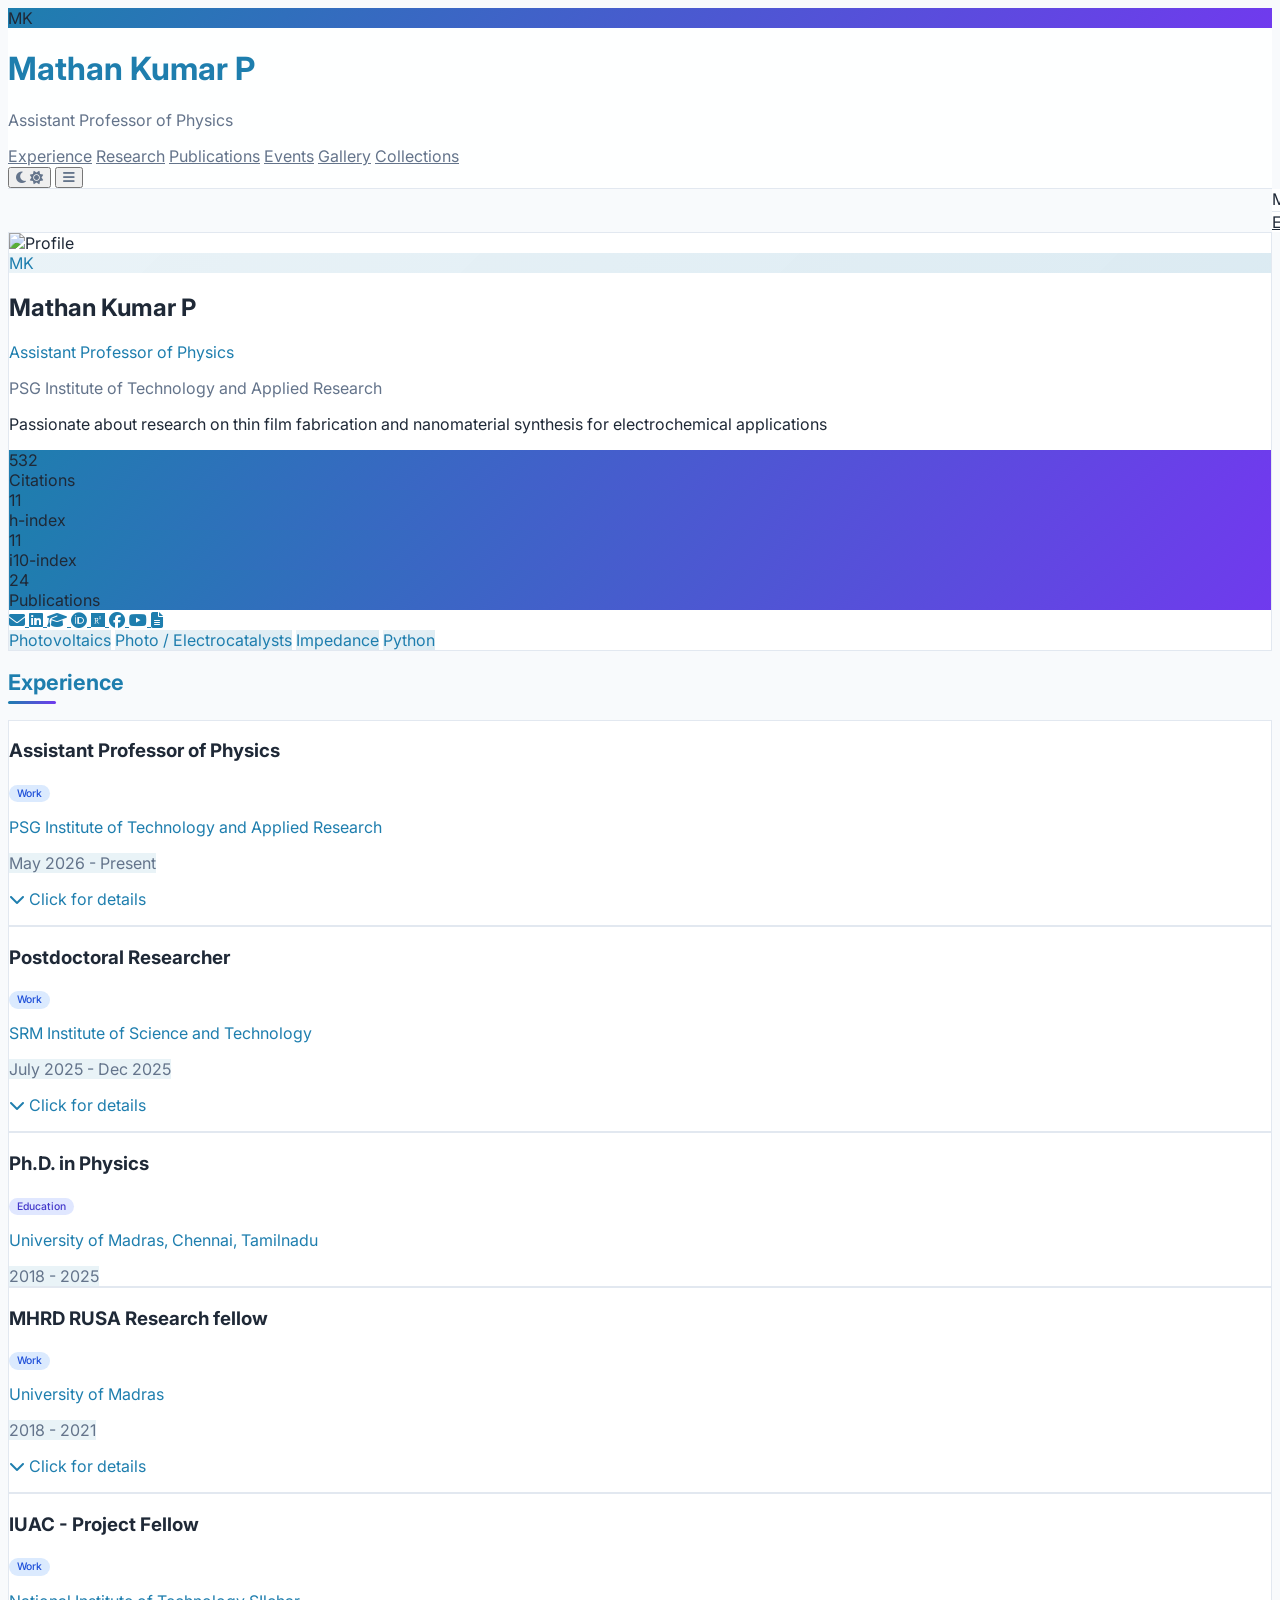
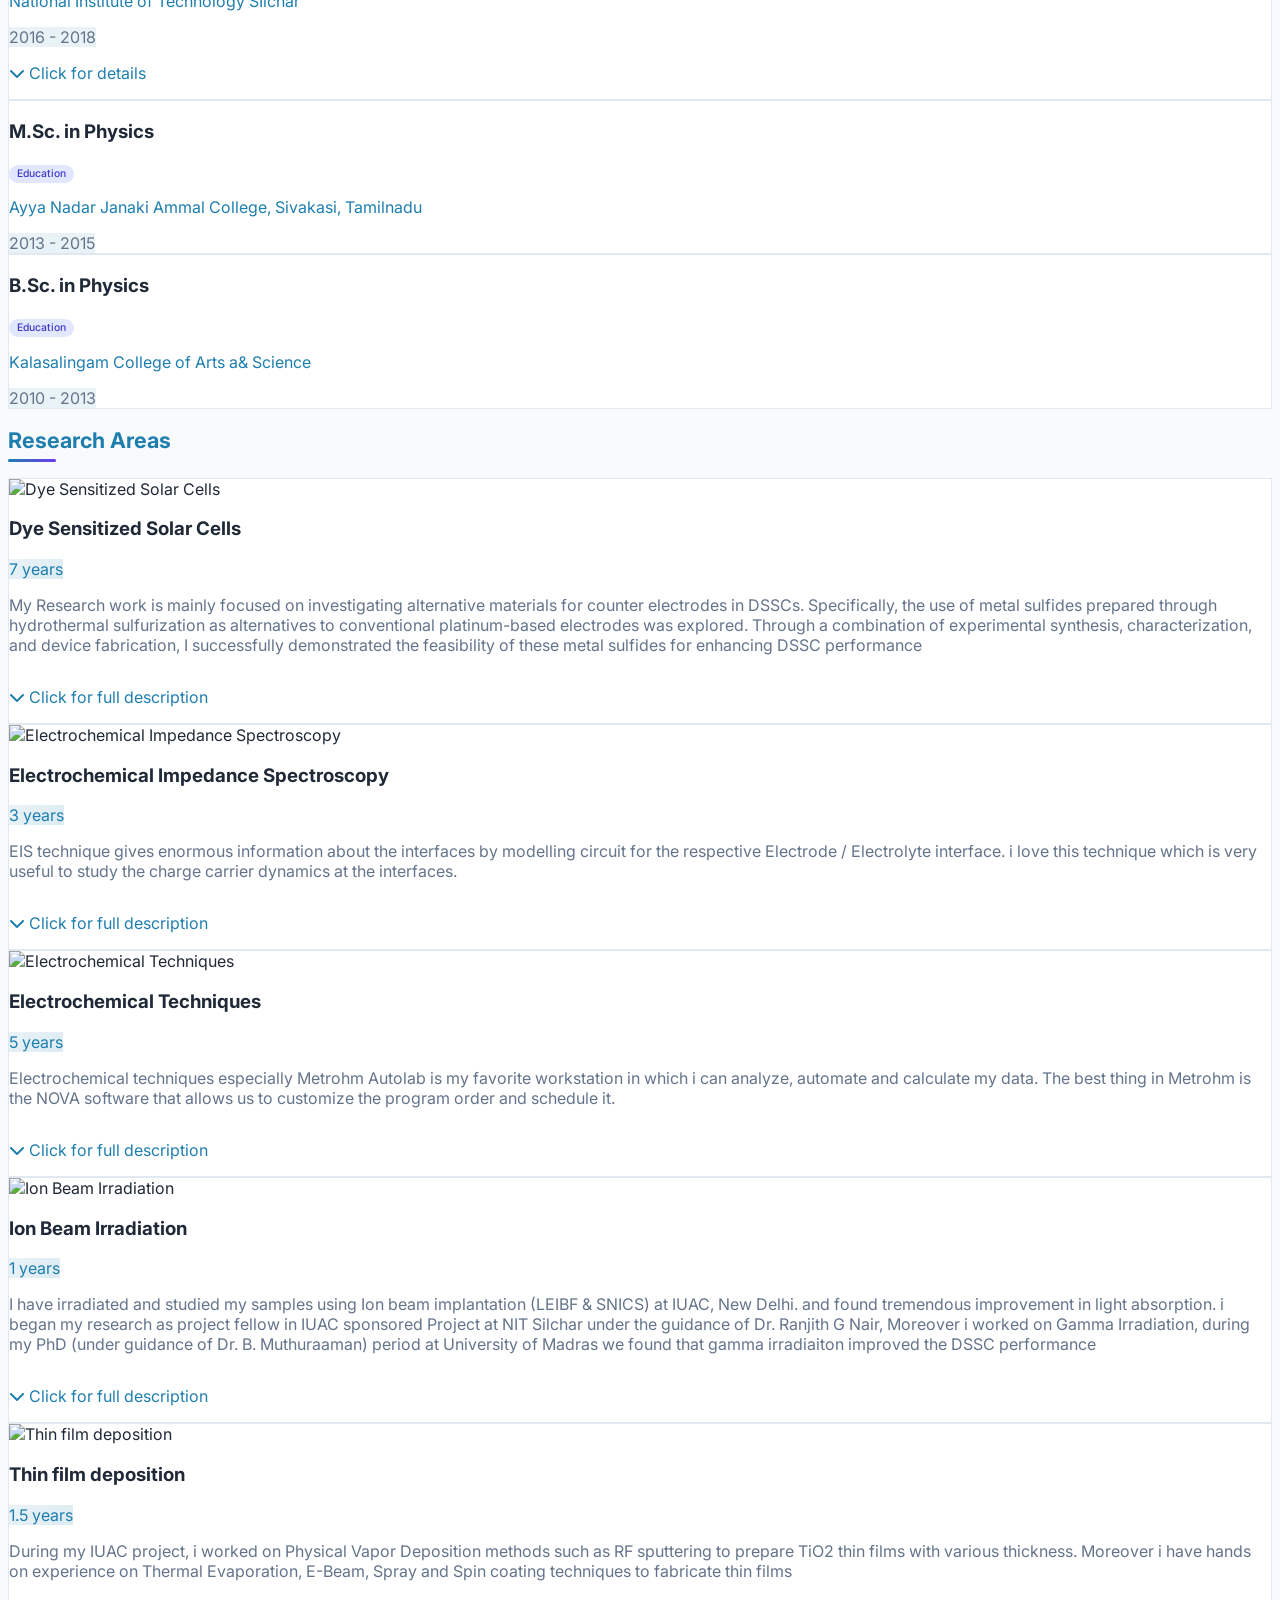
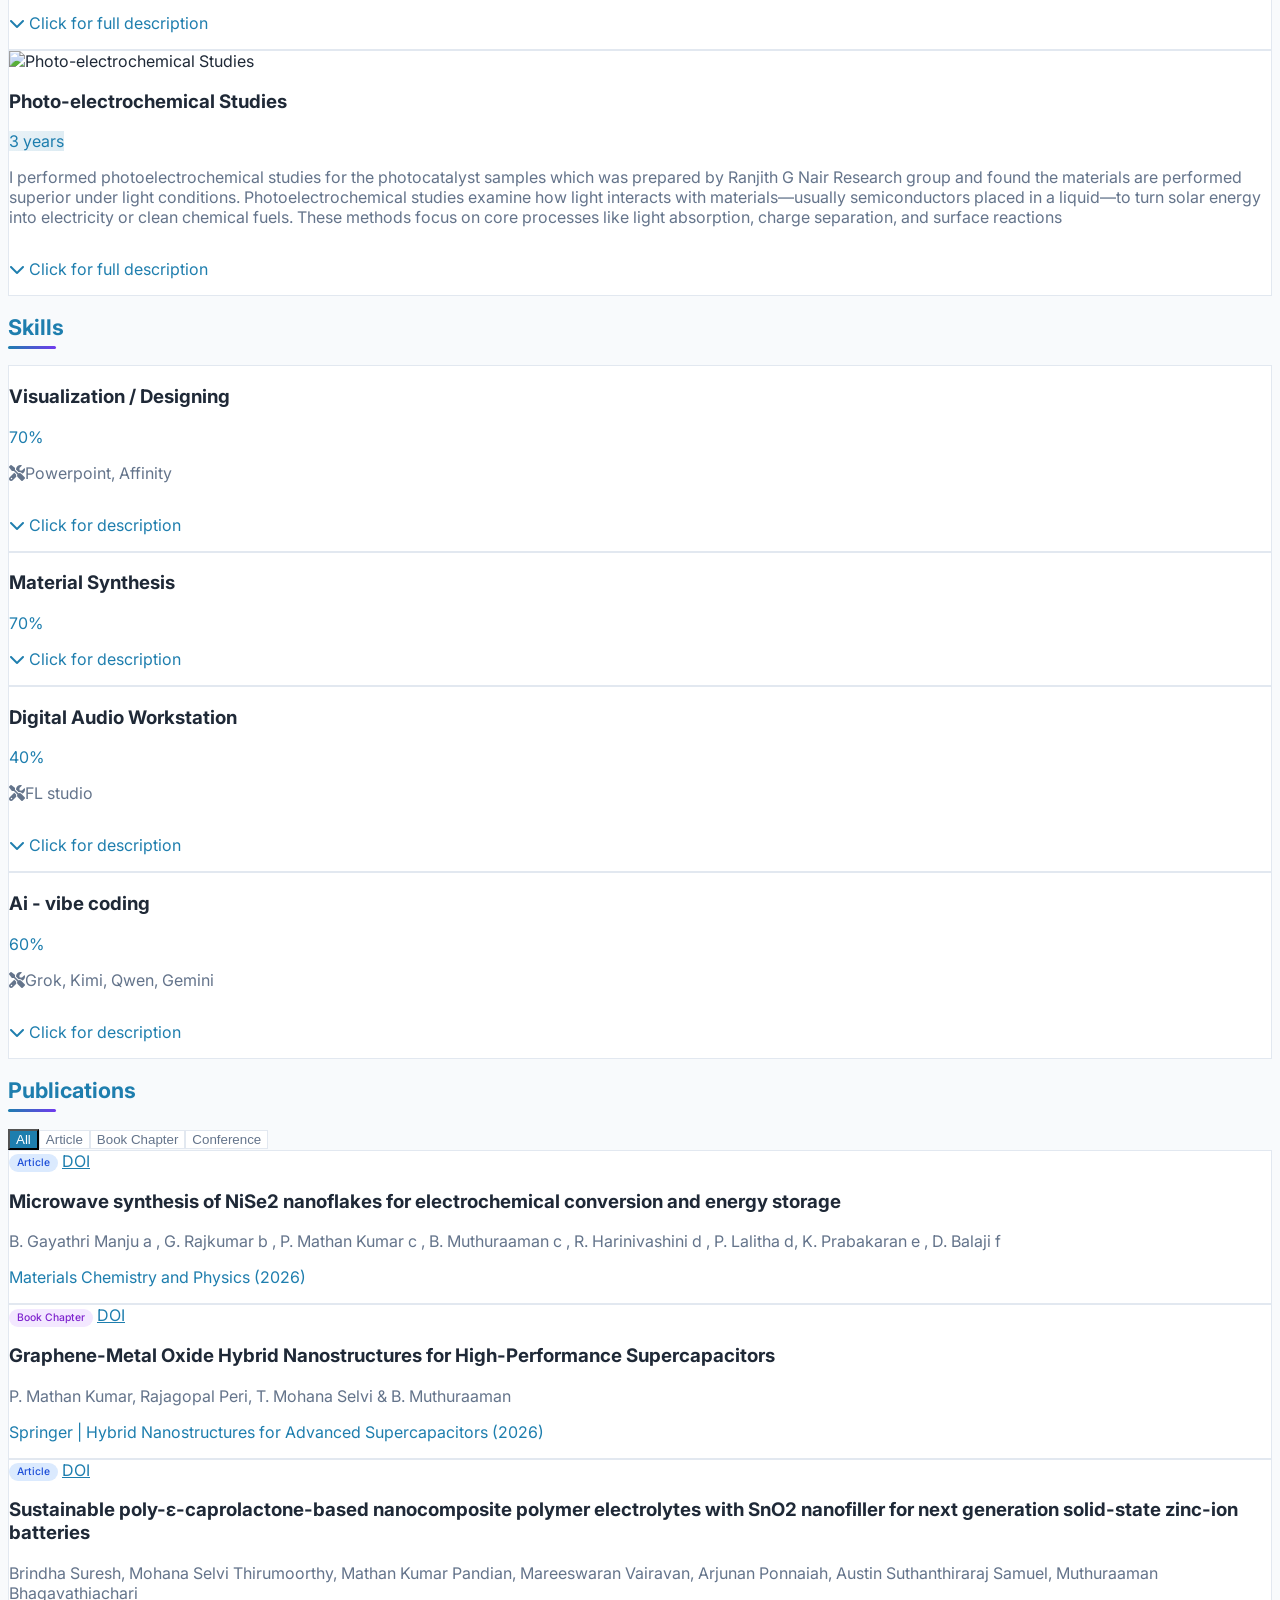
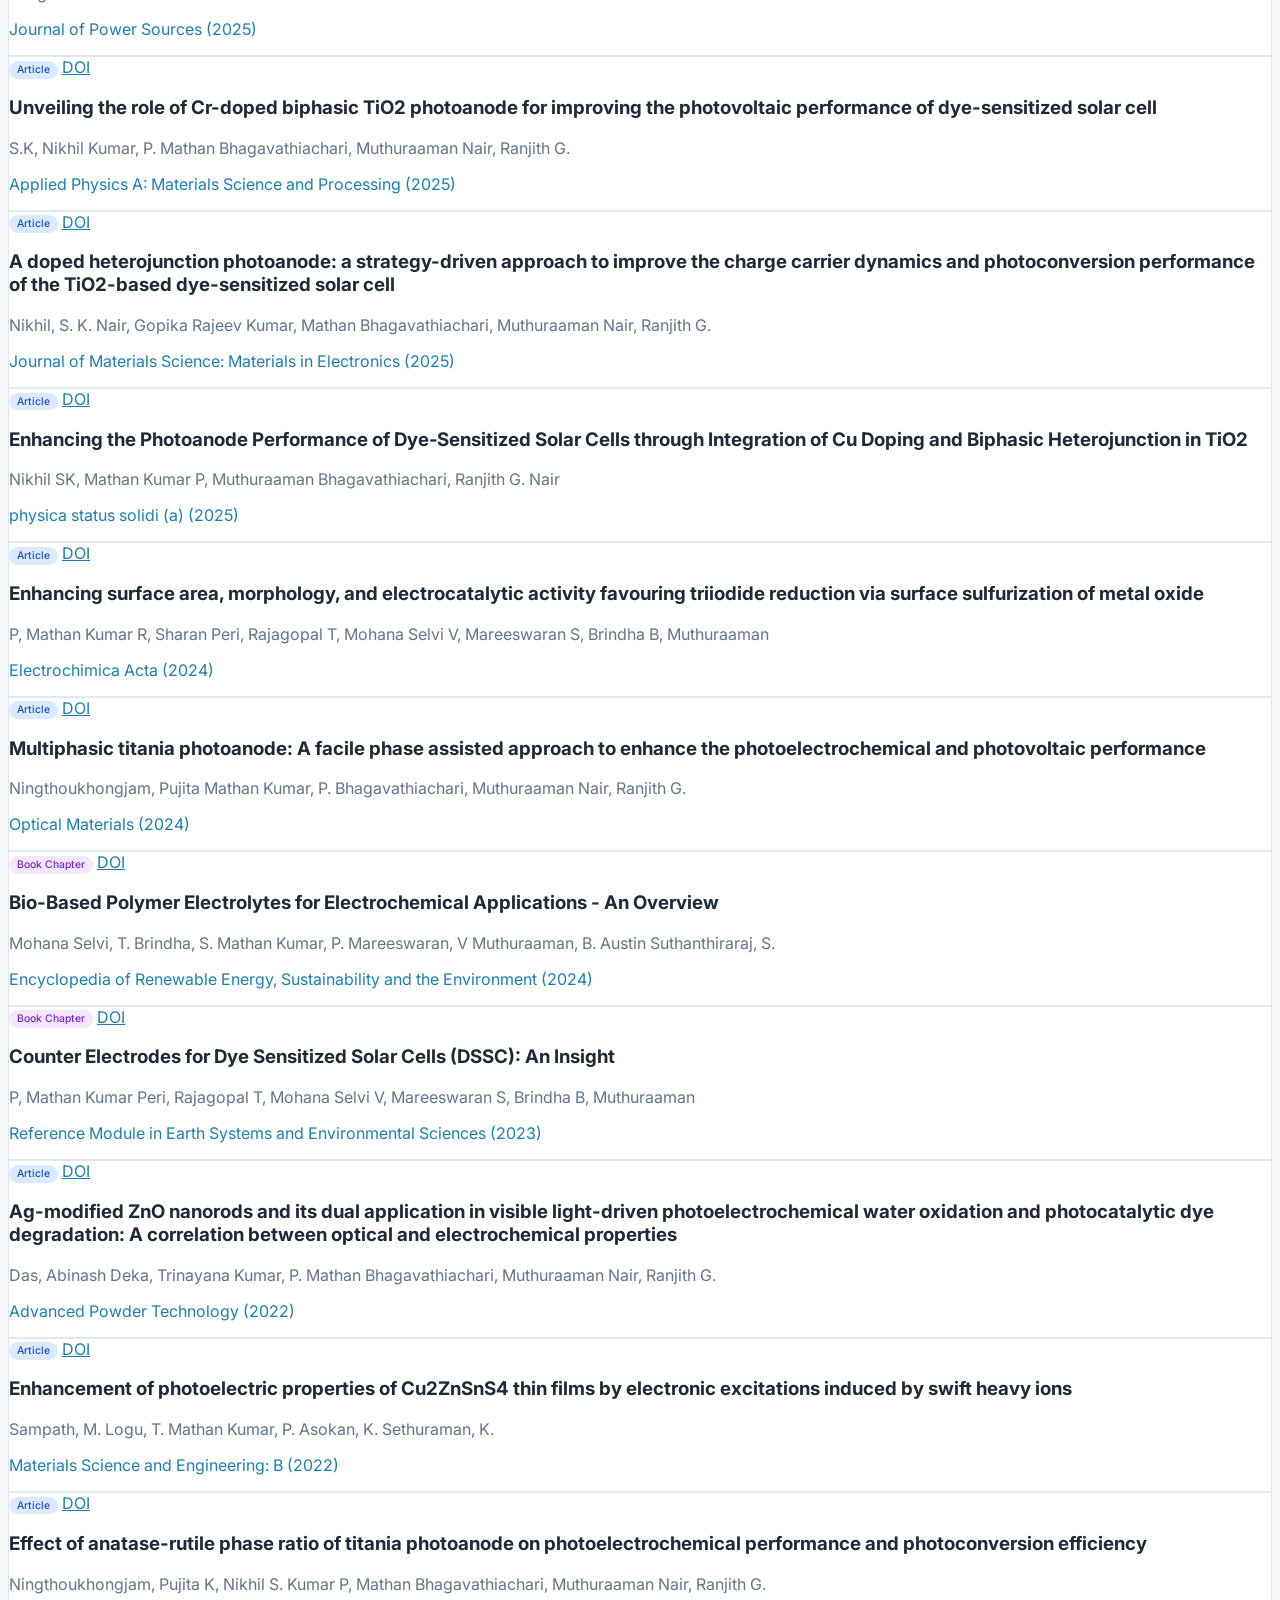
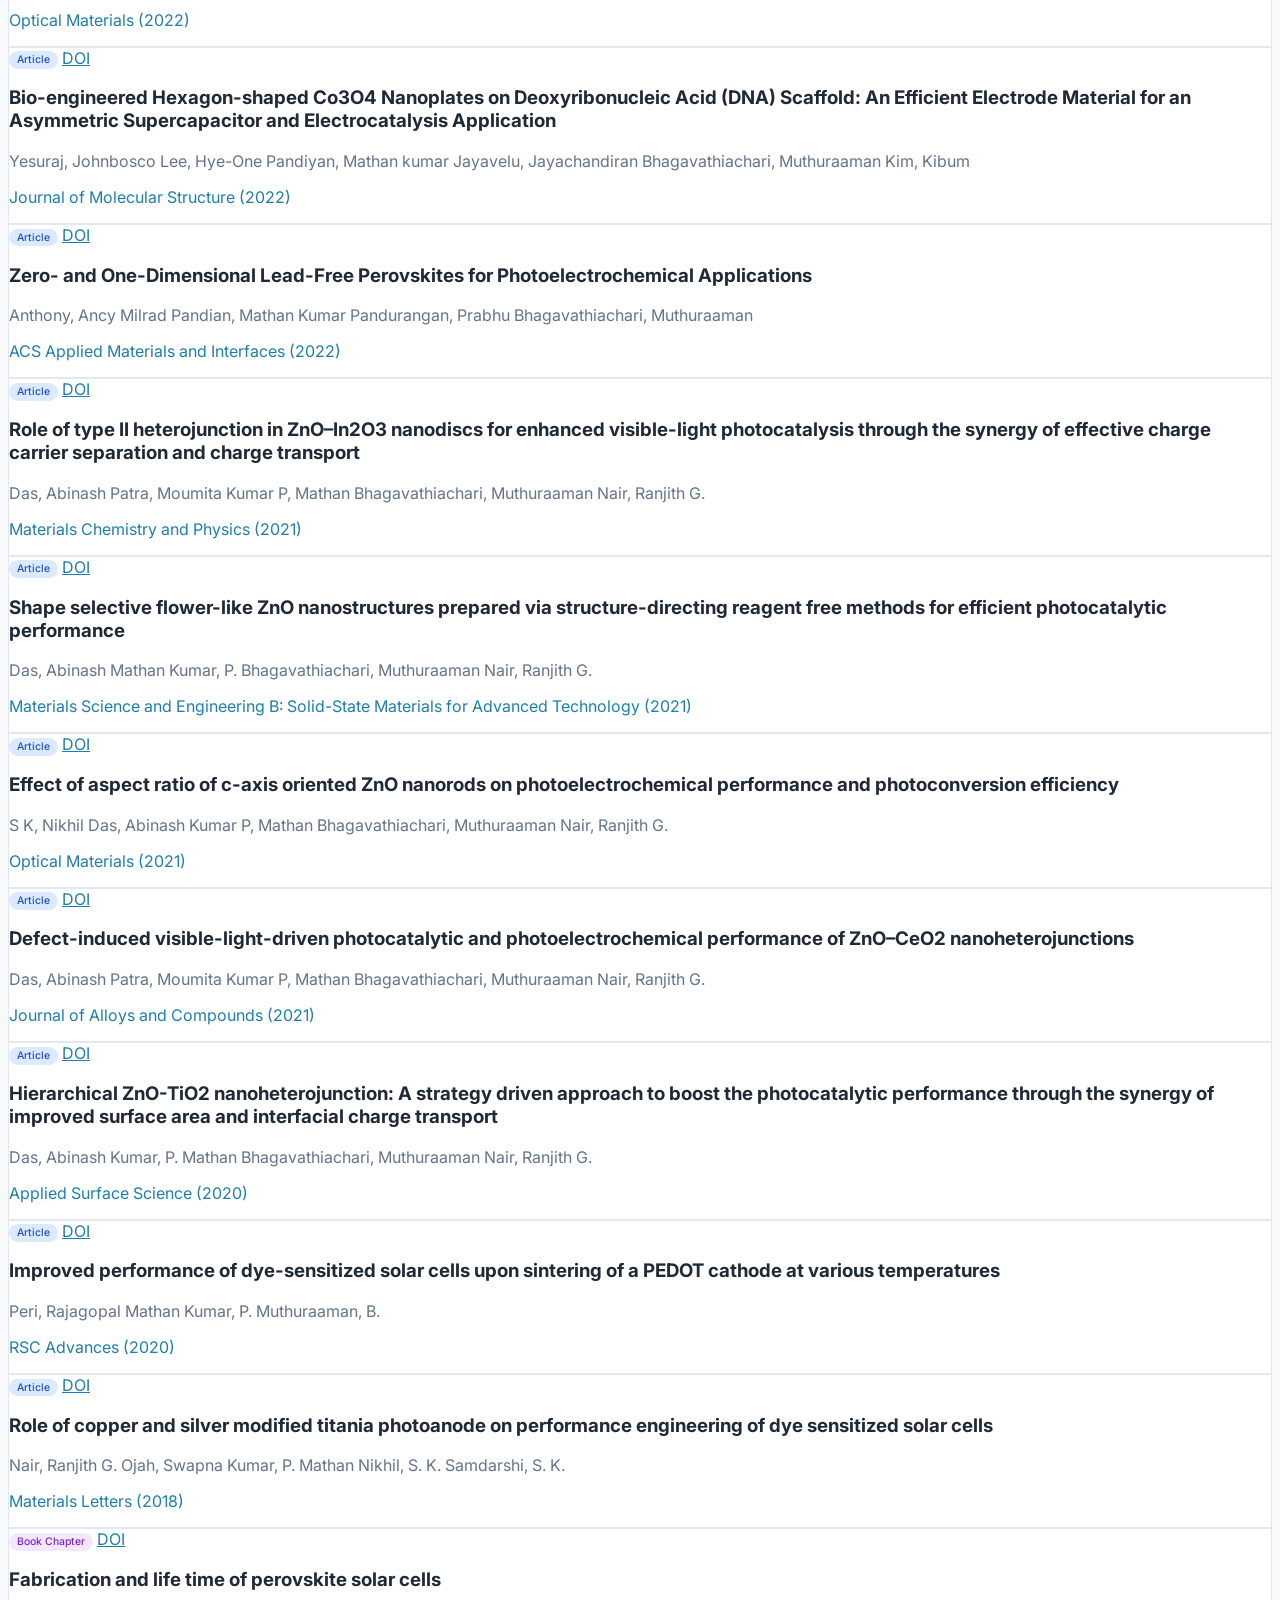
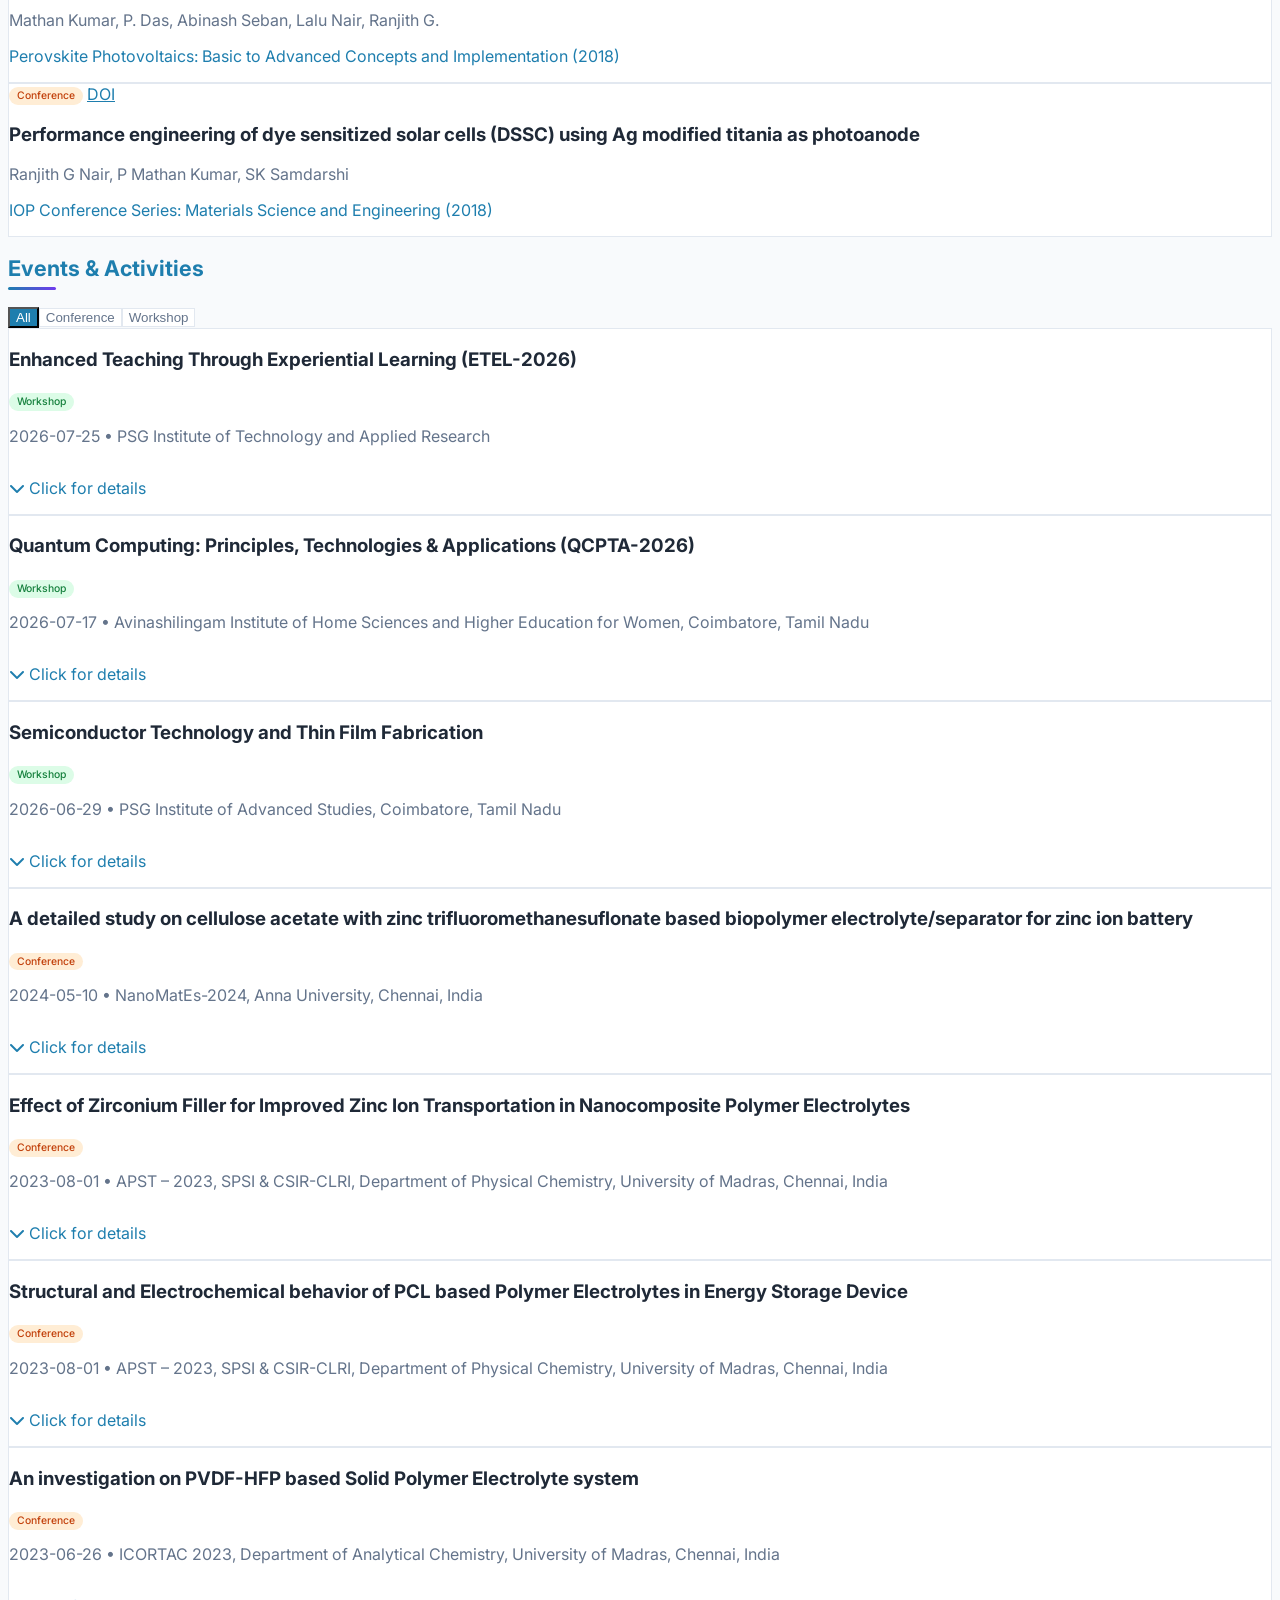
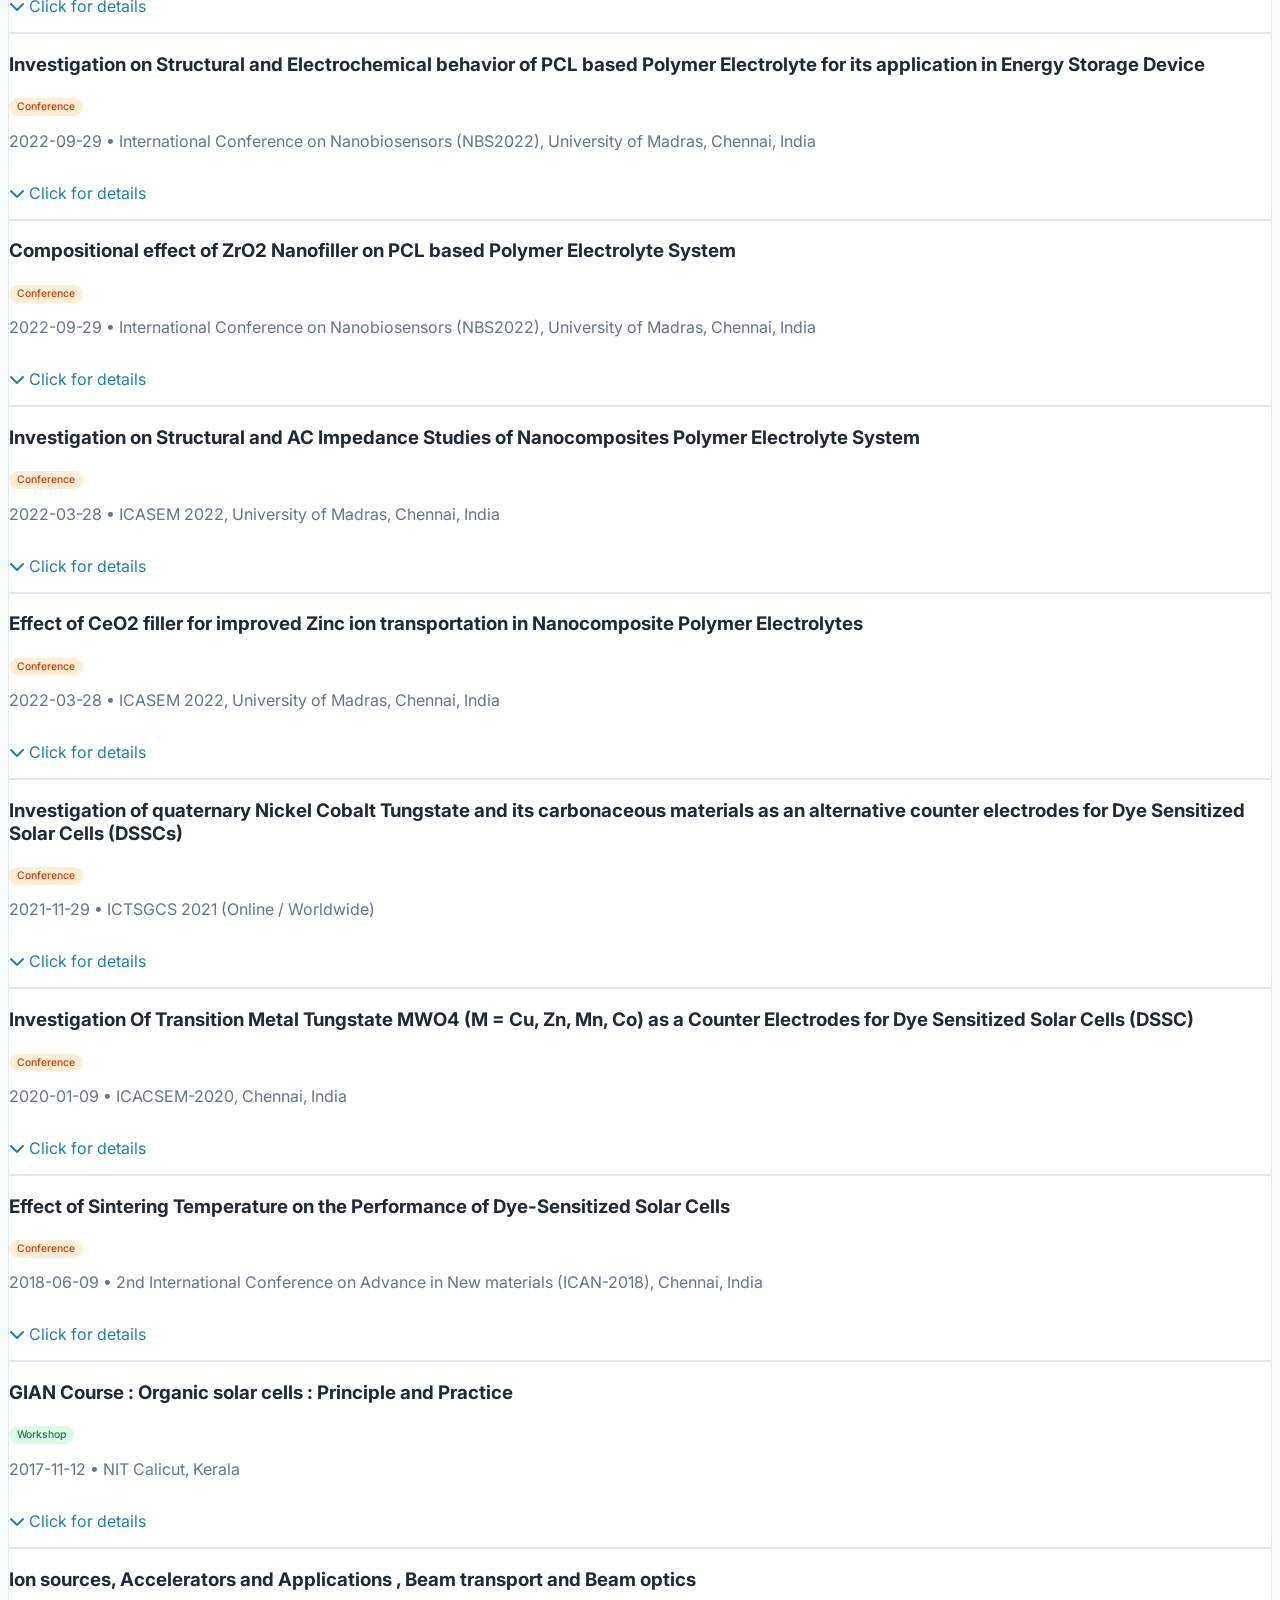
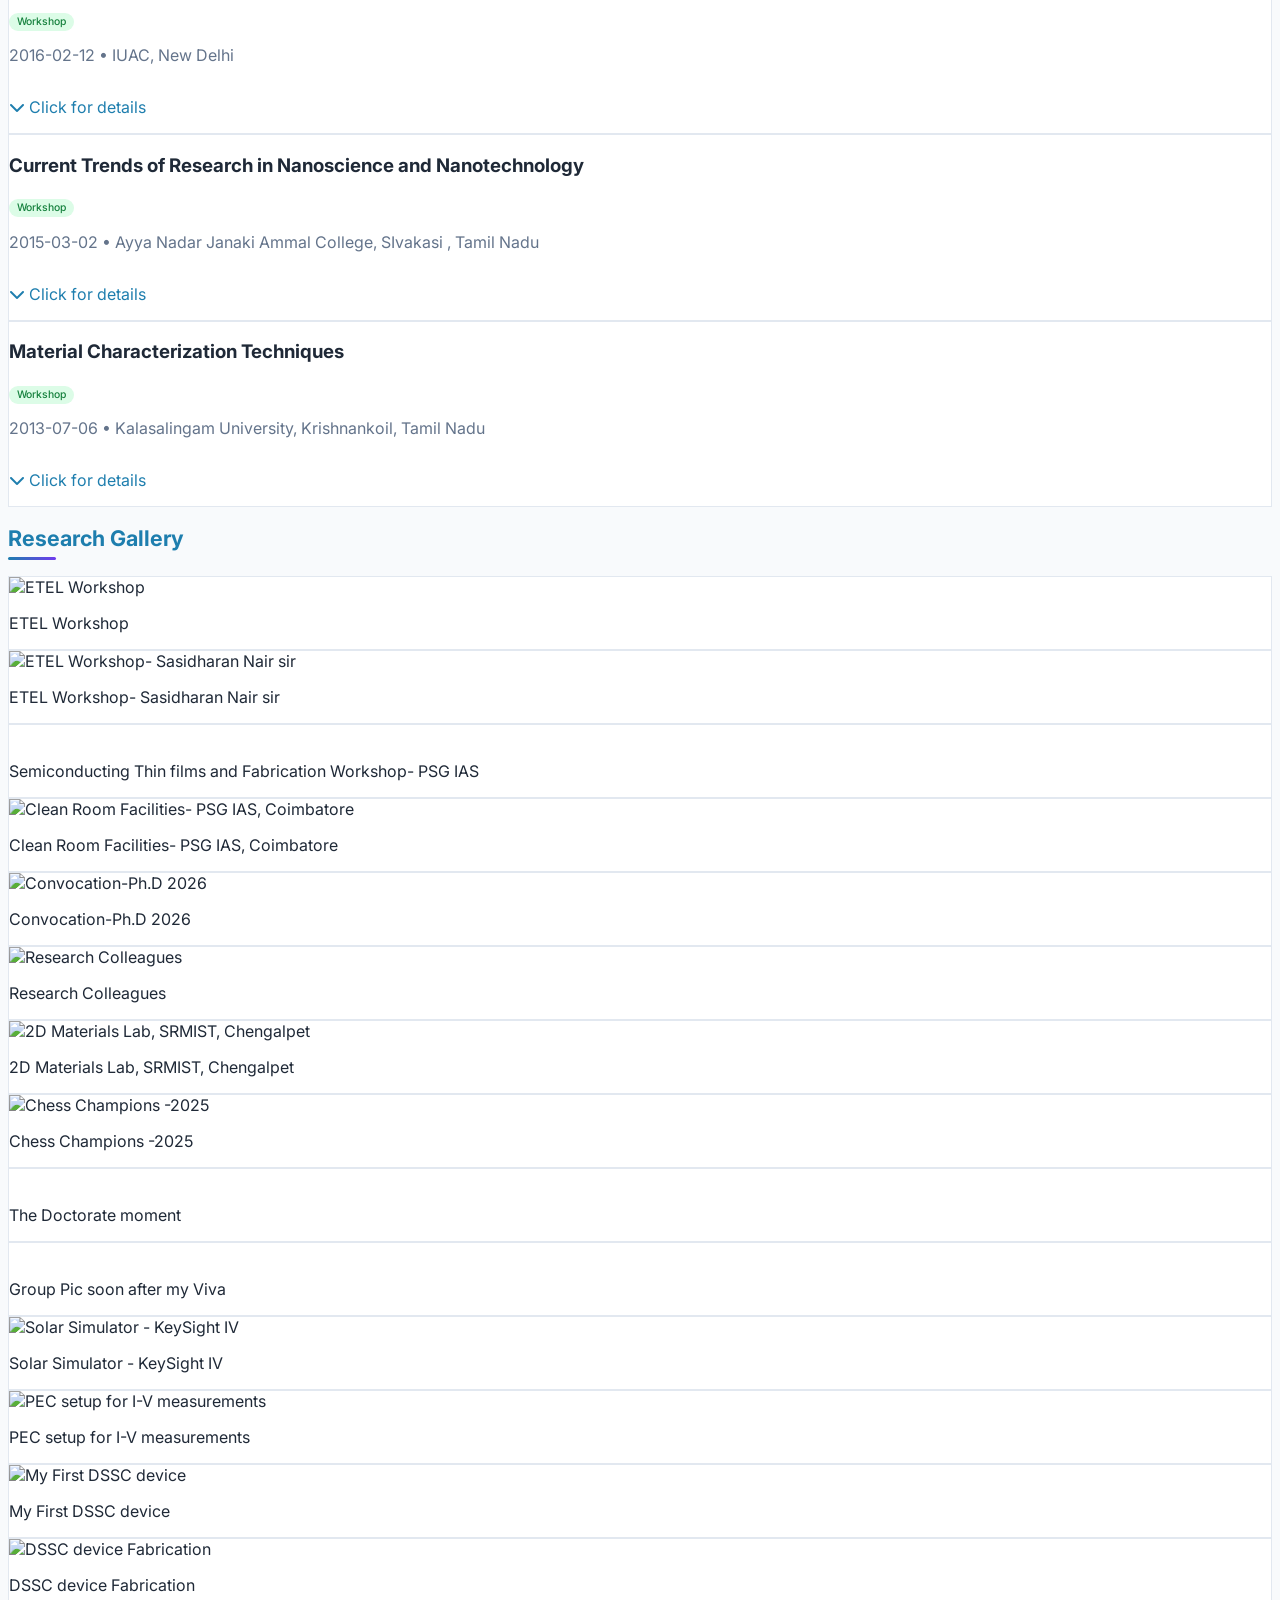
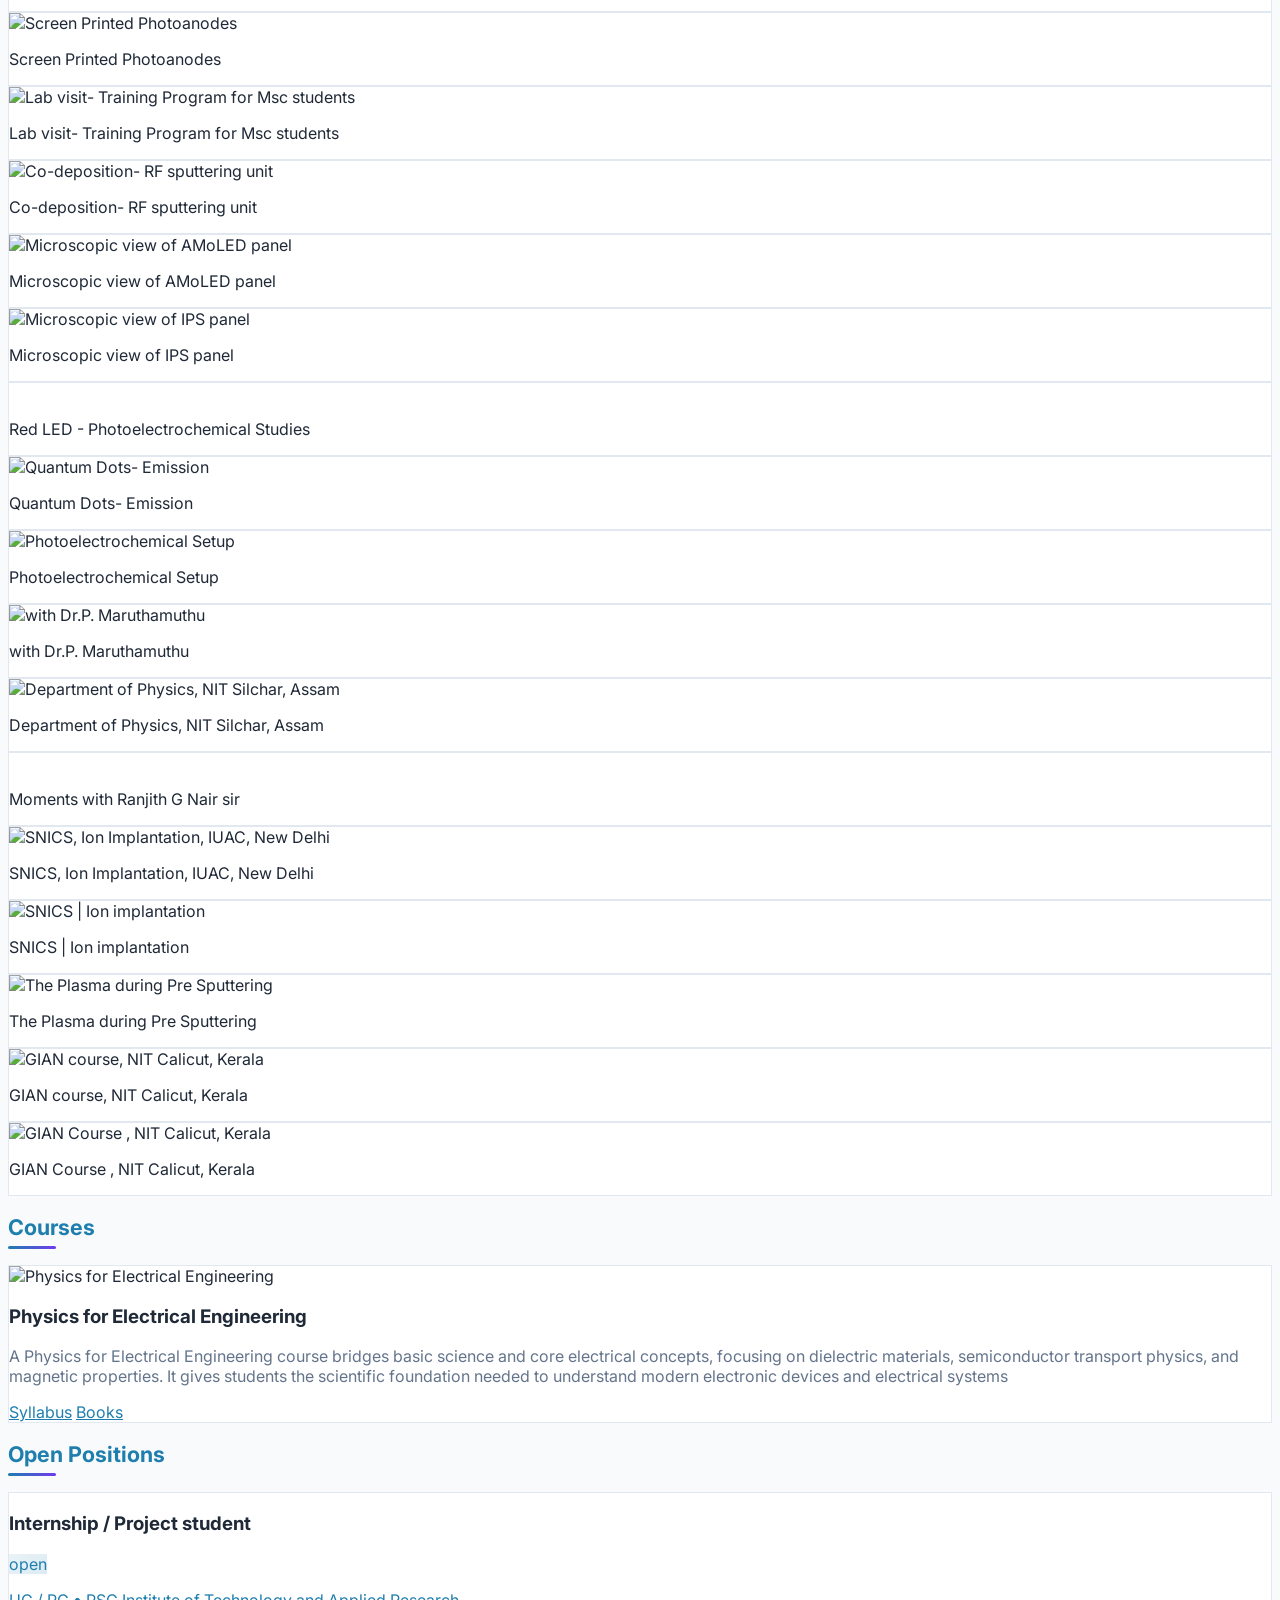
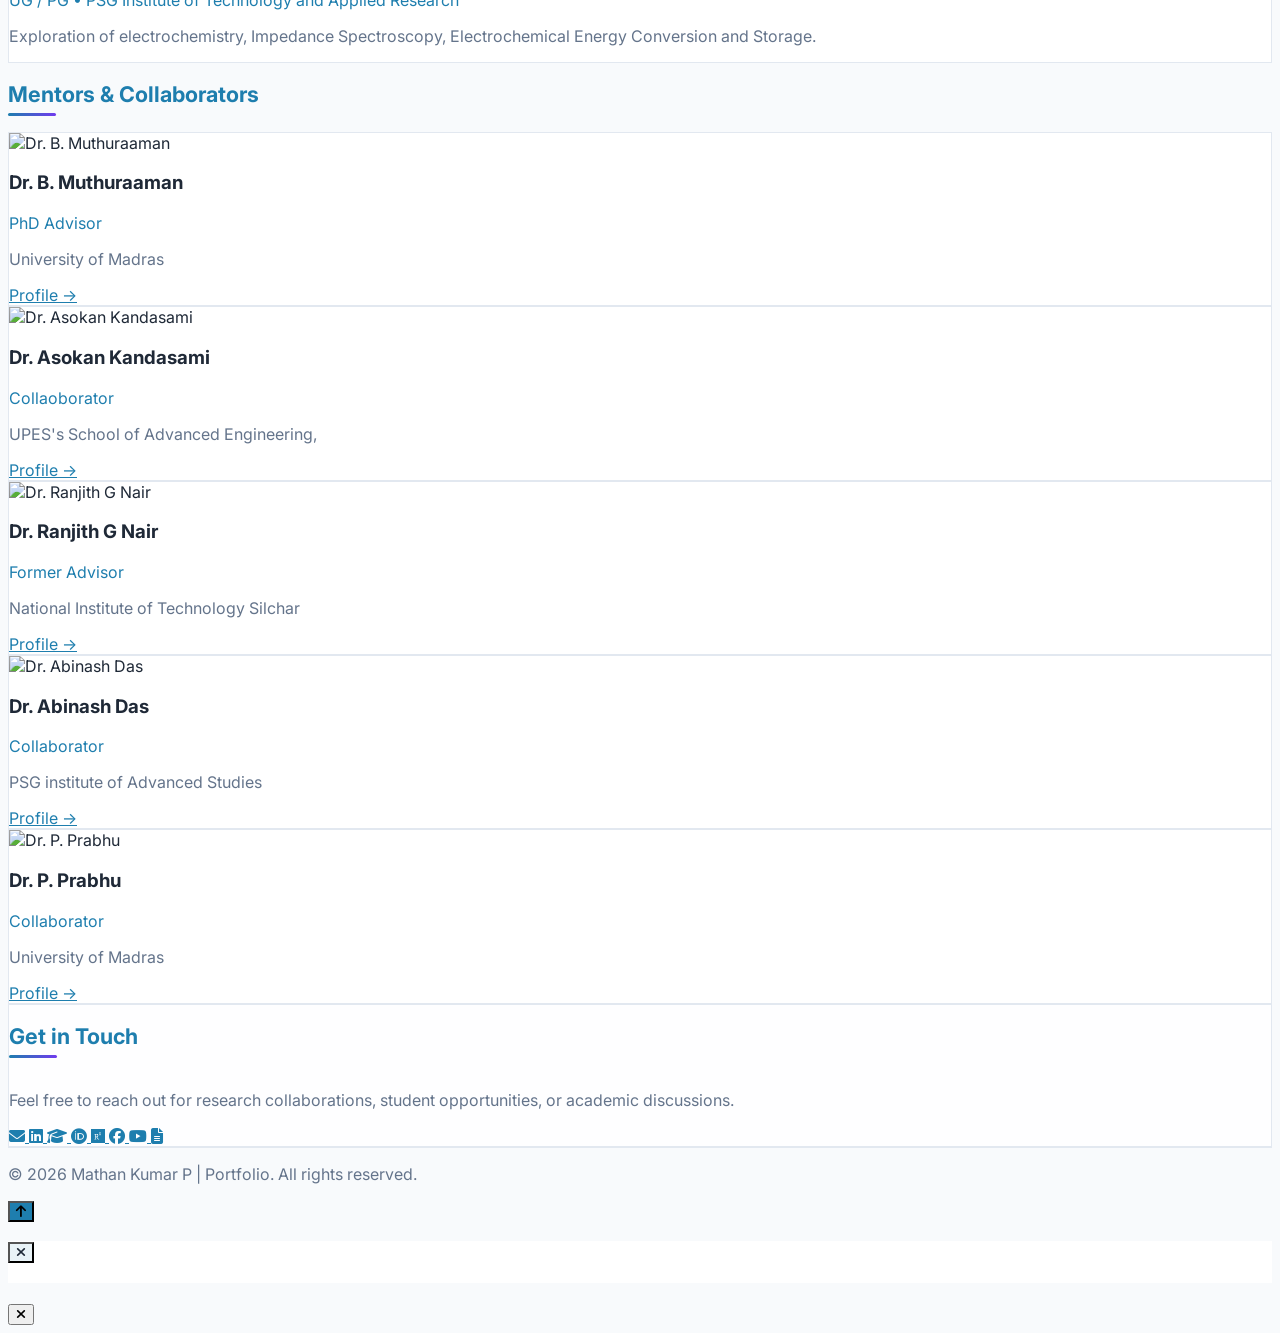
==== index.html @ 06f8e9d3 "Update index.html" ====
<!DOCTYPE html>
<html lang="en" class="scroll-smooth">
<head>
  <meta charset="UTF-8" />
  <meta name="viewport" content="width=device-width, initial-scale=1.0"/>
  <title>Mathan Kumar P | Portfolio</title>
  <script src="https://cdn.tailwindcss.com"></script>
  <script>
    tailwind.config = {
      darkMode: 'class',
      theme: {
        extend: {
          fontFamily: { sans: ['Inter', 'system-ui', 'sans-serif'] }
        }
      }
    }
  </script>
  <link href="https://cdnjs.cloudflare.com/ajax/libs/font-awesome/6.5.0/css/all.min.css" rel="stylesheet">
  <link rel="preconnect" href="https://fonts.googleapis.com">
  <link href="https://fonts.googleapis.com/css2?family=Inter:wght@300;400;500;600;700;800&display=swap" rel="stylesheet">
  <style>
    :root {
      --color-primary-50: #eef2ff;
      --color-primary-100: #e0e7ff;
      --color-primary-500: #6366f1;
      --color-primary-600: #4f46e5;
      --color-primary-700: #4338ca;
      --color-primary-800: #3730a3;
      --color-primary-900: #312e81;
      --gradient-from: #4f46e5;
      --gradient-to: #7c3aed;
      --bg-page: #f1f5f9;
      --bg-card: #ffffff;
      --text-main: #0f172a;
      --text-muted: #64748b;
      --border-color: #e2e8f0;
    }
    .dark {
      --color-primary-50: #1e1b4b;
      --color-primary-100: #312e81;
      --color-primary-500: #818cf8;
      --color-primary-600: #a5b4fc;
      --color-primary-700: #c7d2fe;
      --color-primary-800: #e0e7ff;
      --color-primary-900: #eef2ff;
      --gradient-from: #6366f1;
      --gradient-to: #a78bfa;
      --bg-page: #0f172a;
      --bg-card: #1e293b;
      --text-main: #f1f5f9;
      --text-muted: #94a3b8;
      --border-color: #334155;
    }
    body {
      font-family: 'Inter', system-ui, sans-serif;
      background: var(--bg-page);
      color: var(--text-main);
      transition: background 0.3s, color 0.3s;
    }
    .section-header {
      font-size: 1.35rem;
      font-weight: 700;
      color: var(--color-primary-800);
      margin-bottom: 1rem;
      position: relative;
      display: inline-block;
    }
    .section-header::after {
      content: '';
      display: block;
      width: 48px;
      height: 3px;
      background: linear-gradient(90deg, var(--gradient-from), var(--gradient-to));
      margin-top: 6px;
      border-radius: 2px;
    }
    .card {
      background: var(--bg-card);
      border: 1px solid var(--border-color);
      transition: transform 0.2s ease, box-shadow 0.2s ease;
    }
    .card:hover {
      transform: translateY(-2px);
      box-shadow: 0 10px 20px -6px rgba(79, 70, 229, 0.12);
    }
    .skill-tag {
      background: linear-gradient(135deg, var(--color-primary-50), var(--color-primary-100));
      color: var(--color-primary-800);
    }
    .metric-card {
      background: linear-gradient(135deg, var(--gradient-from) 0%, var(--gradient-to) 100%);
    }
    .gallery-img { aspect-ratio: 1; object-fit: cover; }
    .nav-link { transition: color 0.2s; color: var(--text-muted); }
    .nav-link:hover { color: var(--color-primary-600); }
    #loader {
      position: fixed; inset: 0;
      background: linear-gradient(135deg, var(--bg-page), var(--color-primary-50));
      display: flex; align-items: center; justify-content: center;
      z-index: 9999; transition: opacity 0.4s;
    }
    .fade-in { animation: fadeIn 0.5s ease forwards; }
    @keyframes fadeIn {
      from { opacity: 0; transform: translateY(8px); }
      to { opacity: 1; transform: translateY(0); }
    }
    #mobileDrawer { transform: translateX(100%); transition: transform 0.3s ease; }
    #mobileDrawer.open { transform: translateX(0); }
    #drawerOverlay { opacity: 0; pointer-events: none; transition: opacity 0.3s; }
    #drawerOverlay.open { opacity: 1; pointer-events: auto; }
    #backToTop {
      opacity: 0; pointer-events: none;
      transition: opacity 0.3s, transform 0.3s;
      transform: translateY(10px);
    }
    #backToTop.show { opacity: 1; pointer-events: auto; transform: translateY(0); }
    .header-bg { background: color-mix(in srgb, var(--bg-card) 92%, transparent); }
    .hero-bg { background: color-mix(in srgb, var(--bg-card) 90%, transparent); }
    .event-desc { max-height: 0; overflow: hidden; transition: max-height 0.3s ease; }
    .event-desc.open { max-height: 200px; }
    .filter-btn.active {
      background: var(--color-primary-600);
      color: #fff;
    }
    .cat-badge { font-size: 0.65rem; padding: 0.15rem 0.5rem; border-radius: 9999px; font-weight: 500; white-space: nowrap; }
    .cat-article { background: #dbeafe; color: #1d4ed8; }
    .cat-book_chapter, .cat-book-chapter, .cat-books { background: #f3e8ff; color: #7e22ce; }
    .cat-conference { background: #ffedd5; color: #c2410c; }
    .cat-workshop { background: #dcfce7; color: #15803d; }
    .cat-videos, .cat-video { background: #fee2e2; color: #b91c1c; }
    .cat-document, .cat-documents { background: #e0e7ff; color: #4338ca; }
    .cat-website, .cat-websites { background: #ccfbf1; color: #0f766e; }
    .cat-default { background: var(--color-primary-50); color: var(--color-primary-800); }
    .dark .cat-article { background: #1e3a5f; color: #93c5fd; }
    .dark .cat-book_chapter, .dark .cat-book-chapter, .dark .cat-books { background: #3b0764; color: #d8b4fe; }
    .dark .cat-conference { background: #431407; color: #fdba74; }
    .dark .cat-workshop { background: #14532d; color: #86efac; }
    .dark .cat-videos, .dark .cat-video { background: #450a0a; color: #fca5a5; }
    .dark .cat-document, .dark .cat-documents { background: #1e1b4b; color: #a5b4fc; }
    .dark .cat-website, .dark .cat-websites { background: #134e4a; color: #5eead4; }
    .filter-btn:not(.active) {
      background: var(--bg-card);
      color: var(--text-muted);
      border: 1px solid var(--border-color);
    }
  </style>
</head>
<body class="min-h-screen">

  <div id="loader">
    <div class="text-center">
      <div class="w-12 h-12 border-4 border-indigo-200 border-t-indigo-600 rounded-full animate-spin mx-auto mb-4"></div>
      <p class="font-medium" style="color: var(--color-primary-600)">Loading portfolio...</p>
    </div>
  </div>

  <!-- Header -->
  <header class="header-bg backdrop-blur-md shadow-md sticky top-0 z-40" style="border-bottom: 1px solid var(--border-color)">
    <div class="max-w-6xl mx-auto px-4 sm:px-6 py-3 flex justify-between items-center">
      <div class="flex items-center gap-3">
        <div class="w-9 h-9 rounded-full flex items-center justify-center text-white font-bold text-sm" style="background: linear-gradient(135deg, var(--gradient-from), var(--gradient-to))" id="headerInitials">MK</div>
        <div>
          <h1 class="text-base sm:text-lg font-bold" style="color: var(--color-primary-800)" id="headerName">Mathan Kumar P</h1>
          <p class="text-xs hidden sm:block" style="color: var(--text-muted)" id="headerTitle">Assistant Professor of Physics</p>
        </div>
      </div>

      <nav class="hidden lg:flex items-center gap-4 text-sm font-medium">
        <a href="#experience" class="nav-link">Experience</a>
        <a href="#research" class="nav-link">Research</a>
        <a href="#publications" class="nav-link">Publications</a>
        <a href="#events" class="nav-link">Events</a>
        <a href="#gallery" class="nav-link">Gallery</a>
        <a href="collections.html" class="nav-link">Collections</a>
      </nav>

      <div class="flex items-center gap-2">
        <button id="themeToggle" onclick="toggleTheme()" class="w-9 h-9 rounded-full flex items-center justify-center transition hover:opacity-80" style="color: var(--text-muted)" title="Toggle theme">
          <i class="fas fa-moon dark:hidden"></i>
          <i class="fas fa-sun hidden dark:inline"></i>
        </button>
        <button id="menuBtn" onclick="openDrawer()" class="lg:hidden w-9 h-9 rounded-full flex items-center justify-center transition" style="color: var(--text-muted)">
          <i class="fas fa-bars text-lg"></i>
        </button>
      </div>
    </div>
  </header>

  <!-- Mobile Drawer -->
  <div id="drawerOverlay" class="fixed inset-0 bg-black/40 z-50 lg:hidden" onclick="closeDrawer()"></div>
  <div id="mobileDrawer" class="fixed top-0 right-0 h-full w-72 max-w-[85vw] shadow-2xl z-50 lg:hidden flex flex-col" style="background: var(--bg-card)">
    <div class="flex items-center justify-between p-4" style="border-bottom: 1px solid var(--border-color)">
      <span class="font-semibold" style="color: var(--text-main)">Menu</span>
      <button onclick="closeDrawer()" class="w-8 h-8 rounded-full flex items-center justify-center" style="color: var(--text-muted)"><i class="fas fa-times"></i></button>
    </div>
    <nav class="flex flex-col p-3 gap-1 text-sm font-medium">
      <a href="#experience" onclick="closeDrawer()" class="px-4 py-3 rounded-lg" style="color: var(--text-main)">Experience</a>
      <a href="#research" onclick="closeDrawer()" class="px-4 py-3 rounded-lg" style="color: var(--text-main)">Research</a>
      <a href="#publications" onclick="closeDrawer()" class="px-4 py-3 rounded-lg" style="color: var(--text-main)">Publications</a>
      <a href="#events" onclick="closeDrawer()" class="px-4 py-3 rounded-lg" style="color: var(--text-main)">Events</a>
      <a href="#gallery" onclick="closeDrawer()" class="px-4 py-3 rounded-lg" style="color: var(--text-main)">Gallery</a>
      <a href="collections.html" onclick="closeDrawer()" class="px-4 py-3 rounded-lg" style="color: var(--text-main)">Collections</a>
    </nav>
  </div>

  <main class="max-w-6xl mx-auto px-4 sm:px-6 py-8">

    <!-- 1. About -->
    <section id="about" class="relative overflow-hidden rounded-2xl shadow-lg mb-8 fade-in" style="border: 1px solid var(--border-color); background: var(--bg-card)">
      <div id="heroBackdrop" class="absolute inset-0 bg-cover bg-center pointer-events-none" style="display:none; opacity:0.35; z-index:0"></div>
      <div class="relative p-4 sm:p-5" style="z-index:1; background: color-mix(in srgb, var(--bg-card) 75%, transparent); backdrop-filter: blur(6px)">
        <div class="flex flex-col lg:flex-row items-center gap-5">
          <div class="relative flex-shrink-0">
            <img id="heroPhoto" src="" alt="Profile" class="w-32 h-32 lg:w-40 lg:h-40 rounded-2xl object-cover shadow-md border-4 hidden" style="border-color: var(--bg-card)">
            <div id="heroInitialsBox" class="w-32 h-32 lg:w-40 lg:h-40 rounded-2xl flex items-center justify-center text-3xl lg:text-4xl font-bold shadow-md" style="background: linear-gradient(135deg, var(--color-primary-50), var(--color-primary-100)); color: var(--color-primary-700)">
              <span id="heroInitials">MK</span>
            </div>
          </div>
          <div class="text-center lg:text-left flex-1 min-w-0">
            <h1 class="text-2xl sm:text-3xl lg:text-3xl font-bold mb-0.5" style="color: var(--text-main)" id="heroName">Mathan Kumar P</h1>
            <p class="text-base sm:text-lg font-medium mb-0.5" style="color: var(--color-primary-600)" id="heroTitle">Assistant Professor of Physics</p>
            <p class="mb-2 text-sm" style="color: var(--text-muted)" id="heroInstitution"></p>
            <p class="leading-snug text-sm max-w-3xl mx-auto lg:mx-0 mb-3" style="color: var(--text-main)" id="heroBio"></p>
            <div id="metricsContainer" class="flex flex-wrap justify-center lg:justify-start gap-2 mb-3"></div>
            <div class="flex flex-wrap justify-center lg:justify-start gap-3 items-center" id="socialLinksContainer"></div>
            <div id="keywordsList" class="flex flex-wrap justify-center lg:justify-start gap-1.5 mt-3"></div>
          </div>
        </div>
      </div>
    </section>


    <!-- Education & Experience combined timeline -->
    <section id="experience" class="mb-10">
      <h2 class="section-header">Experience</h2>
      <div id="experiencesList" class="grid grid-cols-1 sm:grid-cols-2 gap-3"></div>
    </section>

    <!-- 4. Research -->
    <section id="research" class="mb-10">
      <h2 class="section-header">Research Areas</h2>
      <div id="researchAreasList" class="grid grid-cols-1 md:grid-cols-2 gap-4"></div>
    </section>


    <!-- Skills (no menu) -->
    <section id="skills" class="mb-10">
      <h2 class="section-header">Skills</h2>
      <div id="skillsList" class="grid grid-cols-1 sm:grid-cols-2 lg:grid-cols-4 gap-3"></div>
    </section>

    <!-- 5. Publications -->
    <section id="publications" class="mb-10">
      <h2 class="section-header">Publications</h2>
      <div class="flex flex-wrap gap-2 mb-4" id="pubFilters">
      </div>
      <div id="publicationsList" class="grid grid-cols-1 md:grid-cols-2 gap-3"></div>
    </section>

    <!-- 6. Events (compact + filter + expand) -->
    <section id="events" class="mb-10">
      <h2 class="section-header">Events & Activities</h2>
      <div class="flex flex-wrap gap-2 mb-4" id="eventFilters">
      </div>
      <div id="eventsList" class="grid grid-cols-1 md:grid-cols-2 gap-3"></div>
    </section>
<!-- 7. Gallery -->
    <section id="gallery" class="mb-10">
      <h2 class="section-header">Research Gallery</h2>
      <div id="galleryImages" class="grid grid-cols-2 sm:grid-cols-3 md:grid-cols-4 lg:grid-cols-5 gap-3"></div>
    </section>

    <!-- Courses + Open Positions side by side -->
    <div class="grid grid-cols-1 lg:grid-cols-2 gap-8 mb-10">
      <section id="courses">
        <h2 class="section-header">Courses</h2>
        <div id="coursesList" class="space-y-3"></div>
      </section>
      <section id="jobsSection">
        <h2 class="section-header">Open Positions</h2>
        <div id="jobsList" class="space-y-3"></div>
      </section>
    </div>

    <!-- 9. Resources -->


    <!-- Mentors (before contact) -->
    <section id="mentors" class="mb-10">
      <h2 class="section-header">Mentors & Collaborators</h2>
      <div id="mentorsList" class="grid grid-cols-1 sm:grid-cols-2 lg:grid-cols-3 gap-3"></div>
    </section>

    <!-- 10. Contact -->
    <section id="contact" class="hero-bg backdrop-blur-sm rounded-3xl shadow-xl p-6 sm:p-8" style="border: 1px solid var(--border-color)">
      <h2 class="section-header">Get in Touch</h2>
      <p class="mb-4" style="color: var(--text-muted)">Feel free to reach out for research collaborations, student opportunities, or academic discussions.</p>
      <div class="flex flex-wrap gap-3 items-center" id="contactSocial"></div>
    </section>
  </main>

  <footer class="mt-12 py-6 text-center text-sm" style="color: var(--text-muted); border-top: 1px solid var(--border-color)">
    <p>© <span id="currentYear">2026</span> <span id="footerText">Mathan Kumar P</span>. All rights reserved.</p>
  </footer>

  <button id="backToTop" onclick="window.scrollTo({top:0,behavior:'smooth'})" class="fixed bottom-6 right-6 w-11 h-11 rounded-full text-white shadow-lg flex items-center justify-center z-30" style="background: var(--color-primary-600)" title="Back to top">
    <i class="fas fa-arrow-up"></i>
  </button>

  <!-- News Modal -->
  <div id="newsModal" class="fixed inset-0 bg-black/80 z-50 hidden items-center justify-center p-4" onclick="closeNewsModal()">
    <div class="max-w-lg w-full max-h-[85vh] overflow-y-auto rounded-2xl p-5 shadow-2xl" style="background: var(--bg-card)" onclick="event.stopPropagation()">
      <div class="flex justify-between items-start gap-3 mb-3">
        <h3 id="newsModalTitle" class="font-bold text-lg" style="color: var(--text-main)"></h3>
        <button onclick="closeNewsModal()" class="w-8 h-8 rounded-full flex items-center justify-center flex-shrink-0" style="background: var(--color-primary-50); color: var(--text-main)"><i class="fas fa-times"></i></button>
      </div>
      <img id="newsModalImage" src="" alt="" class="w-full max-h-56 object-cover rounded-xl mb-3 hidden">
      <div id="newsModalBody" class="text-sm whitespace-pre-wrap leading-relaxed" style="color: var(--text-muted)"></div>
      <a id="newsModalLink" href="#" target="_blank" class="inline-block mt-4 text-sm font-medium hover:underline" style="color: var(--color-primary-600); display:none">Source / Read more →</a>
    </div>
  </div>

  <div id="imageModal" class="fixed inset-0 bg-black/80 z-50 hidden items-center justify-center p-4" onclick="closeModal()">
    <div class="max-w-4xl max-h-[90vh] relative" onclick="event.stopPropagation()">
      <img id="modalImage" src="" alt="" class="max-w-full max-h-[80vh] rounded-lg shadow-2xl">
      <div id="modalCaption" class="text-white text-left mt-3 text-sm max-w-full"></div>
      <button onclick="closeModal()" class="absolute -top-3 -right-3 bg-white rounded-full w-8 h-8 flex items-center justify-center text-gray-800 hover:bg-gray-200">
        <i class="fas fa-times"></i>
      </button>
    </div>
  </div>

  <script src="./script.js"></script>
  <script>
    // Safety net: if script.js 404s or load hangs, stop infinite spinner
    setTimeout(function () {
      var L = document.getElementById('loader');
      if (L && L.style.display !== 'none' && L.style.opacity !== '0') {
        var still = L.querySelector && L.querySelector('.animate-spin');
        if (still) {
          L.innerHTML = '<div class="text-center max-w-md px-4"><p class="font-semibold text-red-600">Still loading…</p><p class="text-sm mt-2 text-gray-600">If this persists, open DevTools (F12) → Network tab and check that <code>script.js</code> and <code>data.json</code> return 200.</p><button onclick="location.reload()" class="mt-4 px-4 py-2 bg-indigo-600 text-white rounded-lg text-sm">Retry</button></div>';
        }
      }
    }, 15000);
  </script>
  <script>
    function applyTheme(theme) {
      if (theme === 'dark') document.documentElement.classList.add('dark');
      else document.documentElement.classList.remove('dark');
      localStorage.setItem('theme', theme);
    }
    function toggleTheme() {
      applyTheme(document.documentElement.classList.contains('dark') ? 'light' : 'dark');
      if (typeof applyHeroBackdrop === 'function') applyHeroBackdrop();
    }
    (function() {
      const saved = localStorage.getItem('theme');
      if (saved) applyTheme(saved);
      else if (window.matchMedia('(prefers-color-scheme: dark)').matches) applyTheme('dark');
    })();

    function openDrawer() {
      document.getElementById('mobileDrawer').classList.add('open');
      document.getElementById('drawerOverlay').classList.add('open');
      document.body.style.overflow = 'hidden';
    }
    function closeDrawer() {
      document.getElementById('mobileDrawer').classList.remove('open');
      document.getElementById('drawerOverlay').classList.remove('open');
      document.body.style.overflow = '';
    }
    window.addEventListener('scroll', () => {
      const btn = document.getElementById('backToTop');
      if (window.scrollY > 400) btn.classList.add('show');
      else btn.classList.remove('show');
    });
  </script>
</body>
</html>
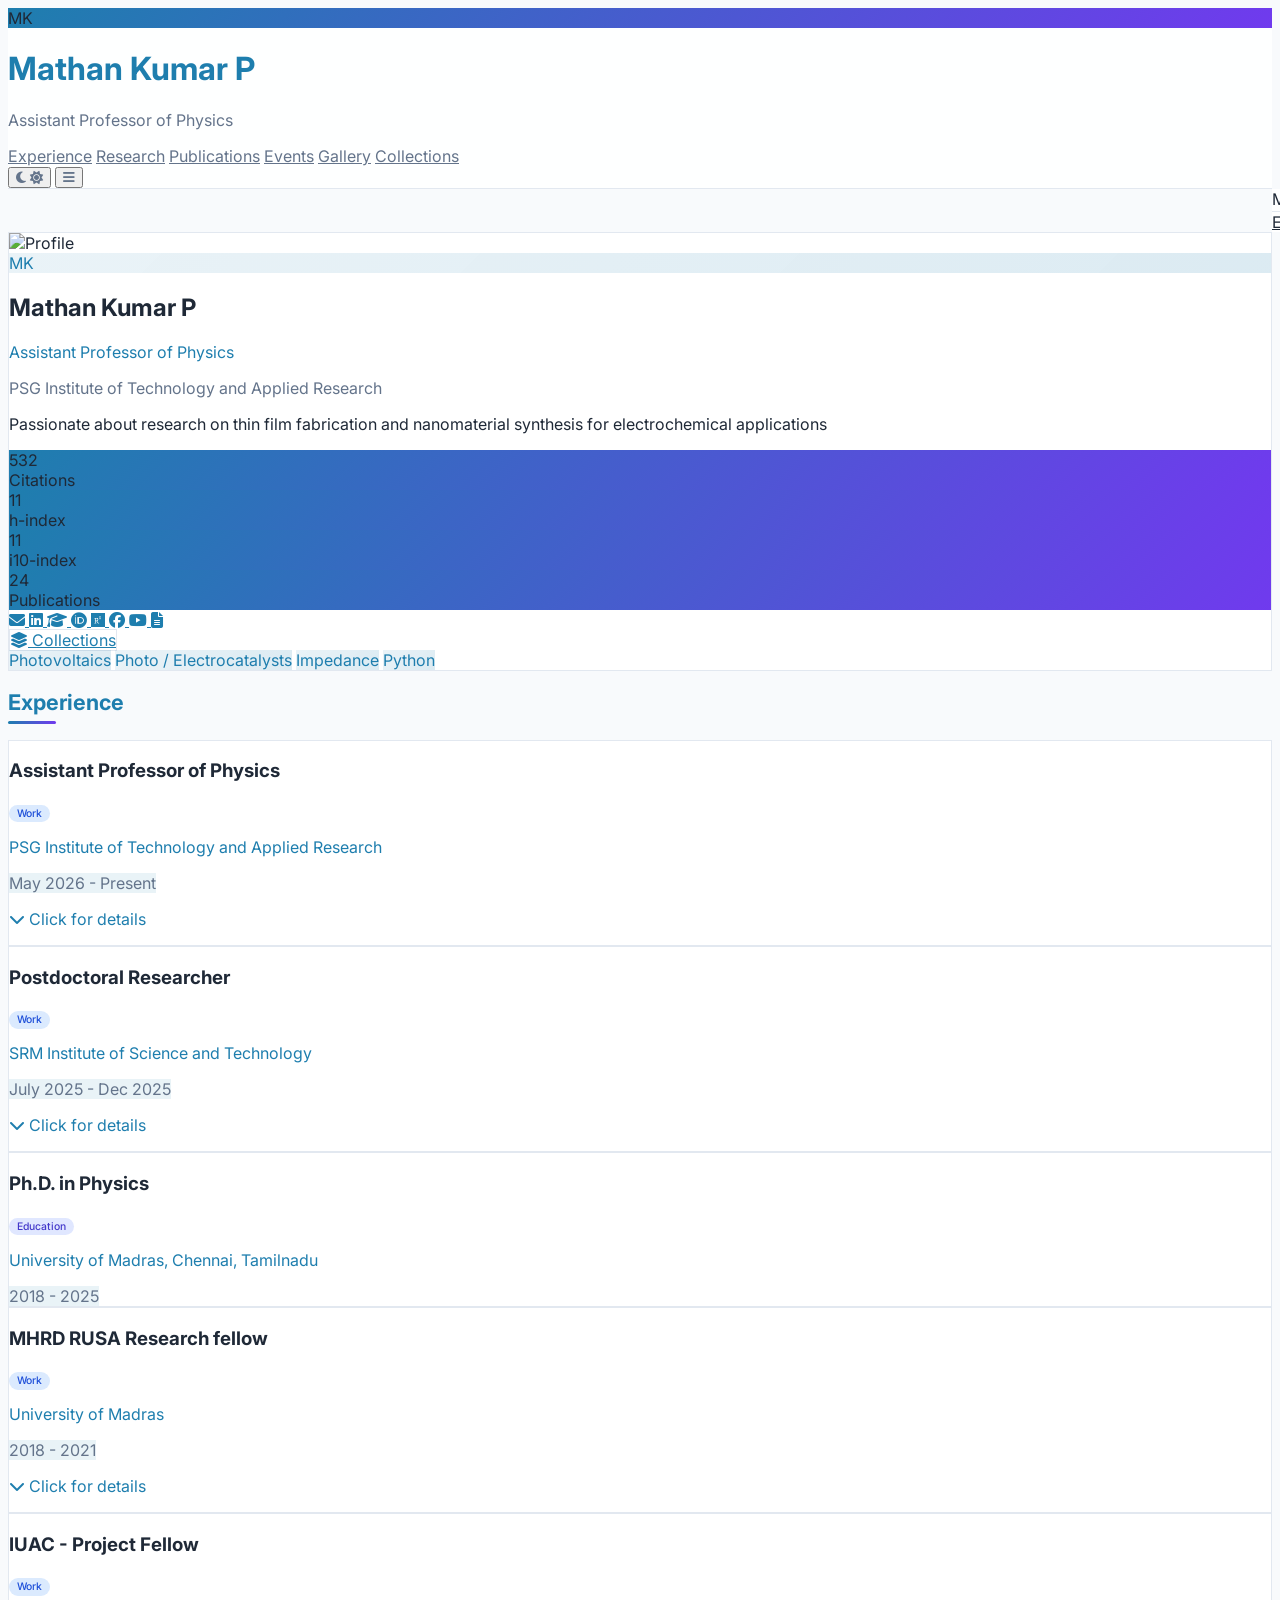
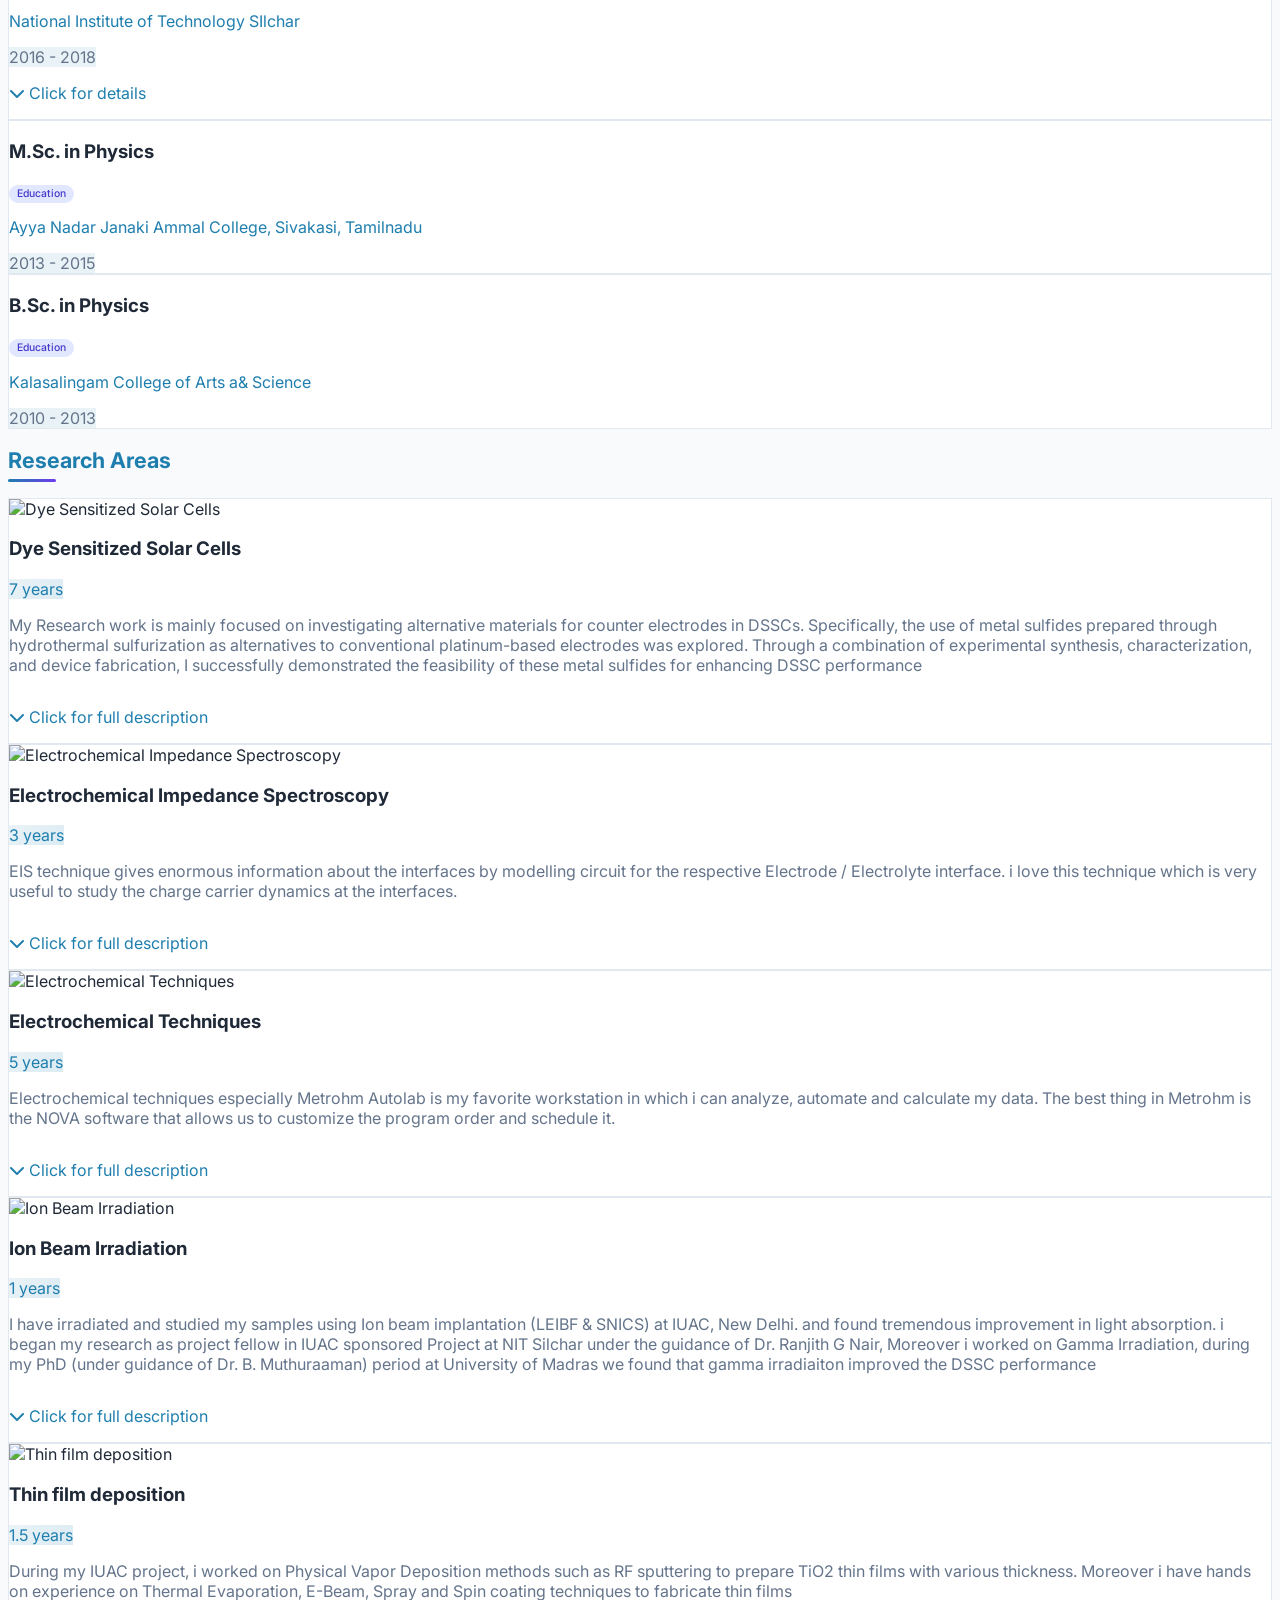
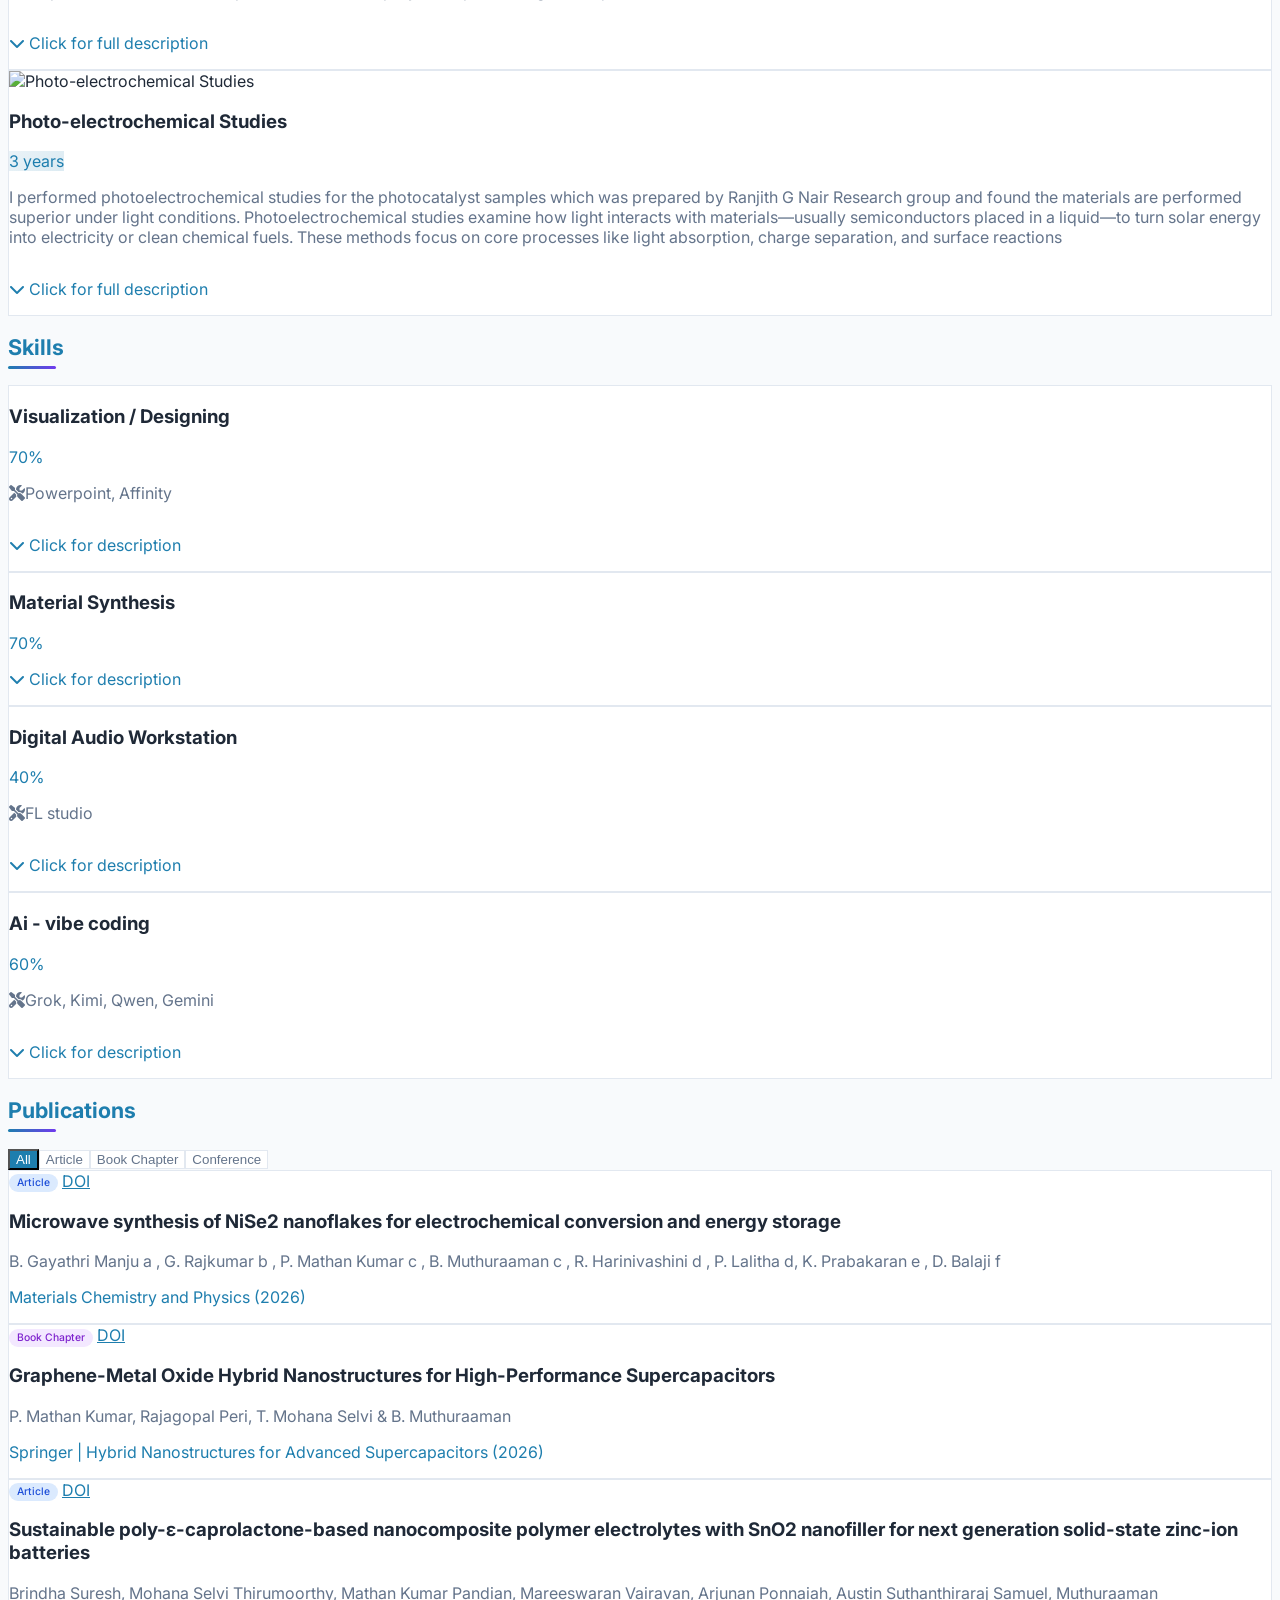
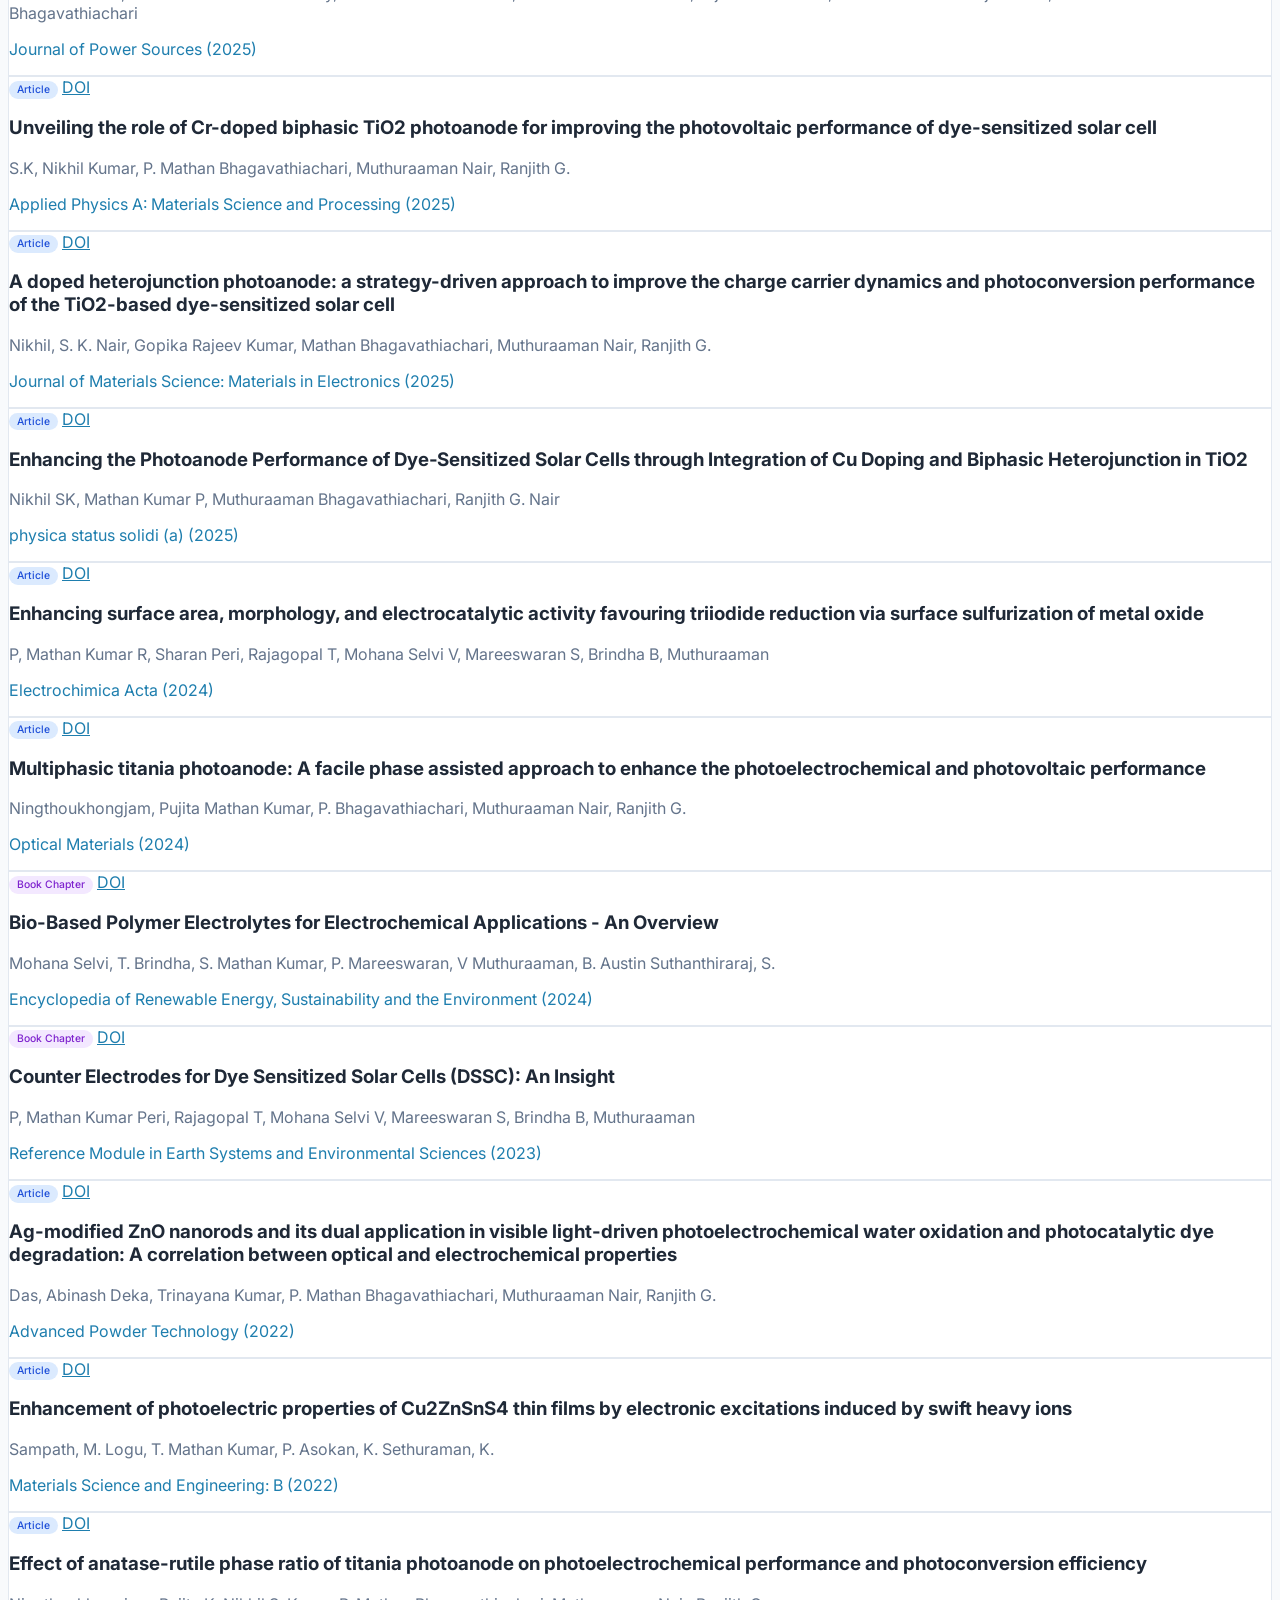
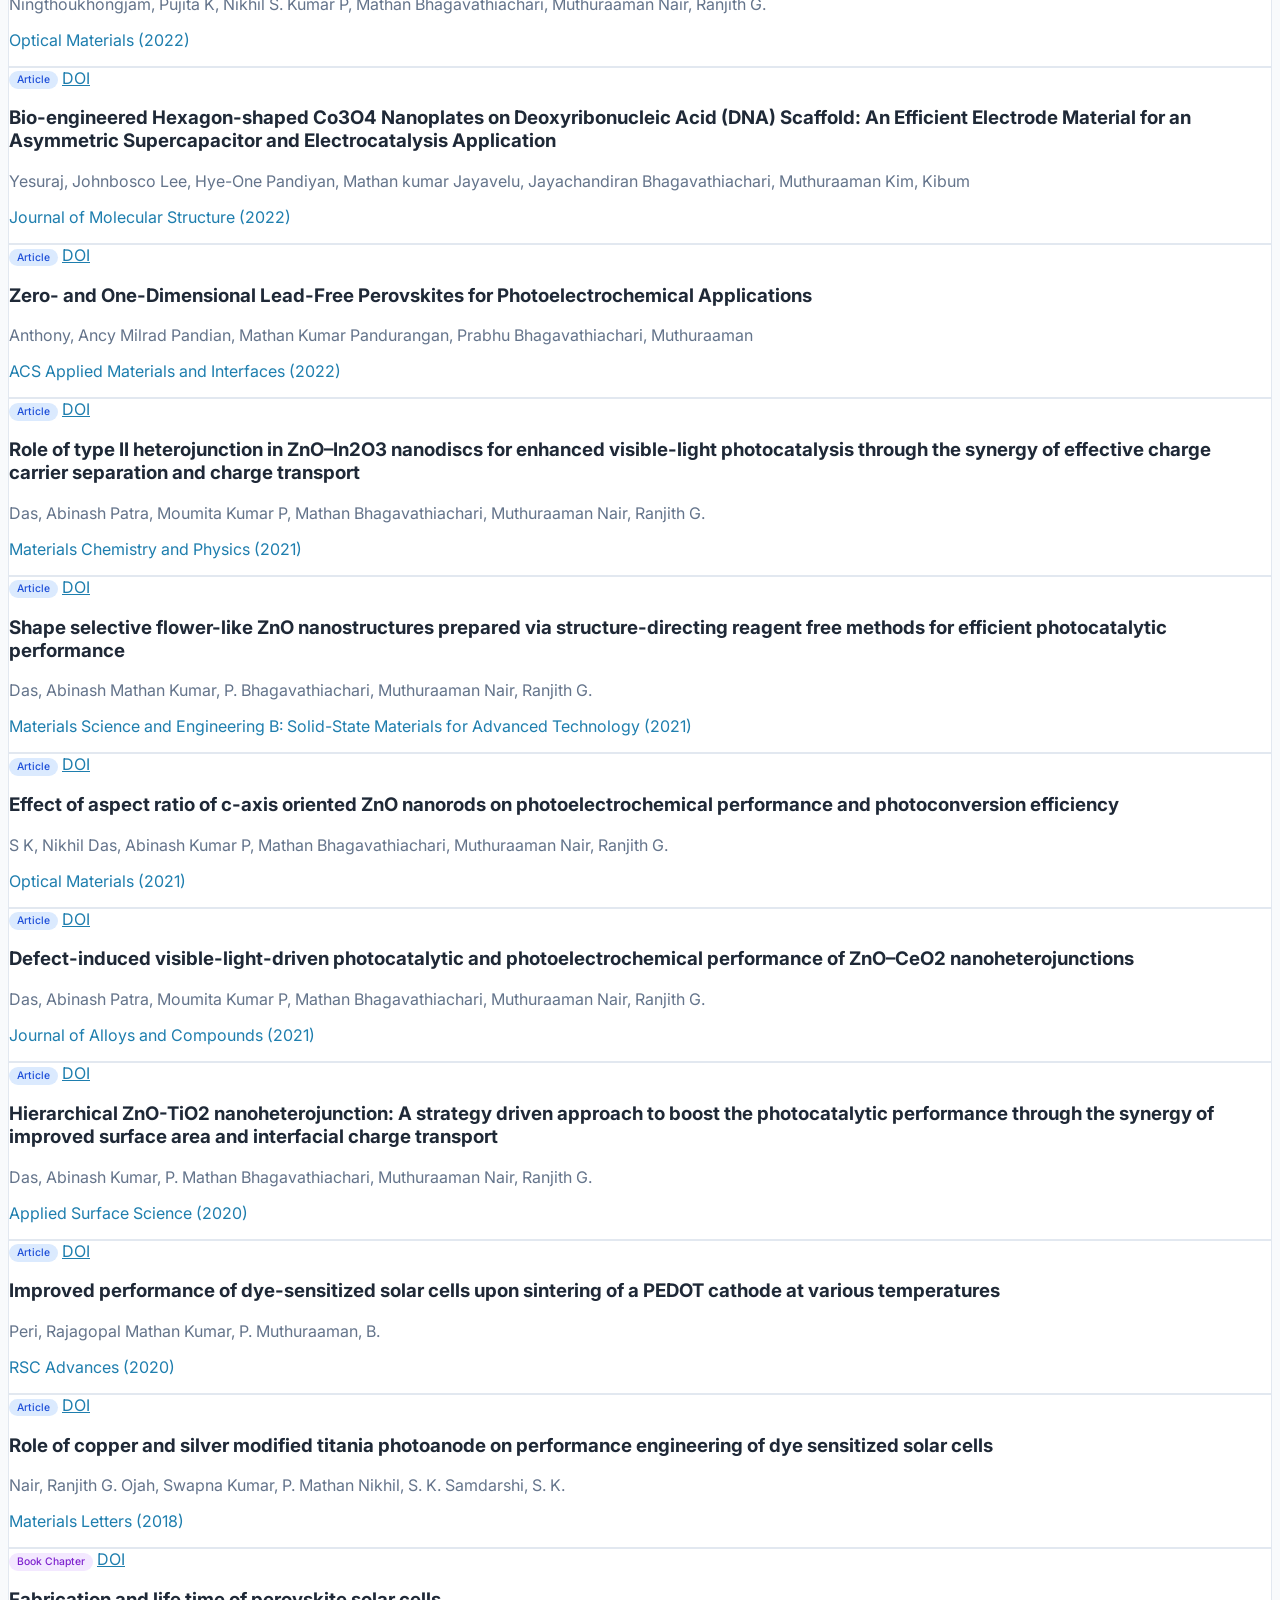
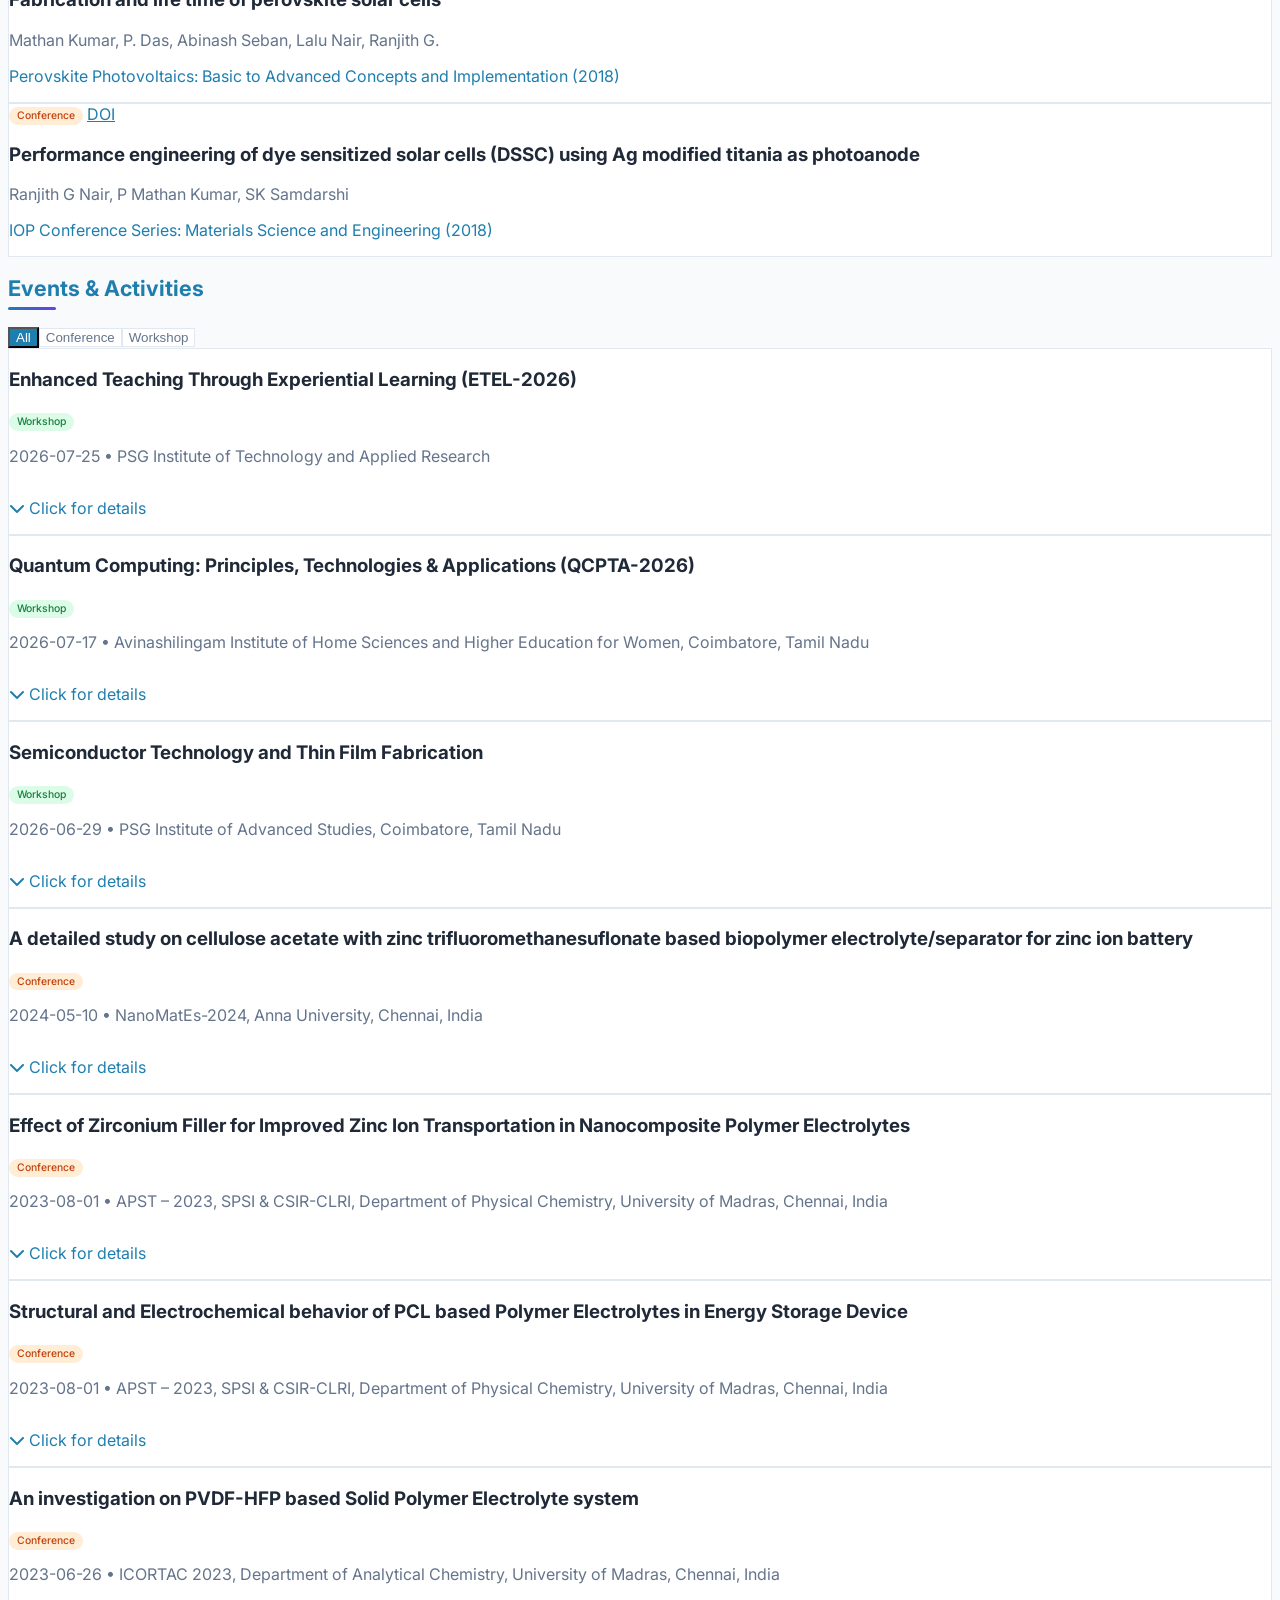
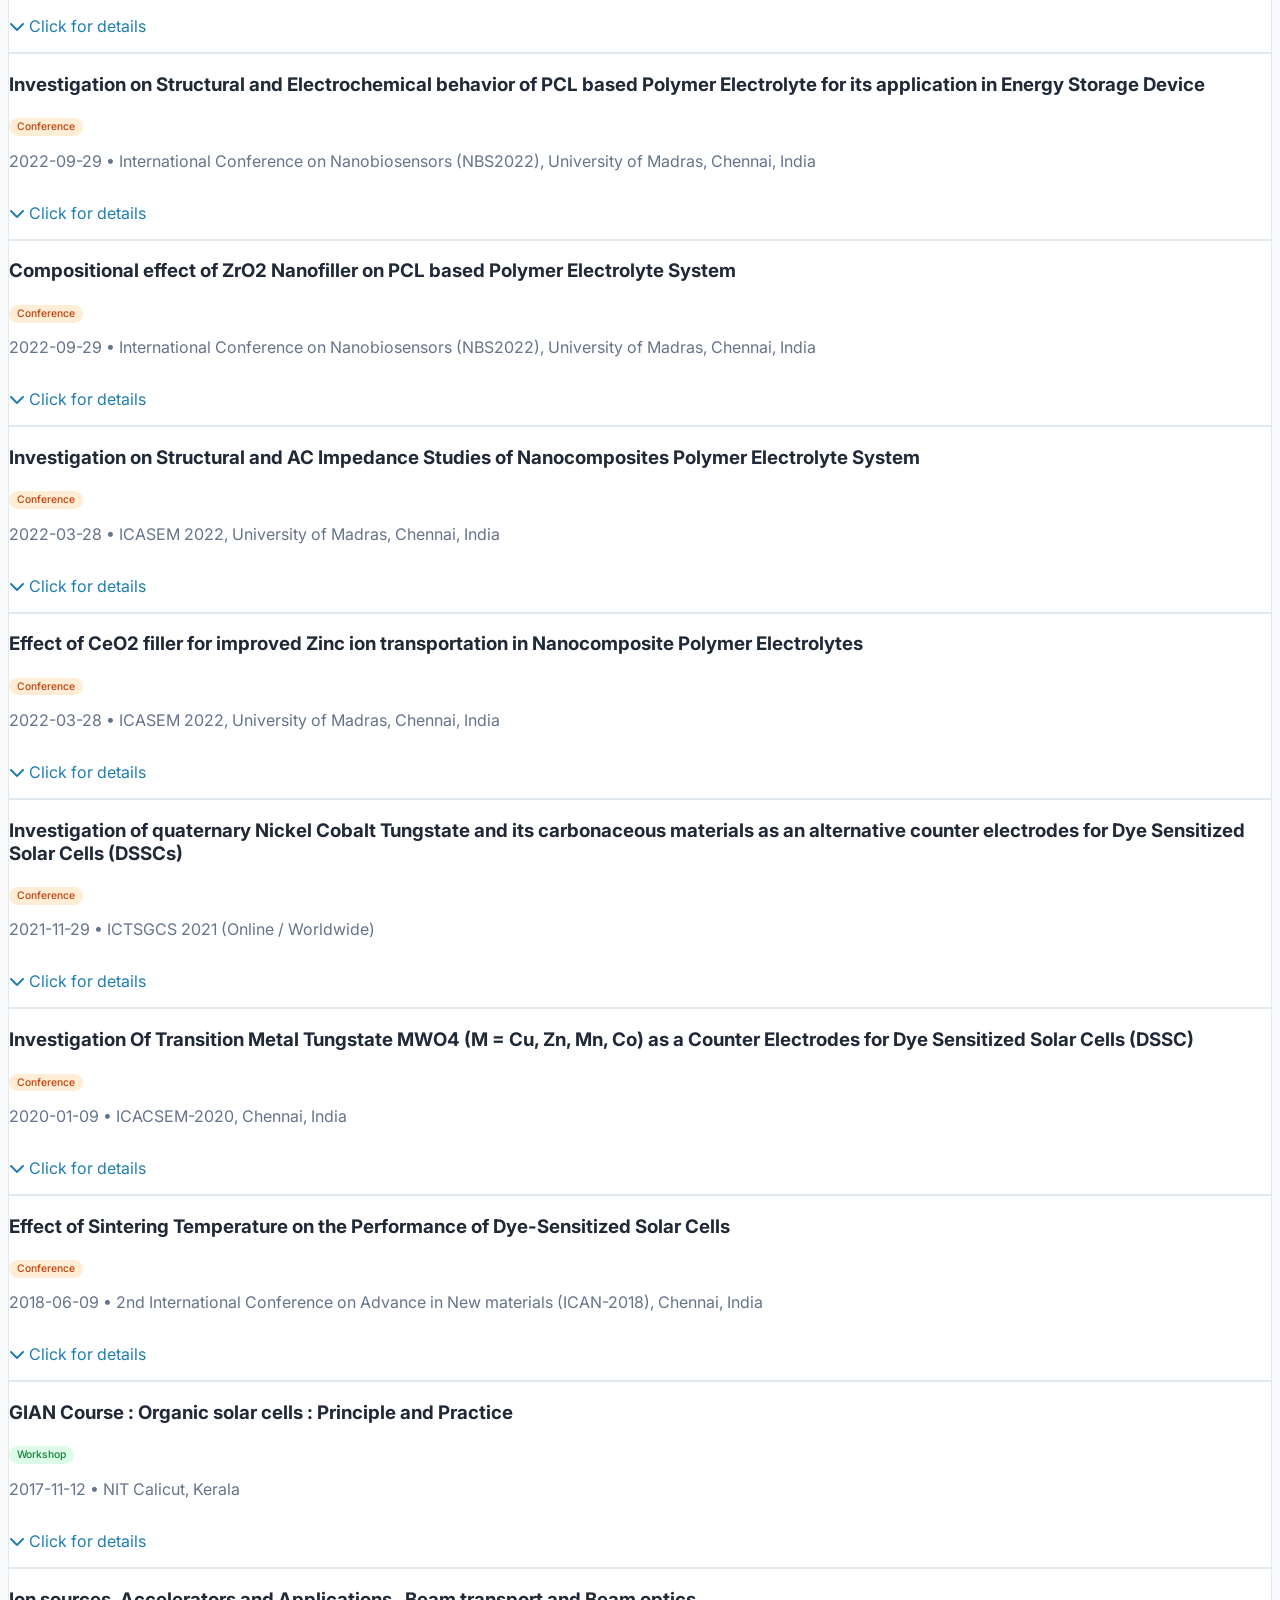
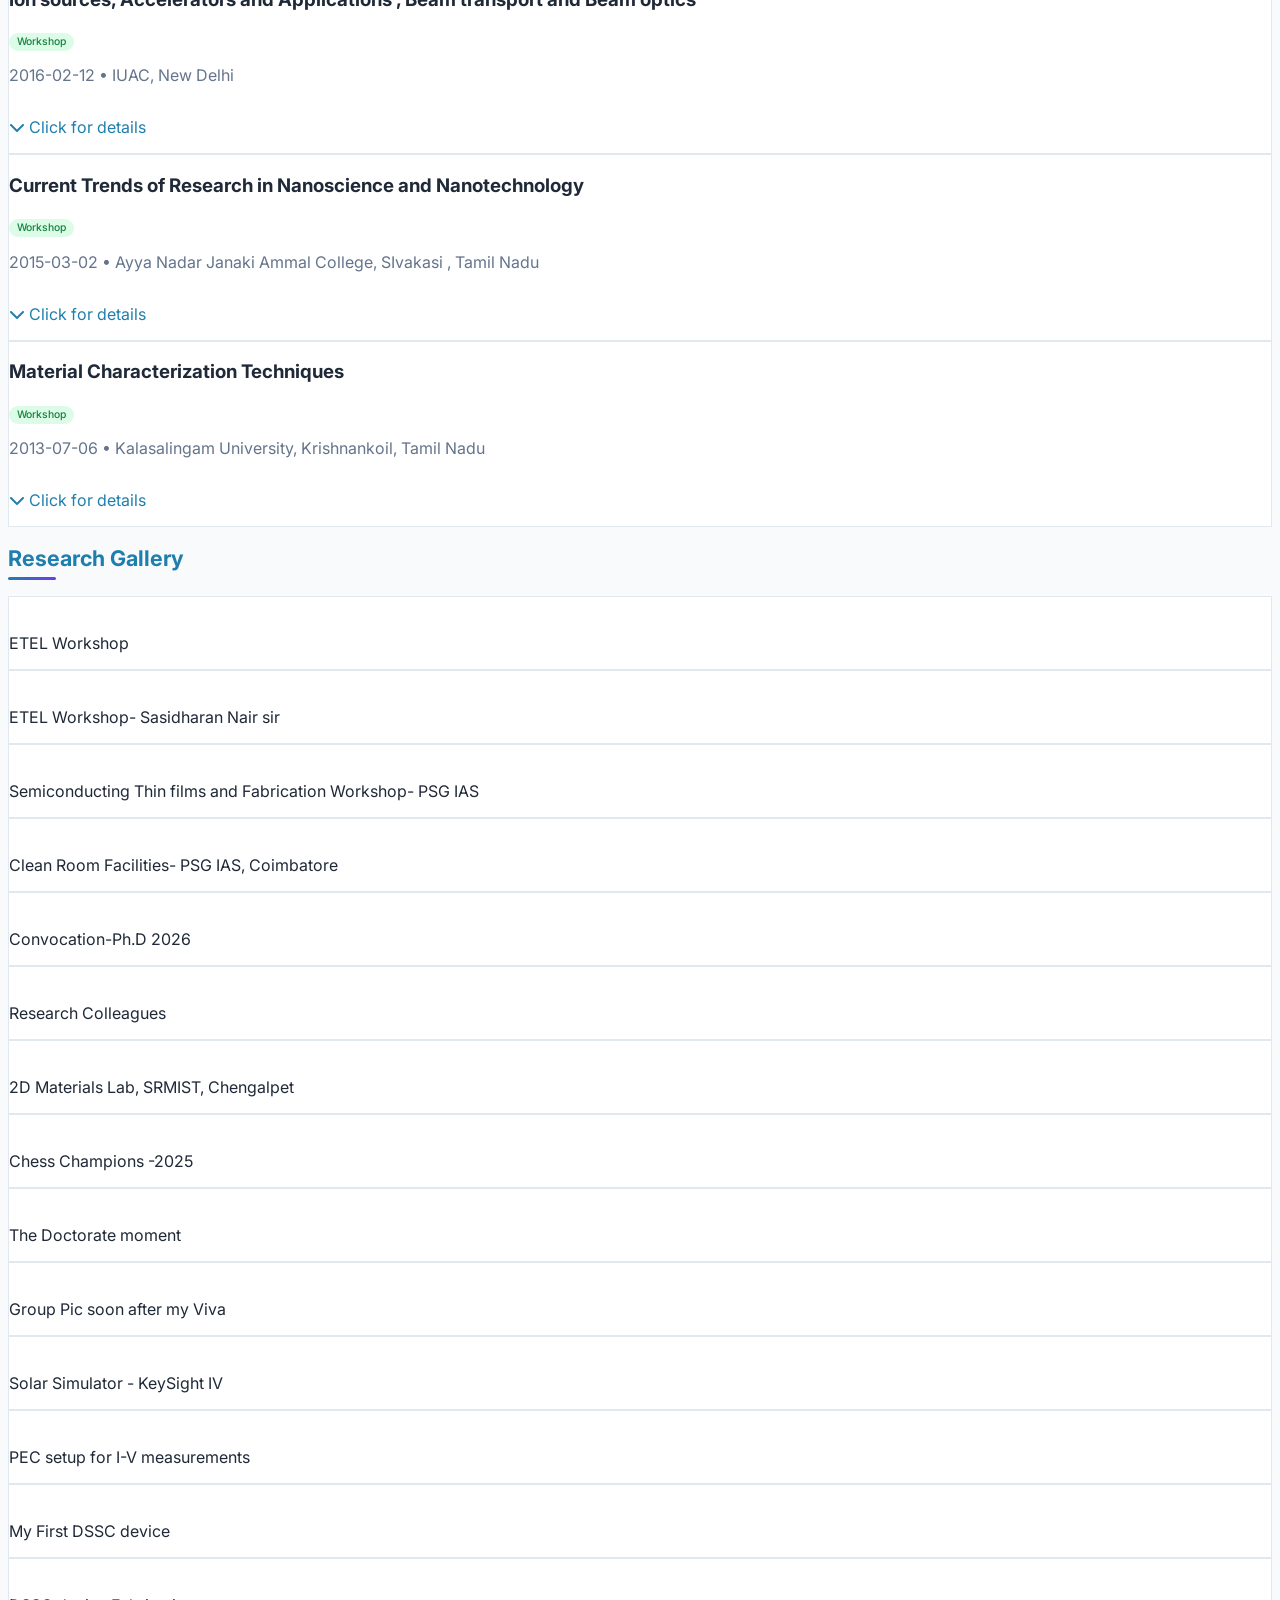
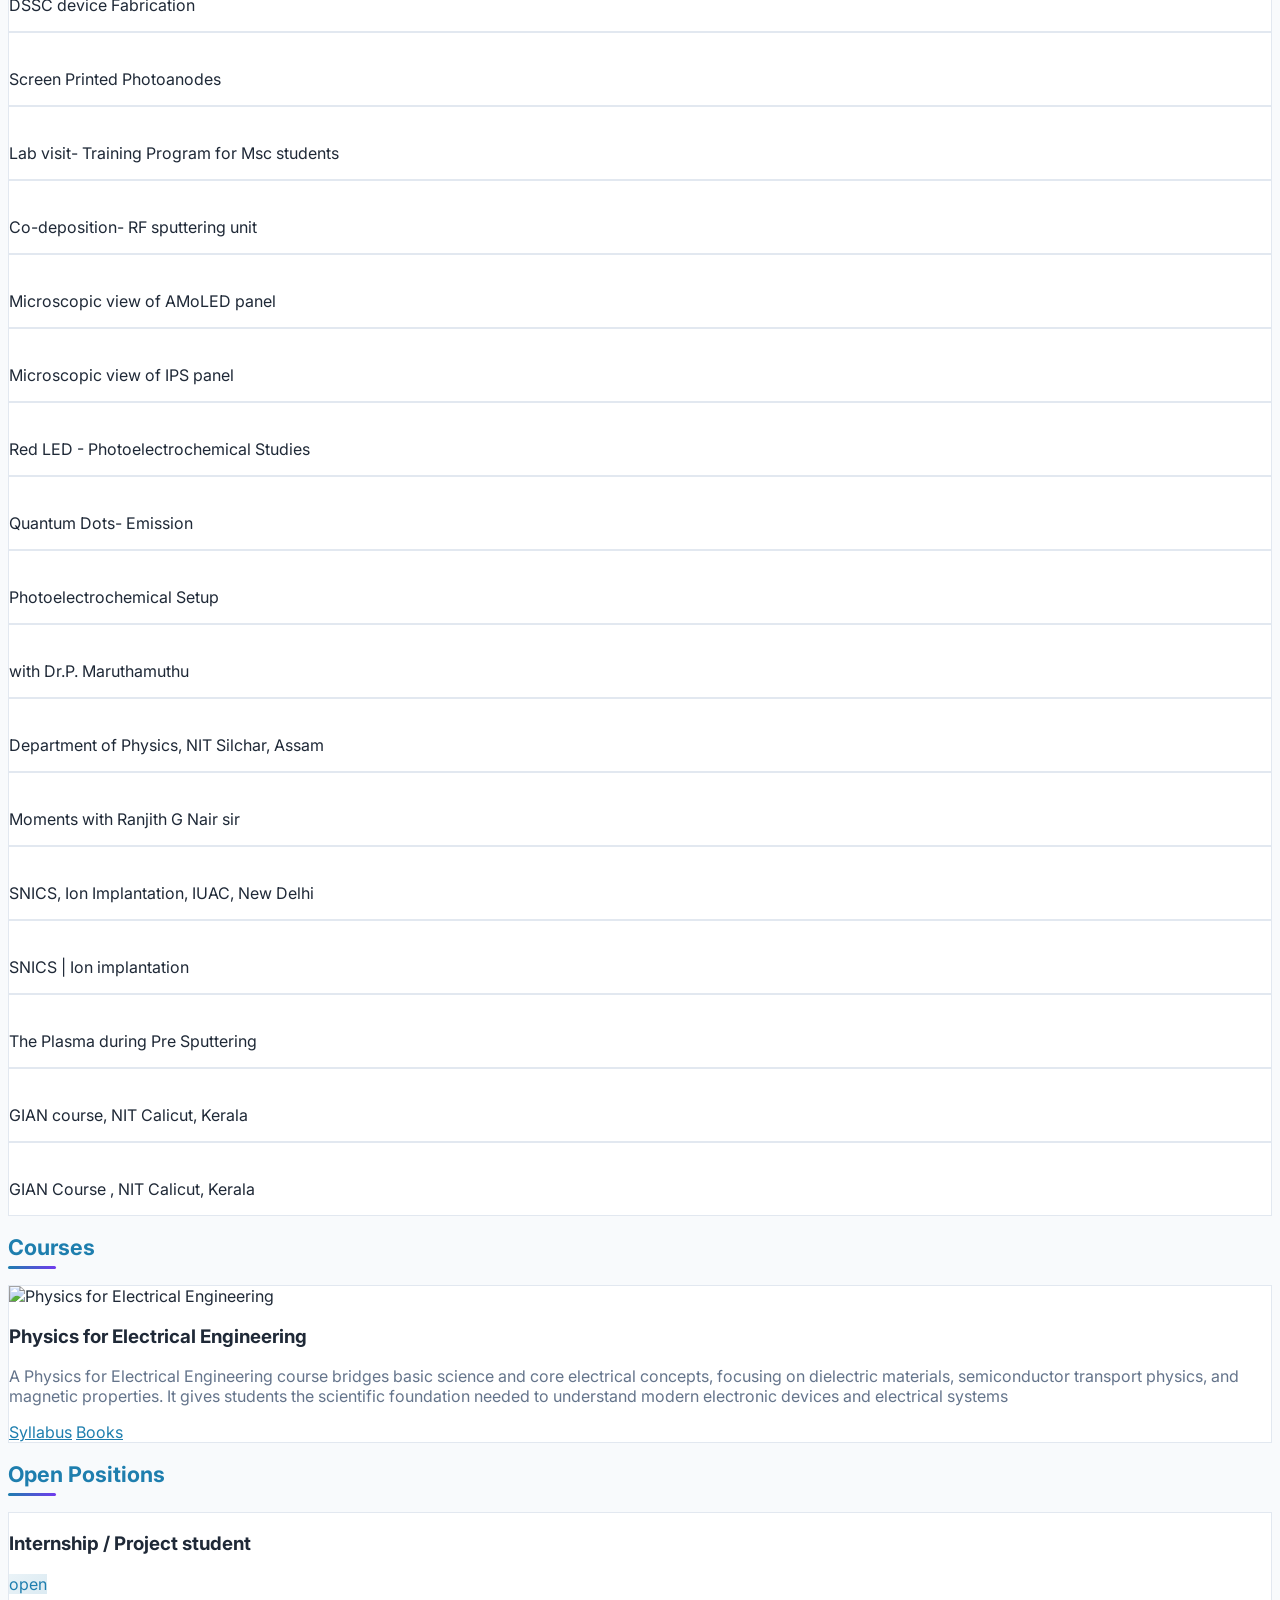
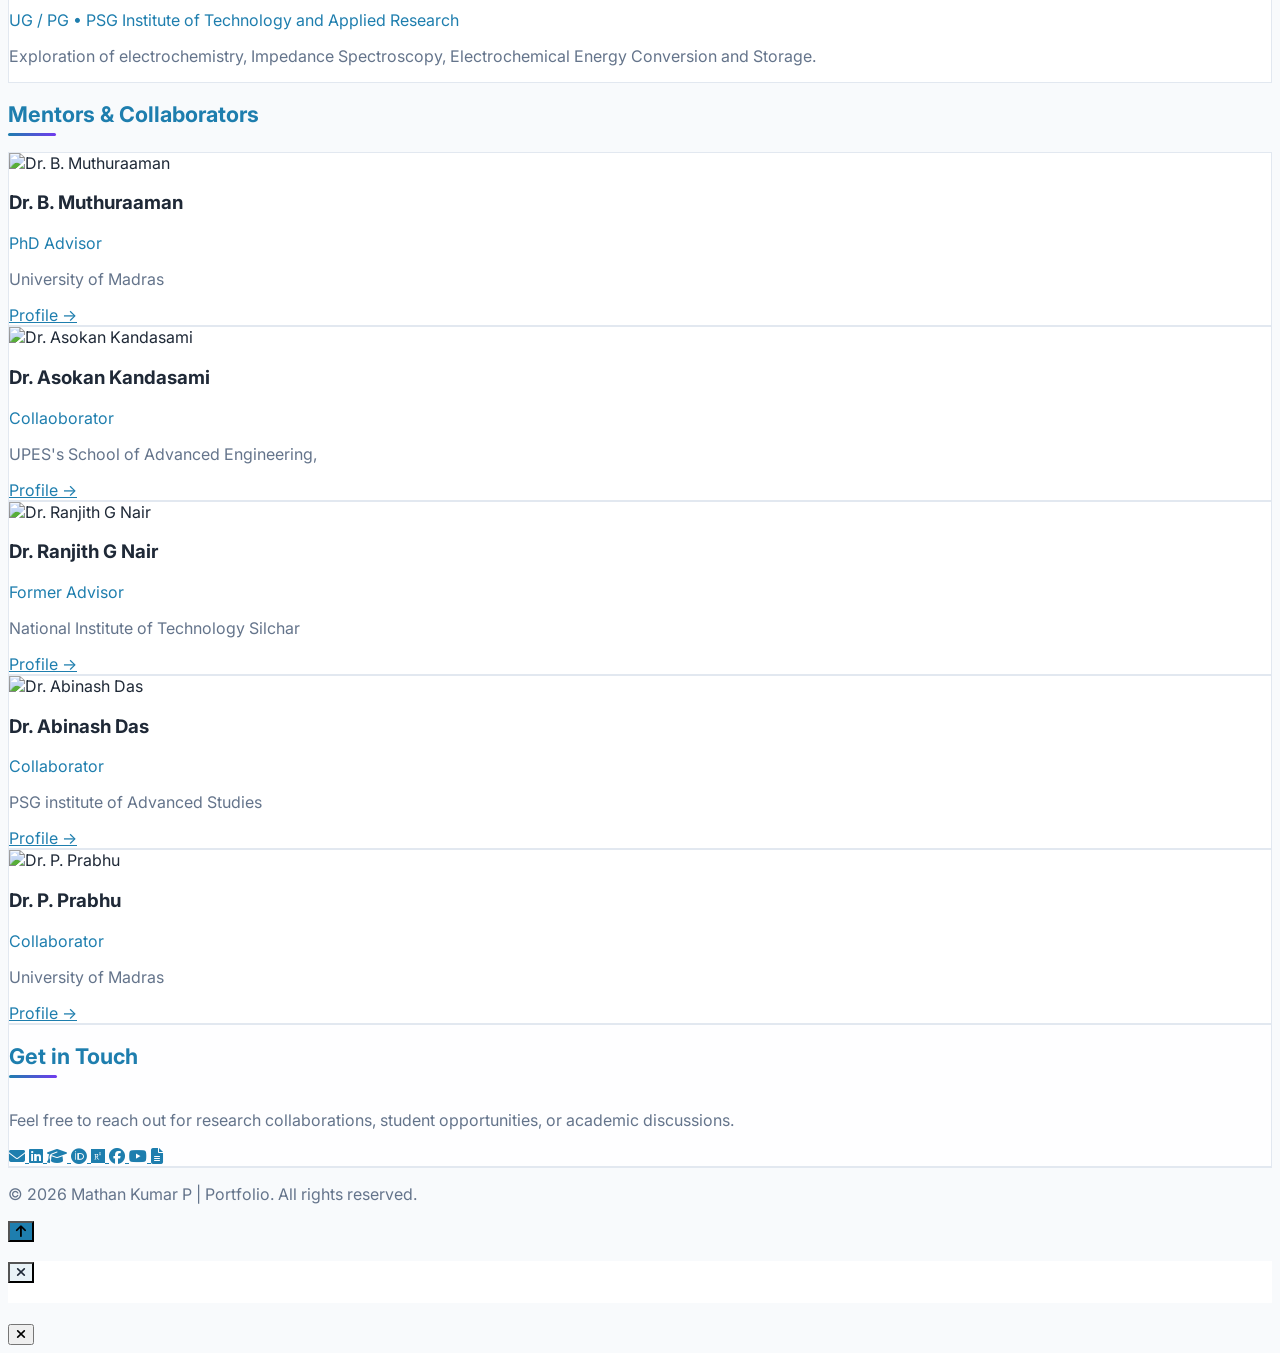
==== commit 2d7c2684: "Update index.html" ====
--- a/index.html
+++ b/index.html
@@ -223,6 +223,11 @@
             <p class="leading-snug text-sm max-w-3xl mx-auto lg:mx-0 mb-3" style="color: var(--text-main)" id="heroBio"></p>
             <div id="metricsContainer" class="flex flex-wrap justify-center lg:justify-start gap-2 mb-3"></div>
             <div class="flex flex-wrap justify-center lg:justify-start gap-3 items-center" id="socialLinksContainer"></div>
+            <div class="flex flex-wrap justify-center lg:justify-start items-center gap-2 mt-2">
+              <a id="collectionsMiniBtn" href="collections.html" class="inline-flex items-center gap-1.5 text-xs font-medium px-2.5 py-1 rounded-lg transition hover:opacity-80" style="color: var(--color-primary-600); border: 1px solid var(--border-color); background: var(--bg-card)">
+                <i class="fas fa-layer-group text-[10px]"></i> Collections
+              </a>
+            </div>
             <div id="keywordsList" class="flex flex-wrap justify-center lg:justify-start gap-1.5 mt-3"></div>
           </div>
         </div>
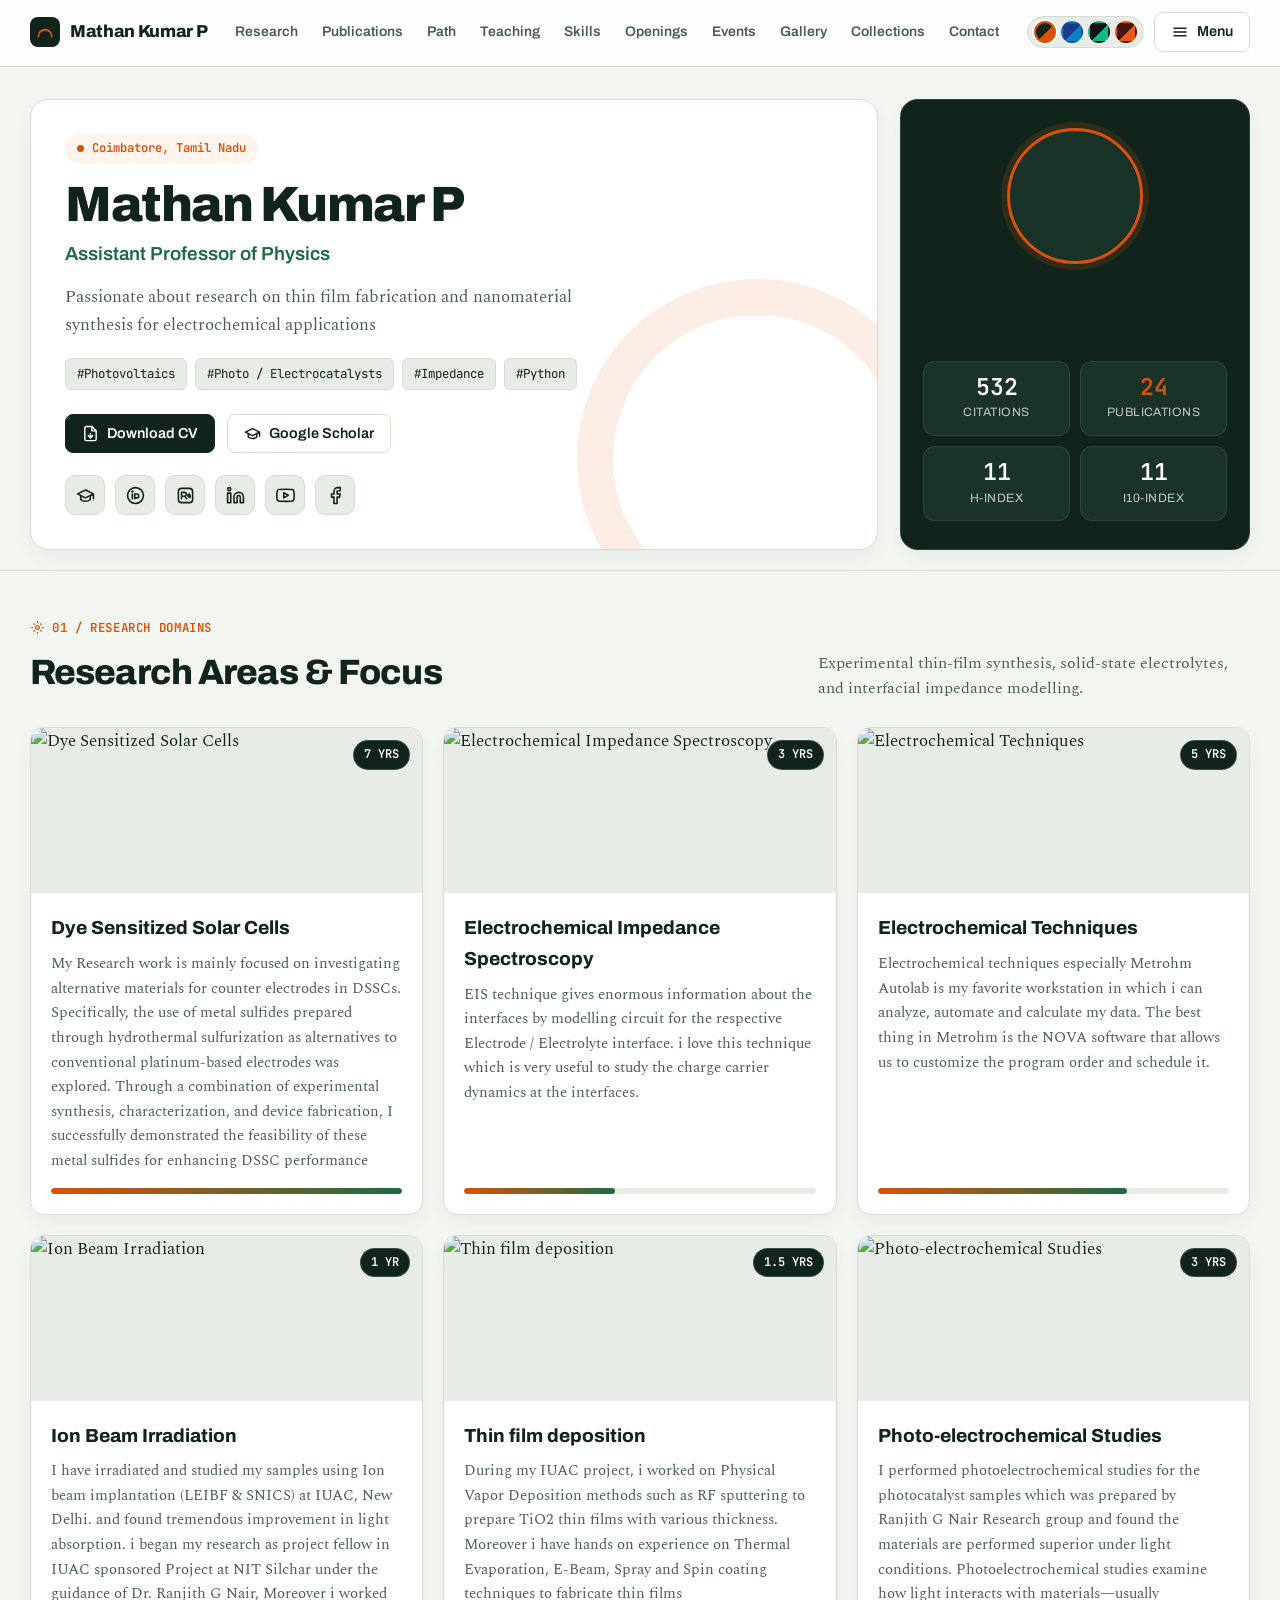
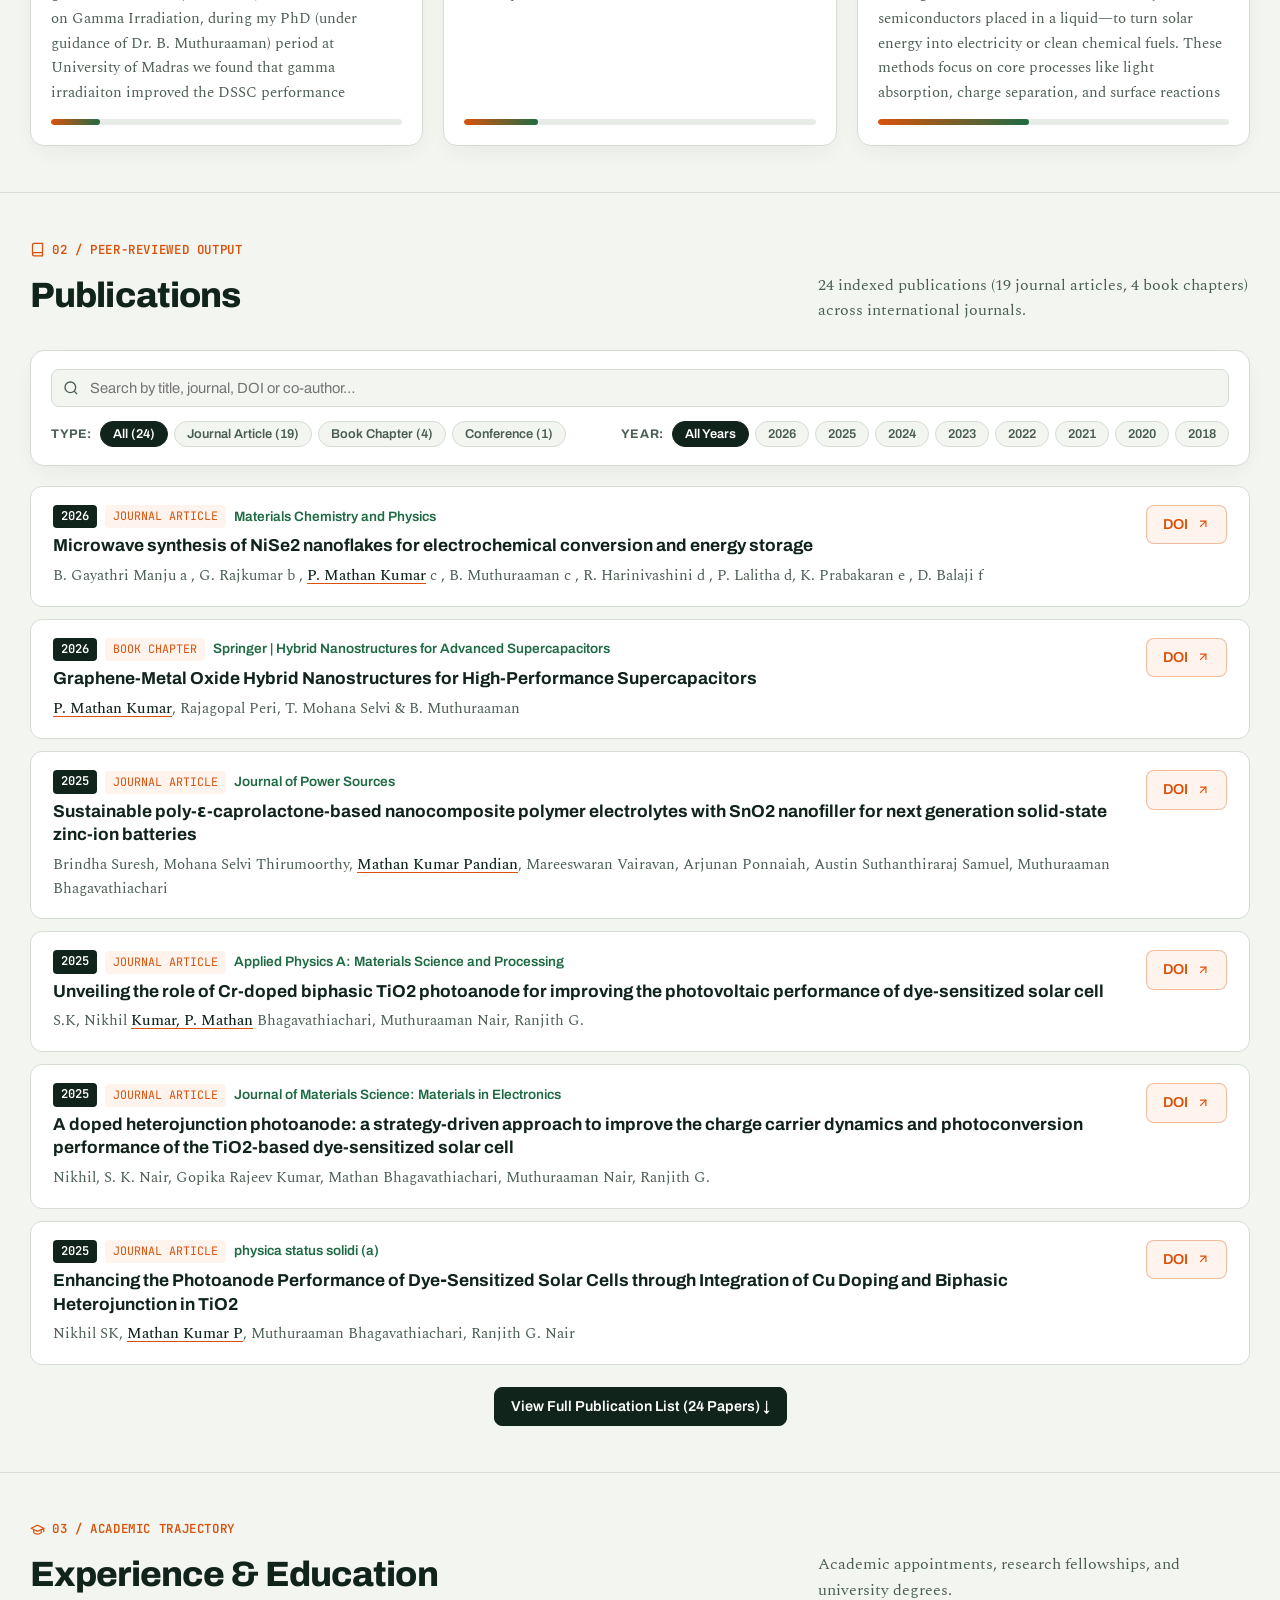
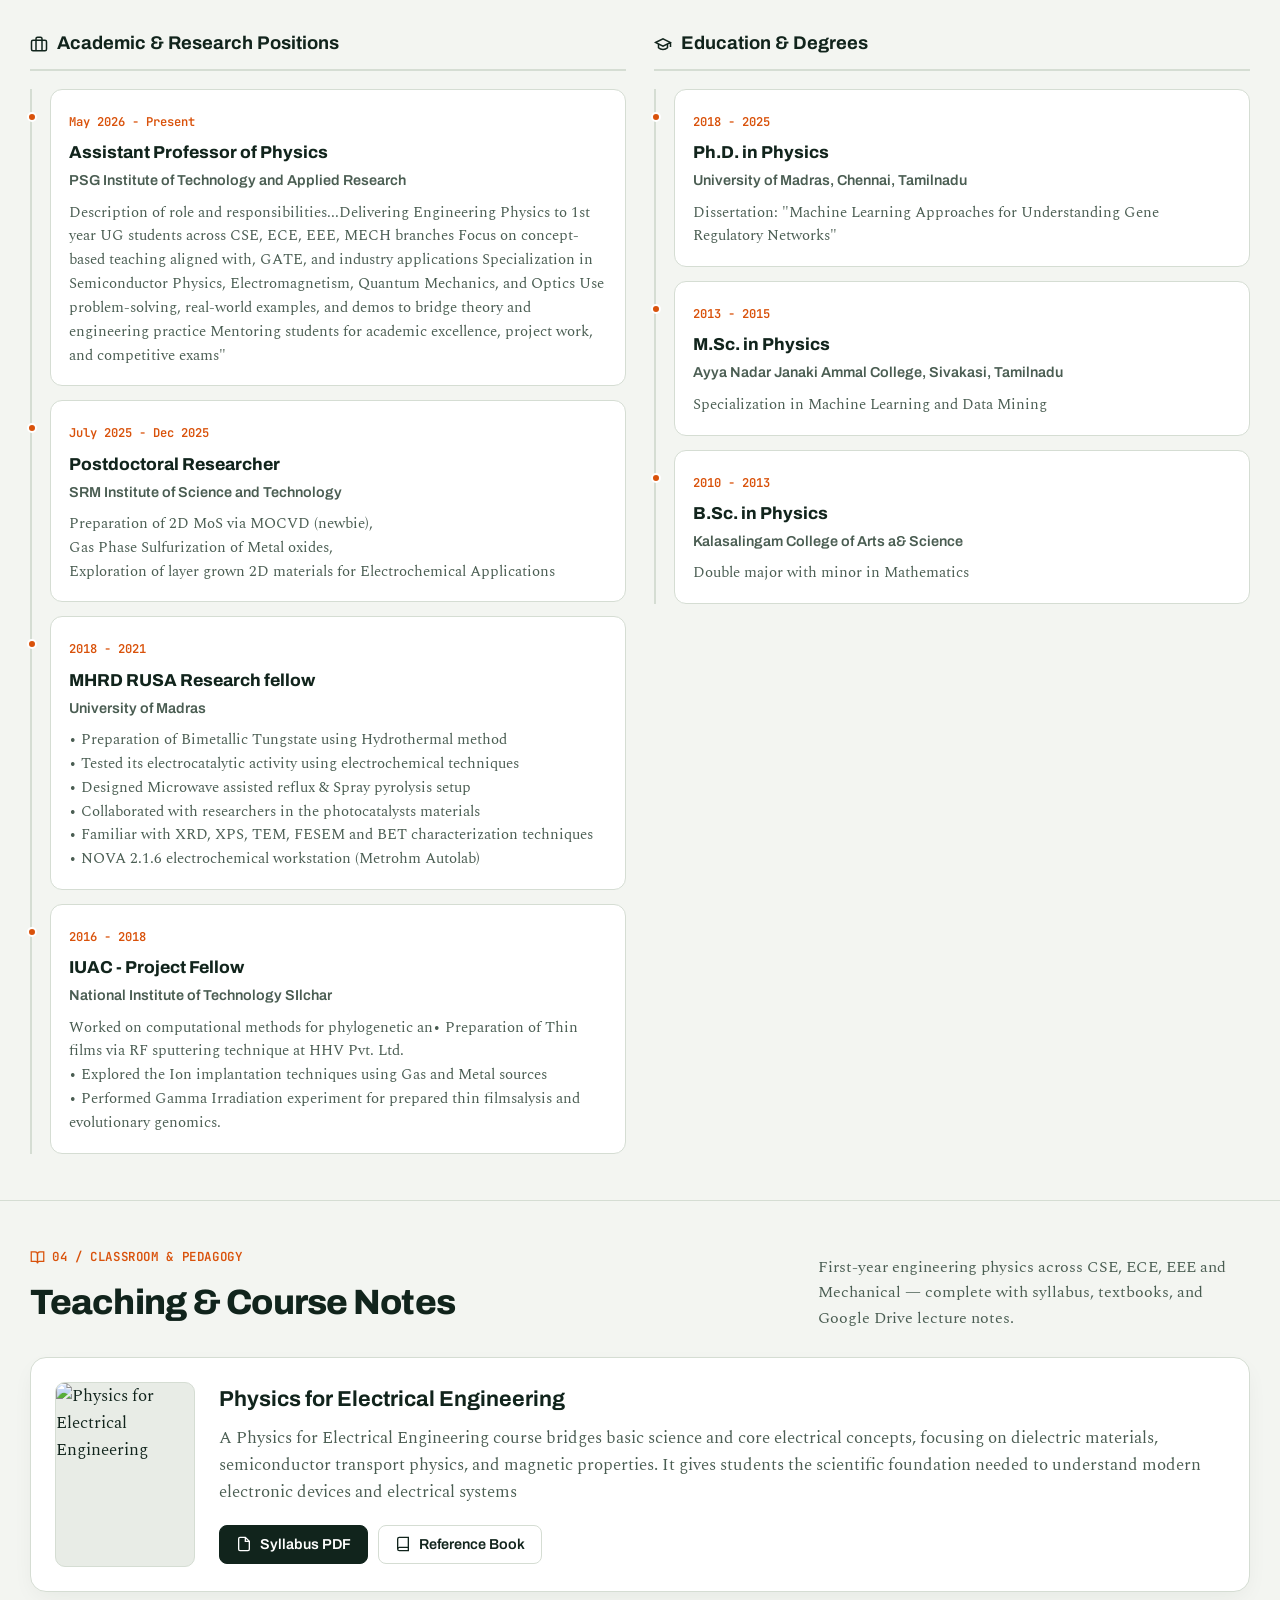
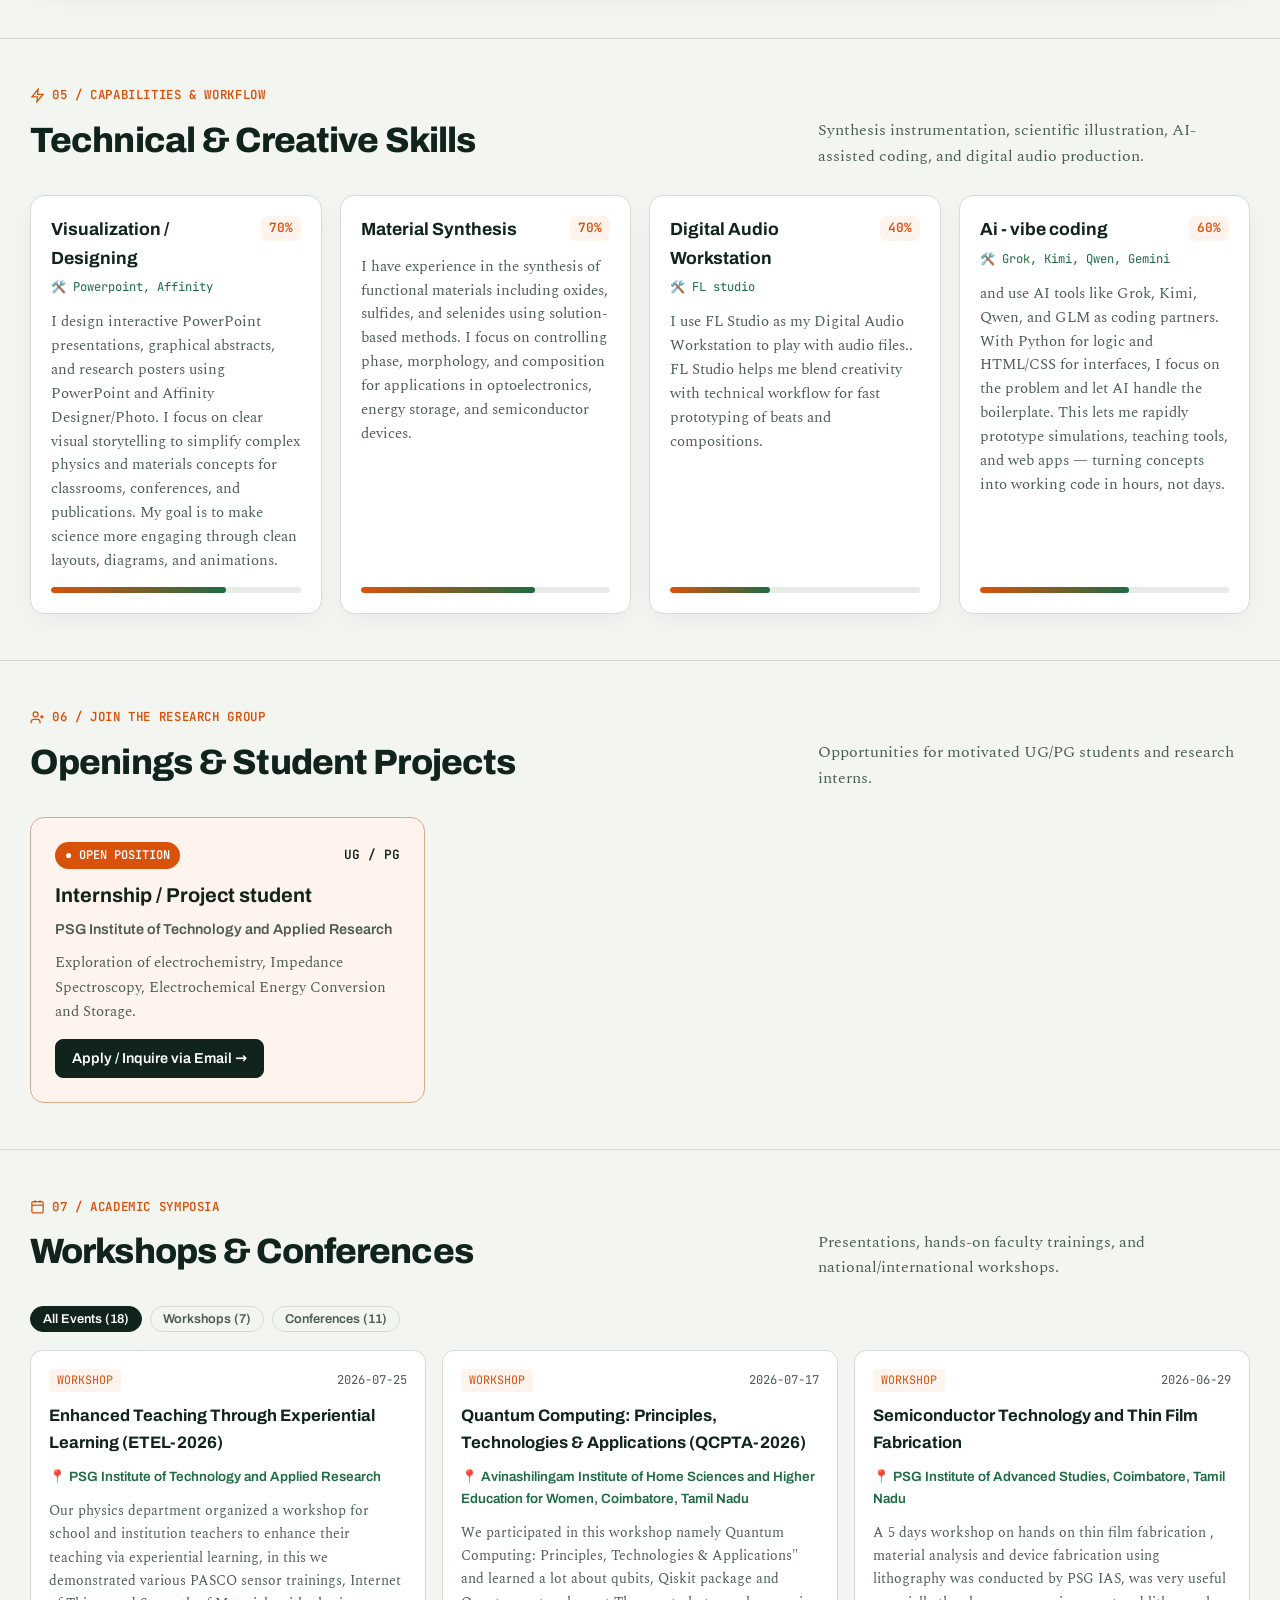
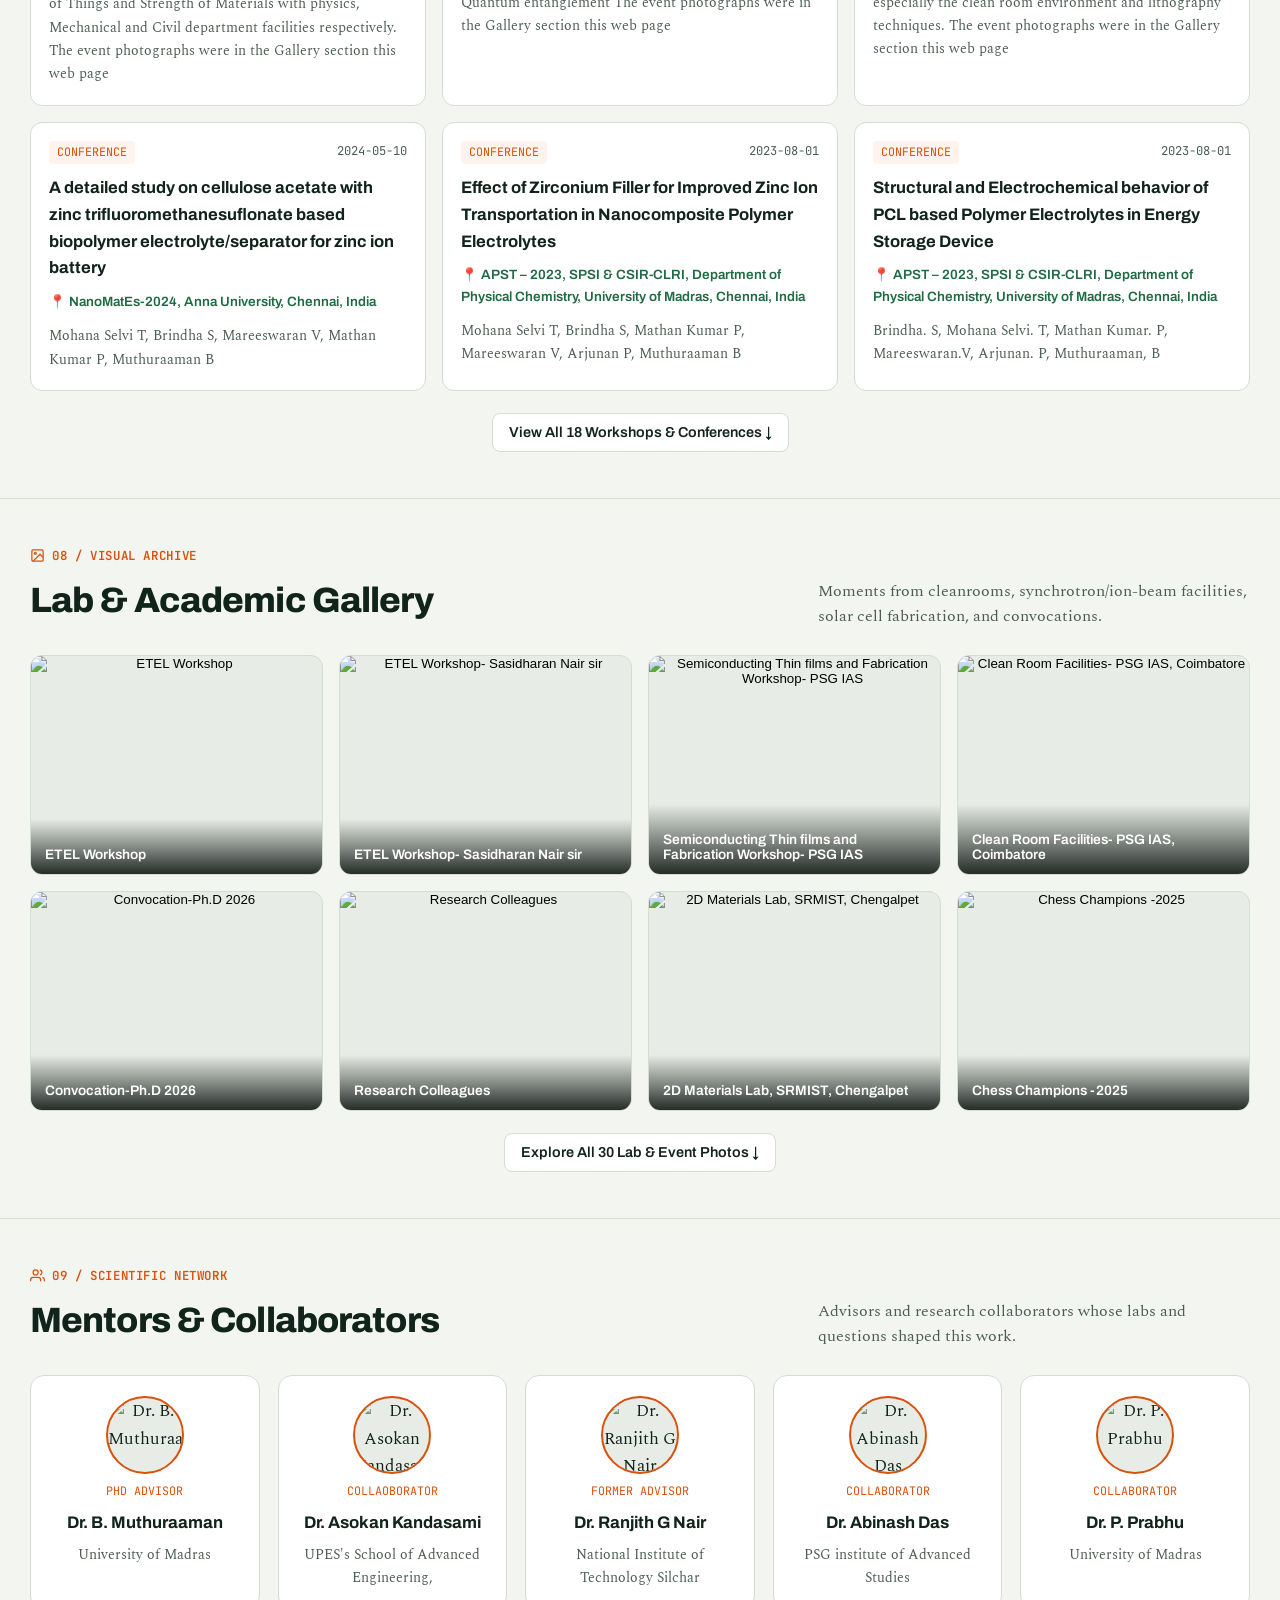
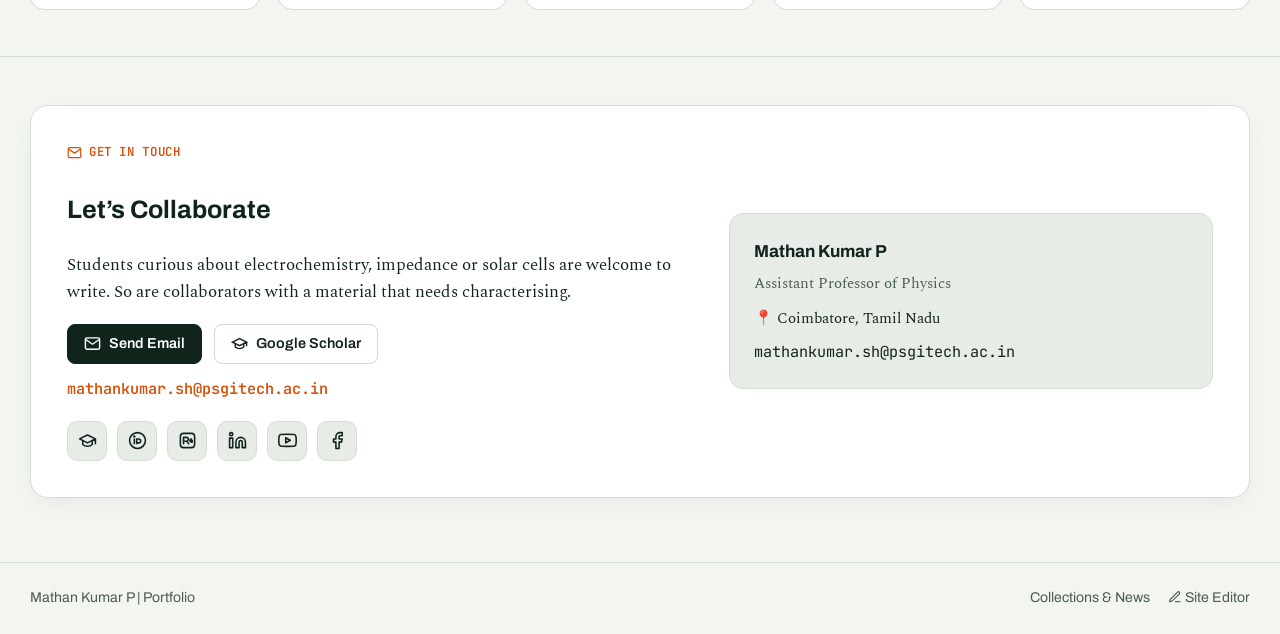
==== commit bd0d6eee: "Update index.html" ====
--- a/index.html
+++ b/index.html
@@ -1,384 +1,370 @@
-<!DOCTYPE html>
-<html lang="en" class="scroll-smooth">
+<!doctype html>
+<html lang="en" data-palette="potentiostat">
 <head>
-  <meta charset="UTF-8" />
-  <meta name="viewport" content="width=device-width, initial-scale=1.0"/>
-  <title>Mathan Kumar P | Portfolio</title>
-  <script src="https://cdn.tailwindcss.com"></script>
-  <script>
-    tailwind.config = {
-      darkMode: 'class',
-      theme: {
-        extend: {
-          fontFamily: { sans: ['Inter', 'system-ui', 'sans-serif'] }
-        }
-      }
-    }
-  </script>
-  <link href="https://cdnjs.cloudflare.com/ajax/libs/font-awesome/6.5.0/css/all.min.css" rel="stylesheet">
-  <link rel="preconnect" href="https://fonts.googleapis.com">
-  <link href="https://fonts.googleapis.com/css2?family=Inter:wght@300;400;500;600;700;800&display=swap" rel="stylesheet">
-  <style>
-    :root {
-      --color-primary-50: #eef2ff;
-      --color-primary-100: #e0e7ff;
-      --color-primary-500: #6366f1;
-      --color-primary-600: #4f46e5;
-      --color-primary-700: #4338ca;
-      --color-primary-800: #3730a3;
-      --color-primary-900: #312e81;
-      --gradient-from: #4f46e5;
-      --gradient-to: #7c3aed;
-      --bg-page: #f1f5f9;
-      --bg-card: #ffffff;
-      --text-main: #0f172a;
-      --text-muted: #64748b;
-      --border-color: #e2e8f0;
-    }
-    .dark {
-      --color-primary-50: #1e1b4b;
-      --color-primary-100: #312e81;
-      --color-primary-500: #818cf8;
-      --color-primary-600: #a5b4fc;
-      --color-primary-700: #c7d2fe;
-      --color-primary-800: #e0e7ff;
-      --color-primary-900: #eef2ff;
-      --gradient-from: #6366f1;
-      --gradient-to: #a78bfa;
-      --bg-page: #0f172a;
-      --bg-card: #1e293b;
-      --text-main: #f1f5f9;
-      --text-muted: #94a3b8;
-      --border-color: #334155;
-    }
-    body {
-      font-family: 'Inter', system-ui, sans-serif;
-      background: var(--bg-page);
-      color: var(--text-main);
-      transition: background 0.3s, color 0.3s;
-    }
-    .section-header {
-      font-size: 1.35rem;
-      font-weight: 700;
-      color: var(--color-primary-800);
-      margin-bottom: 1rem;
-      position: relative;
-      display: inline-block;
-    }
-    .section-header::after {
-      content: '';
-      display: block;
-      width: 48px;
-      height: 3px;
-      background: linear-gradient(90deg, var(--gradient-from), var(--gradient-to));
-      margin-top: 6px;
-      border-radius: 2px;
-    }
-    .card {
-      background: var(--bg-card);
-      border: 1px solid var(--border-color);
-      transition: transform 0.2s ease, box-shadow 0.2s ease;
-    }
-    .card:hover {
-      transform: translateY(-2px);
-      box-shadow: 0 10px 20px -6px rgba(79, 70, 229, 0.12);
-    }
-    .skill-tag {
-      background: linear-gradient(135deg, var(--color-primary-50), var(--color-primary-100));
-      color: var(--color-primary-800);
-    }
-    .metric-card {
-      background: linear-gradient(135deg, var(--gradient-from) 0%, var(--gradient-to) 100%);
-    }
-    .gallery-img { aspect-ratio: 1; object-fit: cover; }
-    .nav-link { transition: color 0.2s; color: var(--text-muted); }
-    .nav-link:hover { color: var(--color-primary-600); }
-    #loader {
-      position: fixed; inset: 0;
-      background: linear-gradient(135deg, var(--bg-page), var(--color-primary-50));
-      display: flex; align-items: center; justify-content: center;
-      z-index: 9999; transition: opacity 0.4s;
-    }
-    .fade-in { animation: fadeIn 0.5s ease forwards; }
-    @keyframes fadeIn {
-      from { opacity: 0; transform: translateY(8px); }
-      to { opacity: 1; transform: translateY(0); }
-    }
-    #mobileDrawer { transform: translateX(100%); transition: transform 0.3s ease; }
-    #mobileDrawer.open { transform: translateX(0); }
-    #drawerOverlay { opacity: 0; pointer-events: none; transition: opacity 0.3s; }
-    #drawerOverlay.open { opacity: 1; pointer-events: auto; }
-    #backToTop {
-      opacity: 0; pointer-events: none;
-      transition: opacity 0.3s, transform 0.3s;
-      transform: translateY(10px);
-    }
-    #backToTop.show { opacity: 1; pointer-events: auto; transform: translateY(0); }
-    .header-bg { background: color-mix(in srgb, var(--bg-card) 92%, transparent); }
-    .hero-bg { background: color-mix(in srgb, var(--bg-card) 90%, transparent); }
-    .event-desc { max-height: 0; overflow: hidden; transition: max-height 0.3s ease; }
-    .event-desc.open { max-height: 200px; }
-    .filter-btn.active {
-      background: var(--color-primary-600);
-      color: #fff;
-    }
-    .cat-badge { font-size: 0.65rem; padding: 0.15rem 0.5rem; border-radius: 9999px; font-weight: 500; white-space: nowrap; }
-    .cat-article { background: #dbeafe; color: #1d4ed8; }
-    .cat-book_chapter, .cat-book-chapter, .cat-books { background: #f3e8ff; color: #7e22ce; }
-    .cat-conference { background: #ffedd5; color: #c2410c; }
-    .cat-workshop { background: #dcfce7; color: #15803d; }
-    .cat-videos, .cat-video { background: #fee2e2; color: #b91c1c; }
-    .cat-document, .cat-documents { background: #e0e7ff; color: #4338ca; }
-    .cat-website, .cat-websites { background: #ccfbf1; color: #0f766e; }
-    .cat-default { background: var(--color-primary-50); color: var(--color-primary-800); }
-    .dark .cat-article { background: #1e3a5f; color: #93c5fd; }
-    .dark .cat-book_chapter, .dark .cat-book-chapter, .dark .cat-books { background: #3b0764; color: #d8b4fe; }
-    .dark .cat-conference { background: #431407; color: #fdba74; }
-    .dark .cat-workshop { background: #14532d; color: #86efac; }
-    .dark .cat-videos, .dark .cat-video { background: #450a0a; color: #fca5a5; }
-    .dark .cat-document, .dark .cat-documents { background: #1e1b4b; color: #a5b4fc; }
-    .dark .cat-website, .dark .cat-websites { background: #134e4a; color: #5eead4; }
-    .filter-btn:not(.active) {
-      background: var(--bg-card);
-      color: var(--text-muted);
-      border: 1px solid var(--border-color);
-    }
-  </style>
+<meta charset="utf-8">
+<meta name="viewport" content="width=device-width, initial-scale=1, viewport-fit=cover">
+<meta name="theme-color" content="#F3F5F1">
+<title>Mathan Kumar P | Physics &amp; Electrochemistry</title>
+<meta name="description" content="Mathan Kumar P, Assistant Professor of Physics. Thin films and nanomaterials for solar cells, supercapacitors and zinc-ion batteries.">
+<link rel="preload" href="assets/fonts/archivo.woff2" as="font" type="font/woff2" crossorigin>
+<link rel="stylesheet" href="assets/css/style.css">
+<link rel="icon" href="data:image/svg+xml,%3Csvg xmlns='http://www.w3.org/2000/svg' viewBox='0 0 32 32'%3E%3Crect width='32' height='32' rx='6' fill='%2311241C'/%3E%3Cpath d='M5 25A11 11 0 0 1 27 25' fill='none' stroke='%23D9520B' stroke-width='3' stroke-linecap='round'/%3E%3C/svg%3E">
 </head>
-<body class="min-h-screen">
-
-  <div id="loader">
-    <div class="text-center">
-      <div class="w-12 h-12 border-4 border-indigo-200 border-t-indigo-600 rounded-full animate-spin mx-auto mb-4"></div>
-      <p class="font-medium" style="color: var(--color-primary-600)">Loading portfolio...</p>
+<body>
+<a class="skip" href="#main">Skip to content</a>
+<noscript><p style="padding:24px;font:1.1rem/1.5 Georgia,serif">This site needs JavaScript to show its content. Please enable it and reload.</p></noscript>
+
+<header class="top">
+  <div class="wrap top-inner">
+    <a class="brand" href="#main">
+      <span class="brand-mark" aria-hidden="true">
+        <svg viewBox="0 0 24 24" width="18" height="18" fill="none" stroke="currentColor" stroke-width="2.4" stroke-linecap="round"><path d="M3 18A9 9 0 0 1 21 18"/></svg>
+      </span>
+      <span id="brand">Mathan Kumar P</span>
+    </a>
+    <nav class="nav" aria-label="Sections">
+      <a href="#research">Research</a>
+      <a href="#publications">Publications</a>
+      <a href="#path">Path</a>
+      <a href="#teaching">Teaching</a>
+      <a href="#skills">Skills</a>
+      <a href="#openings">Openings</a>
+      <a href="#events">Events</a>
+      <a href="#gallery">Gallery</a>
+      <a href="collections.html">Collections</a>
+      <a href="#contact">Contact</a>
+    </nav>
+    <div class="header-tools">
+      <div class="palette" id="palette" role="group" aria-label="Colour palette" data-palette-switch></div>
+      <button class="btn menu-btn" type="button" aria-expanded="false" aria-controls="drawer" aria-label="Toggle Menu">
+        <svg viewBox="0 0 24 24" width="18" height="18" fill="none" stroke="currentColor" stroke-width="2" stroke-linecap="round"><path d="M4 7h16M4 12h16M4 17h16"/></svg>
+        <span>Menu</span>
+      </button>
     </div>
   </div>
-
-  <!-- Header -->
-  <header class="header-bg backdrop-blur-md shadow-md sticky top-0 z-40" style="border-bottom: 1px solid var(--border-color)">
-    <div class="max-w-6xl mx-auto px-4 sm:px-6 py-3 flex justify-between items-center">
-      <div class="flex items-center gap-3">
-        <div class="w-9 h-9 rounded-full flex items-center justify-center text-white font-bold text-sm" style="background: linear-gradient(135deg, var(--gradient-from), var(--gradient-to))" id="headerInitials">MK</div>
-        <div>
-          <h1 class="text-base sm:text-lg font-bold" style="color: var(--color-primary-800)" id="headerName">Mathan Kumar P</h1>
-          <p class="text-xs hidden sm:block" style="color: var(--text-muted)" id="headerTitle">Assistant Professor of Physics</p>
-        </div>
-      </div>
-
-      <nav class="hidden lg:flex items-center gap-4 text-sm font-medium">
-        <a href="#experience" class="nav-link">Experience</a>
-        <a href="#research" class="nav-link">Research</a>
-        <a href="#publications" class="nav-link">Publications</a>
-        <a href="#events" class="nav-link">Events</a>
-        <a href="#gallery" class="nav-link">Gallery</a>
-        <a href="collections.html" class="nav-link">Collections</a>
-      </nav>
-
-      <div class="flex items-center gap-2">
-        <button id="themeToggle" onclick="toggleTheme()" class="w-9 h-9 rounded-full flex items-center justify-center transition hover:opacity-80" style="color: var(--text-muted)" title="Toggle theme">
-          <i class="fas fa-moon dark:hidden"></i>
-          <i class="fas fa-sun hidden dark:inline"></i>
-        </button>
-        <button id="menuBtn" onclick="openDrawer()" class="lg:hidden w-9 h-9 rounded-full flex items-center justify-center transition" style="color: var(--text-muted)">
-          <i class="fas fa-bars text-lg"></i>
-        </button>
-      </div>
-    </div>
-  </header>
-
-  <!-- Mobile Drawer -->
-  <div id="drawerOverlay" class="fixed inset-0 bg-black/40 z-50 lg:hidden" onclick="closeDrawer()"></div>
-  <div id="mobileDrawer" class="fixed top-0 right-0 h-full w-72 max-w-[85vw] shadow-2xl z-50 lg:hidden flex flex-col" style="background: var(--bg-card)">
-    <div class="flex items-center justify-between p-4" style="border-bottom: 1px solid var(--border-color)">
-      <span class="font-semibold" style="color: var(--text-main)">Menu</span>
-      <button onclick="closeDrawer()" class="w-8 h-8 rounded-full flex items-center justify-center" style="color: var(--text-muted)"><i class="fas fa-times"></i></button>
-    </div>
-    <nav class="flex flex-col p-3 gap-1 text-sm font-medium">
-      <a href="#experience" onclick="closeDrawer()" class="px-4 py-3 rounded-lg" style="color: var(--text-main)">Experience</a>
-      <a href="#research" onclick="closeDrawer()" class="px-4 py-3 rounded-lg" style="color: var(--text-main)">Research</a>
-      <a href="#publications" onclick="closeDrawer()" class="px-4 py-3 rounded-lg" style="color: var(--text-main)">Publications</a>
-      <a href="#events" onclick="closeDrawer()" class="px-4 py-3 rounded-lg" style="color: var(--text-main)">Events</a>
-      <a href="#gallery" onclick="closeDrawer()" class="px-4 py-3 rounded-lg" style="color: var(--text-main)">Gallery</a>
-      <a href="collections.html" onclick="closeDrawer()" class="px-4 py-3 rounded-lg" style="color: var(--text-main)">Collections</a>
+  <div class="drawer" id="drawer" hidden>
+    <nav aria-label="Mobile Navigation">
+      <a href="#research">Research</a>
+      <a href="#publications">Publications</a>
+      <a href="#path">Path</a>
+      <a href="#teaching">Teaching</a>
+      <a href="#skills">Skills</a>
+      <a href="#openings">Openings</a>
+      <a href="#events">Events</a>
+      <a href="#gallery">Gallery</a>
+      <a href="collections.html">Collections &amp; News</a>
+      <a href="#contact">Contact</a>
     </nav>
+    <div class="palette" role="group" aria-label="Colour palette" data-palette-switch></div>
   </div>
-
-  <main class="max-w-6xl mx-auto px-4 sm:px-6 py-8">
-
-    <!-- 1. About -->
-    <section id="about" class="relative overflow-hidden rounded-2xl shadow-lg mb-8 fade-in" style="border: 1px solid var(--border-color); background: var(--bg-card)">
-      <div id="heroBackdrop" class="absolute inset-0 bg-cover bg-center pointer-events-none" style="display:none; opacity:0.35; z-index:0"></div>
-      <div class="relative p-4 sm:p-5" style="z-index:1; background: color-mix(in srgb, var(--bg-card) 75%, transparent); backdrop-filter: blur(6px)">
-        <div class="flex flex-col lg:flex-row items-center gap-5">
-          <div class="relative flex-shrink-0">
-            <img id="heroPhoto" src="" alt="Profile" class="w-32 h-32 lg:w-40 lg:h-40 rounded-2xl object-cover shadow-md border-4 hidden" style="border-color: var(--bg-card)">
-            <div id="heroInitialsBox" class="w-32 h-32 lg:w-40 lg:h-40 rounded-2xl flex items-center justify-center text-3xl lg:text-4xl font-bold shadow-md" style="background: linear-gradient(135deg, var(--color-primary-50), var(--color-primary-100)); color: var(--color-primary-700)">
-              <span id="heroInitials">MK</span>
-            </div>
+  <div class="progress" id="scroll-progress"></div>
+</header>
+
+<main id="main">
+  <!-- HERO SECTION -->
+  <section class="hero" aria-label="Introduction">
+    <div class="wrap hero-grid">
+      <div class="hero-card hero-left">
+        <div class="nyquist-watermark" aria-hidden="true"></div>
+        <div class="loc-pill" id="loc-pill">
+          <span class="pulse-dot"></span>
+          <span id="hero-location">Coimbatore, Tamil Nadu</span>
+        </div>
+        <h1 class="display hero-title" id="name">Mathan Kumar P</h1>
+        <p class="role" id="role"></p>
+        <p class="bio" id="bio"></p>
+        <ul class="keywords" id="keywords" aria-label="Research keywords"></ul>
+        <div class="hero-actions">
+          <a class="btn primary" id="cv" href="#" target="_blank" rel="noopener">
+            <svg viewBox="0 0 24 24" width="17" height="17" fill="none" stroke="currentColor" stroke-width="2" stroke-linecap="round" stroke-linejoin="round"><path d="M14 2H6a2 2 0 0 0-2 2v16a2 2 0 0 0 2 2h12a2 2 0 0 0 2-2V8z"/><polyline points="14 2 14 8 20 8"/><line x1="12" y1="18" x2="12" y2="12"/><polyline points="9 15 12 18 15 15"/></svg>
+            <span>Download CV</span>
+          </a>
+          <a class="btn" id="scholar" href="#" target="_blank" rel="noopener">
+            <svg viewBox="0 0 24 24" width="17" height="17" fill="none" stroke="currentColor" stroke-width="2" stroke-linecap="round" stroke-linejoin="round"><path d="M22 10v6M2 10l10-5 10 5-10 5z"/><path d="M6 12v5c3 3 9 3 12 0v-5"/></svg>
+            <span>Google Scholar</span>
+          </a>
+        </div>
+        <div class="social-icon-bar" id="elsewhere" aria-label="Academic and social profiles"></div>
+      </div>
+
+      <!-- RIGHT PANEL: ROUND PORTRAIT ON TOP + METRICS BENEATH -->
+      <aside class="hero-card hero-right" aria-label="Portrait and Scholar Metrics">
+        <div class="portrait-wrap">
+          <div class="round-photo" id="photo">
+            <span class="mono" id="mono" aria-hidden="true">MKP</span>
           </div>
-          <div class="text-center lg:text-left flex-1 min-w-0">
-            <h1 class="text-2xl sm:text-3xl lg:text-3xl font-bold mb-0.5" style="color: var(--text-main)" id="heroName">Mathan Kumar P</h1>
-            <p class="text-base sm:text-lg font-medium mb-0.5" style="color: var(--color-primary-600)" id="heroTitle">Assistant Professor of Physics</p>
-            <p class="mb-2 text-sm" style="color: var(--text-muted)" id="heroInstitution"></p>
-            <p class="leading-snug text-sm max-w-3xl mx-auto lg:mx-0 mb-3" style="color: var(--text-main)" id="heroBio"></p>
-            <div id="metricsContainer" class="flex flex-wrap justify-center lg:justify-start gap-2 mb-3"></div>
-            <div class="flex flex-wrap justify-center lg:justify-start gap-3 items-center" id="socialLinksContainer"></div>
-            <div class="flex flex-wrap justify-center lg:justify-start items-center gap-2 mt-2">
-              <a id="collectionsMiniBtn" href="collections.html" class="inline-flex items-center gap-1.5 text-xs font-medium px-2.5 py-1 rounded-lg transition hover:opacity-80" style="color: var(--color-primary-600); border: 1px solid var(--border-color); background: var(--bg-card)">
-                <i class="fas fa-layer-group text-[10px]"></i> Collections
-              </a>
-            </div>
-            <div id="keywordsList" class="flex flex-wrap justify-center lg:justify-start gap-1.5 mt-3"></div>
+        </div>
+        <div class="metrics-panel" id="metrics"></div>
+      </aside>
+    </div>
+  </section>
+
+  <!-- 01. RESEARCH DOMAINS -->
+  <section class="block" id="research" data-section="research">
+    <div class="wrap">
+      <div class="sec-head">
+        <div>
+          <span class="sec-eyebrow">
+            <svg viewBox="0 0 24 24" width="15" height="15" fill="none" stroke="currentColor" stroke-width="2"><circle cx="12" cy="12" r="3"/><path d="M12 2v3m0 14v3M2 12h3m14 0h3m-3.5-6.5-2.1 2.1M7.6 16.4l-2.1 2.1m0-13 2.1 2.1m8.8 8.8 2.1 2.1"/></svg>
+            01 / Research Domains
+          </span>
+          <h2 class="display">Research Areas &amp; Focus</h2>
+        </div>
+        <p class="sec-sub" id="research-intro">Experimental thin-film synthesis, solid-state electrolytes, and interfacial impedance modelling.</p>
+      </div>
+      <div class="research-grid" id="rplot"></div>
+    </div>
+  </section>
+
+  <!-- 02. PUBLICATIONS -->
+  <section class="block" id="publications" data-section="publications">
+    <div class="wrap">
+      <div class="sec-head">
+        <div>
+          <span class="sec-eyebrow">
+            <svg viewBox="0 0 24 24" width="15" height="15" fill="none" stroke="currentColor" stroke-width="2"><path d="M4 19.5A2.5 2.5 0 0 1 6.5 17H20"/><path d="M6.5 2H20v20H6.5A2.5 2.5 0 0 1 4 19.5v-15A2.5 2.5 0 0 1 6.5 2z"/></svg>
+            02 / Peer-Reviewed Output
+          </span>
+          <h2 class="display">Publications</h2>
+        </div>
+        <p class="sec-sub" id="pubsum"></p>
+      </div>
+
+      <div class="pub-controls card-surface">
+        <div class="pub-search-wrap">
+          <svg class="search-ic" viewBox="0 0 24 24" width="16" height="16" fill="none" stroke="currentColor" stroke-width="2"><circle cx="11" cy="11" r="8"/><path d="m21 21-4.3-4.3"/></svg>
+          <input class="search" id="q" type="search" placeholder="Search by title, journal, DOI or co-author…" aria-label="Search publications">
+        </div>
+        <div class="pub-filter-row">
+          <div class="filter-group">
+            <span class="filter-lbl">Type:</span>
+            <div class="chips" id="types" role="group" aria-label="Filter by publication type"></div>
           </div>
-        </div>
-      </div>
-    </section>
-
-
-    <!-- Education & Experience combined timeline -->
-    <section id="experience" class="mb-10">
-      <h2 class="section-header">Experience</h2>
-      <div id="experiencesList" class="grid grid-cols-1 sm:grid-cols-2 gap-3"></div>
-    </section>
-
-    <!-- 4. Research -->
-    <section id="research" class="mb-10">
-      <h2 class="section-header">Research Areas</h2>
-      <div id="researchAreasList" class="grid grid-cols-1 md:grid-cols-2 gap-4"></div>
-    </section>
-
-
-    <!-- Skills (no menu) -->
-    <section id="skills" class="mb-10">
-      <h2 class="section-header">Skills</h2>
-      <div id="skillsList" class="grid grid-cols-1 sm:grid-cols-2 lg:grid-cols-4 gap-3"></div>
-    </section>
-
-    <!-- 5. Publications -->
-    <section id="publications" class="mb-10">
-      <h2 class="section-header">Publications</h2>
-      <div class="flex flex-wrap gap-2 mb-4" id="pubFilters">
-      </div>
-      <div id="publicationsList" class="grid grid-cols-1 md:grid-cols-2 gap-3"></div>
-    </section>
-
-    <!-- 6. Events (compact + filter + expand) -->
-    <section id="events" class="mb-10">
-      <h2 class="section-header">Events & Activities</h2>
-      <div class="flex flex-wrap gap-2 mb-4" id="eventFilters">
-      </div>
-      <div id="eventsList" class="grid grid-cols-1 md:grid-cols-2 gap-3"></div>
-    </section>
-<!-- 7. Gallery -->
-    <section id="gallery" class="mb-10">
-      <h2 class="section-header">Research Gallery</h2>
-      <div id="galleryImages" class="grid grid-cols-2 sm:grid-cols-3 md:grid-cols-4 lg:grid-cols-5 gap-3"></div>
-    </section>
-
-    <!-- Courses + Open Positions side by side -->
-    <div class="grid grid-cols-1 lg:grid-cols-2 gap-8 mb-10">
-      <section id="courses">
-        <h2 class="section-header">Courses</h2>
-        <div id="coursesList" class="space-y-3"></div>
-      </section>
-      <section id="jobsSection">
-        <h2 class="section-header">Open Positions</h2>
-        <div id="jobsList" class="space-y-3"></div>
-      </section>
-    </div>
-
-    <!-- 9. Resources -->
-
-
-    <!-- Mentors (before contact) -->
-    <section id="mentors" class="mb-10">
-      <h2 class="section-header">Mentors & Collaborators</h2>
-      <div id="mentorsList" class="grid grid-cols-1 sm:grid-cols-2 lg:grid-cols-3 gap-3"></div>
-    </section>
-
-    <!-- 10. Contact -->
-    <section id="contact" class="hero-bg backdrop-blur-sm rounded-3xl shadow-xl p-6 sm:p-8" style="border: 1px solid var(--border-color)">
-      <h2 class="section-header">Get in Touch</h2>
-      <p class="mb-4" style="color: var(--text-muted)">Feel free to reach out for research collaborations, student opportunities, or academic discussions.</p>
-      <div class="flex flex-wrap gap-3 items-center" id="contactSocial"></div>
-    </section>
-  </main>
-
-  <footer class="mt-12 py-6 text-center text-sm" style="color: var(--text-muted); border-top: 1px solid var(--border-color)">
-    <p>© <span id="currentYear">2026</span> <span id="footerText">Mathan Kumar P</span>. All rights reserved.</p>
-  </footer>
-
-  <button id="backToTop" onclick="window.scrollTo({top:0,behavior:'smooth'})" class="fixed bottom-6 right-6 w-11 h-11 rounded-full text-white shadow-lg flex items-center justify-center z-30" style="background: var(--color-primary-600)" title="Back to top">
-    <i class="fas fa-arrow-up"></i>
+          <div class="filter-group">
+            <span class="filter-lbl">Year:</span>
+            <div class="chips" id="years" role="group" aria-label="Filter by publication year"></div>
+          </div>
+        </div>
+      </div>
+
+      <p class="sr" id="pubcount" aria-live="polite"></p>
+      <div class="plist" id="plist"></div>
+      <div class="center-actions">
+        <button class="btn primary more-btn" type="button" id="morepubs" hidden></button>
+      </div>
+    </div>
+  </section>
+
+  <!-- 03. CAREER & EDUCATION PATH -->
+  <section class="block" id="path" data-section="path">
+    <div class="wrap">
+      <div class="sec-head">
+        <div>
+          <span class="sec-eyebrow">
+            <svg viewBox="0 0 24 24" width="15" height="15" fill="none" stroke="currentColor" stroke-width="2"><path d="M22 10v6M2 10l10-5 10 5-10 5z"/><path d="M6 12v5c3 3 9 3 12 0v-5"/></svg>
+            03 / Academic Trajectory
+          </span>
+          <h2 class="display">Experience &amp; Education</h2>
+        </div>
+        <p class="sec-sub" id="path-intro">Academic appointments, research fellowships, and university degrees.</p>
+      </div>
+      <div class="path-dual-grid">
+        <div>
+          <h3 class="sub-col-title">
+            <svg viewBox="0 0 24 24" width="18" height="18" fill="none" stroke="currentColor" stroke-width="2"><rect x="2" y="7" width="20" height="14" rx="2"/><path d="M16 21V5a2 2 0 0 0-2-2h-4a2 2 0 0 0-2 2v16"/></svg>
+            Academic &amp; Research Positions
+          </h3>
+          <div class="timeline" id="exp-list"></div>
+        </div>
+        <div>
+          <h3 class="sub-col-title">
+            <svg viewBox="0 0 24 24" width="18" height="18" fill="none" stroke="currentColor" stroke-width="2"><path d="M22 10v6M2 10l10-5 10 5-10 5z"/><path d="M6 12v5c3 3 9 3 12 0v-5"/></svg>
+            Education &amp; Degrees
+          </h3>
+          <div class="timeline" id="acad-list"></div>
+        </div>
+      </div>
+    </div>
+  </section>
+
+  <!-- 04. TEACHING & COURSE MATERIALS (STANDALONE) -->
+  <section class="block" id="teaching" data-section="teaching">
+    <div class="wrap">
+      <div class="sec-head">
+        <div>
+          <span class="sec-eyebrow">
+            <svg viewBox="0 0 24 24" width="15" height="15" fill="none" stroke="currentColor" stroke-width="2"><path d="M2 3h6a4 4 0 0 1 4 4v14a3 3 0 0 0-3-3H2z"/><path d="M22 3h-6a4 4 0 0 0-4 4v14a3 3 0 0 1 3-3h7z"/></svg>
+            04 / Classroom &amp; Pedagogy
+          </span>
+          <h2 class="display">Teaching &amp; Course Notes</h2>
+        </div>
+        <p class="sec-sub">First-year engineering physics across CSE, ECE, EEE and Mechanical — complete with syllabus, textbooks, and Google Drive lecture notes.</p>
+      </div>
+      <div class="teaching-grid" id="teach"></div>
+    </div>
+  </section>
+
+  <!-- 05. SKILLS & TECHNICAL ARSENAL (STANDALONE) -->
+  <section class="block" id="skills" data-section="skills">
+    <div class="wrap">
+      <div class="sec-head">
+        <div>
+          <span class="sec-eyebrow">
+            <svg viewBox="0 0 24 24" width="15" height="15" fill="none" stroke="currentColor" stroke-width="2"><polygon points="13 2 3 14 12 14 11 22 21 10 12 10 13 2"/></svg>
+            05 / Capabilities &amp; Workflow
+          </span>
+          <h2 class="display">Technical &amp; Creative Skills</h2>
+        </div>
+        <p class="sec-sub">Synthesis instrumentation, scientific illustration, AI-assisted coding, and digital audio production.</p>
+      </div>
+      <div class="skills-grid" id="skills-list"></div>
+    </div>
+  </section>
+
+  <!-- 06. LAB OPENINGS & STUDENT PROJECTS (STANDALONE) -->
+  <section class="block" id="openings" data-section="openings">
+    <div class="wrap">
+      <div class="sec-head">
+        <div>
+          <span class="sec-eyebrow">
+            <svg viewBox="0 0 24 24" width="15" height="15" fill="none" stroke="currentColor" stroke-width="2"><path d="M16 21v-2a4 4 0 0 0-4-4H6a4 4 0 0 0-4 4v2"/><circle cx="9" cy="7" r="4"/><line x1="19" y1="8" x2="19" y2="14"/><line x1="22" y1="11" x2="16" y2="11"/></svg>
+            06 / Join the Research Group
+          </span>
+          <h2 class="display">Openings &amp; Student Projects</h2>
+        </div>
+        <p class="sec-sub">Opportunities for motivated UG/PG students and research interns.</p>
+      </div>
+      <div class="jobs-grid" id="jobs-list"></div>
+    </div>
+  </section>
+
+  <!-- 07. CONFERENCES & WORKSHOPS (STANDALONE) -->
+  <section class="block" id="events" data-section="events">
+    <div class="wrap">
+      <div class="sec-head">
+        <div>
+          <span class="sec-eyebrow">
+            <svg viewBox="0 0 24 24" width="15" height="15" fill="none" stroke="currentColor" stroke-width="2"><rect x="3" y="4" width="18" height="18" rx="2"/><line x1="16" y1="2" x2="16" y2="6"/><line x1="8" y1="2" x2="8" y2="6"/><line x1="3" y1="10" x2="21" y2="10"/></svg>
+            07 / Academic Symposia
+          </span>
+          <h2 class="display">Workshops &amp; Conferences</h2>
+        </div>
+        <p class="sec-sub">Presentations, hands-on faculty trainings, and national/international workshops.</p>
+      </div>
+      <div class="ev-filter-bar" id="ev-filters"></div>
+      <div class="events-grid" id="events-list"></div>
+      <div class="center-actions">
+        <button class="btn more-btn" type="button" id="moreev" hidden></button>
+      </div>
+    </div>
+  </section>
+
+  <!-- 08. PHOTO GALLERY (STANDALONE) -->
+  <section class="block" id="gallery" data-section="gallery">
+    <div class="wrap">
+      <div class="sec-head">
+        <div>
+          <span class="sec-eyebrow">
+            <svg viewBox="0 0 24 24" width="15" height="15" fill="none" stroke="currentColor" stroke-width="2"><rect x="3" y="3" width="18" height="18" rx="2"/><circle cx="8.5" cy="8.5" r="1.5"/><polyline points="21 15 16 10 5 21"/></svg>
+            08 / Visual Archive
+          </span>
+          <h2 class="display">Lab &amp; Academic Gallery</h2>
+        </div>
+        <p class="sec-sub">Moments from cleanrooms, synchrotron/ion-beam facilities, solar cell fabrication, and convocations.</p>
+      </div>
+      <div class="gallery-mosaic" id="mosaic"></div>
+      <div class="center-actions">
+        <button class="btn more-btn" type="button" id="moregal" hidden></button>
+      </div>
+    </div>
+  </section>
+
+  <!-- 09. MENTORS & COLLABORATORS (STANDALONE) -->
+  <section class="block" id="mentors" data-section="mentors">
+    <div class="wrap">
+      <div class="sec-head">
+        <div>
+          <span class="sec-eyebrow">
+            <svg viewBox="0 0 24 24" width="15" height="15" fill="none" stroke="currentColor" stroke-width="2"><path d="M17 21v-2a4 4 0 0 0-4-4H5a4 4 0 0 0-4 4v2"/><circle cx="9" cy="7" r="4"/><path d="M23 21v-2a4 4 0 0 0-3-3.87"/><path d="M16 3.13a4 4 0 0 1 0 7.75"/></svg>
+            09 / Scientific Network
+          </span>
+          <h2 class="display">Mentors &amp; Collaborators</h2>
+        </div>
+        <p class="sec-sub">Advisors and research collaborators whose labs and questions shaped this work.</p>
+      </div>
+      <div class="people-grid" id="people"></div>
+    </div>
+  </section>
+
+  <!-- 10. FUTURE CUSTOM SECTIONS CONTAINER -->
+  <div id="custom-sections-root"></div>
+
+  <!-- CONTACT SECTION -->
+  <section class="contact-sec" id="contact">
+    <div class="wrap">
+      <div class="contact-card">
+        <div class="contact-left">
+          <span class="sec-eyebrow">
+            <svg viewBox="0 0 24 24" width="15" height="15" fill="none" stroke="currentColor" stroke-width="2"><path d="M4 4h16c1.1 0 2 .9 2 2v12c0 1.1-.9 2-2 2H4c-1.1 0-2-.9-2-2V6c0-1.1.9-2 2-2z"/><polyline points="22,6 12,13 2,6"/></svg>
+            Get in Touch
+          </span>
+          <h2 class="display">Let’s Collaborate</h2>
+          <p id="contact-msg">Students curious about electrochemistry, impedance or solar cells are welcome to write. So are collaborators with a material that needs characterising.</p>
+          <div class="contact-cta-row">
+            <a class="btn primary" id="mail-btn" href="#">
+              <svg viewBox="0 0 24 24" width="17" height="17" fill="none" stroke="currentColor" stroke-width="2"><path d="M4 4h16c1.1 0 2 .9 2 2v12c0 1.1-.9 2-2 2H4c-1.1 0-2-.9-2-2V6c0-1.1.9-2 2-2z"/><polyline points="22,6 12,13 2,6"/></svg>
+              <span id="mail-btn-txt">Send Email</span>
+            </a>
+            <a class="btn" id="contact-scholar-btn" href="#" target="_blank" rel="noopener">
+              <svg viewBox="0 0 24 24" width="17" height="17" fill="none" stroke="currentColor" stroke-width="2"><path d="M22 10v6M2 10l10-5 10 5-10 5z"/><path d="M6 12v5c3 3 9 3 12 0v-5"/></svg>
+              <span id="scholar-btn-txt">Google Scholar</span>
+            </a>
+          </div>
+          <a class="mail-direct" id="mail" href="#"></a>
+          <div class="social-icon-bar" id="elsewhere2" style="margin-top:18px"></div>
+        </div>
+        <address class="office-box" id="office"></address>
+      </div>
+    </div>
+  </section>
+</main>
+
+<footer class="foot">
+  <div class="wrap foot-inner">
+    <span id="foot-l">Mathan Kumar P | Portfolio</span>
+    <div class="foot-links">
+      <a href="collections.html">Collections &amp; News</a>
+      <a href="admin.html">
+        <svg viewBox="0 0 24 24" width="14" height="14" fill="none" stroke="currentColor" stroke-width="2" style="vertical-align:-2px"><path d="M12 20h9"/><path d="M16.5 3.5a2.121 2.121 0 0 1 3 3L7 19l-4 1 1-4L16.5 3.5z"/></svg>
+        Site Editor
+      </a>
+    </div>
+  </div>
+</footer>
+
+<button class="to-top" type="button" id="to-top" aria-label="Back to top">
+  <svg viewBox="0 0 24 24" fill="none" stroke="currentColor" stroke-width="2.2" stroke-linecap="round" stroke-linejoin="round"><path d="m18 15-6-6-6 6"/></svg>
+</button>
+
+<!-- LIGHTBOX -->
+<div class="lightbox" id="lightbox" role="dialog" aria-modal="true" aria-label="Photo viewer" hidden>
+  <div class="lb-top">
+    <span id="lb-count" class="mono"></span>
+    <button class="lb-btn" type="button" id="lb-close" aria-label="Close viewer">
+      <svg viewBox="0 0 24 24" width="22" height="22" fill="none" stroke="currentColor" stroke-width="2"><line x1="18" y1="6" x2="6" y2="18"/><line x1="6" y1="6" x2="18" y2="18"/></svg>
+    </button>
+  </div>
+  <figure class="lb-fig"><img id="lb-img" alt=""></figure>
+  <div class="lb-cap"><b id="lb-title"></b><span id="lb-desc"></span></div>
+  <button class="lb-btn lb-nav lb-prev" type="button" id="lb-prev" aria-label="Previous photo">
+    <svg viewBox="0 0 24 24" width="22" height="22" fill="none" stroke="currentColor" stroke-width="2"><polyline points="15 18 9 12 15 6"/></svg>
   </button>
-
-  <!-- News Modal -->
-  <div id="newsModal" class="fixed inset-0 bg-black/80 z-50 hidden items-center justify-center p-4" onclick="closeNewsModal()">
-    <div class="max-w-lg w-full max-h-[85vh] overflow-y-auto rounded-2xl p-5 shadow-2xl" style="background: var(--bg-card)" onclick="event.stopPropagation()">
-      <div class="flex justify-between items-start gap-3 mb-3">
-        <h3 id="newsModalTitle" class="font-bold text-lg" style="color: var(--text-main)"></h3>
-        <button onclick="closeNewsModal()" class="w-8 h-8 rounded-full flex items-center justify-center flex-shrink-0" style="background: var(--color-primary-50); color: var(--text-main)"><i class="fas fa-times"></i></button>
-      </div>
-      <img id="newsModalImage" src="" alt="" class="w-full max-h-56 object-cover rounded-xl mb-3 hidden">
-      <div id="newsModalBody" class="text-sm whitespace-pre-wrap leading-relaxed" style="color: var(--text-muted)"></div>
-      <a id="newsModalLink" href="#" target="_blank" class="inline-block mt-4 text-sm font-medium hover:underline" style="color: var(--color-primary-600); display:none">Source / Read more →</a>
-    </div>
-  </div>
-
-  <div id="imageModal" class="fixed inset-0 bg-black/80 z-50 hidden items-center justify-center p-4" onclick="closeModal()">
-    <div class="max-w-4xl max-h-[90vh] relative" onclick="event.stopPropagation()">
-      <img id="modalImage" src="" alt="" class="max-w-full max-h-[80vh] rounded-lg shadow-2xl">
-      <div id="modalCaption" class="text-white text-left mt-3 text-sm max-w-full"></div>
-      <button onclick="closeModal()" class="absolute -top-3 -right-3 bg-white rounded-full w-8 h-8 flex items-center justify-center text-gray-800 hover:bg-gray-200">
-        <i class="fas fa-times"></i>
-      </button>
-    </div>
-  </div>
-
-  <script src="./script.js"></script>
-  <script>
-    // Safety net: if script.js 404s or load hangs, stop infinite spinner
-    setTimeout(function () {
-      var L = document.getElementById('loader');
-      if (L && L.style.display !== 'none' && L.style.opacity !== '0') {
-        var still = L.querySelector && L.querySelector('.animate-spin');
-        if (still) {
-          L.innerHTML = '<div class="text-center max-w-md px-4"><p class="font-semibold text-red-600">Still loading…</p><p class="text-sm mt-2 text-gray-600">If this persists, open DevTools (F12) → Network tab and check that <code>script.js</code> and <code>data.json</code> return 200.</p><button onclick="location.reload()" class="mt-4 px-4 py-2 bg-indigo-600 text-white rounded-lg text-sm">Retry</button></div>';
-        }
-      }
-    }, 15000);
-  </script>
-  <script>
-    function applyTheme(theme) {
-      if (theme === 'dark') document.documentElement.classList.add('dark');
-      else document.documentElement.classList.remove('dark');
-      localStorage.setItem('theme', theme);
-    }
-    function toggleTheme() {
-      applyTheme(document.documentElement.classList.contains('dark') ? 'light' : 'dark');
-      if (typeof applyHeroBackdrop === 'function') applyHeroBackdrop();
-    }
-    (function() {
-      const saved = localStorage.getItem('theme');
-      if (saved) applyTheme(saved);
-      else if (window.matchMedia('(prefers-color-scheme: dark)').matches) applyTheme('dark');
-    })();
-
-    function openDrawer() {
-      document.getElementById('mobileDrawer').classList.add('open');
-      document.getElementById('drawerOverlay').classList.add('open');
-      document.body.style.overflow = 'hidden';
-    }
-    function closeDrawer() {
-      document.getElementById('mobileDrawer').classList.remove('open');
-      document.getElementById('drawerOverlay').classList.remove('open');
-      document.body.style.overflow = '';
-    }
-    window.addEventListener('scroll', () => {
-      const btn = document.getElementById('backToTop');
-      if (window.scrollY > 400) btn.classList.add('show');
-      else btn.classList.remove('show');
-    });
-  </script>
+  <button class="lb-btn lb-nav lb-next" type="button" id="lb-next" aria-label="Next photo">
+    <svg viewBox="0 0 24 24" width="22" height="22" fill="none" stroke="currentColor" stroke-width="2"><polyline points="9 18 15 12 9 6"/></svg>
+  </button>
+</div>
+
+<script src="assets/js/common.js"></script>
+<script src="assets/js/home.js"></script>
 </body>
 </html>
--- a/assets/css/style.css
+++ b/assets/css/style.css
@@ -0,0 +1,1728 @@
+/* ==========================================================================
+   Mathan Kumar P — Precision Lab Editorial Stylesheet
+   Self-hosted Fonts: Archivo, Spectral, JetBrains Mono
+   ========================================================================== */
+
+@font-face {
+  font-family: 'Archivo';
+  src: url('../fonts/archivo.woff2') format('woff2');
+  font-weight: 100 900;
+  font-display: swap;
+}
+@font-face {
+  font-family: 'Spectral';
+  src: url('../fonts/spectral-400.woff2') format('woff2');
+  font-weight: 400;
+  font-style: normal;
+  font-display: swap;
+}
+@font-face {
+  font-family: 'Spectral';
+  src: url('../fonts/spectral-400i.woff2') format('woff2');
+  font-weight: 400;
+  font-style: italic;
+  font-display: swap;
+}
+@font-face {
+  font-family: 'Spectral';
+  src: url('../fonts/spectral-500.woff2') format('woff2');
+  font-weight: 500 600;
+  font-style: normal;
+  font-display: swap;
+}
+@font-face {
+  font-family: 'JetBrains Mono';
+  src: url('../fonts/jbm-400.woff2') format('woff2');
+  font-weight: 400;
+  font-display: swap;
+}
+@font-face {
+  font-family: 'JetBrains Mono';
+  src: url('../fonts/jbm-600.woff2') format('woff2');
+  font-weight: 600;
+  font-display: swap;
+}
+
+/* --- PALETTE 1: POTENTIOSTAT (Default Light) --- */
+:root,
+html[data-palette="potentiostat"] {
+  --bg: #F3F5F1;
+  --surface: #FFFFFF;
+  --surface-2: #E8ECE6;
+  --ink: #11241C;
+  --muted: #4A5D52;
+  --line: #D5DDD3;
+  --accent: #D9520B;
+  --accent-soft: #FFF3ED;
+  --accent-2: #1E6B43;
+  --panel-dark: #11241C;
+  --panel-dark-2: #1A3328;
+  --panel-ink: #F3F5F1;
+  --shadow: 0 8px 24px -6px rgba(17, 36, 28, 0.07);
+}
+
+/* --- PALETTE 2: BLUEPRINT (Light Technical) --- */
+html[data-palette="blueprint"] {
+  --bg: #F0F4F8;
+  --surface: #FFFFFF;
+  --surface-2: #E2E8F0;
+  --ink: #0F172A;
+  --muted: #475569;
+  --line: #CBD5E1;
+  --accent: #0284C7;
+  --accent-soft: #E0F2FE;
+  --accent-2: #1D4ED8;
+  --panel-dark: #0F172A;
+  --panel-dark-2: #1E293B;
+  --panel-ink: #F8FAFC;
+  --shadow: 0 8px 24px -6px rgba(15, 23, 42, 0.07);
+}
+
+/* --- PALETTE 3: OSCILLOSCOPE (Dark Mode) --- */
+html[data-palette="oscilloscope"] {
+  --bg: #0B1116;
+  --surface: #121B22;
+  --surface-2: #1B2730;
+  --ink: #ECF3F8;
+  --muted: #94A8B8;
+  --line: #23323E;
+  --accent: #10B981;
+  --accent-soft: rgba(16, 185, 129, 0.14);
+  --accent-2: #38BDF8;
+  --panel-dark: #0E161C;
+  --panel-dark-2: #16222B;
+  --panel-ink: #ECF3F8;
+  --shadow: 0 10px 30px -8px rgba(0, 0, 0, 0.45);
+}
+
+/* --- PALETTE 4: COPPER (Warm Editorial) --- */
+html[data-palette="copper"] {
+  --bg: #FAF6F2;
+  --surface: #FFFFFF;
+  --surface-2: #F2EAE1;
+  --ink: #27160E;
+  --muted: #665247;
+  --line: #E4D6C8;
+  --accent: #C2410C;
+  --accent-soft: #FFEDD5;
+  --accent-2: #9A3412;
+  --panel-dark: #27160E;
+  --panel-dark-2: #3B2318;
+  --panel-ink: #FAF6F2;
+  --shadow: 0 8px 24px -6px rgba(39, 22, 14, 0.08);
+}
+
+*, *::before, *::after {
+  box-sizing: border-box;
+}
+
+html {
+  scroll-behavior: smooth;
+  scroll-padding-top: 84px;
+}
+
+body {
+  margin: 0;
+  background: var(--bg);
+  color: var(--ink);
+  font-family: 'Spectral', Georgia, serif;
+  font-size: 1.05rem;
+  line-height: 1.62;
+  -webkit-font-smoothing: antialiased;
+  overflow-x: hidden;
+  transition: background-color 0.25s ease, color 0.25s ease;
+}
+
+h1, h2, h3, h4, .display, .brand, .nav, .btn, label, .sec-eyebrow, .filter-lbl {
+  font-family: 'Archivo', system-ui, -apple-system, sans-serif;
+}
+
+.mono, code {
+  font-family: 'JetBrains Mono', monospace;
+}
+
+a {
+  color: inherit;
+  text-decoration: none;
+}
+
+img {
+  max-width: 100%;
+  display: block;
+}
+
+.skip {
+  position: absolute;
+  left: -9999px;
+  top: 8px;
+  background: var(--accent);
+  color: #fff;
+  padding: 8px 14px;
+  border-radius: 6px;
+  z-index: 1000;
+}
+.skip:focus { left: 12px; }
+
+.sr {
+  position: absolute;
+  width: 1px;
+  height: 1px;
+  overflow: hidden;
+  clip: rect(0, 0, 0, 0);
+}
+
+.wrap {
+  width: min(1220px, 100% - 36px);
+  margin-inline: auto;
+}
+
+.muted { color: var(--muted); }
+
+/* --- TOP HEADER & NAVIGATION --- */
+.top {
+  position: sticky;
+  top: 0;
+  z-index: 90;
+  background: color-mix(in srgb, var(--surface) 88%, transparent);
+  backdrop-filter: blur(12px);
+  border-bottom: 1px solid var(--line);
+}
+
+.top-inner {
+  display: flex;
+  align-items: center;
+  justify-content: space-between;
+  gap: 16px;
+  min-height: 64px;
+}
+
+.brand {
+  display: inline-flex;
+  align-items: center;
+  gap: 10px;
+  font-weight: 800;
+  font-size: 1.08rem;
+  letter-spacing: -0.02em;
+  white-space: nowrap;
+}
+
+.brand-mark {
+  width: 30px;
+  height: 30px;
+  border-radius: 8px;
+  background: var(--panel-dark);
+  color: var(--accent);
+  display: inline-flex;
+  align-items: center;
+  justify-content: center;
+  flex-shrink: 0;
+}
+
+.nav {
+  display: flex;
+  align-items: center;
+  gap: 4px;
+  flex-wrap: wrap;
+}
+
+.nav a {
+  font-size: 0.87rem;
+  font-weight: 600;
+  color: var(--muted);
+  padding: 6px 10px;
+  border-radius: 6px;
+  transition: color 0.15s, background 0.15s;
+}
+
+.nav a:hover,
+.nav a[aria-current="page"] {
+  color: var(--ink);
+  background: var(--surface-2);
+}
+
+.header-tools {
+  display: flex;
+  align-items: center;
+  gap: 10px;
+}
+
+.palette {
+  display: inline-flex;
+  align-items: center;
+  gap: 5px;
+  padding: 4px 6px;
+  background: var(--surface-2);
+  border: 1px solid var(--line);
+  border-radius: 999px;
+}
+
+.pal-btn {
+  width: 22px;
+  height: 22px;
+  border-radius: 50%;
+  border: 2px solid transparent;
+  cursor: pointer;
+  padding: 0;
+  position: relative;
+  transition: transform 0.15s;
+}
+.pal-btn:hover { transform: scale(1.12); }
+.pal-btn[aria-pressed="true"] {
+  border-color: var(--accent);
+  box-shadow: 0 0 0 2px var(--surface);
+}
+
+.menu-btn { display: none; }
+
+.drawer {
+  border-top: 1px solid var(--line);
+  background: var(--surface);
+  padding: 16px 20px;
+}
+.drawer nav {
+  display: grid;
+  grid-template-columns: repeat(2, 1fr);
+  gap: 8px;
+  margin-bottom: 14px;
+}
+.drawer nav a {
+  font-family: 'Archivo', sans-serif;
+  font-weight: 600;
+  padding: 10px 12px;
+  border-radius: 8px;
+  background: var(--surface-2);
+  font-size: 0.92rem;
+}
+
+.progress {
+  height: 2px;
+  background: var(--accent);
+  width: 0%;
+  transition: width 0.1s linear;
+}
+
+/* --- BUTTONS --- */
+.btn {
+  display: inline-flex;
+  align-items: center;
+  gap: 8px;
+  font-size: 0.9rem;
+  font-weight: 600;
+  padding: 10px 16px;
+  border-radius: 8px;
+  border: 1px solid var(--line);
+  background: var(--surface);
+  color: var(--ink);
+  cursor: pointer;
+  transition: all 0.18s ease;
+  line-height: 1.2;
+}
+.btn:hover {
+  border-color: var(--ink);
+  transform: translateY(-1px);
+}
+.btn.primary {
+  background: var(--ink);
+  color: var(--surface);
+  border-color: var(--ink);
+}
+.btn.primary:hover {
+  background: var(--accent);
+  border-color: var(--accent);
+  color: #fff;
+}
+.btn.accent-outline {
+  background: var(--accent-soft);
+  color: var(--accent);
+  border-color: color-mix(in srgb, var(--accent) 35%, transparent);
+}
+.btn.accent-outline:hover {
+  background: var(--accent);
+  color: #fff;
+}
+
+.icon-btn {
+  width: 38px;
+  height: 38px;
+  border-radius: 8px;
+  border: 1px solid var(--line);
+  background: var(--surface);
+  color: var(--ink);
+  display: inline-flex;
+  align-items: center;
+  justify-content: center;
+  cursor: pointer;
+  transition: all 0.15s;
+}
+.icon-btn:hover {
+  border-color: var(--accent);
+  color: var(--accent);
+}
+
+/* --- HERO SECTION --- */
+.hero {
+  padding: 32px 0 20px;
+}
+
+.hero-grid {
+  display: grid;
+  grid-template-columns: 1fr 350px;
+  gap: 22px;
+  align-items: stretch;
+}
+
+.hero-card {
+  border-radius: 18px;
+  padding: 34px;
+  position: relative;
+  overflow: hidden;
+  box-shadow: var(--shadow);
+}
+
+.hero-left {
+  background: var(--surface);
+  border: 1px solid var(--line);
+  display: flex;
+  flex-direction: column;
+  justify-content: center;
+}
+
+.nyquist-watermark {
+  position: absolute;
+  right: -60px;
+  bottom: -90px;
+  width: 360px;
+  height: 360px;
+  border-radius: 50%;
+  border: 36px solid color-mix(in srgb, var(--accent) 10%, transparent);
+  pointer-events: none;
+}
+
+.loc-pill {
+  display: inline-flex;
+  align-items: center;
+  gap: 8px;
+  align-self: flex-start;
+  padding: 5px 12px;
+  border-radius: 999px;
+  background: var(--accent-soft);
+  color: var(--accent);
+  font-family: 'JetBrains Mono', monospace;
+  font-size: 0.76rem;
+  font-weight: 600;
+  margin-bottom: 14px;
+}
+
+.pulse-dot {
+  width: 7px;
+  height: 7px;
+  border-radius: 50%;
+  background: var(--accent);
+}
+
+.hero-title {
+  font-size: clamp(2.1rem, 4vw, 3.1rem);
+  font-weight: 850;
+  letter-spacing: -0.03em;
+  line-height: 1.08;
+  margin: 0 0 8px;
+}
+
+.role {
+  font-family: 'Archivo', sans-serif;
+  font-size: 1.18rem;
+  font-weight: 600;
+  color: var(--accent-2);
+  margin: 0 0 14px;
+}
+
+.bio {
+  font-size: 1.08rem;
+  color: var(--muted);
+  max-width: 62ch;
+  margin: 0 0 18px;
+}
+
+.keywords {
+  list-style: none;
+  padding: 0;
+  margin: 0 0 24px;
+  display: flex;
+  flex-wrap: wrap;
+  gap: 8px;
+}
+
+.keywords li {
+  font-family: 'JetBrains Mono', monospace;
+  font-size: 0.78rem;
+  padding: 5px 11px;
+  border-radius: 6px;
+  background: var(--surface-2);
+  color: var(--ink);
+  border: 1px solid var(--line);
+}
+
+.hero-actions {
+  display: flex;
+  flex-wrap: wrap;
+  gap: 12px;
+  margin-bottom: 22px;
+}
+
+/* Social Media Icon Buttons */
+.social-icon-bar {
+  display: flex;
+  flex-wrap: wrap;
+  gap: 10px;
+  align-items: center;
+}
+
+.soc-icon-link {
+  width: 40px;
+  height: 40px;
+  border-radius: 10px;
+  background: var(--surface-2);
+  border: 1px solid var(--line);
+  color: var(--ink);
+  display: inline-flex;
+  align-items: center;
+  justify-content: center;
+  transition: all 0.18s ease;
+}
+.soc-icon-link:hover {
+  background: var(--accent);
+  color: #fff;
+  border-color: var(--accent);
+  transform: translateY(-2px);
+}
+.soc-icon-link svg {
+  width: 19px;
+  height: 19px;
+}
+
+/* Right Panel: Centered Round Portrait + Metrics Underneath */
+.hero-right {
+  background: var(--panel-dark);
+  color: var(--panel-ink);
+  border: 1px solid color-mix(in srgb, var(--panel-ink) 12%, transparent);
+  display: flex;
+  flex-direction: column;
+  align-items: center;
+  justify-content: space-between;
+  padding: 28px 22px;
+  gap: 20px;
+}
+
+.portrait-wrap {
+  display: flex;
+  flex-direction: column;
+  align-items: center;
+  width: 100%;
+}
+
+.round-photo {
+  width: 136px;
+  height: 136px;
+  border-radius: 50%;
+  border: 3px solid var(--accent);
+  box-shadow: 0 0 0 6px rgba(217, 82, 11, 0.16);
+  background-color: var(--panel-dark-2);
+  background-size: cover;
+  background-position: center 22%;
+  display: flex;
+  align-items: center;
+  justify-content: center;
+  overflow: hidden;
+  flex-shrink: 0;
+}
+
+.round-photo .mono {
+  font-size: 1.5rem;
+  font-weight: 700;
+  color: var(--panel-ink);
+}
+
+.metrics-panel {
+  width: 100%;
+  display: grid;
+  grid-template-columns: repeat(2, 1fr);
+  gap: 10px;
+}
+
+.metric-tile {
+  background: var(--panel-dark-2);
+  border: 1px solid rgba(255, 255, 255, 0.09);
+  border-radius: 12px;
+  padding: 12px 14px;
+  text-align: center;
+}
+
+.metric-val {
+  display: block;
+  font-family: 'JetBrains Mono', monospace;
+  font-size: 1.45rem;
+  font-weight: 700;
+  color: #ffffff;
+  line-height: 1.15;
+}
+
+.metric-tile:nth-child(2) .metric-val { color: var(--accent); }
+
+.metric-lbl {
+  display: block;
+  font-family: 'Archivo', sans-serif;
+  font-size: 0.76rem;
+  color: rgba(255, 255, 255, 0.72);
+  margin-top: 3px;
+  text-transform: uppercase;
+  letter-spacing: 0.04em;
+}
+
+/* --- SECTIONS & HEADERS --- */
+.block {
+  padding: 46px 0;
+  border-top: 1px solid var(--line);
+}
+
+.sec-head {
+  display: flex;
+  justify-content: space-between;
+  align-items: flex-end;
+  gap: 20px;
+  margin-bottom: 26px;
+  flex-wrap: wrap;
+}
+
+.sec-eyebrow {
+  display: inline-flex;
+  align-items: center;
+  gap: 7px;
+  font-family: 'JetBrains Mono', monospace;
+  font-size: 0.78rem;
+  font-weight: 600;
+  color: var(--accent);
+  text-transform: uppercase;
+  letter-spacing: 0.05em;
+  margin-bottom: 6px;
+}
+
+.sec-head h2.display {
+  font-size: clamp(1.65rem, 2.8vw, 2.2rem);
+  font-weight: 800;
+  letter-spacing: -0.025em;
+  margin: 0;
+}
+
+.sec-sub {
+  margin: 0;
+  color: var(--muted);
+  max-width: 54ch;
+  font-size: 0.98rem;
+}
+
+.card-surface {
+  background: var(--surface);
+  border: 1px solid var(--line);
+  border-radius: 14px;
+  box-shadow: var(--shadow);
+}
+
+/* --- 01. RESEARCH DOMAINS GRID (WITH IMAGES) --- */
+.research-grid {
+  display: grid;
+  grid-template-columns: repeat(auto-fill, minmax(340px, 1fr));
+  gap: 20px;
+}
+
+.domain-card {
+  background: var(--surface);
+  border: 1px solid var(--line);
+  border-radius: 14px;
+  overflow: hidden;
+  box-shadow: var(--shadow);
+  display: flex;
+  flex-direction: column;
+  transition: transform 0.2s ease, border-color 0.2s ease;
+}
+.domain-card:hover {
+  transform: translateY(-3px);
+  border-color: var(--accent);
+}
+
+.domain-img-wrap {
+  position: relative;
+  height: 165px;
+  background: var(--surface-2);
+  overflow: hidden;
+}
+
+.domain-img-wrap img {
+  width: 100%;
+  height: 100%;
+  object-fit: cover;
+  transition: transform 0.35s ease;
+}
+.domain-card:hover .domain-img-wrap img {
+  transform: scale(1.04);
+}
+
+.domain-yr-badge {
+  position: absolute;
+  top: 12px;
+  right: 12px;
+  background: var(--panel-dark);
+  color: #fff;
+  font-family: 'JetBrains Mono', monospace;
+  font-size: 0.75rem;
+  font-weight: 600;
+  padding: 4px 10px;
+  border-radius: 999px;
+  border: 1px solid rgba(255,255,255,0.18);
+}
+
+.domain-body {
+  padding: 20px;
+  flex: 1;
+  display: flex;
+  flex-direction: column;
+}
+
+.domain-body h3 {
+  margin: 0 0 8px;
+  font-size: 1.18rem;
+  font-weight: 750;
+}
+
+.domain-body p {
+  margin: 0 0 14px;
+  color: var(--muted);
+  font-size: 0.95rem;
+  flex: 1;
+}
+
+.domain-meter {
+  height: 6px;
+  background: var(--surface-2);
+  border-radius: 999px;
+  overflow: hidden;
+}
+.domain-meter > span {
+  display: block;
+  height: 100%;
+  background: linear-gradient(90deg, var(--accent), var(--accent-2));
+  border-radius: 999px;
+}
+
+/* --- 02. PUBLICATIONS --- */
+.pub-controls {
+  padding: 18px 20px;
+  margin-bottom: 20px;
+  display: flex;
+  flex-direction: column;
+  gap: 14px;
+}
+
+.pub-search-wrap {
+  position: relative;
+  display: flex;
+  align-items: center;
+}
+
+.search-ic {
+  position: absolute;
+  left: 12px;
+  color: var(--muted);
+  pointer-events: none;
+}
+
+.search {
+  width: 100%;
+  padding: 10px 14px 10px 38px;
+  border-radius: 8px;
+  border: 1px solid var(--line);
+  background: var(--bg);
+  color: var(--ink);
+  font-family: 'Archivo', sans-serif;
+  font-size: 0.92rem;
+}
+.search:focus {
+  outline: 2px solid var(--accent);
+  border-color: transparent;
+}
+
+.pub-filter-row {
+  display: flex;
+  flex-wrap: wrap;
+  gap: 18px;
+  align-items: center;
+  justify-content: space-between;
+}
+
+.filter-group {
+  display: flex;
+  align-items: center;
+  gap: 8px;
+  flex-wrap: wrap;
+}
+
+.filter-lbl {
+  font-size: 0.78rem;
+  font-weight: 700;
+  text-transform: uppercase;
+  letter-spacing: 0.05em;
+  color: var(--muted);
+}
+
+.chips {
+  display: flex;
+  flex-wrap: wrap;
+  gap: 6px;
+}
+
+.chip {
+  font-family: 'Archivo', sans-serif;
+  font-size: 0.8rem;
+  font-weight: 600;
+  padding: 5px 12px;
+  border-radius: 999px;
+  border: 1px solid var(--line);
+  background: var(--bg);
+  color: var(--muted);
+  cursor: pointer;
+  transition: all 0.15s;
+}
+.chip:hover {
+  color: var(--ink);
+  border-color: var(--ink);
+}
+.chip[aria-pressed="true"] {
+  background: var(--ink);
+  color: var(--surface);
+  border-color: var(--ink);
+}
+
+.plist {
+  display: flex;
+  flex-direction: column;
+  gap: 12px;
+}
+
+.pub-card {
+  background: var(--surface);
+  border: 1px solid var(--line);
+  border-radius: 12px;
+  padding: 18px 22px;
+  display: flex;
+  justify-content: space-between;
+  align-items: flex-start;
+  gap: 18px;
+  transition: border-color 0.15s;
+}
+.pub-card:hover {
+  border-color: var(--accent);
+}
+
+.pub-meta-top {
+  display: flex;
+  flex-wrap: wrap;
+  gap: 8px;
+  align-items: center;
+  margin-bottom: 6px;
+}
+
+.pub-yr {
+  font-family: 'JetBrains Mono', monospace;
+  font-size: 0.76rem;
+  font-weight: 600;
+  padding: 2px 8px;
+  border-radius: 4px;
+  background: var(--ink);
+  color: var(--surface);
+}
+
+.pub-cat {
+  font-family: 'JetBrains Mono', monospace;
+  font-size: 0.73rem;
+  padding: 2px 8px;
+  border-radius: 4px;
+  background: var(--accent-soft);
+  color: var(--accent);
+  text-transform: uppercase;
+}
+
+.pub-journal {
+  font-family: 'Archivo', sans-serif;
+  font-size: 0.85rem;
+  font-weight: 600;
+  color: var(--accent-2);
+}
+
+.pub-title {
+  margin: 0 0 6px;
+  font-size: 1.08rem;
+  font-weight: 700;
+  line-height: 1.35;
+}
+
+.pub-authors {
+  margin: 0;
+  font-size: 0.92rem;
+  color: var(--muted);
+}
+
+.pub-authors mark {
+  background: transparent;
+  color: var(--ink);
+  font-weight: 700;
+  text-decoration: underline;
+  text-decoration-color: var(--accent);
+  text-underline-offset: 3px;
+}
+
+.pub-actions {
+  display: flex;
+  gap: 8px;
+  flex-shrink: 0;
+}
+
+.center-actions {
+  margin-top: 22px;
+  display: flex;
+  justify-content: center;
+}
+
+/* --- 03. EXPERIENCE & EDUCATION TIMELINE --- */
+.path-dual-grid {
+  display: grid;
+  grid-template-columns: repeat(2, 1fr);
+  gap: 28px;
+}
+
+.sub-col-title {
+  display: flex;
+  align-items: center;
+  gap: 9px;
+  font-size: 1.15rem;
+  margin: 0 0 18px;
+  padding-bottom: 10px;
+  border-bottom: 2px solid var(--line);
+}
+
+.timeline {
+  display: flex;
+  flex-direction: column;
+  gap: 14px;
+  border-left: 2px solid var(--line);
+  padding-left: 18px;
+}
+
+.tl-card {
+  background: var(--surface);
+  border: 1px solid var(--line);
+  border-radius: 12px;
+  padding: 18px;
+  position: relative;
+}
+
+.tl-card::before {
+  content: '';
+  position: absolute;
+  left: -24px;
+  top: 22px;
+  width: 10px;
+  height: 10px;
+  border-radius: 50%;
+  background: var(--accent);
+  border: 2px solid var(--surface);
+}
+
+.tl-period {
+  font-family: 'JetBrains Mono', monospace;
+  font-size: 0.76rem;
+  color: var(--accent);
+  font-weight: 600;
+}
+
+.tl-title {
+  margin: 4px 0 2px;
+  font-size: 1.08rem;
+  font-weight: 750;
+}
+
+.tl-org {
+  font-family: 'Archivo', sans-serif;
+  font-size: 0.9rem;
+  font-weight: 600;
+  color: var(--muted);
+  margin-bottom: 8px;
+}
+
+.tl-desc {
+  margin: 0;
+  font-size: 0.92rem;
+  color: var(--muted);
+  white-space: pre-line;
+}
+
+/* --- 04. TEACHING & COURSE NOTES --- */
+.teaching-grid {
+  display: flex;
+  flex-direction: column;
+  gap: 20px;
+}
+
+.course-card {
+  background: var(--surface);
+  border: 1px solid var(--line);
+  border-radius: 16px;
+  padding: 24px;
+  display: grid;
+  grid-template-columns: 140px 1fr;
+  gap: 24px;
+  align-items: start;
+  box-shadow: var(--shadow);
+}
+
+.course-cover {
+  width: 140px;
+  height: 185px;
+  border-radius: 10px;
+  object-fit: cover;
+  border: 1px solid var(--line);
+  background: var(--surface-2);
+}
+
+.course-body h3 {
+  margin: 0 0 8px;
+  font-size: 1.35rem;
+}
+
+.course-body p {
+  margin: 0 0 18px;
+  color: var(--muted);
+}
+
+.course-links-row {
+  display: flex;
+  flex-wrap: wrap;
+  gap: 10px;
+}
+
+/* --- 05. SKILLS SECTION --- */
+.skills-grid {
+  display: grid;
+  grid-template-columns: repeat(auto-fill, minmax(270px, 1fr));
+  gap: 18px;
+}
+
+.skill-card {
+  background: var(--surface);
+  border: 1px solid var(--line);
+  border-radius: 14px;
+  padding: 20px;
+  display: flex;
+  flex-direction: column;
+  justify-content: space-between;
+  gap: 14px;
+  box-shadow: var(--shadow);
+}
+
+.skill-top {
+  display: flex;
+  justify-content: space-between;
+  align-items: flex-start;
+  gap: 10px;
+}
+
+.skill-top h3 {
+  margin: 0;
+  font-size: 1.1rem;
+}
+
+.skill-pct {
+  font-family: 'JetBrains Mono', monospace;
+  font-size: 0.8rem;
+  font-weight: 600;
+  color: var(--accent);
+  background: var(--accent-soft);
+  padding: 2px 8px;
+  border-radius: 6px;
+}
+
+.skill-soft {
+  display: inline-block;
+  font-family: 'JetBrains Mono', monospace;
+  font-size: 0.76rem;
+  color: var(--accent-2);
+  margin-top: 4px;
+}
+
+.skill-desc {
+  margin: 0;
+  font-size: 0.92rem;
+  color: var(--muted);
+}
+
+/* --- 06. OPENINGS / JOBS SECTION --- */
+.jobs-grid {
+  display: grid;
+  grid-template-columns: repeat(auto-fill, minmax(350px, 1fr));
+  gap: 18px;
+}
+
+.job-card {
+  background: var(--accent-soft);
+  border: 1px solid color-mix(in srgb, var(--accent) 35%, var(--line));
+  border-radius: 14px;
+  padding: 24px;
+  display: flex;
+  flex-direction: column;
+  justify-content: space-between;
+  gap: 14px;
+}
+
+.job-badge {
+  display: inline-flex;
+  align-items: center;
+  gap: 6px;
+  font-family: 'JetBrains Mono', monospace;
+  font-size: 0.75rem;
+  font-weight: 700;
+  text-transform: uppercase;
+  padding: 4px 10px;
+  border-radius: 999px;
+  background: var(--accent);
+  color: #fff;
+}
+.job-badge.closed {
+  background: var(--muted);
+}
+
+/* --- 07. WORKSHOPS & CONFERENCES --- */
+.ev-filter-bar {
+  margin-bottom: 18px;
+  display: flex;
+  gap: 8px;
+  flex-wrap: wrap;
+}
+
+.events-grid {
+  display: grid;
+  grid-template-columns: repeat(auto-fill, minmax(340px, 1fr));
+  gap: 16px;
+}
+
+.ev-card {
+  background: var(--surface);
+  border: 1px solid var(--line);
+  border-radius: 12px;
+  padding: 18px;
+  display: flex;
+  flex-direction: column;
+  gap: 8px;
+}
+
+.ev-top {
+  display: flex;
+  justify-content: space-between;
+  align-items: center;
+  gap: 8px;
+}
+
+.ev-date {
+  font-family: 'JetBrains Mono', monospace;
+  font-size: 0.76rem;
+  color: var(--muted);
+}
+
+.ev-loc {
+  font-family: 'Archivo', sans-serif;
+  font-size: 0.84rem;
+  font-weight: 600;
+  color: var(--accent-2);
+}
+
+/* --- 08. PHOTO GALLERY (STANDALONE) --- */
+.gallery-mosaic {
+  display: grid;
+  grid-template-columns: repeat(auto-fill, minmax(260px, 1fr));
+  gap: 16px;
+}
+
+.gal-item {
+  position: relative;
+  border-radius: 12px;
+  overflow: hidden;
+  aspect-ratio: 4 / 3;
+  background: var(--surface-2);
+  border: 1px solid var(--line);
+  cursor: pointer;
+  padding: 0;
+}
+
+.gal-item img {
+  width: 100%;
+  height: 100%;
+  object-fit: cover;
+  transition: transform 0.35s ease;
+}
+
+.gal-item:hover img {
+  transform: scale(1.06);
+}
+
+.gal-cap {
+  position: absolute;
+  inset: auto 0 0 0;
+  background: linear-gradient(transparent, rgba(10, 18, 14, 0.88));
+  color: #fff;
+  padding: 28px 14px 12px;
+  text-align: left;
+  font-family: 'Archivo', sans-serif;
+  font-size: 0.86rem;
+  font-weight: 600;
+}
+
+/* --- 09. MENTORS --- */
+.people-grid {
+  display: grid;
+  grid-template-columns: repeat(auto-fill, minmax(220px, 1fr));
+  gap: 18px;
+}
+
+.person-card {
+  background: var(--surface);
+  border: 1px solid var(--line);
+  border-radius: 14px;
+  padding: 20px;
+  text-align: center;
+  display: flex;
+  flex-direction: column;
+  align-items: center;
+  gap: 8px;
+  transition: transform 0.18s ease, border-color 0.18s ease;
+}
+.person-card:hover {
+  transform: translateY(-3px);
+  border-color: var(--accent);
+}
+
+.person-avatar {
+  width: 78px;
+  height: 78px;
+  border-radius: 50%;
+  object-fit: cover;
+  border: 2px solid var(--accent);
+  background: var(--surface-2);
+}
+
+.person-role {
+  font-family: 'JetBrains Mono', monospace;
+  font-size: 0.73rem;
+  color: var(--accent);
+  text-transform: uppercase;
+}
+
+/* --- CONTACT & FOOTER --- */
+.contact-sec {
+  padding: 48px 0 64px;
+  border-top: 1px solid var(--line);
+}
+
+.contact-card {
+  background: var(--surface);
+  border: 1px solid var(--line);
+  border-radius: 18px;
+  padding: 36px;
+  display: grid;
+  grid-template-columns: 1.3fr 1fr;
+  gap: 32px;
+  align-items: center;
+  box-shadow: var(--shadow);
+}
+
+.contact-cta-row {
+  display: flex;
+  flex-wrap: wrap;
+  gap: 12px;
+  margin: 18px 0 12px;
+}
+
+.mail-direct {
+  font-family: 'JetBrains Mono', monospace;
+  font-size: 0.95rem;
+  color: var(--accent);
+  font-weight: 600;
+}
+
+.office-box {
+  font-style: normal;
+  background: var(--surface-2);
+  border: 1px solid var(--line);
+  border-radius: 14px;
+  padding: 24px;
+  font-size: 0.95rem;
+}
+
+.foot {
+  border-top: 1px solid var(--line);
+  padding: 24px 0;
+  font-family: 'Archivo', sans-serif;
+  font-size: 0.88rem;
+  color: var(--muted);
+}
+
+.foot-inner {
+  display: flex;
+  justify-content: space-between;
+  align-items: center;
+  flex-wrap: wrap;
+  gap: 12px;
+}
+
+.foot-links {
+  display: flex;
+  gap: 18px;
+}
+.foot-links a:hover { color: var(--accent); }
+
+/* --- COLLECTIONS.HTML LAYOUT --- */
+.col-layout {
+  display: grid;
+  grid-template-columns: 300px 1fr;
+  gap: 28px;
+  padding: 32px 0 64px;
+  align-items: start;
+}
+
+.rail {
+  position: sticky;
+  top: 84px;
+  padding: 22px;
+}
+
+.rail-block {
+  margin-top: 18px;
+}
+
+.cats {
+  display: flex;
+  flex-direction: column;
+  gap: 6px;
+  margin-top: 8px;
+}
+
+.cat-btn {
+  display: flex;
+  align-items: center;
+  justify-content: space-between;
+  width: 100%;
+  padding: 9px 12px;
+  border-radius: 8px;
+  border: 1px solid transparent;
+  background: var(--bg);
+  color: var(--ink);
+  font-family: 'Archivo', sans-serif;
+  font-size: 0.9rem;
+  font-weight: 600;
+  cursor: pointer;
+  text-align: left;
+  transition: all 0.15s;
+}
+.cat-btn:hover {
+  border-color: var(--line);
+}
+.cat-btn[aria-pressed="true"] {
+  background: var(--ink);
+  color: var(--surface);
+}
+
+.cat-btn-left {
+  display: inline-flex;
+  align-items: center;
+  gap: 9px;
+}
+
+.col-group {
+  margin-bottom: 36px;
+}
+
+.col-group-head {
+  display: flex;
+  align-items: center;
+  justify-content: space-between;
+  border-bottom: 2px solid var(--line);
+  padding-bottom: 10px;
+  margin-bottom: 18px;
+}
+
+.col-group-head h2 {
+  margin: 0;
+  font-size: 1.4rem;
+  display: inline-flex;
+  align-items: center;
+  gap: 10px;
+}
+
+.col-cards {
+  display: grid;
+  grid-template-columns: repeat(auto-fill, minmax(300px, 1fr));
+  gap: 16px;
+}
+
+.res-card {
+  background: var(--surface);
+  border: 1px solid var(--line);
+  border-radius: 12px;
+  overflow: hidden;
+  display: flex;
+  flex-direction: column;
+  justify-content: space-between;
+  transition: transform 0.18s ease, border-color 0.18s ease;
+  box-shadow: var(--shadow);
+}
+.res-card:hover {
+  transform: translateY(-3px);
+  border-color: var(--accent);
+}
+
+.res-thumb {
+  height: 150px;
+  width: 100%;
+  object-fit: cover;
+  border-bottom: 1px solid var(--line);
+  background: var(--surface-2);
+}
+
+.res-body {
+  padding: 18px;
+  flex: 1;
+  display: flex;
+  flex-direction: column;
+}
+
+.res-tags {
+  display: flex;
+  gap: 6px;
+  flex-wrap: wrap;
+  margin-bottom: 8px;
+}
+
+.res-title {
+  margin: 0 0 8px;
+  font-size: 1.08rem;
+  font-weight: 750;
+}
+
+.res-desc {
+  margin: 0 0 14px;
+  font-size: 0.9rem;
+  color: var(--muted);
+  flex: 1;
+  white-space: pre-line;
+}
+
+.res-foot {
+  display: flex;
+  align-items: center;
+  justify-content: space-between;
+  padding-top: 10px;
+  border-top: 1px solid var(--line);
+  font-family: 'JetBrains Mono', monospace;
+  font-size: 0.76rem;
+  color: var(--accent);
+  font-weight: 600;
+}
+
+/* --- LIGHTBOX --- */
+.lightbox {
+  position: fixed;
+  inset: 0;
+  background: rgba(8, 14, 11, 0.92);
+  z-index: 200;
+  display: flex;
+  flex-direction: column;
+  justify-content: center;
+  align-items: center;
+  padding: 24px;
+}
+.lightbox[hidden] { display: none; }
+
+.lb-top {
+  position: absolute;
+  top: 16px;
+  left: 24px;
+  right: 24px;
+  display: flex;
+  justify-content: space-between;
+  align-items: center;
+  color: #fff;
+}
+
+.lb-fig {
+  margin: 0;
+  max-width: 90vw;
+  max-height: 74vh;
+}
+.lb-fig img {
+  max-width: 100%;
+  max-height: 74vh;
+  border-radius: 8px;
+  object-fit: contain;
+}
+
+.lb-cap {
+  margin-top: 14px;
+  max-width: 720px;
+  text-align: center;
+  color: #e5e7eb;
+  display: flex;
+  flex-direction: column;
+  gap: 4px;
+}
+
+.lb-btn {
+  width: 44px;
+  height: 44px;
+  border-radius: 50%;
+  border: 1px solid rgba(255,255,255,0.25);
+  background: rgba(0,0,0,0.5);
+  color: #fff;
+  display: inline-flex;
+  align-items: center;
+  justify-content: center;
+  cursor: pointer;
+}
+.lb-nav {
+  position: absolute;
+  top: 50%;
+  transform: translateY(-50%);
+}
+.lb-prev { left: 20px; }
+.lb-next { right: 20px; }
+
+/* --- BACK TO TOP --- */
+.to-top {
+  position: fixed;
+  right: 22px;
+  bottom: 22px;
+  width: 44px;
+  height: 44px;
+  border-radius: 50%;
+  background: var(--ink);
+  color: var(--surface);
+  border: none;
+  box-shadow: var(--shadow);
+  cursor: pointer;
+  display: flex;
+  align-items: center;
+  justify-content: center;
+  opacity: 0;
+  pointer-events: none;
+  transition: opacity 0.2s;
+  z-index: 80;
+}
+.to-top.show {
+  opacity: 1;
+  pointer-events: auto;
+}
+.to-top svg { width: 20px; height: 20px; }
+
+/* --- ADMIN STUDIO (admin.html) --- */
+.login {
+  min-height: 100vh;
+  display: flex;
+  align-items: center;
+  justify-content: center;
+  padding: 24px;
+}
+.login-box {
+  max-width: 420px;
+  width: 100%;
+  padding: 32px;
+  display: flex;
+  flex-direction: column;
+  gap: 14px;
+}
+
+.adm-shell {
+  display: grid;
+  grid-template-columns: 250px 1fr 310px;
+  min-height: calc(100vh - 65px);
+}
+
+.adm-nav {
+  background: var(--surface);
+  border-right: 1px solid var(--line);
+  padding: 18px 12px;
+  display: flex;
+  flex-direction: column;
+  gap: 4px;
+}
+
+.adm-nav-group {
+  font-family: 'JetBrains Mono', monospace;
+  font-size: 0.7rem;
+  font-weight: 600;
+  color: var(--muted);
+  text-transform: uppercase;
+  padding: 10px 10px 4px;
+}
+
+.adm-tab {
+  display: flex;
+  align-items: center;
+  justify-content: space-between;
+  padding: 9px 12px;
+  border-radius: 8px;
+  border: none;
+  background: transparent;
+  color: var(--ink);
+  font-family: 'Archivo', sans-serif;
+  font-size: 0.88rem;
+  font-weight: 600;
+  cursor: pointer;
+  text-align: left;
+}
+.adm-tab:hover { background: var(--surface-2); }
+.adm-tab[aria-current="true"] {
+  background: var(--ink);
+  color: var(--surface);
+}
+
+.adm-main {
+  padding: 28px;
+  max-width: 880px;
+}
+
+.adm-side {
+  background: var(--surface);
+  border-left: 1px solid var(--line);
+  padding: 22px;
+}
+
+.field {
+  display: flex;
+  flex-direction: column;
+  gap: 6px;
+  margin-bottom: 14px;
+}
+.field label {
+  font-size: 0.84rem;
+  font-weight: 700;
+}
+.field input,
+.field textarea,
+.field select {
+  padding: 9px 12px;
+  border-radius: 8px;
+  border: 1px solid var(--line);
+  background: var(--bg);
+  color: var(--ink);
+  font-family: inherit;
+  font-size: 0.92rem;
+}
+.field textarea {
+  min-height: 90px;
+  resize: vertical;
+}
+
+.field-grid-2 {
+  display: grid;
+  grid-template-columns: repeat(2, 1fr);
+  gap: 14px;
+}
+
+.adm-item-row {
+  background: var(--surface);
+  border: 1px solid var(--line);
+  border-radius: 10px;
+  padding: 12px 16px;
+  margin-bottom: 10px;
+  display: flex;
+  align-items: center;
+  justify-content: space-between;
+  gap: 12px;
+}
+
+.status-pill {
+  font-family: 'JetBrains Mono', monospace;
+  font-size: 0.74rem;
+  padding: 3px 10px;
+  border-radius: 999px;
+  background: var(--surface-2);
+}
+.status-pill.dirty {
+  background: var(--accent-soft);
+  color: var(--accent);
+}
+
+.adm-top-actions {
+  display: flex;
+  align-items: center;
+  gap: 8px;
+  flex-wrap: wrap;
+}
+
+.notes-repeater {
+  background: var(--accent-soft);
+  border: 1px dashed var(--accent);
+  border-radius: 10px;
+  padding: 14px;
+  margin: 12px 0;
+}
+
+.note-row {
+  display: grid;
+  grid-template-columns: 1fr 1.4fr auto;
+  gap: 8px;
+  margin-bottom: 8px;
+}
+
+.toast {
+  position: fixed;
+  bottom: 22px;
+  left: 50%;
+  transform: translateX(-50%);
+  background: var(--ink);
+  color: var(--surface);
+  padding: 10px 18px;
+  border-radius: 999px;
+  font-family: 'Archivo', sans-serif;
+  font-size: 0.88rem;
+  z-index: 300;
+}
+
+.err {
+  color: #dc2626;
+  font-size: 0.88rem;
+  margin: 0;
+}
+
+/* --- RESPONSIVE BREAKPOINTS --- */
+@media (max-width: 1024px) {
+  .hero-grid { grid-template-columns: 1fr; }
+  .path-dual-grid { grid-template-columns: 1fr; }
+  .contact-card { grid-template-columns: 1fr; }
+  .col-layout { grid-template-columns: 1fr; }
+  .rail { position: static; }
+  .adm-shell { grid-template-columns: 210px 1fr; }
+  .adm-side { display: none; }
+}
+
+@media (max-width: 780px) {
+  .nav { display: none; }
+  .menu-btn { display: inline-flex; }
+  .hero-card { padding: 24px 20px; }
+  .course-card { grid-template-columns: 1fr; }
+  .pub-card { flex-direction: column; }
+  .adm-shell { grid-template-columns: 1fr; }
+  .adm-nav {
+    flex-direction: row;
+    overflow-x: auto;
+    border-right: none;
+    border-bottom: 1px solid var(--line);
+  }
+  .adm-tab { white-space: nowrap; }
+  .field-grid-2, .note-row { grid-template-columns: 1fr; }
+}
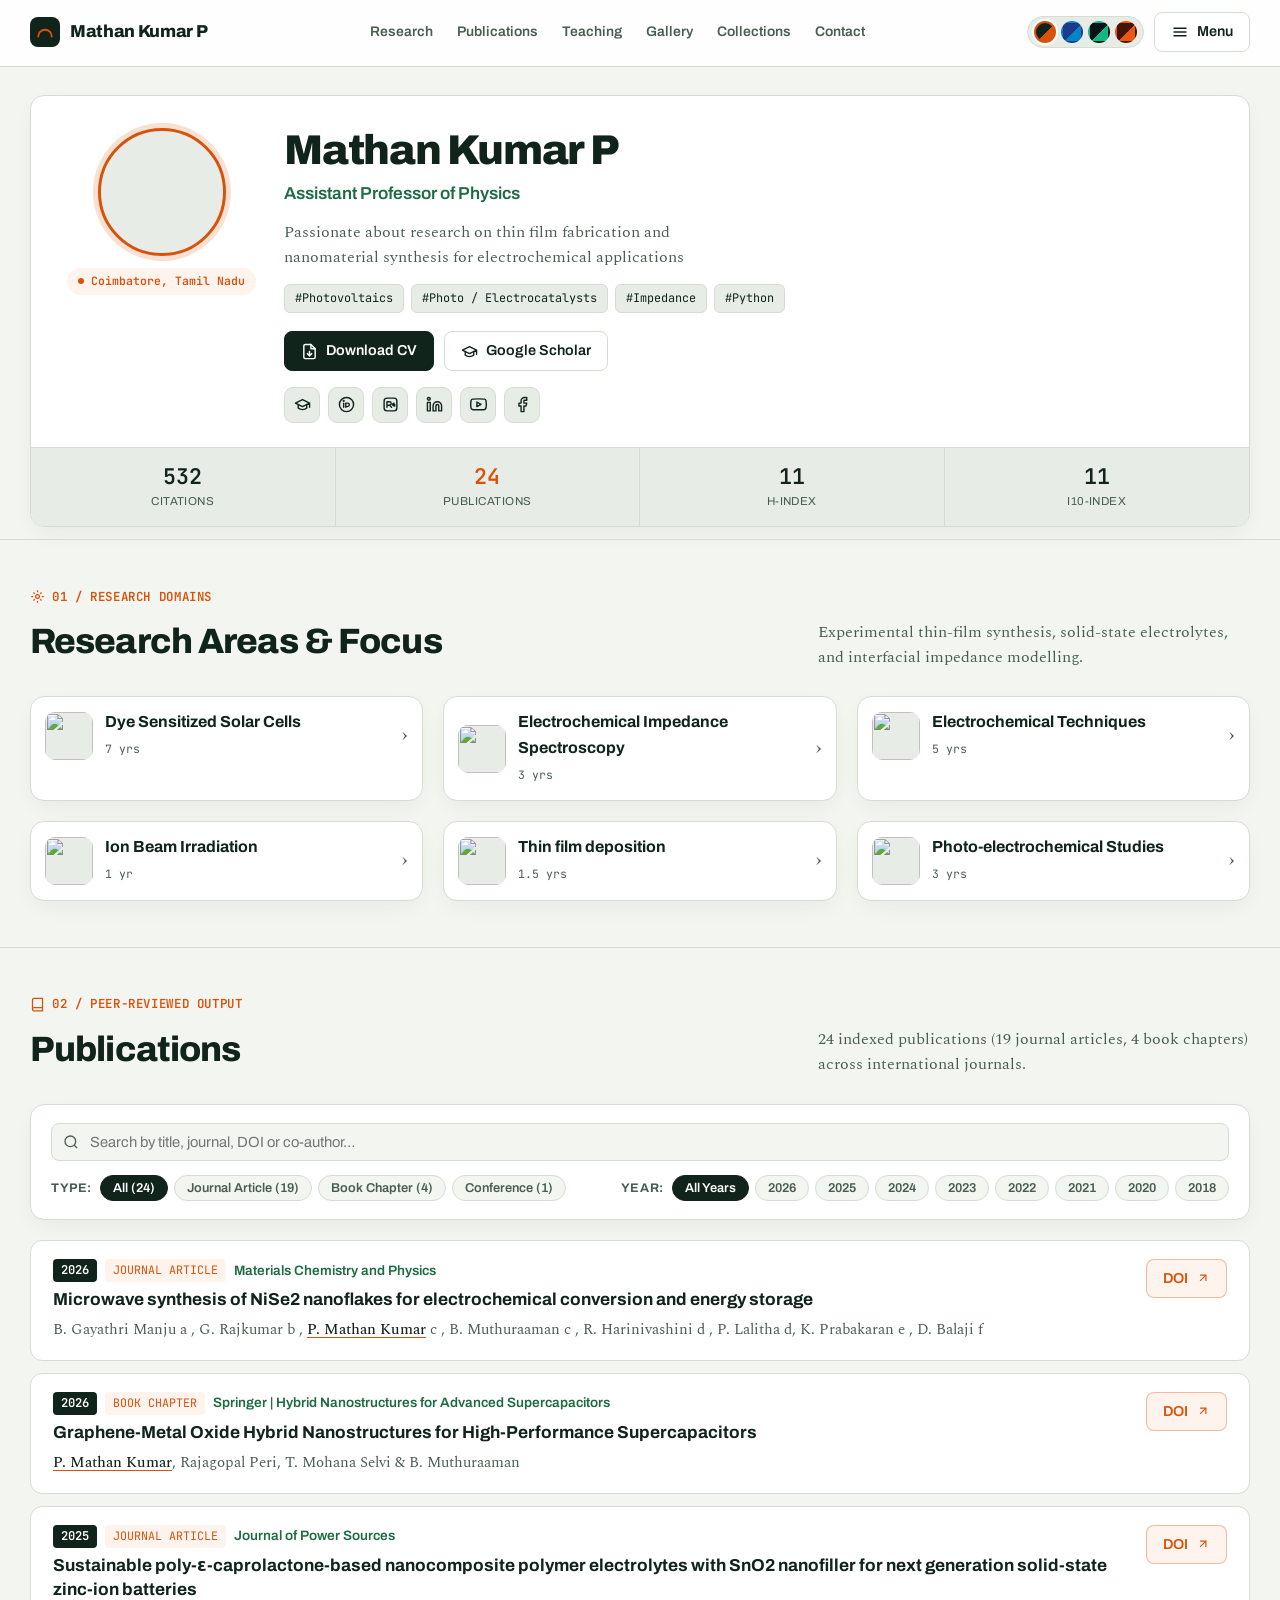
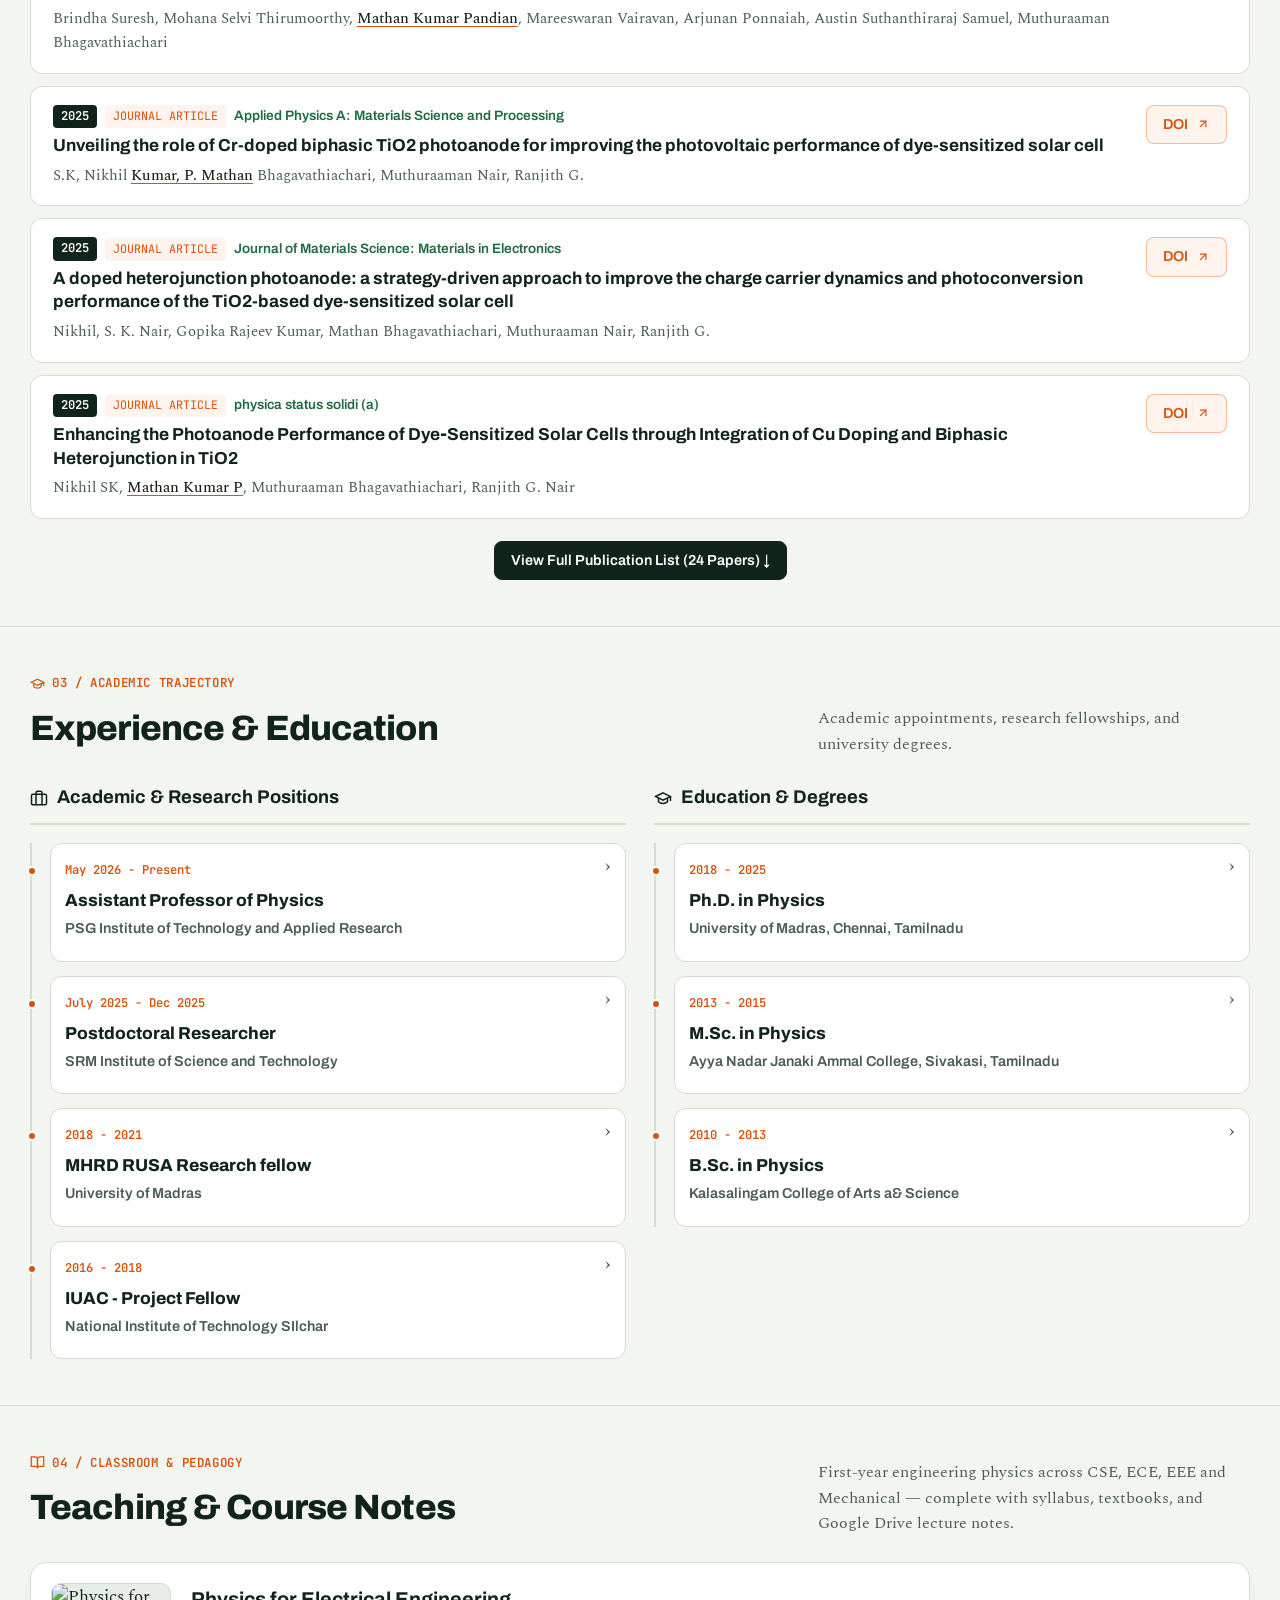
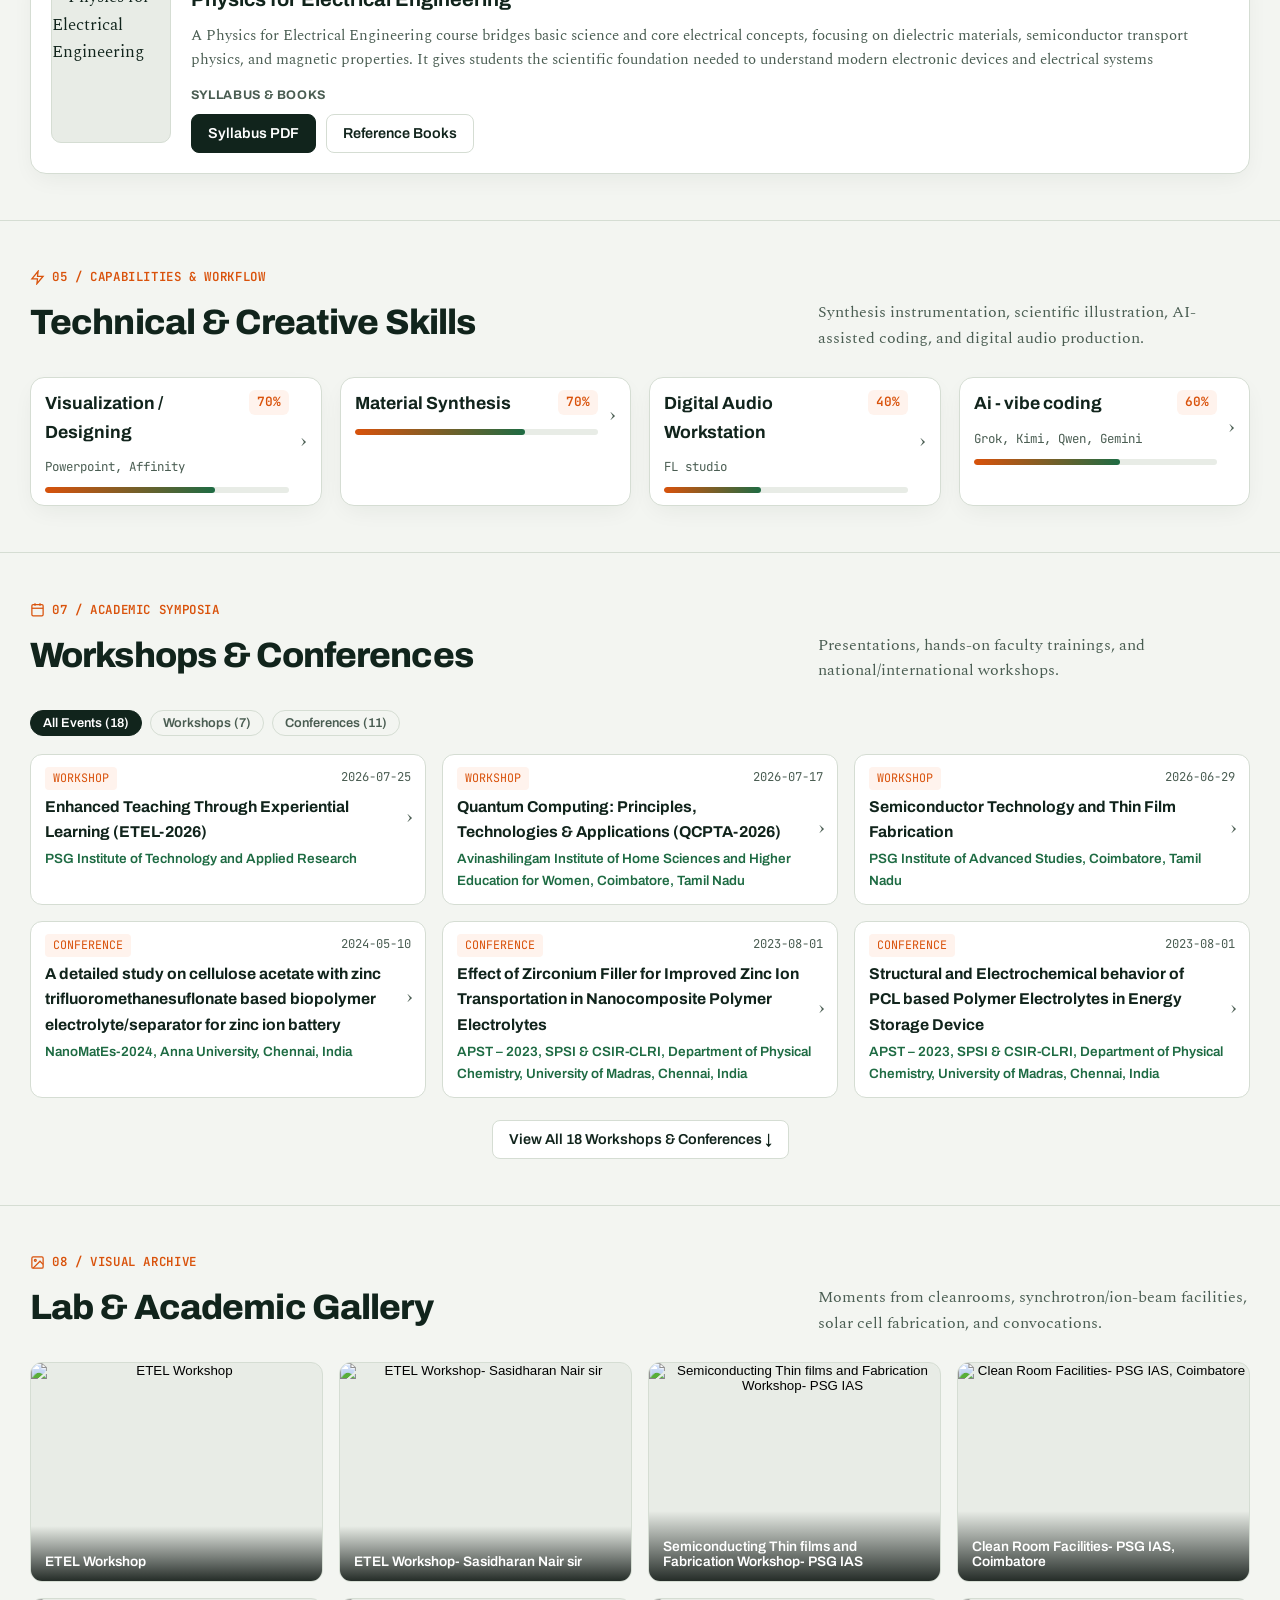
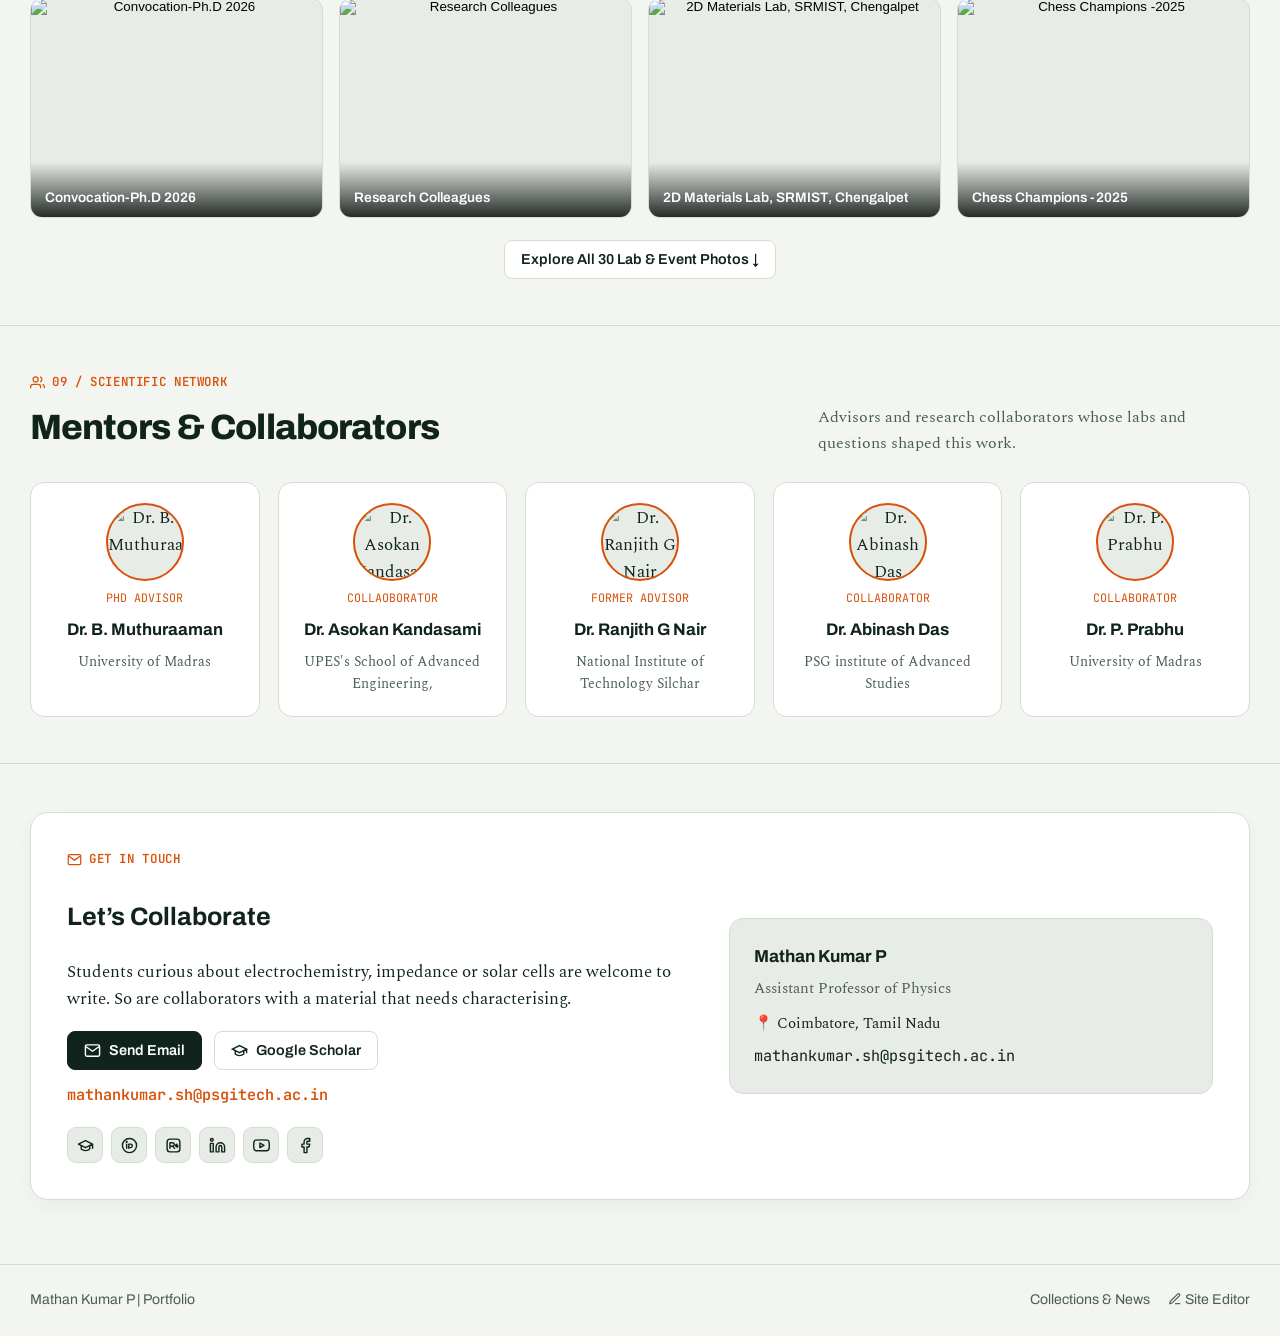
==== commit 9fedf471: "Update index.html" ====
--- a/index.html
+++ b/index.html
@@ -25,77 +25,80 @@
     <nav class="nav" aria-label="Sections">
       <a href="#research">Research</a>
       <a href="#publications">Publications</a>
-      <a href="#path">Path</a>
       <a href="#teaching">Teaching</a>
-      <a href="#skills">Skills</a>
-      <a href="#openings">Openings</a>
-      <a href="#events">Events</a>
       <a href="#gallery">Gallery</a>
       <a href="collections.html">Collections</a>
       <a href="#contact">Contact</a>
     </nav>
     <div class="header-tools">
       <div class="palette" id="palette" role="group" aria-label="Colour palette" data-palette-switch></div>
-      <button class="btn menu-btn" type="button" aria-expanded="false" aria-controls="drawer" aria-label="Toggle Menu">
+      <button class="btn menu-btn" type="button" aria-expanded="false" aria-controls="drawer" aria-label="Open menu">
         <svg viewBox="0 0 24 24" width="18" height="18" fill="none" stroke="currentColor" stroke-width="2" stroke-linecap="round"><path d="M4 7h16M4 12h16M4 17h16"/></svg>
         <span>Menu</span>
       </button>
     </div>
+  </div><div class="progress" id="scroll-progress"></div>
+</header>
+
+  <div class="drawer" id="drawer" hidden>
+    <div class="drawer-head">
+      <span class="drawer-title">Menu</span>
+      <button type="button" class="drawer-close" id="drawer-close" aria-label="Close menu">
+        <svg viewBox="0 0 24 24" width="20" height="20" fill="none" stroke="currentColor" stroke-width="2.2" stroke-linecap="round"><path d="M18 6 6 18M6 6l12 12"/></svg>
+      </button>
+    </div>
+    <nav class="drawer-nav" aria-label="Site sections">
+      <a href="#research"><span class="dnav-ic" aria-hidden="true">🔬</span> Research</a>
+      <a href="#publications"><span class="dnav-ic" aria-hidden="true">📄</span> Publications</a>
+      <a href="#path"><span class="dnav-ic" aria-hidden="true">🛤️</span> Path</a>
+      <a href="#teaching"><span class="dnav-ic" aria-hidden="true">👨‍🏫</span> Teaching</a>
+      <a href="#skills"><span class="dnav-ic" aria-hidden="true">⚡</span> Skills</a>
+      <a href="#events"><span class="dnav-ic" aria-hidden="true">📅</span> Events</a>
+      <a href="#gallery"><span class="dnav-ic" aria-hidden="true">🖼️</span> Gallery</a>
+      <a href="collections.html"><span class="dnav-ic" aria-hidden="true">🗂️</span> Collections</a>
+      <a href="#contact"><span class="dnav-ic" aria-hidden="true">✉️</span> Contact</a>
+    </nav>
+    <div class="drawer-foot">
+      <div class="palette" role="group" aria-label="Colour palette" data-palette-switch></div>
+    </div>
   </div>
-  <div class="drawer" id="drawer" hidden>
-    <nav aria-label="Mobile Navigation">
-      <a href="#research">Research</a>
-      <a href="#publications">Publications</a>
-      <a href="#path">Path</a>
-      <a href="#teaching">Teaching</a>
-      <a href="#skills">Skills</a>
-      <a href="#openings">Openings</a>
-      <a href="#events">Events</a>
-      <a href="#gallery">Gallery</a>
-      <a href="collections.html">Collections &amp; News</a>
-      <a href="#contact">Contact</a>
-    </nav>
-    <div class="palette" role="group" aria-label="Colour palette" data-palette-switch></div>
-  </div>
-  <div class="progress" id="scroll-progress"></div>
-</header>
+
 
 <main id="main">
-  <!-- HERO SECTION -->
+  <!-- HERO SECTION — unified professional profile card -->
   <section class="hero" aria-label="Introduction">
-    <div class="wrap hero-grid">
-      <div class="hero-card hero-left">
-        <div class="nyquist-watermark" aria-hidden="true"></div>
-        <div class="loc-pill" id="loc-pill">
-          <span class="pulse-dot"></span>
-          <span id="hero-location">Coimbatore, Tamil Nadu</span>
-        </div>
-        <h1 class="display hero-title" id="name">Mathan Kumar P</h1>
-        <p class="role" id="role"></p>
-        <p class="bio" id="bio"></p>
-        <ul class="keywords" id="keywords" aria-label="Research keywords"></ul>
-        <div class="hero-actions">
-          <a class="btn primary" id="cv" href="#" target="_blank" rel="noopener">
-            <svg viewBox="0 0 24 24" width="17" height="17" fill="none" stroke="currentColor" stroke-width="2" stroke-linecap="round" stroke-linejoin="round"><path d="M14 2H6a2 2 0 0 0-2 2v16a2 2 0 0 0 2 2h12a2 2 0 0 0 2-2V8z"/><polyline points="14 2 14 8 20 8"/><line x1="12" y1="18" x2="12" y2="12"/><polyline points="9 15 12 18 15 15"/></svg>
-            <span>Download CV</span>
-          </a>
-          <a class="btn" id="scholar" href="#" target="_blank" rel="noopener">
-            <svg viewBox="0 0 24 24" width="17" height="17" fill="none" stroke="currentColor" stroke-width="2" stroke-linecap="round" stroke-linejoin="round"><path d="M22 10v6M2 10l10-5 10 5-10 5z"/><path d="M6 12v5c3 3 9 3 12 0v-5"/></svg>
-            <span>Google Scholar</span>
-          </a>
-        </div>
-        <div class="social-icon-bar" id="elsewhere" aria-label="Academic and social profiles"></div>
-      </div>
-
-      <!-- RIGHT PANEL: ROUND PORTRAIT ON TOP + METRICS BENEATH -->
-      <aside class="hero-card hero-right" aria-label="Portrait and Scholar Metrics">
-        <div class="portrait-wrap">
-          <div class="round-photo" id="photo">
-            <span class="mono" id="mono" aria-hidden="true">MKP</span>
-          </div>
-        </div>
-        <div class="metrics-panel" id="metrics"></div>
-      </aside>
+    <div class="wrap">
+      <div class="profile-card card-surface">
+        <div class="profile-top">
+          <div class="profile-photo-col">
+            <div class="round-photo" id="photo">
+              <span class="mono" id="mono" aria-hidden="true">MKP</span>
+            </div>
+            <div class="loc-pill" id="loc-pill">
+              <span class="pulse-dot"></span>
+              <span id="hero-location">Coimbatore, Tamil Nadu</span>
+            </div>
+          </div>
+          <div class="profile-info">
+            <h1 class="display hero-title" id="name">Mathan Kumar P</h1>
+            <p class="role" id="role"></p>
+            <p class="bio" id="bio"></p>
+            <ul class="keywords" id="keywords" aria-label="Research keywords"></ul>
+            <div class="hero-actions">
+              <a class="btn primary" id="cv" href="#" target="_blank" rel="noopener">
+                <svg viewBox="0 0 24 24" width="17" height="17" fill="none" stroke="currentColor" stroke-width="2" stroke-linecap="round" stroke-linejoin="round"><path d="M14 2H6a2 2 0 0 0-2 2v16a2 2 0 0 0 2 2h12a2 2 0 0 0 2-2V8z"/><polyline points="14 2 14 8 20 8"/><line x1="12" y1="18" x2="12" y2="12"/><polyline points="9 15 12 18 15 15"/></svg>
+                <span>Download CV</span>
+              </a>
+              <a class="btn" id="scholar" href="#" target="_blank" rel="noopener">
+                <svg viewBox="0 0 24 24" width="17" height="17" fill="none" stroke="currentColor" stroke-width="2" stroke-linecap="round" stroke-linejoin="round"><path d="M22 10v6M2 10l10-5 10 5-10 5z"/><path d="M6 12v5c3 3 9 3 12 0v-5"/></svg>
+                <span>Google Scholar</span>
+              </a>
+            </div>
+            <div class="social-icon-bar" id="elsewhere" aria-label="Academic and social profiles"></div>
+          </div>
+        </div>
+        <div class="profile-metrics" id="metrics" aria-label="Scholar metrics"></div>
+      </div>
     </div>
   </section>
 
@@ -222,21 +225,6 @@
   </section>
 
   <!-- 06. LAB OPENINGS & STUDENT PROJECTS (STANDALONE) -->
-  <section class="block" id="openings" data-section="openings">
-    <div class="wrap">
-      <div class="sec-head">
-        <div>
-          <span class="sec-eyebrow">
-            <svg viewBox="0 0 24 24" width="15" height="15" fill="none" stroke="currentColor" stroke-width="2"><path d="M16 21v-2a4 4 0 0 0-4-4H6a4 4 0 0 0-4 4v2"/><circle cx="9" cy="7" r="4"/><line x1="19" y1="8" x2="19" y2="14"/><line x1="22" y1="11" x2="16" y2="11"/></svg>
-            06 / Join the Research Group
-          </span>
-          <h2 class="display">Openings &amp; Student Projects</h2>
-        </div>
-        <p class="sec-sub">Opportunities for motivated UG/PG students and research interns.</p>
-      </div>
-      <div class="jobs-grid" id="jobs-list"></div>
-    </div>
-  </section>
 
   <!-- 07. CONFERENCES & WORKSHOPS (STANDALONE) -->
   <section class="block" id="events" data-section="events">
--- a/assets/css/style.css
+++ b/assets/css/style.css
@@ -186,6 +186,7 @@
   background: color-mix(in srgb, var(--surface) 88%, transparent);
   backdrop-filter: blur(12px);
   border-bottom: 1px solid var(--line);
+  overflow: visible;
 }
 
 .top-inner {
@@ -272,26 +273,99 @@
   box-shadow: 0 0 0 2px var(--surface);
 }
 
-.menu-btn { display: none; }
-
+.menu-btn {
+  display: inline-flex;
+}
+
+/* App-style vertical side drawer */
 .drawer {
-  border-top: 1px solid var(--line);
+  position: fixed;
+  inset: 0 0 0 auto;
+  width: min(320px, 88vw);
+  height: 100%;
+  max-height: 100dvh;
   background: var(--surface);
-  padding: 16px 20px;
-}
-.drawer nav {
-  display: grid;
-  grid-template-columns: repeat(2, 1fr);
-  gap: 8px;
-  margin-bottom: 14px;
-}
-.drawer nav a {
+  border-left: 1px solid var(--line);
+  box-shadow: -12px 0 40px rgba(0,0,0,0.18);
+  z-index: 200;
+  display: flex;
+  flex-direction: column;
+  padding: 0;
+  animation: drawerIn 0.22s ease;
+}
+.drawer[hidden] { display: none !important; }
+body.drawer-open::before {
+  content: "";
+  position: fixed;
+  inset: 0;
+  background: rgba(8,14,11,0.45);
+  z-index: 190;
+}
+@keyframes drawerIn {
+  from { transform: translateX(100%); opacity: 0.6; }
+  to { transform: translateX(0); opacity: 1; }
+}
+.drawer-head {
+  display: flex;
+  align-items: center;
+  justify-content: space-between;
+  padding: 18px 20px;
+  border-bottom: 1px solid var(--line);
+}
+.drawer-title {
+  font-family: 'Archivo', sans-serif;
+  font-weight: 700;
+  font-size: 1.05rem;
+}
+.drawer-close {
+  width: 40px;
+  height: 40px;
+  border-radius: 10px;
+  border: 1px solid var(--line);
+  background: var(--surface-2);
+  display: inline-flex;
+  align-items: center;
+  justify-content: center;
+  cursor: pointer;
+  color: var(--ink);
+}
+.drawer-close:hover {
+  background: var(--ink);
+  color: var(--surface);
+}
+.drawer-nav {
+  display: flex;
+  flex-direction: column;
+  gap: 4px;
+  padding: 12px 14px;
+  flex: 1;
+  overflow-y: auto;
+}
+.drawer-nav a {
   font-family: 'Archivo', sans-serif;
   font-weight: 600;
-  padding: 10px 12px;
-  border-radius: 8px;
+  padding: 13px 14px;
+  border-radius: 10px;
+  font-size: 0.98rem;
+  display: flex;
+  align-items: center;
+  gap: 12px;
+  color: var(--ink);
+  transition: background 0.15s;
+  background: transparent;
+}
+.drawer-nav a:hover,
+.drawer-nav a[aria-current="page"] {
   background: var(--surface-2);
-  font-size: 0.92rem;
+}
+.dnav-ic {
+  width: 1.4em;
+  text-align: center;
+  font-size: 1.05rem;
+}
+.drawer-foot {
+  padding: 14px 20px 20px;
+  border-top: 1px solid var(--line);
 }
 
 .progress {
@@ -359,103 +433,115 @@
   color: var(--accent);
 }
 
-/* --- HERO SECTION --- */
+/* --- HERO SECTION — unified profile card --- */
 .hero {
-  padding: 32px 0 20px;
-}
-
-.hero-grid {
+  padding: 28px 0 12px;
+}
+
+.profile-card {
+  padding: 0;
+  overflow: hidden;
+  border-radius: 20px;
+}
+
+.profile-top {
   display: grid;
-  grid-template-columns: 1fr 350px;
-  gap: 22px;
-  align-items: stretch;
-}
-
-.hero-card {
-  border-radius: 18px;
-  padding: 34px;
-  position: relative;
+  grid-template-columns: auto 1fr;
+  gap: 28px;
+  padding: 32px 36px 24px;
+  align-items: start;
+}
+
+.profile-photo-col {
+  display: flex;
+  flex-direction: column;
+  align-items: center;
+  gap: 12px;
+  flex-shrink: 0;
+}
+
+.round-photo {
+  width: 128px;
+  height: 128px;
+  border-radius: 50%;
+  border: 3px solid var(--accent);
+  box-shadow: 0 0 0 5px color-mix(in srgb, var(--accent) 18%, transparent);
+  background-color: var(--surface-2);
+  background-size: cover;
+  background-position: center 22%;
+  display: flex;
+  align-items: center;
+  justify-content: center;
   overflow: hidden;
-  box-shadow: var(--shadow);
-}
-
-.hero-left {
-  background: var(--surface);
-  border: 1px solid var(--line);
-  display: flex;
-  flex-direction: column;
-  justify-content: center;
-}
-
-.nyquist-watermark {
-  position: absolute;
-  right: -60px;
-  bottom: -90px;
-  width: 360px;
-  height: 360px;
-  border-radius: 50%;
-  border: 36px solid color-mix(in srgb, var(--accent) 10%, transparent);
-  pointer-events: none;
+}
+
+.round-photo .mono {
+  font-size: 1.4rem;
+  font-weight: 700;
+  color: var(--muted);
 }
 
 .loc-pill {
   display: inline-flex;
   align-items: center;
-  gap: 8px;
-  align-self: flex-start;
-  padding: 5px 12px;
+  gap: 7px;
+  padding: 4px 11px;
   border-radius: 999px;
   background: var(--accent-soft);
   color: var(--accent);
   font-family: 'JetBrains Mono', monospace;
-  font-size: 0.76rem;
+  font-size: 0.72rem;
   font-weight: 600;
-  margin-bottom: 14px;
 }
 
 .pulse-dot {
-  width: 7px;
-  height: 7px;
+  width: 6px;
+  height: 6px;
   border-radius: 50%;
   background: var(--accent);
 }
 
+.profile-info {
+  min-width: 0;
+}
+
 .hero-title {
-  font-size: clamp(2.1rem, 4vw, 3.1rem);
+  font-size: clamp(1.9rem, 3.5vw, 2.6rem);
   font-weight: 850;
   letter-spacing: -0.03em;
-  line-height: 1.08;
-  margin: 0 0 8px;
+  line-height: 1.1;
+  margin: 0 0 6px;
 }
 
 .role {
   font-family: 'Archivo', sans-serif;
-  font-size: 1.18rem;
+  font-size: 1.08rem;
   font-weight: 600;
   color: var(--accent-2);
+  margin: 0 0 12px;
+}
+
+.bio {
+  font-size: 1.02rem;
+  color: var(--muted);
+  max-width: 58ch;
   margin: 0 0 14px;
-}
-
-.bio {
-  font-size: 1.08rem;
-  color: var(--muted);
-  max-width: 62ch;
-  margin: 0 0 18px;
+  line-height: 1.55;
 }
 
 .keywords {
   list-style: none;
   padding: 0;
-  margin: 0 0 24px;
+  margin: 0 0 18px;
   display: flex;
   flex-wrap: wrap;
-  gap: 8px;
+  gap: 7px;
 }
 
 .keywords li {
   font-family: 'JetBrains Mono', monospace;
-  font-size: 0.78rem;
-  padding: 5px 11px;
+  font-size: 0.74rem;
+  padding: 4px 10px;
   border-radius: 6px;
   background: var(--surface-2);
   color: var(--ink);
@@ -465,22 +551,21 @@
 .hero-actions {
   display: flex;
   flex-wrap: wrap;
-  gap: 12px;
-  margin-bottom: 22px;
-}
-
-/* Social Media Icon Buttons */
+  gap: 10px;
+  margin-bottom: 16px;
+}
+
 .social-icon-bar {
   display: flex;
   flex-wrap: wrap;
-  gap: 10px;
+  gap: 8px;
   align-items: center;
 }
 
 .soc-icon-link {
-  width: 40px;
-  height: 40px;
-  border-radius: 10px;
+  width: 36px;
+  height: 36px;
+  border-radius: 9px;
   background: var(--surface-2);
   border: 1px solid var(--line);
   color: var(--ink);
@@ -496,86 +581,54 @@
   transform: translateY(-2px);
 }
 .soc-icon-link svg {
-  width: 19px;
-  height: 19px;
-}
-
-/* Right Panel: Centered Round Portrait + Metrics Underneath */
-.hero-right {
-  background: var(--panel-dark);
-  color: var(--panel-ink);
-  border: 1px solid color-mix(in srgb, var(--panel-ink) 12%, transparent);
-  display: flex;
-  flex-direction: column;
-  align-items: center;
-  justify-content: space-between;
-  padding: 28px 22px;
-  gap: 20px;
-}
-
-.portrait-wrap {
-  display: flex;
-  flex-direction: column;
-  align-items: center;
-  width: 100%;
-}
-
-.round-photo {
-  width: 136px;
-  height: 136px;
-  border-radius: 50%;
-  border: 3px solid var(--accent);
-  box-shadow: 0 0 0 6px rgba(217, 82, 11, 0.16);
-  background-color: var(--panel-dark-2);
-  background-size: cover;
-  background-position: center 22%;
-  display: flex;
-  align-items: center;
-  justify-content: center;
-  overflow: hidden;
-  flex-shrink: 0;
-}
-
-.round-photo .mono {
-  font-size: 1.5rem;
-  font-weight: 700;
-  color: var(--panel-ink);
-}
-
-.metrics-panel {
-  width: 100%;
+  width: 17px;
+  height: 17px;
+}
+
+/* Metrics strip under profile */
+.profile-metrics {
   display: grid;
-  grid-template-columns: repeat(2, 1fr);
-  gap: 10px;
+  grid-template-columns: repeat(4, 1fr);
+  gap: 0;
+  border-top: 1px solid var(--line);
+  background: var(--surface-2);
 }
 
 .metric-tile {
-  background: var(--panel-dark-2);
-  border: 1px solid rgba(255, 255, 255, 0.09);
-  border-radius: 12px;
-  padding: 12px 14px;
+  padding: 16px 12px;
   text-align: center;
+  border-right: 1px solid var(--line);
+}
+.metric-tile:last-child {
+  border-right: none;
 }
 
 .metric-val {
   display: block;
   font-family: 'JetBrains Mono', monospace;
-  font-size: 1.45rem;
+  font-size: 1.35rem;
   font-weight: 700;
-  color: #ffffff;
+  color: var(--ink);
   line-height: 1.15;
 }
 
-.metric-tile:nth-child(2) .metric-val { color: var(--accent); }
+.metric-tile:nth-child(2) .metric-val {
+  color: var(--accent);
+}
 
 .metric-lbl {
   display: block;
   font-family: 'Archivo', sans-serif;
-  font-size: 0.76rem;
-  color: rgba(255, 255, 255, 0.72);
+  font-size: 0.72rem;
+  color: var(--muted);
   margin-top: 3px;
   text-transform: uppercase;
   letter-spacing: 0.04em;
+}
+
+/* Legacy class aliases (if JS still references) */
+.hero-grid, .hero-card, .hero-left, .hero-right, .portrait-wrap, .metrics-panel, .nyquist-watermark {
+  /* no-op fallbacks */
 }
 
 /* --- SECTIONS & HEADERS --- */
@@ -694,10 +747,34 @@
 }
 
 .domain-body p {
-  margin: 0 0 14px;
+  margin: 0 0 8px;
   color: var(--muted);
   font-size: 0.95rem;
   flex: 1;
+  display: -webkit-box;
+  -webkit-line-clamp: 4;
+  -webkit-box-orient: vertical;
+  overflow: hidden;
+  transition: none;
+}
+.domain-body p.is-expanded {
+  -webkit-line-clamp: unset;
+  display: block;
+}
+.domain-more {
+  align-self: flex-start;
+  margin: 0 0 12px;
+  padding: 0;
+  border: none;
+  background: none;
+  color: var(--accent);
+  font-family: 'Archivo', sans-serif;
+  font-size: 0.84rem;
+  font-weight: 650;
+  cursor: pointer;
+}
+.domain-more:hover {
+  text-decoration: underline;
 }
 
 .domain-meter {
@@ -975,30 +1052,37 @@
   background: var(--surface);
   border: 1px solid var(--line);
   border-radius: 16px;
-  padding: 24px;
-  display: grid;
-  grid-template-columns: 140px 1fr;
-  gap: 24px;
-  align-items: start;
+  padding: 20px;
+  display: flex;
+  flex-wrap: wrap;
+  gap: 20px;
+  align-items: flex-start;
   box-shadow: var(--shadow);
 }
 
 .course-cover {
-  width: 140px;
-  height: 185px;
+  width: 120px;
+  height: 160px;
+  flex: 0 0 120px;
   border-radius: 10px;
   object-fit: cover;
   border: 1px solid var(--line);
   background: var(--surface-2);
+  display: block;
+}
+
+.course-body {
+  flex: 1 1 220px;
+  min-width: 0;
 }
 
 .course-body h3 {
   margin: 0 0 8px;
-  font-size: 1.35rem;
+  font-size: 1.25rem;
 }
 
 .course-body p {
-  margin: 0 0 18px;
+  margin: 0 0 14px;
   color: var(--muted);
 }
 
@@ -1301,8 +1385,22 @@
   padding: 22px;
 }
 
+.rail-title {
+  font-size: 2rem;
+  margin: 6px 0 10px;
+}
+
+.rail-desc {
+  margin: 0 0 18px;
+  font-size: 0.95rem;
+}
+
 .rail-block {
   margin-top: 18px;
+}
+
+.rail-search .pub-search-wrap {
+  margin-top: 6px;
 }
 
 .cats {
@@ -1336,11 +1434,34 @@
   background: var(--ink);
   color: var(--surface);
 }
+.cat-btn[aria-pressed="true"] .cat-count {
+  opacity: 0.85;
+}
 
 .cat-btn-left {
   display: inline-flex;
   align-items: center;
   gap: 9px;
+}
+
+.cat-count {
+  font-size: 0.76rem;
+  opacity: 0.8;
+}
+
+.suggest {
+  margin-top: 16px;
+  font-size: 0.88rem;
+}
+
+/* Mobile-only elements hidden on desktop */
+.col-mobile-head,
+.mobile-filters {
+  display: none;
+}
+
+.col-main-wrap {
+  min-width: 0;
 }
 
 .col-group {
@@ -1354,6 +1475,7 @@
   border-bottom: 2px solid var(--line);
   padding-bottom: 10px;
   margin-bottom: 18px;
+  gap: 12px;
 }
 
 .col-group-head h2 {
@@ -1364,6 +1486,11 @@
   gap: 10px;
 }
 
+.item-count {
+  font-size: 0.82rem;
+  white-space: nowrap;
+}
+
 .col-cards {
   display: grid;
   grid-template-columns: repeat(auto-fill, minmax(300px, 1fr));
@@ -1378,12 +1505,15 @@
   display: flex;
   flex-direction: column;
   justify-content: space-between;
-  transition: transform 0.18s ease, border-color 0.18s ease;
+  transition: transform 0.18s ease, border-color 0.18s ease, box-shadow 0.18s ease;
   box-shadow: var(--shadow);
+  text-decoration: none;
+  color: inherit;
 }
 .res-card:hover {
   transform: translateY(-3px);
   border-color: var(--accent);
+  box-shadow: 0 8px 24px rgba(0,0,0,0.08);
 }
 
 .res-thumb {
@@ -1406,12 +1536,23 @@
   gap: 6px;
   flex-wrap: wrap;
   margin-bottom: 8px;
+  align-items: center;
+}
+
+.tag-chip {
+  padding: 1px 8px;
+  font-size: 0.72rem;
+}
+
+.date-tag {
+  font-size: 0.72rem;
 }
 
 .res-title {
   margin: 0 0 8px;
   font-size: 1.08rem;
   font-weight: 750;
+  line-height: 1.3;
 }
 
 .res-desc {
@@ -1420,6 +1561,10 @@
   color: var(--muted);
   flex: 1;
   white-space: pre-line;
+  display: -webkit-box;
+  -webkit-line-clamp: 4;
+  -webkit-box-orient: vertical;
+  overflow: hidden;
 }
 
 .res-foot {
@@ -1432,6 +1577,140 @@
   font-size: 0.76rem;
   color: var(--accent);
   font-weight: 600;
+}
+
+.res-host {
+  overflow: hidden;
+  text-overflow: ellipsis;
+  white-space: nowrap;
+  max-width: 70%;
+}
+
+.empty-state {
+  padding: 40px 24px;
+  text-align: center;
+  display: flex;
+  flex-direction: column;
+  align-items: center;
+  gap: 14px;
+}
+
+/* --- MOBILE COLLECTIONS FILTERS --- */
+.mobile-search-row {
+  display: flex;
+  gap: 10px;
+  align-items: center;
+}
+
+.mobile-search {
+  flex: 1;
+  min-width: 0;
+}
+
+.filter-toggle {
+  flex-shrink: 0;
+  position: relative;
+  gap: 6px;
+  padding: 9px 12px;
+  font-size: 0.88rem;
+}
+.filter-toggle.is-open {
+  background: var(--ink);
+  color: var(--surface);
+  border-color: var(--ink);
+}
+
+.filter-badge {
+  position: absolute;
+  top: -5px;
+  right: -5px;
+  min-width: 18px;
+  height: 18px;
+  padding: 0 5px;
+  border-radius: 999px;
+  background: var(--accent);
+  color: #fff;
+  font-size: 0.68rem;
+  font-weight: 700;
+  display: inline-flex;
+  align-items: center;
+  justify-content: center;
+  line-height: 1;
+}
+.filter-badge[hidden] {
+  display: none !important;
+}
+
+.mobile-cat-scroll {
+  display: flex;
+  gap: 8px;
+  overflow-x: auto;
+  padding: 12px 0 4px;
+  margin: 0 -4px;
+  scrollbar-width: none;
+  -ms-overflow-style: none;
+}
+.mobile-cat-scroll::-webkit-scrollbar { display: none; }
+
+.m-chip {
+  display: inline-flex;
+  align-items: center;
+  gap: 6px;
+  flex-shrink: 0;
+  padding: 8px 12px;
+  border-radius: 999px;
+  border: 1px solid var(--line);
+  background: var(--surface);
+  color: var(--ink);
+  font-family: 'Archivo', sans-serif;
+  font-size: 0.84rem;
+  font-weight: 600;
+  cursor: pointer;
+  transition: all 0.15s;
+  white-space: nowrap;
+}
+.m-chip svg {
+  width: 14px;
+  height: 14px;
+  flex-shrink: 0;
+}
+.m-chip:hover {
+  border-color: var(--accent);
+}
+.m-chip[aria-pressed="true"] {
+  background: var(--ink);
+  color: var(--surface);
+  border-color: var(--ink);
+}
+
+.mobile-cats-panel {
+  margin-top: 12px;
+  border-top: 1px solid var(--line);
+  padding-top: 12px;
+}
+.mobile-cats-panel[hidden] {
+  display: none;
+}
+.mobile-panel-inner .cats {
+  margin-top: 0;
+}
+.mobile-panel-inner .filter-lbl {
+  display: block;
+  margin: 12px 0 6px;
+}
+
+.mobile-suggest {
+  margin: 10px 0 0;
+  font-size: 0.84rem;
+}
+
+.mobile-title {
+  font-size: 1.75rem;
+  margin: 4px 0 6px;
+}
+.mobile-desc {
+  margin: 0 0 4px;
+  font-size: 0.92rem;
 }
 
 /* --- LIGHTBOX --- */
@@ -1699,13 +1978,320 @@
   margin: 0;
 }
 
+
+/* --- COMPACT COLLAPSIBLE CARDS --- */
+.chev {
+  font-size: 1.35rem;
+  line-height: 1;
+  color: var(--muted);
+  transition: transform 0.2s;
+  flex-shrink: 0;
+}
+.is-open > .domain-toggle .chev,
+.is-open > .tl-toggle .chev,
+.is-open > .skill-toggle .chev,
+.is-open > .ev-toggle .chev {
+  transform: rotate(90deg);
+}
+
+.domain-card.is-compact {
+  padding: 0;
+  overflow: hidden;
+}
+.domain-toggle {
+  width: 100%;
+  display: flex;
+  align-items: center;
+  justify-content: space-between;
+  gap: 12px;
+  padding: 12px 14px;
+  border: none;
+  background: transparent;
+  cursor: pointer;
+  text-align: left;
+  color: inherit;
+  font: inherit;
+}
+.domain-toggle-left {
+  display: flex;
+  align-items: center;
+  gap: 12px;
+  min-width: 0;
+}
+.domain-thumb {
+  width: 48px;
+  height: 48px;
+  border-radius: 10px;
+  object-fit: cover;
+  flex-shrink: 0;
+  background: var(--surface-2);
+}
+.domain-thumb-ph {
+  width: 48px;
+  height: 48px;
+  border-radius: 10px;
+  background: var(--surface-2);
+  flex-shrink: 0;
+}
+.domain-toggle h3 {
+  margin: 0;
+  font-size: 1rem;
+  font-weight: 700;
+}
+.domain-yr-inline {
+  font-family: 'JetBrains Mono', monospace;
+  font-size: 0.72rem;
+  color: var(--muted);
+}
+.domain-panel {
+  padding: 0 14px 14px 74px;
+  border-top: 1px solid var(--line);
+}
+.domain-panel .domain-desc {
+  margin: 10px 0 10px;
+  font-size: 0.9rem;
+  color: var(--muted);
+}
+.domain-panel .domain-meter {
+  margin-top: 6px;
+}
+
+/* Path timeline compact */
+.tl-card.is-compact {
+  padding: 0;
+}
+.tl-toggle {
+  width: 100%;
+  display: flex;
+  align-items: flex-start;
+  justify-content: space-between;
+  gap: 10px;
+  padding: 12px 14px;
+  border: none;
+  background: transparent;
+  cursor: pointer;
+  text-align: left;
+  color: inherit;
+  font: inherit;
+}
+.tl-toggle-main { min-width: 0; }
+.tl-panel {
+  padding: 0 14px 12px;
+  border-top: 1px solid var(--line);
+}
+.tl-panel .tl-desc {
+  margin: 10px 0 0;
+  font-size: 0.9rem;
+  color: var(--muted);
+}
+
+/* Skills compact */
+.skill-card.is-compact {
+  padding: 0;
+}
+.skill-toggle {
+  width: 100%;
+  display: grid;
+  grid-template-columns: 1fr auto;
+  gap: 6px 12px;
+  padding: 12px 14px;
+  border: none;
+  background: transparent;
+  cursor: pointer;
+  text-align: left;
+  color: inherit;
+  font: inherit;
+  position: relative;
+}
+.skill-toggle .skill-top {
+  grid-column: 1;
+}
+.skill-toggle .skill-soft {
+  grid-column: 1;
+  font-size: 0.78rem;
+  color: var(--muted);
+}
+.skill-toggle .domain-meter {
+  grid-column: 1;
+  margin-top: 4px;
+}
+.skill-toggle .chev {
+  grid-column: 2;
+  grid-row: 1 / span 3;
+  align-self: center;
+}
+.skill-panel {
+  padding: 0 14px 14px;
+  border-top: 1px solid var(--line);
+}
+.skill-panel .skill-desc {
+  margin: 10px 0 12px;
+  font-size: 0.9rem;
+  color: var(--muted);
+}
+
+/* Events compact */
+.ev-card.is-compact {
+  padding: 0;
+}
+.ev-toggle {
+  width: 100%;
+  display: block;
+  padding: 12px 14px;
+  border: none;
+  background: transparent;
+  cursor: pointer;
+  text-align: left;
+  color: inherit;
+  font: inherit;
+  position: relative;
+}
+.ev-toggle .chev {
+  position: absolute;
+  right: 12px;
+  top: 50%;
+  transform: translateY(-50%);
+}
+.ev-card.is-open .ev-toggle .chev {
+  transform: translateY(-50%) rotate(90deg);
+}
+.ev-title {
+  margin: 4px 0;
+  font-size: 0.98rem;
+  font-weight: 700;
+  padding-right: 24px;
+}
+.ev-panel {
+  padding: 0 14px 12px;
+  border-top: 1px solid var(--line);
+}
+.ev-desc {
+  margin: 10px 0 0;
+  font-size: 0.88rem;
+  color: var(--muted);
+}
+
+/* Teaching resources */
+.course-card.is-compact {
+  /* keep flex gap for image + body */
+  gap: 20px;
+}
+.course-desc {
+  font-size: 0.92rem;
+  color: var(--muted);
+  margin: 0 0 14px;
+}
+.course-meta-grid {
+  display: grid;
+  gap: 14px;
+}
+.course-meta-block .filter-lbl {
+  display: block;
+  margin-bottom: 8px;
+}
+.course-res-list {
+  display: flex;
+  flex-direction: column;
+  gap: 6px;
+}
+.res-link {
+  display: inline-flex;
+  align-items: center;
+  gap: 8px;
+  padding: 8px 10px;
+  border-radius: 8px;
+  background: var(--surface-2);
+  border: 1px solid var(--line);
+  font-size: 0.88rem;
+  font-weight: 600;
+  color: var(--ink);
+}
+.res-link:hover {
+  border-color: var(--accent);
+  color: var(--accent);
+}
+.res-link-ic { font-size: 0.95rem; }
+
+/* Collection thumbs */
+.yt-thumb {
+  position: relative;
+  background: #111;
+}
+.yt-thumb img {
+  width: 100%;
+  height: 100%;
+  object-fit: cover;
+  opacity: 0.92;
+}
+.yt-play {
+  position: absolute;
+  inset: 0;
+  display: flex;
+  align-items: center;
+  justify-content: center;
+  color: #fff;
+  font-size: 1.4rem;
+  text-shadow: 0 2px 8px rgba(0,0,0,0.5);
+  pointer-events: none;
+}
+.fav-thumb {
+  display: flex;
+  align-items: center;
+  justify-content: center;
+  background: var(--surface-2);
+  height: 88px;
+}
+.site-favicon {
+  border-radius: 3px;
+  margin-right: 6px;
+  vertical-align: -2px;
+  width: 14px;
+  height: 14px;
+  display: inline-block;
+  object-fit: contain;
+}
+.res-host {
+  display: inline-flex;
+  align-items: center;
+  gap: 6px;
+  min-width: 0;
+}
+
 /* --- RESPONSIVE BREAKPOINTS --- */
 @media (max-width: 1024px) {
-  .hero-grid { grid-template-columns: 1fr; }
+  .profile-top { grid-template-columns: 1fr; justify-items: center; text-align: center; }
+  .profile-info { display: flex; flex-direction: column; align-items: center; }
+  .keywords { justify-content: center; }
+  .hero-actions { justify-content: center; }
+  .social-icon-bar { justify-content: center; }
+  .profile-metrics { grid-template-columns: repeat(2, 1fr); }
+  .metric-tile:nth-child(2) { border-right: none; }
   .path-dual-grid { grid-template-columns: 1fr; }
   .contact-card { grid-template-columns: 1fr; }
-  .col-layout { grid-template-columns: 1fr; }
-  .rail { position: static; }
+  .col-layout {
+    grid-template-columns: 1fr;
+    gap: 0;
+    padding: 16px 0 48px;
+  }
+  /* Hide desktop rail; show mobile filter system */
+  .rail { display: none; }
+  .col-mobile-head {
+    display: block;
+    padding: 8px 0 12px;
+  }
+  .mobile-filters {
+    display: block;
+    position: sticky;
+    top: 64px;
+    z-index: 40;
+    padding: 14px 16px;
+    margin-bottom: 20px;
+    border-radius: 14px;
+    box-shadow: 0 4px 20px rgba(0,0,0,0.06);
+  }
+  .col-cards {
+    grid-template-columns: 1fr;
+  }
   .adm-shell { grid-template-columns: 210px 1fr; }
   .adm-side { display: none; }
 }
@@ -1714,7 +2300,16 @@
   .nav { display: none; }
   .menu-btn { display: inline-flex; }
   .hero-card { padding: 24px 20px; }
-  .course-card { grid-template-columns: 1fr; }
+  .course-card {
+    flex-direction: column;
+  }
+  .course-cover {
+    width: 100%;
+    max-width: 160px;
+    height: auto;
+    aspect-ratio: 3/4;
+    flex: none;
+  }
   .pub-card { flex-direction: column; }
   .adm-shell { grid-template-columns: 1fr; }
   .adm-nav {
@@ -1725,4 +2320,30 @@
   }
   .adm-tab { white-space: nowrap; }
   .field-grid-2, .note-row { grid-template-columns: 1fr; }
+
+  /* Tighter vertical rhythm on mobile */
+  .block {
+    padding: 36px 0;
+  }
+  .sec-head {
+    margin-bottom: 18px;
+  }
+
+  /* Tighter mobile collections */
+  .mobile-filters {
+    top: 58px;
+    padding: 12px 14px;
+    margin-left: -4px;
+    margin-right: -4px;
+    border-radius: 12px;
+  }
+  .col-group-head h2 {
+    font-size: 1.2rem;
+  }
+  .res-body {
+    padding: 14px;
+  }
+  .res-desc {
+    -webkit-line-clamp: 3;
+  }
 }
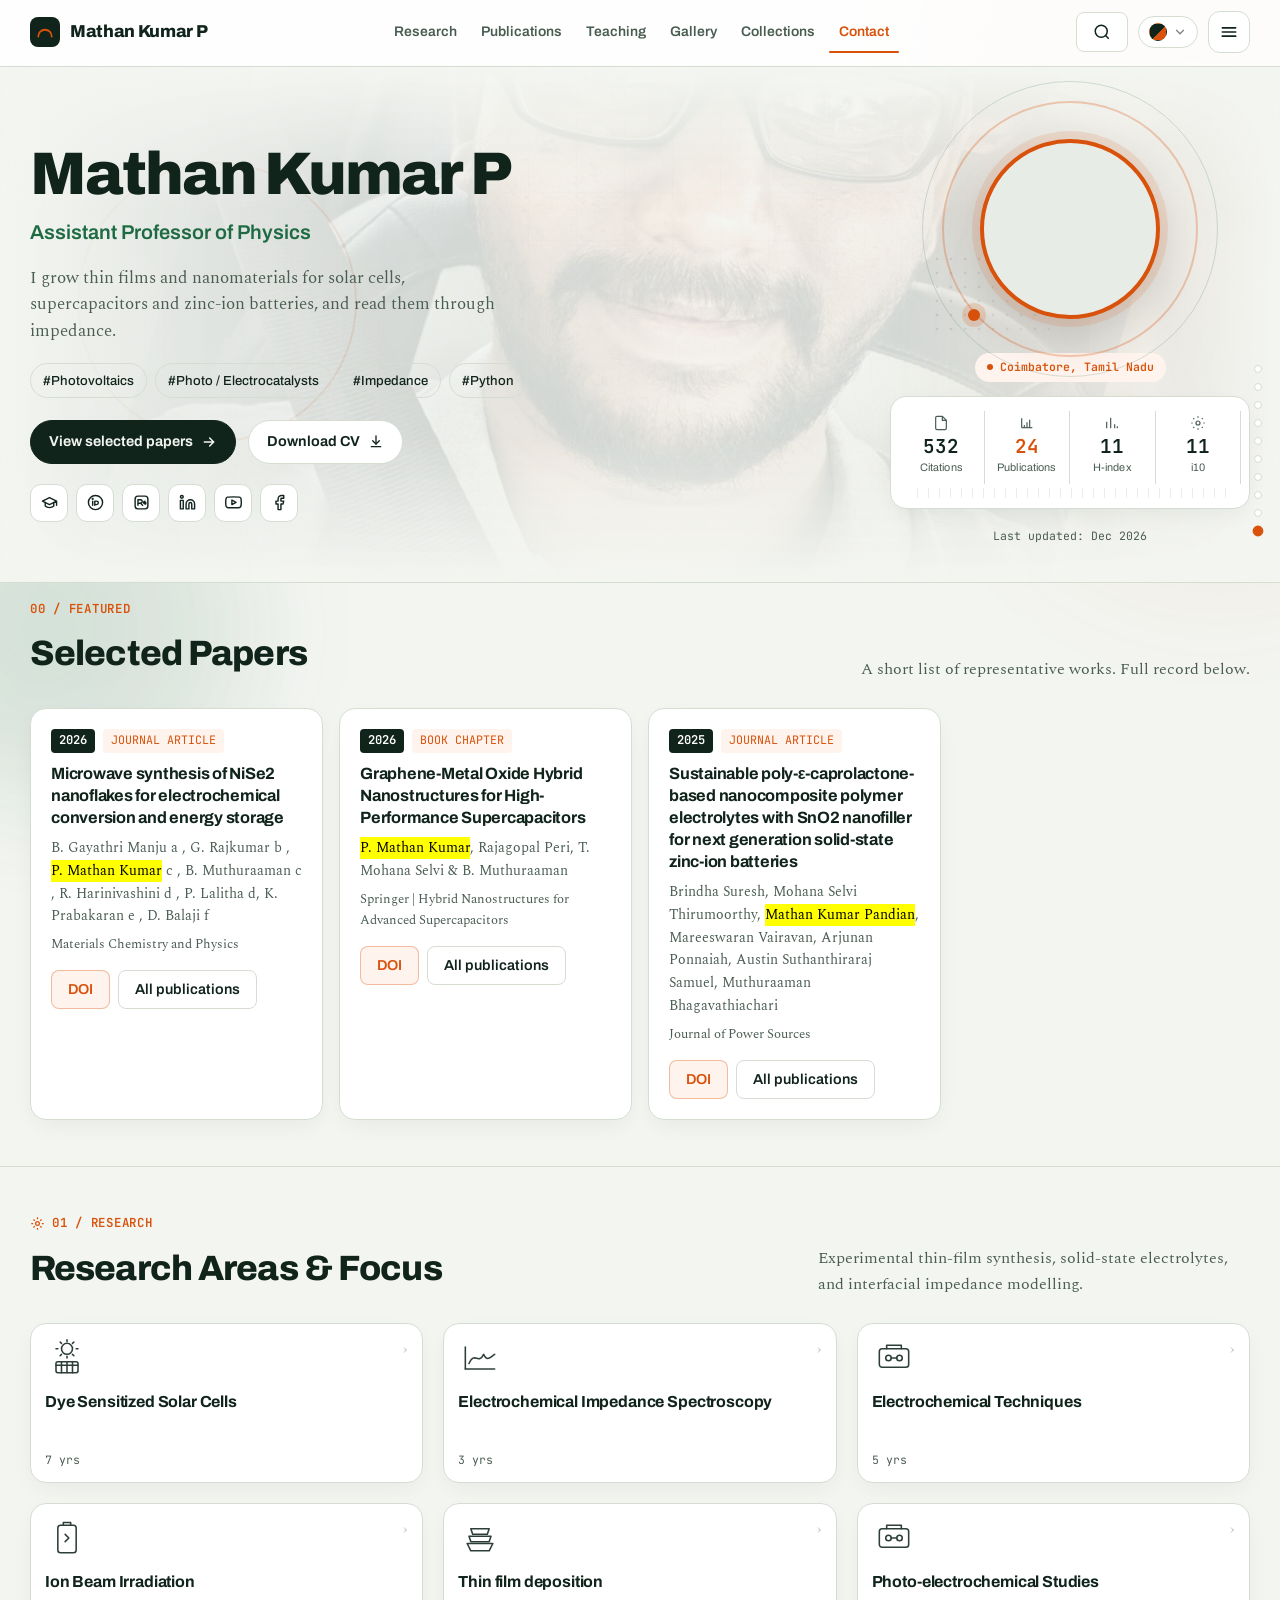
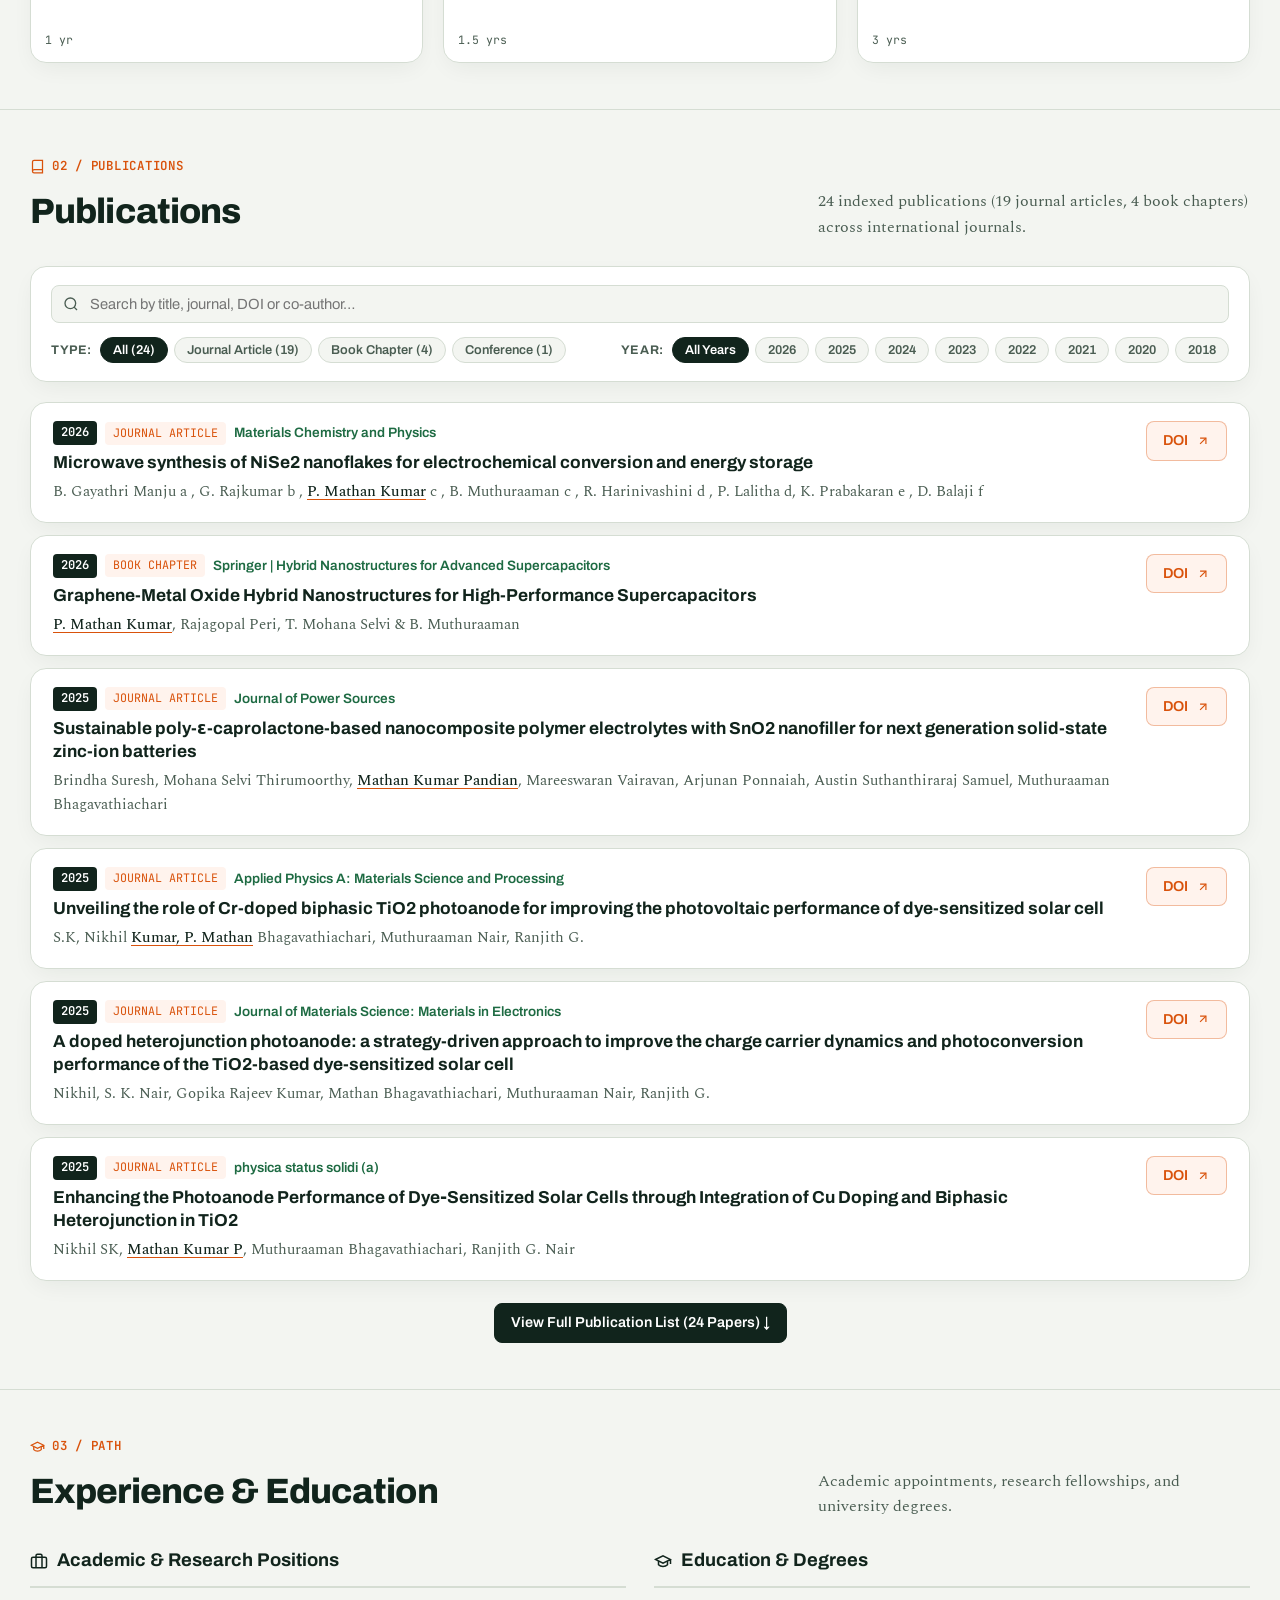
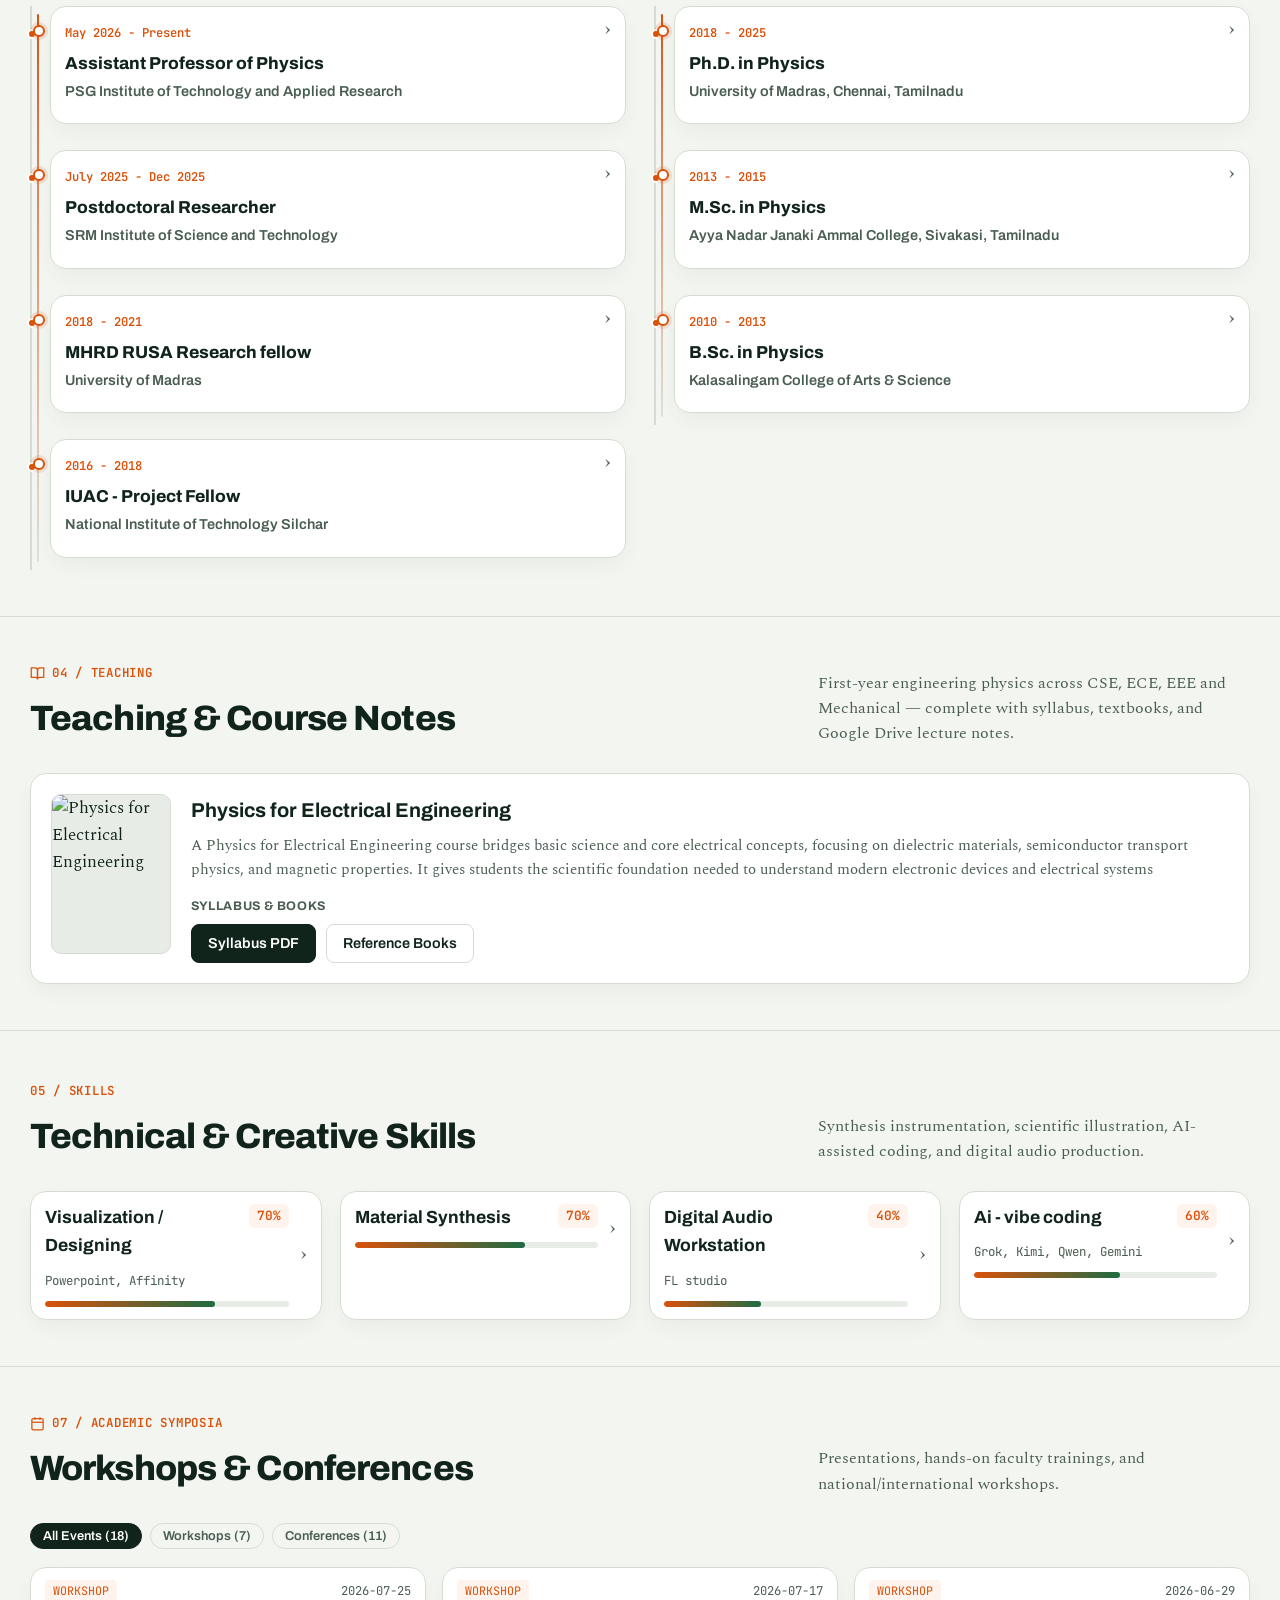
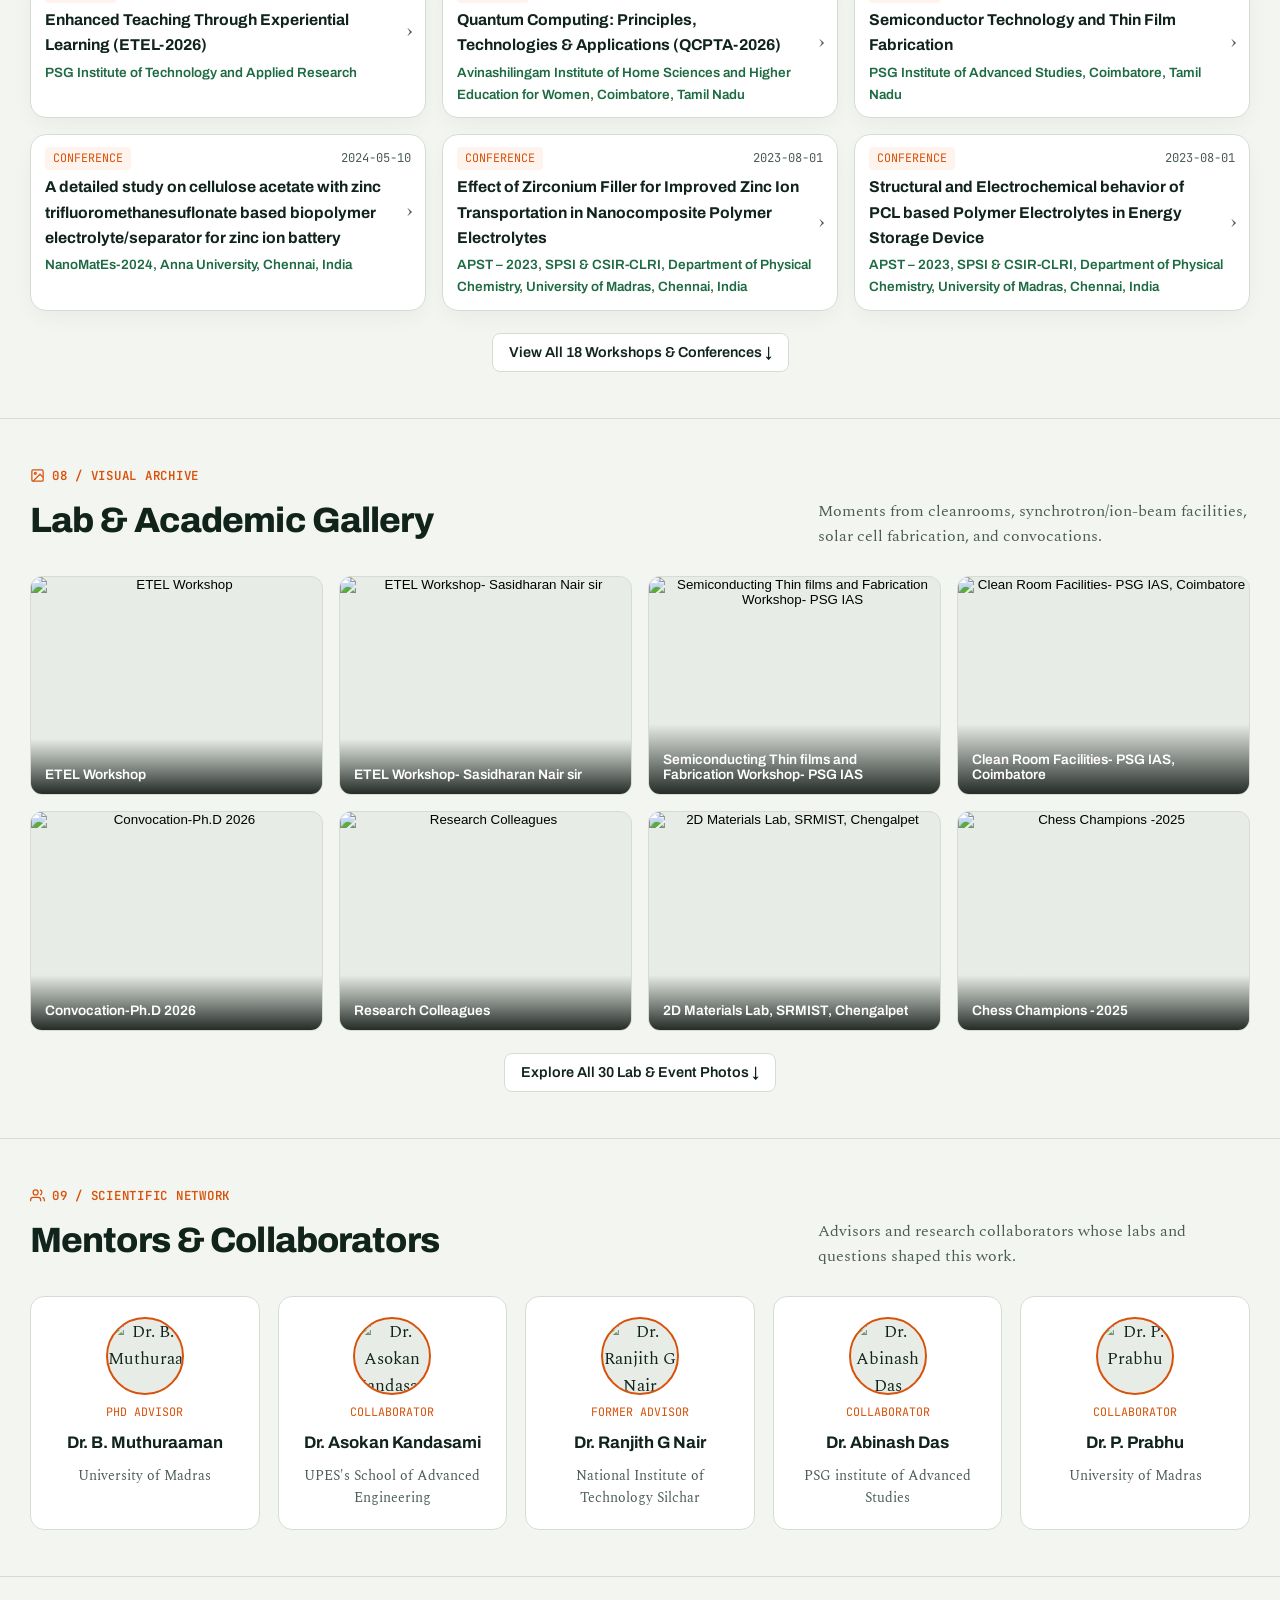
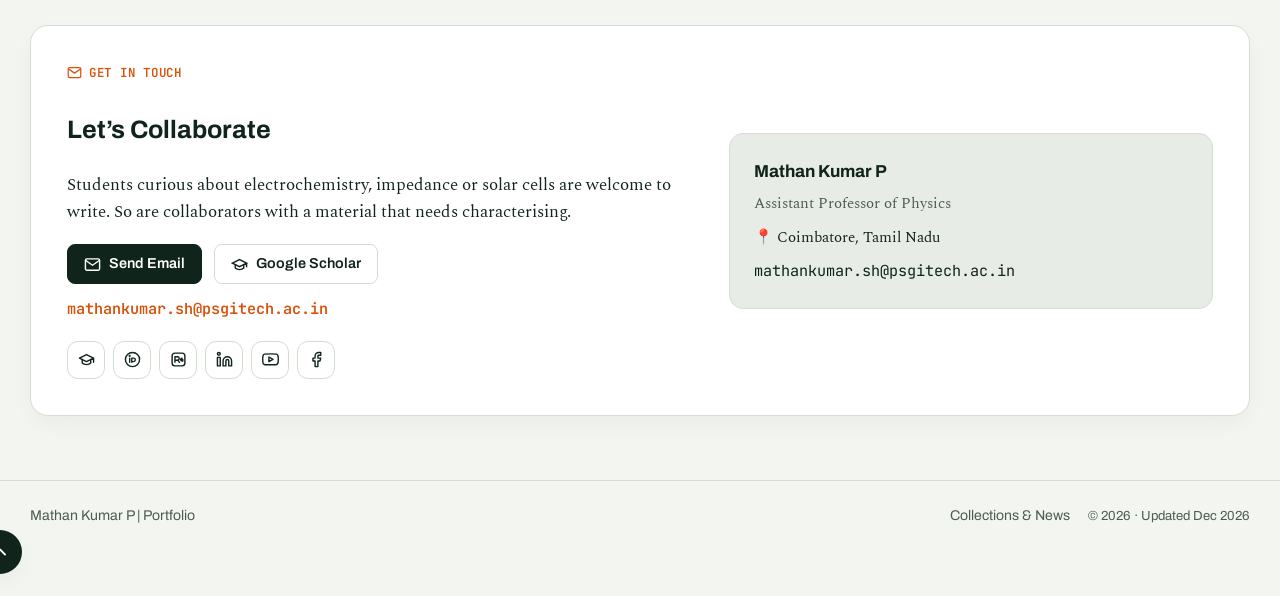
==== commit 55db6fa5: "Update index.html" ====
--- a/index.html
+++ b/index.html
@@ -6,9 +6,30 @@
 <meta name="theme-color" content="#F3F5F1">
 <title>Mathan Kumar P | Physics &amp; Electrochemistry</title>
 <meta name="description" content="Mathan Kumar P, Assistant Professor of Physics. Thin films and nanomaterials for solar cells, supercapacitors and zinc-ion batteries.">
+<meta name="author" content="Mathan Kumar P">
+<meta property="og:type" content="profile">
+<meta property="og:title" content="Mathan Kumar P | Physics &amp; Electrochemistry">
+<meta property="og:description" content="Thin films and nanomaterials for solar cells, supercapacitors and zinc-ion batteries. Experimental impedance and materials research.">
+<meta property="og:image" content="assets/img/profile.jpg">
+<meta name="twitter:card" content="summary">
+<meta name="twitter:title" content="Mathan Kumar P | Physics &amp; Electrochemistry">
+<meta name="twitter:description" content="Assistant Professor of Physics — thin films, impedance, energy materials.">
 <link rel="preload" href="assets/fonts/archivo.woff2" as="font" type="font/woff2" crossorigin>
+<link rel="preload" href="assets/img/profile.jpg" as="image">
 <link rel="stylesheet" href="assets/css/style.css">
 <link rel="icon" href="data:image/svg+xml,%3Csvg xmlns='http://www.w3.org/2000/svg' viewBox='0 0 32 32'%3E%3Crect width='32' height='32' rx='6' fill='%2311241C'/%3E%3Cpath d='M5 25A11 11 0 0 1 27 25' fill='none' stroke='%23D9520B' stroke-width='3' stroke-linecap='round'/%3E%3C/svg%3E">
+<script type="application/ld+json">
+{
+  "@context": "https://schema.org",
+  "@type": "Person",
+  "name": "Mathan Kumar P",
+  "jobTitle": "Assistant Professor of Physics",
+  "url": "https://mathankumarphys.org",
+  "image": "assets/img/profile.jpg",
+  "address": { "@type": "PostalAddress", "addressLocality": "Coimbatore", "addressRegion": "Tamil Nadu", "addressCountry": "IN" },
+  "sameAs": []
+}
+</script>
 </head>
 <body>
 <a class="skip" href="#main">Skip to content</a>
@@ -31,10 +52,12 @@
       <a href="#contact">Contact</a>
     </nav>
     <div class="header-tools">
+      <button type="button" class="btn icon-only site-search-btn" id="site-search-btn" aria-label="Search site" aria-expanded="false" aria-controls="site-search-panel">
+        <svg viewBox="0 0 24 24" width="18" height="18" fill="none" stroke="currentColor" stroke-width="2"><circle cx="11" cy="11" r="8"/><path d="m21 21-4.3-4.3"/></svg>
+      </button>
       <div class="palette" id="palette" role="group" aria-label="Colour palette" data-palette-switch></div>
-      <button class="btn menu-btn" type="button" aria-expanded="false" aria-controls="drawer" aria-label="Open menu">
-        <svg viewBox="0 0 24 24" width="18" height="18" fill="none" stroke="currentColor" stroke-width="2" stroke-linecap="round"><path d="M4 7h16M4 12h16M4 17h16"/></svg>
-        <span>Menu</span>
+      <button class="btn menu-btn icon-only" type="button" aria-expanded="false" aria-controls="drawer" aria-label="Open menu">
+        <svg viewBox="0 0 24 24" width="20" height="20" fill="none" stroke="currentColor" stroke-width="2" stroke-linecap="round"><path d="M4 7h16M4 12h16M4 17h16"/></svg>
       </button>
     </div>
   </div><div class="progress" id="scroll-progress"></div>
@@ -48,15 +71,15 @@
       </button>
     </div>
     <nav class="drawer-nav" aria-label="Site sections">
-      <a href="#research"><span class="dnav-ic" aria-hidden="true">🔬</span> Research</a>
-      <a href="#publications"><span class="dnav-ic" aria-hidden="true">📄</span> Publications</a>
-      <a href="#path"><span class="dnav-ic" aria-hidden="true">🛤️</span> Path</a>
-      <a href="#teaching"><span class="dnav-ic" aria-hidden="true">👨‍🏫</span> Teaching</a>
-      <a href="#skills"><span class="dnav-ic" aria-hidden="true">⚡</span> Skills</a>
-      <a href="#events"><span class="dnav-ic" aria-hidden="true">📅</span> Events</a>
-      <a href="#gallery"><span class="dnav-ic" aria-hidden="true">🖼️</span> Gallery</a>
-      <a href="collections.html"><span class="dnav-ic" aria-hidden="true">🗂️</span> Collections</a>
-      <a href="#contact"><span class="dnav-ic" aria-hidden="true">✉️</span> Contact</a>
+      <a href="#research"><span class="dnav-ic" aria-hidden="true"><svg viewBox="0 0 24 24" width="18" height="18" fill="none" stroke="currentColor" stroke-width="1.8" stroke-linecap="round" stroke-linejoin="round"><circle cx="12" cy="12" r="3"/><path d="M12 2v3m0 14v3M2 12h3m14 0h3"/></svg></span> Research</a>
+      <a href="#publications"><span class="dnav-ic" aria-hidden="true"><svg viewBox="0 0 24 24" width="18" height="18" fill="none" stroke="currentColor" stroke-width="1.8" stroke-linecap="round" stroke-linejoin="round"><path d="M4 19.5A2.5 2.5 0 0 1 6.5 17H20"/><path d="M6.5 2H20v20H6.5A2.5 2.5 0 0 1 4 19.5v-15A2.5 2.5 0 0 1 6.5 2z"/></svg></span> Publications</a>
+      <a href="#path"><span class="dnav-ic" aria-hidden="true"><svg viewBox="0 0 24 24" width="18" height="18" fill="none" stroke="currentColor" stroke-width="1.8" stroke-linecap="round" stroke-linejoin="round"><path d="M3 12h18"/><path d="m13 6 6 6-6 6"/></svg></span> Path</a>
+      <a href="#teaching"><span class="dnav-ic" aria-hidden="true"><svg viewBox="0 0 24 24" width="18" height="18" fill="none" stroke="currentColor" stroke-width="1.8" stroke-linecap="round" stroke-linejoin="round"><path d="M2 3h6a4 4 0 0 1 4 4v14a3 3 0 0 0-3-3H2z"/><path d="M22 3h-6a4 4 0 0 0-4 4v14a3 3 0 0 1 3-3h7z"/></svg></span> Teaching</a>
+      <a href="#skills"><span class="dnav-ic" aria-hidden="true"><svg viewBox="0 0 24 24" width="18" height="18" fill="none" stroke="currentColor" stroke-width="1.8" stroke-linecap="round" stroke-linejoin="round"><path d="M13 2 3 14h9l-1 8 10-12h-9l1-8z"/></svg></span> Skills</a>
+      <a href="#events"><span class="dnav-ic" aria-hidden="true"><svg viewBox="0 0 24 24" width="18" height="18" fill="none" stroke="currentColor" stroke-width="1.8" stroke-linecap="round" stroke-linejoin="round"><rect x="3" y="4" width="18" height="18" rx="2"/><path d="M16 2v4M8 2v4M3 10h18"/></svg></span> Events</a>
+      <a href="#gallery"><span class="dnav-ic" aria-hidden="true"><svg viewBox="0 0 24 24" width="18" height="18" fill="none" stroke="currentColor" stroke-width="1.8" stroke-linecap="round" stroke-linejoin="round"><rect x="3" y="3" width="18" height="18" rx="2"/><circle cx="9" cy="9" r="2"/><path d="m21 15-5-5L5 21"/></svg></span> Gallery</a>
+      <a href="collections.html"><span class="dnav-ic" aria-hidden="true"><svg viewBox="0 0 24 24" width="18" height="18" fill="none" stroke="currentColor" stroke-width="1.8" stroke-linecap="round" stroke-linejoin="round"><path d="M22 19a2 2 0 0 1-2 2H4a2 2 0 0 1-2-2V5a2 2 0 0 1 2-2h5l2 3h9a2 2 0 0 1 2 2z"/></svg></span> Collections</a>
+      <a href="#contact"><span class="dnav-ic" aria-hidden="true"><svg viewBox="0 0 24 24" width="18" height="18" fill="none" stroke="currentColor" stroke-width="1.8" stroke-linecap="round" stroke-linejoin="round"><path d="M4 4h16v16H4z"/><path d="m22 6-10 7L2 6"/></svg></span> Contact</a>
     </nav>
     <div class="drawer-foot">
       <div class="palette" role="group" aria-label="Colour palette" data-palette-switch></div>
@@ -64,41 +87,93 @@
   </div>
 
 
+<!-- Decorative art layer (Google-style soft artifacts) -->
+<div class="art-layer" aria-hidden="true">
+  <span class="art-blob art-blob-a"></span>
+  <span class="art-blob art-blob-b"></span>
+  <span class="art-ring art-ring-a"></span>
+  <span class="art-dots art-dots-a"></span>
+  <span class="art-grid"></span>
+</div>
+
+<!-- Site-wide search panel -->
+<div class="site-search-panel" id="site-search-panel" hidden>
+  <div class="wrap site-search-inner">
+    <label class="sr" for="site-q">Search the portfolio</label>
+    <div class="pub-search-wrap site-search-wrap">
+      <svg class="search-ic" viewBox="0 0 24 24" width="18" height="18" fill="none" stroke="currentColor" stroke-width="2"><circle cx="11" cy="11" r="8"/><path d="m21 21-4.3-4.3"/></svg>
+      <input class="search" id="site-q" type="search" placeholder="Search publications, teaching, events, research…" autocomplete="off">
+    </div>
+    <div class="site-search-results" id="site-search-results" role="listbox" aria-label="Search results"></div>
+  </div>
+</div>
+
+<div class="scroll-orb scroll-orb-a" data-parallax="0.04" aria-hidden="true"></div>
+<div class="scroll-orb scroll-orb-b" data-parallax="0.07" aria-hidden="true"></div>
+<nav class="section-rail" id="section-rail" aria-label="Section progress"></nav>
+
 <main id="main">
-  <!-- HERO SECTION — unified professional profile card -->
+  <div id="page-skeleton" class="page-skeleton wrap" aria-hidden="true">
+    <div class="sk-hero"></div>
+    <div class="sk-row"><div class="sk-card"></div><div class="sk-card"></div><div class="sk-card"></div></div>
+  </div>
+  <!-- HERO — modern asymmetric editorial layout -->
   <section class="hero" aria-label="Introduction">
-    <div class="wrap">
-      <div class="profile-card card-surface">
-        <div class="profile-top">
-          <div class="profile-photo-col">
+    <!-- Optional ambient video: place file at assets/video/ambient.mp4 -->
+    <div class="hero-video-wrap" id="hero-video-wrap" hidden>
+      <video id="hero-video" muted loop playsinline preload="none" poster="assets/img/profile.jpg"></video>
+    </div>
+    <div class="wrap">
+      <div class="hero-stage">
+        <div class="hero-copy">
+          <h1 class="display hero-title" id="name">Mathan Kumar P</h1>
+          <p class="role" id="role"></p>
+          <p class="bio" id="bio"></p>
+          <ul class="keywords" id="keywords" aria-label="Research keywords"></ul>
+          <div class="hero-actions">
+            <a class="btn primary" id="papers-cta" href="#selected">
+              <span>View selected papers</span>
+              <svg viewBox="0 0 24 24" width="16" height="16" fill="none" stroke="currentColor" stroke-width="2.2" stroke-linecap="round"><path d="M5 12h14M13 6l6 6-6 6"/></svg>
+            </a>
+            <a class="btn" id="cv" href="#" target="_blank" rel="noopener">
+              <span>Download CV</span>
+              <svg viewBox="0 0 24 24" width="16" height="16" fill="none" stroke="currentColor" stroke-width="2" stroke-linecap="round" stroke-linejoin="round"><path d="M12 3v12"/><path d="m7 10 5 5 5-5"/><path d="M5 19h14"/></svg>
+            </a>
+          </div>
+          <div class="social-icon-bar" id="elsewhere" aria-label="Academic and social profiles"></div>
+        </div>
+
+        <div class="hero-aside">
+          <div class="portrait-stage">
+            <span class="portrait-ring portrait-ring-a" aria-hidden="true"></span>
+            <span class="portrait-ring portrait-ring-b" aria-hidden="true"></span>
+            <span class="portrait-dot" aria-hidden="true"></span>
             <div class="round-photo" id="photo">
               <span class="mono" id="mono" aria-hidden="true">MKP</span>
             </div>
-            <div class="loc-pill" id="loc-pill">
-              <span class="pulse-dot"></span>
-              <span id="hero-location">Coimbatore, Tamil Nadu</span>
-            </div>
-          </div>
-          <div class="profile-info">
-            <h1 class="display hero-title" id="name">Mathan Kumar P</h1>
-            <p class="role" id="role"></p>
-            <p class="bio" id="bio"></p>
-            <ul class="keywords" id="keywords" aria-label="Research keywords"></ul>
-            <div class="hero-actions">
-              <a class="btn primary" id="cv" href="#" target="_blank" rel="noopener">
-                <svg viewBox="0 0 24 24" width="17" height="17" fill="none" stroke="currentColor" stroke-width="2" stroke-linecap="round" stroke-linejoin="round"><path d="M14 2H6a2 2 0 0 0-2 2v16a2 2 0 0 0 2 2h12a2 2 0 0 0 2-2V8z"/><polyline points="14 2 14 8 20 8"/><line x1="12" y1="18" x2="12" y2="12"/><polyline points="9 15 12 18 15 15"/></svg>
-                <span>Download CV</span>
-              </a>
-              <a class="btn" id="scholar" href="#" target="_blank" rel="noopener">
-                <svg viewBox="0 0 24 24" width="17" height="17" fill="none" stroke="currentColor" stroke-width="2" stroke-linecap="round" stroke-linejoin="round"><path d="M22 10v6M2 10l10-5 10 5-10 5z"/><path d="M6 12v5c3 3 9 3 12 0v-5"/></svg>
-                <span>Google Scholar</span>
-              </a>
-            </div>
-            <div class="social-icon-bar" id="elsewhere" aria-label="Academic and social profiles"></div>
-          </div>
-        </div>
-        <div class="profile-metrics" id="metrics" aria-label="Scholar metrics"></div>
-      </div>
+          </div>
+          <div class="loc-pill" id="loc-pill">
+            <span class="pulse-dot"></span>
+            <span id="hero-location">Coimbatore, Tamil Nadu</span>
+          </div>
+          <div class="metrics-panel" id="metrics" aria-label="Scholar metrics"></div>
+          <p class="last-updated" id="last-updated"></p>
+        </div>
+      </div>
+    </div>
+  </section>
+
+  <!-- Selected papers highlight -->
+  <section class="block selected-sec" id="selected" data-section="selected">
+    <div class="wrap">
+      <div class="sec-head">
+        <div>
+          <span class="sec-eyebrow">00 / Featured</span>
+          <h2 class="display">Selected Papers</h2>
+        </div>
+        <p class="sec-sub">A short list of representative works. Full record below.</p>
+      </div>
+      <div class="selected-grid" id="selected-list"></div>
     </div>
   </section>
 
@@ -109,7 +184,7 @@
         <div>
           <span class="sec-eyebrow">
             <svg viewBox="0 0 24 24" width="15" height="15" fill="none" stroke="currentColor" stroke-width="2"><circle cx="12" cy="12" r="3"/><path d="M12 2v3m0 14v3M2 12h3m14 0h3m-3.5-6.5-2.1 2.1M7.6 16.4l-2.1 2.1m0-13 2.1 2.1m8.8 8.8 2.1 2.1"/></svg>
-            01 / Research Domains
+            01 / Research
           </span>
           <h2 class="display">Research Areas &amp; Focus</h2>
         </div>
@@ -126,7 +201,7 @@
         <div>
           <span class="sec-eyebrow">
             <svg viewBox="0 0 24 24" width="15" height="15" fill="none" stroke="currentColor" stroke-width="2"><path d="M4 19.5A2.5 2.5 0 0 1 6.5 17H20"/><path d="M6.5 2H20v20H6.5A2.5 2.5 0 0 1 4 19.5v-15A2.5 2.5 0 0 1 6.5 2z"/></svg>
-            02 / Peer-Reviewed Output
+            02 / Publications
           </span>
           <h2 class="display">Publications</h2>
         </div>
@@ -165,7 +240,7 @@
         <div>
           <span class="sec-eyebrow">
             <svg viewBox="0 0 24 24" width="15" height="15" fill="none" stroke="currentColor" stroke-width="2"><path d="M22 10v6M2 10l10-5 10 5-10 5z"/><path d="M6 12v5c3 3 9 3 12 0v-5"/></svg>
-            03 / Academic Trajectory
+            03 / Path
           </span>
           <h2 class="display">Experience &amp; Education</h2>
         </div>
@@ -197,7 +272,7 @@
         <div>
           <span class="sec-eyebrow">
             <svg viewBox="0 0 24 24" width="15" height="15" fill="none" stroke="currentColor" stroke-width="2"><path d="M2 3h6a4 4 0 0 1 4 4v14a3 3 0 0 0-3-3H2z"/><path d="M22 3h-6a4 4 0 0 0-4 4v14a3 3 0 0 1 3-3h7z"/></svg>
-            04 / Classroom &amp; Pedagogy
+            04 / Teaching
           </span>
           <h2 class="display">Teaching &amp; Course Notes</h2>
         </div>
@@ -212,10 +287,7 @@
     <div class="wrap">
       <div class="sec-head">
         <div>
-          <span class="sec-eyebrow">
-            <svg viewBox="0 0 24 24" width="15" height="15" fill="none" stroke="currentColor" stroke-width="2"><polygon points="13 2 3 14 12 14 11 22 21 10 12 10 13 2"/></svg>
-            05 / Capabilities &amp; Workflow
-          </span>
+          <span class="sec-eyebrow">05 / Skills</span>
           <h2 class="display">Technical &amp; Creative Skills</h2>
         </div>
         <p class="sec-sub">Synthesis instrumentation, scientific illustration, AI-assisted coding, and digital audio production.</p>
@@ -319,13 +391,10 @@
 
 <footer class="foot">
   <div class="wrap foot-inner">
-    <span id="foot-l">Mathan Kumar P | Portfolio</span>
+    <span id="foot-l">Mathan Kumar P · Portfolio</span>
     <div class="foot-links">
       <a href="collections.html">Collections &amp; News</a>
-      <a href="admin.html">
-        <svg viewBox="0 0 24 24" width="14" height="14" fill="none" stroke="currentColor" stroke-width="2" style="vertical-align:-2px"><path d="M12 20h9"/><path d="M16.5 3.5a2.121 2.121 0 0 1 3 3L7 19l-4 1 1-4L16.5 3.5z"/></svg>
-        Site Editor
-      </a>
+      <span class="foot-meta" id="foot-meta"></span>
     </div>
   </div>
 </footer>
--- a/assets/css/style.css
+++ b/assets/css/style.css
@@ -59,6 +59,7 @@
   --panel-dark-2: #1A3328;
   --panel-ink: #F3F5F1;
   --shadow: 0 8px 24px -6px rgba(17, 36, 28, 0.07);
+  --focus-ring: 0 0 0 3px rgba(217, 82, 11, 0.35);
 }
 
 /* --- PALETTE 2: BLUEPRINT (Light Technical) --- */
@@ -78,21 +79,26 @@
   --shadow: 0 8px 24px -6px rgba(15, 23, 42, 0.07);
 }
 
-/* --- PALETTE 3: OSCILLOSCOPE (Dark Mode) --- */
+/* --- PALETTE 3: OSCILLOSCOPE (Dark Mode) — WCAG AA tuned --- */
 html[data-palette="oscilloscope"] {
-  --bg: #0B1116;
-  --surface: #121B22;
-  --surface-2: #1B2730;
-  --ink: #ECF3F8;
-  --muted: #94A8B8;
-  --line: #23323E;
-  --accent: #10B981;
-  --accent-soft: rgba(16, 185, 129, 0.14);
-  --accent-2: #38BDF8;
-  --panel-dark: #0E161C;
-  --panel-dark-2: #16222B;
-  --panel-ink: #ECF3F8;
-  --shadow: 0 10px 30px -8px rgba(0, 0, 0, 0.45);
+  color-scheme: dark;
+  --bg: #0A0F14;
+  --surface: #131C24;
+  --surface-2: #1C2833;
+  /* ~13:1 on bg for body text */
+  --ink: #F1F6FA;
+  /* ~7:1 on bg / ~5.5:1 on surface — readable secondary */
+  --muted: #A8BCCB;
+  /* Stronger borders for 3:1 UI contrast vs surface */
+  --line: #3A4D5C;
+  --accent: #34D399;
+  --accent-soft: rgba(52, 211, 153, 0.16);
+  --accent-2: #7DD3FC;
+  --panel-dark: #0C141A;
+  --panel-dark-2: #152029;
+  --panel-ink: #F1F6FA;
+  --shadow: 0 12px 36px -8px rgba(0, 0, 0, 0.55);
+  --focus-ring: 0 0 0 3px rgba(52, 211, 153, 0.45);
 }
 
 /* --- PALETTE 4: COPPER (Warm Editorial) --- */
@@ -247,59 +253,129 @@
   gap: 10px;
 }
 
-.palette {
+/* Palette dropdown */
+.palette-dd {
+  position: relative;
   display: inline-flex;
-  align-items: center;
-  gap: 5px;
-  padding: 4px 6px;
+}
+.palette-trigger {
+  display: inline-flex;
+  align-items: center;
+  gap: 6px;
+  padding: 6px 10px;
+  border-radius: 999px;
+  border: 1px solid var(--line);
+  background: var(--surface);
+  cursor: pointer;
+  color: var(--ink);
+  transition: border-color 0.15s, box-shadow 0.15s;
+}
+.palette-trigger:hover,
+.palette-dd.is-open .palette-trigger {
+  border-color: var(--accent);
+  box-shadow: 0 0 0 3px color-mix(in srgb, var(--accent) 18%, transparent);
+}
+.pal-swatch {
+  width: 18px;
+  height: 18px;
+  border-radius: 50%;
+  display: inline-block;
+  flex-shrink: 0;
+  border: 1px solid rgba(0,0,0,0.08);
+}
+.palette-chev {
+  opacity: 0.55;
+  transition: transform 0.2s;
+}
+.palette-dd.is-open .palette-chev {
+  transform: rotate(180deg);
+}
+.palette-menu {
+  position: absolute;
+  top: calc(100% + 8px);
+  right: 0;
+  min-width: 220px;
+  padding: 8px;
+  background: var(--surface);
+  border: 1px solid var(--line);
+  border-radius: 14px;
+  box-shadow: 0 12px 40px rgba(0,0,0,0.12);
+  z-index: 150;
+  display: flex;
+  flex-direction: column;
+  gap: 2px;
+}
+.palette-menu[hidden] { display: none !important; }
+.palette-option {
+  display: flex;
+  align-items: center;
+  gap: 10px;
+  width: 100%;
+  padding: 10px 12px;
+  border: none;
+  border-radius: 10px;
+  background: transparent;
+  cursor: pointer;
+  text-align: left;
+  color: var(--ink);
+  font-family: 'Archivo', sans-serif;
+  font-size: 0.88rem;
+  font-weight: 600;
+}
+.palette-option:hover {
   background: var(--surface-2);
-  border: 1px solid var(--line);
-  border-radius: 999px;
-}
-
-.pal-btn {
-  width: 22px;
-  height: 22px;
-  border-radius: 50%;
-  border: 2px solid transparent;
-  cursor: pointer;
-  padding: 0;
-  position: relative;
-  transition: transform 0.15s;
-}
-.pal-btn:hover { transform: scale(1.12); }
-.pal-btn[aria-pressed="true"] {
-  border-color: var(--accent);
-  box-shadow: 0 0 0 2px var(--surface);
-}
-
+}
+.palette-option[aria-selected="true"] {
+  background: var(--surface-2);
+  box-shadow: inset 0 0 0 1px var(--line);
+}
+.palette-option-label {
+  flex: 1;
+}
+
+/* Icon-only menu button */
 .menu-btn {
   display: inline-flex;
 }
+.menu-btn.icon-only {
+  width: 42px;
+  height: 42px;
+  padding: 0;
+  justify-content: center;
+  border-radius: 12px;
+}
+.menu-btn.icon-only span { display: none; }
+
 
 /* App-style vertical side drawer */
 .drawer {
-  position: fixed;
+  position: fixed !important;
   inset: 0 0 0 auto;
   width: min(320px, 88vw);
   height: 100%;
   max-height: 100dvh;
   background: var(--surface);
   border-left: 1px solid var(--line);
-  box-shadow: -12px 0 40px rgba(0,0,0,0.18);
-  z-index: 200;
+  box-shadow: -16px 0 48px rgba(0,0,0,0.2);
+  z-index: 300 !important;
   display: flex;
   flex-direction: column;
   padding: 0;
-  animation: drawerIn 0.22s ease;
+  animation: drawerIn 0.28s cubic-bezier(0.22, 1, 0.36, 1);
 }
 .drawer[hidden] { display: none !important; }
 body.drawer-open::before {
   content: "";
   position: fixed;
   inset: 0;
-  background: rgba(8,14,11,0.45);
-  z-index: 190;
+  background: rgba(8,14,11,0.48);
+  z-index: 290;
+  animation: backdropIn 0.25s ease;
+  pointer-events: auto;
+}
+@keyframes backdropIn {
+  from { opacity: 0; }
+  to { opacity: 1; }
 }
 @keyframes drawerIn {
   from { transform: translateX(100%); opacity: 0.6; }
@@ -433,39 +509,178 @@
   color: var(--accent);
 }
 
-/* --- HERO SECTION — unified profile card --- */
+/* --- HERO — modern asymmetric editorial --- */
 .hero {
-  padding: 28px 0 12px;
-}
-
-.profile-card {
+  padding: 40px 0 28px;
+}
+
+.hero-stage {
+  display: grid;
+  grid-template-columns: 1.15fr 0.85fr;
+  gap: clamp(28px, 5vw, 64px);
+  align-items: center;
+  padding: 12px 0 8px;
+}
+
+.hero-copy {
+  min-width: 0;
+}
+
+.hero-title {
+  font-size: clamp(2.4rem, 5.2vw, 3.75rem);
+  font-weight: 850;
+  letter-spacing: -0.035em;
+  line-height: 1.05;
+  margin: 0 0 10px;
+  color: var(--ink);
+}
+
+.role {
+  font-family: 'Archivo', sans-serif;
+  font-size: clamp(1.05rem, 1.6vw, 1.25rem);
+  font-weight: 600;
+  color: var(--accent-2);
+  margin: 0 0 16px;
+}
+
+.bio {
+  font-size: 1.05rem;
+  color: var(--muted);
+  max-width: 52ch;
+  margin: 0 0 18px;
+  line-height: 1.6;
+}
+
+.keywords {
+  list-style: none;
   padding: 0;
-  overflow: hidden;
-  border-radius: 20px;
-}
-
-.profile-top {
+  margin: 0 0 22px;
+  display: flex;
+  flex-wrap: wrap;
+  gap: 8px;
+}
+
+.keywords li {
+  font-family: 'Archivo', sans-serif;
+  font-size: 0.82rem;
+  font-weight: 500;
+  padding: 6px 12px;
+  border-radius: 999px;
+  background: transparent;
+  color: var(--ink);
+  border: 1px solid var(--line);
+}
+
+.hero-actions {
+  display: flex;
+  flex-wrap: wrap;
+  gap: 12px;
+  margin-bottom: 20px;
+}
+
+.hero-actions .btn {
+  display: inline-flex;
+  align-items: center;
+  gap: 8px;
+  padding: 12px 18px;
+  border-radius: 999px;
+  font-weight: 650;
+}
+
+.hero-actions .btn.primary {
+  background: var(--ink);
+  color: var(--bg);
+  border-color: var(--ink);
+}
+.hero-actions .btn.primary:hover {
+  filter: none;
+  background: color-mix(in srgb, var(--ink) 88%, var(--accent));
+}
+
+.social-icon-bar {
+  display: flex;
+  flex-wrap: wrap;
+  gap: 8px;
+  align-items: center;
+}
+
+.soc-icon-link {
+  width: 38px;
+  height: 38px;
+  border-radius: 11px;
+  background: var(--surface);
+  border: 1px solid var(--line);
+  color: var(--ink);
+  display: inline-flex;
+  align-items: center;
+  justify-content: center;
+  transition: all 0.18s ease;
+}
+.soc-icon-link:hover {
+  background: var(--accent);
+  color: #fff;
+  border-color: var(--accent);
+  transform: translateY(-2px);
+}
+.soc-icon-link svg {
+  width: 17px;
+  height: 17px;
+}
+
+/* Portrait stage */
+.hero-aside {
+  display: flex;
+  flex-direction: column;
+  align-items: center;
+  gap: 14px;
+  justify-self: end;
+  width: 100%;
+  max-width: 360px;
+}
+
+.portrait-stage {
+  position: relative;
+  width: 220px;
+  height: 220px;
   display: grid;
-  grid-template-columns: auto 1fr;
-  gap: 28px;
-  padding: 32px 36px 24px;
-  align-items: start;
-}
-
-.profile-photo-col {
-  display: flex;
-  flex-direction: column;
-  align-items: center;
-  gap: 12px;
-  flex-shrink: 0;
+  place-items: center;
+}
+
+.portrait-ring {
+  position: absolute;
+  border-radius: 50%;
+  pointer-events: none;
+}
+.portrait-ring-a {
+  inset: -18px;
+  border: 2px solid color-mix(in srgb, var(--accent) 28%, transparent);
+  animation: artRingBreathe 8s ease-in-out infinite;
+}
+.portrait-ring-b {
+  inset: -38px;
+  border: 1.5px solid color-mix(in srgb, var(--accent-2) 18%, transparent);
+  animation: artRingSpin 48s linear infinite;
+}
+
+.portrait-dot {
+  position: absolute;
+  width: 12px;
+  height: 12px;
+  border-radius: 50%;
+  background: var(--accent);
+  bottom: 18px;
+  left: 8px;
+  box-shadow: 0 0 0 6px color-mix(in srgb, var(--accent) 18%, transparent);
 }
 
 .round-photo {
-  width: 128px;
-  height: 128px;
+  width: 180px;
+  height: 180px;
   border-radius: 50%;
-  border: 3px solid var(--accent);
-  box-shadow: 0 0 0 5px color-mix(in srgb, var(--accent) 18%, transparent);
+  border: 4px solid var(--accent);
+  box-shadow:
+    0 0 0 8px color-mix(in srgb, var(--accent) 12%, transparent),
+    0 20px 40px rgba(0,0,0,0.12);
   background-color: var(--surface-2);
   background-size: cover;
   background-position: center 22%;
@@ -473,10 +688,12 @@
   align-items: center;
   justify-content: center;
   overflow: hidden;
+  position: relative;
+  z-index: 1;
 }
 
 .round-photo .mono {
-  font-size: 1.4rem;
+  font-size: 1.6rem;
   font-weight: 700;
   color: var(--muted);
 }
@@ -485,7 +702,7 @@
   display: inline-flex;
   align-items: center;
   gap: 7px;
-  padding: 4px 11px;
+  padding: 5px 12px;
   border-radius: 999px;
   background: var(--accent-soft);
   color: var(--accent);
@@ -499,136 +716,170 @@
   height: 6px;
   border-radius: 50%;
   background: var(--accent);
-}
-
-.profile-info {
-  min-width: 0;
-}
-
-.hero-title {
-  font-size: clamp(1.9rem, 3.5vw, 2.6rem);
-  font-weight: 850;
-  letter-spacing: -0.03em;
-  line-height: 1.1;
-  margin: 0 0 6px;
-}
-
-.role {
-  font-family: 'Archivo', sans-serif;
-  font-size: 1.08rem;
-  font-weight: 600;
-  color: var(--accent-2);
-  margin: 0 0 12px;
-}
-
-.bio {
-  font-size: 1.02rem;
-  color: var(--muted);
-  max-width: 58ch;
-  margin: 0 0 14px;
-  line-height: 1.55;
-}
-
-.keywords {
-  list-style: none;
-  padding: 0;
-  margin: 0 0 18px;
-  display: flex;
-  flex-wrap: wrap;
-  gap: 7px;
-}
-
-.keywords li {
-  font-family: 'JetBrains Mono', monospace;
-  font-size: 0.74rem;
-  padding: 4px 10px;
-  border-radius: 6px;
-  background: var(--surface-2);
-  color: var(--ink);
-  border: 1px solid var(--line);
-}
-
-.hero-actions {
-  display: flex;
-  flex-wrap: wrap;
-  gap: 10px;
-  margin-bottom: 16px;
-}
-
-.social-icon-bar {
-  display: flex;
-  flex-wrap: wrap;
-  gap: 8px;
-  align-items: center;
-}
-
-.soc-icon-link {
-  width: 36px;
-  height: 36px;
-  border-radius: 9px;
-  background: var(--surface-2);
-  border: 1px solid var(--line);
-  color: var(--ink);
-  display: inline-flex;
-  align-items: center;
-  justify-content: center;
-  transition: all 0.18s ease;
-}
-.soc-icon-link:hover {
-  background: var(--accent);
-  color: #fff;
-  border-color: var(--accent);
-  transform: translateY(-2px);
-}
-.soc-icon-link svg {
-  width: 17px;
-  height: 17px;
-}
-
-/* Metrics strip under profile */
-.profile-metrics {
+  animation: artDotPop 5s ease-in-out infinite;
+}
+
+/* Instrument metrics panel */
+.metrics-panel {
   display: grid;
   grid-template-columns: repeat(4, 1fr);
   gap: 0;
-  border-top: 1px solid var(--line);
-  background: var(--surface-2);
+  width: 100%;
+  background: var(--surface);
+  border: 1px solid var(--line);
+  border-radius: 16px;
+  padding: 14px 8px 10px;
+  position: relative;
+  box-shadow: var(--shadow);
 }
 
 .metric-tile {
-  padding: 16px 12px;
   text-align: center;
+  padding: 4px 6px 8px;
+  display: flex;
+  flex-direction: column;
+  align-items: center;
+  gap: 2px;
   border-right: 1px solid var(--line);
 }
-.metric-tile:last-child {
+.metric-tile:last-of-type {
   border-right: none;
+}
+
+.metric-ic {
+  color: var(--muted);
+  display: grid;
+  place-items: center;
+  margin-bottom: 2px;
 }
 
 .metric-val {
   display: block;
   font-family: 'JetBrains Mono', monospace;
-  font-size: 1.35rem;
+  font-size: 1.2rem;
   font-weight: 700;
   color: var(--ink);
   line-height: 1.15;
 }
 
-.metric-tile:nth-child(2) .metric-val {
+.metric-tile.is-accent .metric-val {
   color: var(--accent);
 }
 
 .metric-lbl {
   display: block;
   font-family: 'Archivo', sans-serif;
+  font-size: 0.68rem;
+  color: var(--muted);
+  text-transform: none;
+  letter-spacing: 0.01em;
+}
+
+.metric-tickbar {
+  grid-column: 1 / -1;
+  height: 10px;
+  margin: 4px 8px 0;
+  border-radius: 2px;
+  background:
+    repeating-linear-gradient(
+      90deg,
+      transparent 0 10px,
+      color-mix(in srgb, var(--ink) 12%, transparent) 10px 11px
+    );
+  opacity: 0.7;
+}
+
+/* Modern research domain grid */
+.domain-grid-modern {
+  display: grid;
+  grid-template-columns: repeat(auto-fill, minmax(160px, 1fr));
+  gap: 14px;
+}
+
+.domain-card-modern {
+  border: 1px solid var(--line);
+  border-radius: 16px;
+  background: var(--surface);
+  overflow: hidden;
+  box-shadow: none;
+}
+
+.domain-toggle-modern {
+  display: flex !important;
+  flex-direction: column !important;
+  align-items: flex-start !important;
+  justify-content: flex-start;
+  gap: 10px;
+  width: 100%;
+  padding: 20px 18px 16px;
+  background: transparent;
+  border: none;
+  cursor: pointer;
+  text-align: left !important;
+  color: var(--ink);
+  position: relative;
+  min-height: 158px;
+}
+
+.domain-icon {
+  width: 44px;
+  height: 44px;
+  color: var(--ink);
+  opacity: 0.88;
+  display: block;
+  flex-shrink: 0;
+}
+.domain-icon svg {
+  width: 44px;
+  height: 44px;
+}
+
+.domain-toggle-modern h3 {
+  font-family: 'Archivo', sans-serif;
+  font-size: 0.95rem;
+  font-weight: 700;
+  margin: 0;
+  line-height: 1.3;
+  letter-spacing: -0.01em;
+  padding-right: 18px;
+}
+
+.domain-toggle-modern .domain-yr-inline {
+  font-family: 'JetBrains Mono', monospace;
   font-size: 0.72rem;
   color: var(--muted);
-  margin-top: 3px;
-  text-transform: uppercase;
-  letter-spacing: 0.04em;
-}
-
-/* Legacy class aliases (if JS still references) */
-.hero-grid, .hero-card, .hero-left, .hero-right, .portrait-wrap, .metrics-panel, .nyquist-watermark {
-  /* no-op fallbacks */
+  margin-top: auto;
+}
+
+.domain-toggle-modern .chev {
+  position: absolute;
+  top: 16px;
+  right: 14px;
+  opacity: 0.35;
+  font-size: 1.1rem;
+}
+
+.domain-card-modern.is-open .domain-toggle-modern .chev {
+  transform: rotate(90deg);
+}
+
+.domain-card-modern .domain-panel {
+  padding: 0 16px 16px;
+  border-top: none;
+}
+
+.domain-card-modern .domain-desc {
+  font-size: 0.88rem;
+  color: var(--muted);
+  margin: 0 0 10px;
+  line-height: 1.5;
+}
+
+/* Legacy aliases */
+.profile-card, .profile-top, .profile-photo-col, .profile-info, .metrics-panel {
+  /* kept for any residual references */
+}
+.hero-grid, .hero-card, .hero-left, .hero-right, .portrait-wrap, .nyquist-watermark {
 }
 
 /* --- SECTIONS & HEADERS --- */
@@ -2257,6 +2508,1204 @@
   min-width: 0;
 }
 
+
+/* ========== GOOGLE-STYLE ART ARTIFACTS + MOTION ========== */
+.art-layer {
+  position: fixed;
+  inset: 0;
+  pointer-events: none;
+  z-index: 0;
+  overflow: hidden;
+}
+
+.art-blob {
+  position: absolute;
+  border-radius: 50%;
+  filter: blur(60px);
+  opacity: 0.35;
+  will-change: transform, opacity;
+}
+.art-blob-a {
+  width: 420px;
+  height: 420px;
+  top: -120px;
+  right: -80px;
+  background: color-mix(in srgb, var(--accent) 35%, transparent);
+  animation: artFloatA 18s ease-in-out infinite;
+}
+.art-blob-b {
+  width: 360px;
+  height: 360px;
+  bottom: 10%;
+  left: -100px;
+  background: color-mix(in srgb, var(--accent-2, var(--accent)) 22%, transparent);
+  animation: artFloatB 22s ease-in-out infinite;
+}
+.art-blob-c {
+  width: 300px;
+  height: 300px;
+  top: 40%;
+  right: -60px;
+  background: color-mix(in srgb, var(--accent) 20%, transparent);
+  animation: artFloatC 20s ease-in-out infinite;
+}
+
+.art-ring {
+  position: absolute;
+  border-radius: 50%;
+  border: 2px solid color-mix(in srgb, var(--accent) 18%, transparent);
+  opacity: 0.7;
+  will-change: transform, opacity;
+}
+.art-ring-a {
+  width: 280px;
+  height: 280px;
+  top: 18%;
+  left: 6%;
+  animation: artRingSpin 48s linear infinite, artPulse 9s ease-in-out infinite;
+}
+.art-ring-b {
+  width: 200px;
+  height: 200px;
+  bottom: 20%;
+  right: 12%;
+  animation: artRingSpin 60s linear infinite reverse, artPulse 11s ease-in-out infinite 1s;
+}
+
+.art-dots {
+  position: absolute;
+  width: 120px;
+  height: 80px;
+  background-image: radial-gradient(circle, color-mix(in srgb, var(--ink) 14%, transparent) 1.5px, transparent 1.6px);
+  background-size: 14px 14px;
+  opacity: 0.8;
+  will-change: transform, opacity;
+}
+.art-dots-a {
+  top: 28%;
+  right: 18%;
+  animation: artDrift 16s ease-in-out infinite;
+}
+.art-dots-b {
+  bottom: 30%;
+  left: 10%;
+  animation: artDrift 19s ease-in-out infinite reverse;
+}
+
+.art-grid {
+  position: absolute;
+  inset: 0;
+  background-image:
+    linear-gradient(color-mix(in srgb, var(--ink) 4%, transparent) 1px, transparent 1px),
+    linear-gradient(90deg, color-mix(in srgb, var(--ink) 4%, transparent) 1px, transparent 1px);
+  background-size: 48px 48px;
+  mask-image: radial-gradient(ellipse 70% 60% at 50% 0%, #000 10%, transparent 70%);
+  opacity: 0.5;
+  animation: artGridFade 12s ease-in-out infinite;
+}
+
+/* Keyframes — slow, soft, Google-like */
+@keyframes artFloatA {
+  0%, 100% { transform: translate(0, 0) scale(1); }
+  33% { transform: translate(-28px, 36px) scale(1.06); }
+  66% { transform: translate(18px, 20px) scale(0.96); }
+}
+@keyframes artFloatB {
+  0%, 100% { transform: translate(0, 0) scale(1); }
+  40% { transform: translate(32px, -24px) scale(1.08); }
+  70% { transform: translate(12px, 18px) scale(0.94); }
+}
+@keyframes artFloatC {
+  0%, 100% { transform: translate(0, 0) scale(1); }
+  50% { transform: translate(-22px, -30px) scale(1.1); }
+}
+@keyframes artRingSpin {
+  from { transform: rotate(0deg); }
+  to { transform: rotate(360deg); }
+}
+@keyframes artPulse {
+  0%, 100% { opacity: 0.55; }
+  50% { opacity: 0.9; }
+}
+@keyframes artDrift {
+  0%, 100% { transform: translate(0, 0); opacity: 0.7; }
+  50% { transform: translate(-16px, 12px); opacity: 1; }
+}
+@keyframes artGridFade {
+  0%, 100% { opacity: 0.35; }
+  50% { opacity: 0.55; }
+}
+@keyframes artDotPop {
+  0%, 100% { transform: scale(1); opacity: 0.2; }
+  50% { transform: scale(1.35); opacity: 0.45; }
+}
+@keyframes artArcSpin {
+  from { transform: rotate(0deg); }
+  to { transform: rotate(360deg); }
+}
+@keyframes artRingBreathe {
+  0%, 100% { transform: scale(1); opacity: 1; }
+  50% { transform: scale(1.04); opacity: 0.85; }
+}
+
+body > header,
+body > main,
+body > .wrap,
+body > footer,
+body > .col-topnav,
+body > .to-top {
+  position: relative;
+  z-index: 1;
+}
+
+/* Profile card art accents + motion */
+.profile-card {
+  position: relative;
+  overflow: hidden;
+}
+.profile-art {
+  position: absolute;
+  inset: 0;
+  pointer-events: none;
+  z-index: 0;
+}
+.profile-art .pa-ring {
+  position: absolute;
+  width: 220px;
+  height: 220px;
+  border-radius: 50%;
+  border: 28px solid color-mix(in srgb, var(--accent) 10%, transparent);
+  right: -60px;
+  top: -70px;
+  animation: artRingBreathe 8s ease-in-out infinite;
+  transform-origin: center center;
+}
+.profile-art .pa-dot {
+  position: absolute;
+  border-radius: 50%;
+  background: var(--accent);
+  opacity: 0.2;
+  animation: artDotPop 5s ease-in-out infinite;
+}
+.pa-dot-1 {
+  width: 10px;
+  height: 10px;
+  top: 28px;
+  right: 120px;
+}
+.pa-dot-2 {
+  width: 6px;
+  height: 6px;
+  top: 56px;
+  right: 90px;
+  opacity: 0.35;
+  animation-delay: 1.2s;
+  animation-duration: 6.5s;
+}
+.profile-art .pa-arc {
+  position: absolute;
+  width: 140px;
+  height: 140px;
+  border-radius: 50%;
+  border: 2px dashed color-mix(in srgb, var(--accent) 22%, transparent);
+  left: -40px;
+  bottom: 40px;
+  animation: artArcSpin 36s linear infinite;
+}
+.profile-top,
+.metrics-panel {
+  position: relative;
+  z-index: 1;
+}
+
+/* Respect reduced motion */
+@media (prefers-reduced-motion: reduce) {
+  .art-blob,
+  .art-ring,
+  .art-dots,
+  .art-grid,
+  .profile-art .pa-ring,
+  .profile-art .pa-dot,
+  .profile-art .pa-arc {
+    animation: none !important;
+  }
+}
+
+/* Collections sticky category top nav */
+.col-topnav {
+  position: sticky;
+  top: 72px;
+  z-index: 50;
+  background: color-mix(in srgb, var(--bg) 90%, transparent);
+  backdrop-filter: blur(14px);
+  border: 1px solid var(--line);
+  border-radius: 14px;
+  margin-bottom: 18px;
+  padding: 10px 12px;
+  box-shadow: 0 4px 20px rgba(0,0,0,0.04);
+}
+.col-topnav-scroll {
+  display: flex;
+  gap: 8px;
+  overflow-x: auto;
+  scrollbar-width: none;
+  -ms-overflow-style: none;
+  padding: 2px 2px 4px;
+}
+.col-topnav-scroll::-webkit-scrollbar { display: none; }
+.topnav-chip {
+  display: inline-flex;
+  align-items: center;
+  gap: 7px;
+  flex-shrink: 0;
+  padding: 8px 14px;
+  border-radius: 999px;
+  border: 1px solid var(--line);
+  background: var(--surface);
+  color: var(--ink);
+  font-family: 'Archivo', sans-serif;
+  font-size: 0.84rem;
+  font-weight: 600;
+  cursor: pointer;
+  transition: all 0.15s;
+  white-space: nowrap;
+}
+.topnav-chip svg {
+  width: 14px;
+  height: 14px;
+  flex-shrink: 0;
+}
+.topnav-chip:hover {
+  border-color: var(--accent);
+}
+.topnav-chip[aria-pressed="true"] {
+  background: var(--ink);
+  color: var(--surface);
+  border-color: var(--ink);
+}
+.topnav-count {
+  font-family: 'JetBrains Mono', monospace;
+  font-size: 0.72rem;
+  opacity: 0.7;
+  margin-left: 2px;
+}
+.topnav-chip[aria-pressed="true"] .topnav-count {
+  opacity: 0.85;
+}
+
+/* Soft section decorations */
+.block {
+  position: relative;
+}
+.sec-eyebrow {
+  position: relative;
+}
+
+
+
+/* ========== ENHANCED HOVERS & MOTION ========== */
+.btn {
+  transition: transform 0.2s cubic-bezier(0.22, 1, 0.36, 1),
+              box-shadow 0.2s ease,
+              background 0.2s ease,
+              border-color 0.2s ease,
+              color 0.2s ease;
+}
+.btn:hover {
+  transform: translateY(-2px);
+  box-shadow: 0 6px 18px color-mix(in srgb, var(--ink) 12%, transparent);
+}
+.btn:active {
+  transform: translateY(0);
+  box-shadow: none;
+}
+.btn.primary:hover {
+  filter: brightness(1.08);
+}
+.btn.icon-only:hover {
+  border-color: var(--accent);
+  background: var(--surface-2);
+  color: var(--accent);
+}
+
+.nav a {
+  position: relative;
+  transition: color 0.18s ease;
+}
+.nav a::after {
+  content: "";
+  position: absolute;
+  left: 0;
+  right: 0;
+  bottom: -4px;
+  height: 2px;
+  border-radius: 2px;
+  background: var(--accent);
+  transform: scaleX(0);
+  transform-origin: center;
+  transition: transform 0.22s cubic-bezier(0.22, 1, 0.36, 1);
+}
+.nav a:hover {
+  color: var(--accent);
+}
+.nav a:hover::after,
+.nav a[aria-current="page"]::after {
+  transform: scaleX(1);
+}
+
+.brand {
+  transition: opacity 0.2s ease, transform 0.2s ease;
+}
+.brand:hover {
+  opacity: 0.85;
+  transform: translateY(-1px);
+}
+
+.card-surface,
+.domain-card,
+.res-card,
+.pub-card,
+.ev-card,
+.skill-card,
+.tl-card,
+.course-card {
+  transition: transform 0.28s cubic-bezier(0.22, 1, 0.36, 1),
+              box-shadow 0.28s ease,
+              border-color 0.22s ease;
+}
+.domain-card:hover,
+.res-card:hover,
+.pub-card:hover,
+.ev-card:hover,
+.skill-card:hover,
+.tl-card:hover,
+.course-card:hover {
+  transform: translateY(-4px);
+  box-shadow: 0 14px 36px color-mix(in srgb, var(--ink) 10%, transparent);
+  border-color: color-mix(in srgb, var(--accent) 35%, var(--line));
+}
+
+.soc-icon-link {
+  transition: transform 0.22s cubic-bezier(0.22, 1, 0.36, 1),
+              background 0.2s ease,
+              border-color 0.2s ease,
+              color 0.2s ease;
+}
+.soc-icon-link:hover {
+  transform: translateY(-3px) scale(1.06);
+}
+
+.cat-btn,
+.topnav-chip,
+.m-chip,
+.chip {
+  transition: transform 0.18s ease, background 0.18s ease, border-color 0.18s ease, color 0.18s ease, box-shadow 0.18s ease;
+}
+.cat-btn:hover,
+.topnav-chip:hover,
+.m-chip:hover {
+  transform: translateY(-1px);
+  box-shadow: 0 4px 12px color-mix(in srgb, var(--ink) 8%, transparent);
+}
+
+.metric-tile {
+  transition: background 0.25s ease, transform 0.25s ease;
+}
+.metric-tile:hover {
+  background: color-mix(in srgb, var(--surface) 70%, var(--accent-soft, var(--surface-2)));
+  transform: translateY(-2px);
+}
+
+.keywords li {
+  transition: transform 0.18s ease, border-color 0.18s ease, background 0.18s ease;
+}
+.keywords li:hover {
+  transform: translateY(-2px);
+  border-color: var(--accent);
+  background: var(--accent-soft, var(--surface-2));
+}
+
+.to-top {
+  transition: transform 0.25s cubic-bezier(0.22, 1, 0.36, 1), opacity 0.25s ease, background 0.2s ease;
+}
+.to-top:hover {
+  transform: translateY(-4px) scale(1.05);
+}
+
+.drawer-nav a {
+  transition: background 0.18s ease, transform 0.18s ease, padding-left 0.18s ease;
+}
+.drawer-nav a:hover {
+  transform: translateX(4px);
+  background: var(--surface-2);
+}
+
+.domain-toggle,
+.tl-toggle,
+.skill-toggle,
+.ev-toggle {
+  transition: background 0.18s ease;
+}
+.domain-toggle:hover,
+.tl-toggle:hover,
+.skill-toggle:hover,
+.ev-toggle:hover {
+  background: color-mix(in srgb, var(--surface-2) 70%, transparent);
+}
+
+.chev {
+  transition: transform 0.28s cubic-bezier(0.22, 1, 0.36, 1), color 0.2s ease;
+}
+.domain-card:hover .chev,
+.tl-card:hover .chev,
+.skill-card:hover .chev,
+.ev-card:hover .chev {
+  color: var(--accent);
+}
+
+/* Section entrance feel */
+@keyframes riseIn {
+  from { opacity: 0; transform: translateY(18px); }
+  to { opacity: 1; transform: translateY(0); }
+}
+.profile-card {
+  animation: riseIn 0.7s cubic-bezier(0.22, 1, 0.36, 1) both;
+}
+.block {
+  animation: riseIn 0.55s cubic-bezier(0.22, 1, 0.36, 1) both;
+}
+
+/* Parallax targets */
+.art-layer [data-parallax] {
+  will-change: transform;
+}
+.profile-art {
+  will-change: transform;
+}
+
+/* Soft shine on primary cards */
+.profile-card::before {
+  content: "";
+  position: absolute;
+  inset: 0;
+  background: linear-gradient(125deg, transparent 40%, color-mix(in srgb, #fff 12%, transparent) 50%, transparent 60%);
+  background-size: 200% 200%;
+  opacity: 0;
+  transition: opacity 0.4s ease;
+  pointer-events: none;
+  z-index: 2;
+  border-radius: inherit;
+  animation: shineSweep 8s ease-in-out infinite;
+}
+.profile-card:hover::before {
+  opacity: 1;
+}
+@keyframes shineSweep {
+  0%, 100% { background-position: 100% 50%; opacity: 0; }
+  40% { opacity: 0.5; }
+  50% { background-position: 0% 50%; opacity: 0.7; }
+  60% { opacity: 0.3; }
+}
+
+@media (prefers-reduced-motion: reduce) {
+  .btn:hover,
+  .domain-card:hover,
+  .res-card:hover,
+  .pub-card:hover,
+  .soc-icon-link:hover {
+    transform: none;
+  }
+  .profile-card,
+  .block,
+  .profile-card::before {
+    animation: none !important;
+  }
+}
+
+
+
+/* ========== OSCILLOSCOPE DARK MODE POLISH (WCAG AA) ========== */
+html[data-palette="oscilloscope"] {
+  color-scheme: dark;
+}
+
+/* Selection */
+html[data-palette="oscilloscope"] ::selection {
+  background: color-mix(in srgb, var(--accent) 40%, transparent);
+  color: var(--ink);
+}
+
+/* Visible keyboard focus */
+html[data-palette="oscilloscope"] :focus-visible {
+  outline: 2px solid var(--accent);
+  outline-offset: 3px;
+  box-shadow: var(--focus-ring);
+}
+html[data-palette="oscilloscope"] .btn:focus-visible,
+html[data-palette="oscilloscope"] .palette-trigger:focus-visible,
+html[data-palette="oscilloscope"] .menu-btn:focus-visible,
+html[data-palette="oscilloscope"] .cat-btn:focus-visible,
+html[data-palette="oscilloscope"] .topnav-chip:focus-visible,
+html[data-palette="oscilloscope"] .m-chip:focus-visible,
+html[data-palette="oscilloscope"] .chip:focus-visible,
+html[data-palette="oscilloscope"] .domain-toggle:focus-visible,
+html[data-palette="oscilloscope"] .tl-toggle:focus-visible,
+html[data-palette="oscilloscope"] .search:focus-visible {
+  outline: 2px solid var(--accent);
+  outline-offset: 2px;
+}
+
+/* Cards & surfaces — clearer separation from bg */
+html[data-palette="oscilloscope"] .card-surface,
+html[data-palette="oscilloscope"] .domain-card,
+html[data-palette="oscilloscope"] .res-card,
+html[data-palette="oscilloscope"] .pub-card,
+html[data-palette="oscilloscope"] .ev-card,
+html[data-palette="oscilloscope"] .skill-card,
+html[data-palette="oscilloscope"] .tl-card,
+html[data-palette="oscilloscope"] .course-card,
+html[data-palette="oscilloscope"] .profile-card,
+html[data-palette="oscilloscope"] .rail {
+  background: var(--surface);
+  border-color: var(--line);
+  box-shadow: 0 1px 0 color-mix(in srgb, #fff 4%, transparent),
+              0 12px 32px rgba(0, 0, 0, 0.35);
+}
+
+/* Muted text boost for secondary copy */
+html[data-palette="oscilloscope"] .muted,
+html[data-palette="oscilloscope"] .metric-lbl,
+html[data-palette="oscilloscope"] .filter-lbl,
+html[data-palette="oscilloscope"] .sec-eyebrow {
+  color: var(--muted);
+}
+
+/* Primary buttons that invert ink/surface stay readable */
+html[data-palette="oscilloscope"] .btn.primary {
+  background: var(--accent);
+  color: #042F1E;
+  border-color: transparent;
+  font-weight: 700;
+}
+html[data-palette="oscilloscope"] .btn.primary:hover {
+  filter: brightness(1.1);
+  color: #021A12;
+}
+html[data-palette="oscilloscope"] .btn:not(.primary) {
+  background: var(--surface-2);
+  border-color: var(--line);
+  color: var(--ink);
+}
+html[data-palette="oscilloscope"] .btn:not(.primary):hover {
+  border-color: var(--accent);
+  background: color-mix(in srgb, var(--surface-2) 80%, var(--accent) 20%);
+}
+
+/* Chips / pressed states — don't rely on color alone: use weight + border */
+html[data-palette="oscilloscope"] .chip[aria-pressed="true"],
+html[data-palette="oscilloscope"] .cat-btn[aria-pressed="true"],
+html[data-palette="oscilloscope"] .topnav-chip[aria-pressed="true"],
+html[data-palette="oscilloscope"] .m-chip[aria-pressed="true"] {
+  background: var(--accent);
+  color: #042F1E;
+  border-color: var(--accent);
+  font-weight: 700;
+}
+html[data-palette="oscilloscope"] .chip,
+html[data-palette="oscilloscope"] .topnav-chip,
+html[data-palette="oscilloscope"] .m-chip,
+html[data-palette="oscilloscope"] .cat-btn {
+  border-color: var(--line);
+  background: var(--surface-2);
+  color: var(--ink);
+}
+
+/* Inputs */
+html[data-palette="oscilloscope"] .search,
+html[data-palette="oscilloscope"] input,
+html[data-palette="oscilloscope"] textarea,
+html[data-palette="oscilloscope"] select {
+  background: var(--surface-2);
+  border-color: var(--line);
+  color: var(--ink);
+  caret-color: var(--accent);
+}
+html[data-palette="oscilloscope"] .search::placeholder,
+html[data-palette="oscilloscope"] input::placeholder {
+  color: color-mix(in srgb, var(--muted) 85%, transparent);
+  opacity: 1;
+}
+
+/* Header / sticky bars */
+html[data-palette="oscilloscope"] .top {
+  background: color-mix(in srgb, var(--bg) 82%, transparent);
+  border-bottom-color: var(--line);
+}
+html[data-palette="oscilloscope"] .col-topnav,
+html[data-palette="oscilloscope"] .mobile-filters {
+  background: color-mix(in srgb, var(--bg) 88%, transparent);
+  border-color: var(--line);
+}
+
+/* Drawer */
+html[data-palette="oscilloscope"] .drawer {
+  background: var(--surface);
+  border-left-color: var(--line);
+  box-shadow: -20px 0 50px rgba(0, 0, 0, 0.55);
+}
+html[data-palette="oscilloscope"] body.drawer-open::before {
+  background: rgba(0, 0, 0, 0.65);
+}
+html[data-palette="oscilloscope"] .drawer-nav a {
+  color: var(--ink);
+}
+html[data-palette="oscilloscope"] .drawer-nav a:hover {
+  background: var(--surface-2);
+}
+
+/* Metrics row */
+html[data-palette="oscilloscope"] .metrics-panel {
+  background: var(--surface-2);
+  border-top-color: var(--line);
+}
+html[data-palette="oscilloscope"] .metric-tile {
+  border-color: var(--line);
+}
+
+/* Keywords / tags */
+html[data-palette="oscilloscope"] .keywords li,
+html[data-palette="oscilloscope"] .tag-chip {
+  background: var(--surface-2);
+  border-color: var(--line);
+  color: var(--ink);
+}
+
+/* Links */
+html[data-palette="oscilloscope"] a:not(.btn):not(.brand):not(.nav a):not(.soc-icon-link) {
+  color: var(--accent-2);
+}
+html[data-palette="oscilloscope"] a:not(.btn):not(.brand):not(.nav a):not(.soc-icon-link):hover {
+  color: var(--accent);
+}
+
+/* Social icons */
+html[data-palette="oscilloscope"] .soc-icon-link {
+  background: var(--surface-2);
+  border-color: var(--line);
+  color: var(--ink);
+}
+html[data-palette="oscilloscope"] .soc-icon-link:hover {
+  border-color: var(--accent);
+  color: var(--accent);
+  background: color-mix(in srgb, var(--accent-soft) 80%, var(--surface-2));
+}
+
+/* Art layer slightly dimmer so content stays primary */
+html[data-palette="oscilloscope"] .art-blob {
+  opacity: 0.22;
+}
+html[data-palette="oscilloscope"] .art-ring {
+  opacity: 0.45;
+}
+html[data-palette="oscilloscope"] .art-grid {
+  opacity: 0.28;
+}
+
+/* Scrollbar (WebKit + Firefox) */
+html[data-palette="oscilloscope"] {
+  scrollbar-color: var(--line) var(--bg);
+}
+html[data-palette="oscilloscope"] ::-webkit-scrollbar {
+  width: 10px;
+  height: 10px;
+}
+html[data-palette="oscilloscope"] ::-webkit-scrollbar-track {
+  background: var(--bg);
+}
+html[data-palette="oscilloscope"] ::-webkit-scrollbar-thumb {
+  background: var(--line);
+  border-radius: 999px;
+  border: 2px solid var(--bg);
+}
+html[data-palette="oscilloscope"] ::-webkit-scrollbar-thumb:hover {
+  background: color-mix(in srgb, var(--muted) 60%, var(--line));
+}
+
+/* Footer */
+html[data-palette="oscilloscope"] .foot {
+  border-top-color: var(--line);
+  color: var(--muted);
+}
+html[data-palette="oscilloscope"] .foot a {
+  color: var(--ink);
+}
+
+/* To-top button */
+html[data-palette="oscilloscope"] .to-top {
+  background: var(--surface);
+  border-color: var(--line);
+  color: var(--ink);
+  box-shadow: 0 8px 24px rgba(0, 0, 0, 0.4);
+}
+
+/* Palette menu */
+html[data-palette="oscilloscope"] .palette-menu {
+  background: var(--surface);
+  border-color: var(--line);
+  box-shadow: 0 16px 48px rgba(0, 0, 0, 0.5);
+}
+html[data-palette="oscilloscope"] .palette-option:hover,
+html[data-palette="oscilloscope"] .palette-option[aria-selected="true"] {
+  background: var(--surface-2);
+}
+
+/* Progress bar */
+html[data-palette="oscilloscope"] .progress {
+  background: var(--accent);
+}
+
+/* Image treatment — slight lift so photos don't sink into dark */
+html[data-palette="oscilloscope"] .portrait,
+html[data-palette="oscilloscope"] .domain-thumb img,
+html[data-palette="oscilloscope"] .course-cover img,
+html[data-palette="oscilloscope"] .gallery-item img {
+  box-shadow: 0 0 0 1px color-mix(in srgb, #fff 8%, transparent);
+}
+
+/* Code / mono secondary */
+html[data-palette="oscilloscope"] .mono {
+  color: color-mix(in srgb, var(--muted) 90%, var(--ink));
+}
+
+
+/* Modern hero responsive */
+@media (max-width: 900px) {
+  .hero-stage {
+    grid-template-columns: 1fr;
+    gap: 28px;
+    text-align: center;
+  }
+  .hero-copy {
+    order: 2;
+  }
+  .hero-aside {
+    order: 1;
+    justify-self: center;
+  }
+  .bio {
+    margin-left: auto;
+    margin-right: auto;
+  }
+  .keywords {
+    justify-content: center;
+  }
+  .hero-actions {
+    justify-content: center;
+  }
+  .social-icon-bar {
+    justify-content: center;
+  }
+  .hero-title {
+    font-size: clamp(2rem, 8vw, 2.8rem);
+  }
+  .portrait-stage {
+    width: 180px;
+    height: 180px;
+  }
+  .round-photo {
+    width: 148px;
+    height: 148px;
+  }
+  .domain-grid-modern {
+    grid-template-columns: repeat(2, 1fr);
+  }
+}
+@media (max-width: 480px) {
+  .metrics-panel {
+    grid-template-columns: repeat(2, 1fr);
+  }
+  .metric-tile:nth-child(2) {
+    border-right: none;
+  }
+  .metric-tile:nth-child(1),
+  .metric-tile:nth-child(2) {
+    border-bottom: 1px solid var(--line);
+  }
+  .domain-grid-modern {
+    grid-template-columns: 1fr 1fr;
+    gap: 10px;
+  }
+}
+
+
+
+/* ========== GLOBAL POLISH: cards, focus, safe-area ========== */
+:focus-visible {
+  outline: 2px solid var(--accent);
+  outline-offset: 3px;
+}
+.card-surface,
+.domain-card,
+.pub-card,
+.tl-card,
+.course-card,
+.ev-card,
+.skill-card,
+.res-card,
+.selected-card {
+  border-radius: 16px;
+  border: 1px solid var(--line);
+  background: var(--surface);
+  box-shadow: var(--shadow);
+}
+
+.sec-eyebrow {
+  font-family: 'JetBrains Mono', monospace;
+  font-size: 0.78rem;
+  font-weight: 600;
+  letter-spacing: 0.06em;
+  text-transform: uppercase;
+  color: var(--accent);
+}
+
+.dnav-ic {
+  display: inline-flex;
+  width: 22px;
+  height: 22px;
+  align-items: center;
+  justify-content: center;
+  color: var(--muted);
+  margin-right: 4px;
+}
+.dnav-ic svg { display: block; }
+.drawer-nav a:hover .dnav-ic { color: var(--accent); }
+
+/* Safe area for sticky mobile UI */
+.mobile-filters,
+.col-topnav,
+.top {
+  padding-left: max(12px, env(safe-area-inset-left));
+  padding-right: max(12px, env(safe-area-inset-right));
+}
+.top {
+  padding-top: env(safe-area-inset-top);
+}
+
+/* Skeleton */
+.page-skeleton {
+  padding: 32px 0;
+  transition: opacity 0.35s ease;
+}
+.page-skeleton.is-done { opacity: 0; pointer-events: none; }
+.sk-hero {
+  height: 280px;
+  border-radius: 20px;
+  background: linear-gradient(90deg, var(--surface-2) 25%, var(--surface) 50%, var(--surface-2) 75%);
+  background-size: 200% 100%;
+  animation: skShine 1.2s ease-in-out infinite;
+  margin-bottom: 24px;
+}
+.sk-row { display: grid; grid-template-columns: repeat(3, 1fr); gap: 14px; }
+.sk-card {
+  height: 140px;
+  border-radius: 16px;
+  background: linear-gradient(90deg, var(--surface-2) 25%, var(--surface) 50%, var(--surface-2) 75%);
+  background-size: 200% 100%;
+  animation: skShine 1.2s ease-in-out infinite;
+}
+@keyframes skShine {
+  0% { background-position: 100% 0; }
+  100% { background-position: -100% 0; }
+}
+body.content-ready .page-skeleton { display: none; }
+
+/* ========== PROFESSIONAL MOTION SYSTEM ========== */
+.reveal {
+  opacity: 0;
+  transform: translateY(22px);
+  transition:
+    opacity 0.7s cubic-bezier(0.22, 1, 0.36, 1),
+    transform 0.7s cubic-bezier(0.22, 1, 0.36, 1);
+  transition-delay: var(--stagger, 0ms);
+}
+.reveal.is-inview {
+  opacity: 1;
+  transform: none;
+}
+
+/* Staggered children inside a revealed section */
+.reveal-stagger > *.reveal-child {
+  opacity: 0;
+  transform: translateY(18px);
+  transition:
+    opacity 0.55s cubic-bezier(0.22, 1, 0.36, 1),
+    transform 0.55s cubic-bezier(0.22, 1, 0.36, 1);
+  transition-delay: var(--stagger, 0ms);
+}
+.reveal-stagger.is-inview > *.reveal-child {
+  opacity: 1;
+  transform: none;
+}
+
+/* Section active underline in nav */
+.nav a.is-active {
+  color: var(--accent);
+}
+.nav a.is-active::after {
+  transform: scaleX(1);
+}
+
+/* Ambient hero video layer */
+.hero-video-wrap {
+  position: absolute;
+  inset: 0;
+  overflow: hidden;
+  pointer-events: none;
+  z-index: 0;
+  border-radius: inherit;
+}
+.hero {
+  position: relative;
+}
+.hero .wrap {
+  position: relative;
+  z-index: 1;
+}
+.hero-video-wrap video {
+  width: 100%;
+  height: 100%;
+  object-fit: cover;
+  opacity: 0.14;
+  filter: saturate(0.85) contrast(1.05);
+}
+.hero-video-wrap::after {
+  content: "";
+  position: absolute;
+  inset: 0;
+  background:
+    linear-gradient(180deg, var(--bg) 0%, transparent 28%, transparent 72%, var(--bg) 100%),
+    linear-gradient(90deg, var(--bg) 0%, transparent 30%, transparent 70%, var(--bg) 100%);
+}
+html[data-palette="oscilloscope"] .hero-video-wrap video {
+  opacity: 0.1;
+}
+
+/* Floating ambient orbs driven by scroll (extra depth) */
+.scroll-orb {
+  position: fixed;
+  border-radius: 50%;
+  filter: blur(80px);
+  pointer-events: none;
+  z-index: 0;
+  opacity: 0.25;
+  will-change: transform;
+}
+.scroll-orb-a {
+  width: 380px;
+  height: 380px;
+  background: color-mix(in srgb, var(--accent) 40%, transparent);
+  top: 20%;
+  right: -10%;
+}
+.scroll-orb-b {
+  width: 280px;
+  height: 280px;
+  background: color-mix(in srgb, var(--accent-2) 30%, transparent);
+  bottom: 15%;
+  left: -8%;
+}
+
+/* Section progress rail (right edge, desktop) */
+.section-rail {
+  position: fixed;
+  right: 18px;
+  top: 50%;
+  transform: translateY(-50%);
+  z-index: 60;
+  display: none;
+  flex-direction: column;
+  gap: 10px;
+}
+@media (min-width: 1100px) {
+  .section-rail { display: flex; }
+}
+.section-rail button {
+  width: 8px;
+  height: 8px;
+  border-radius: 50%;
+  border: 1px solid var(--line);
+  background: var(--surface);
+  padding: 0;
+  cursor: pointer;
+  transition: transform 0.2s ease, background 0.2s ease, border-color 0.2s ease;
+}
+.section-rail button[aria-current="true"] {
+  background: var(--accent);
+  border-color: var(--accent);
+  transform: scale(1.35);
+}
+.section-rail button:hover {
+  border-color: var(--accent);
+}
+
+/* Block entrance accent line */
+.block.is-inview .sec-eyebrow {
+  animation: eyebrowIn 0.6s cubic-bezier(0.22, 1, 0.36, 1) both;
+}
+@keyframes eyebrowIn {
+  from { opacity: 0; letter-spacing: 0.2em; }
+  to { opacity: 1; letter-spacing: 0.06em; }
+}
+
+@media (prefers-reduced-motion: reduce) {
+  .reveal,
+  .reveal-stagger > *.reveal-child {
+    opacity: 1 !important;
+    transform: none !important;
+    transition: none !important;
+  }
+  .hero-video-wrap,
+  .scroll-orb,
+  .section-rail { display: none !important; }
+  .block.is-inview .sec-eyebrow { animation: none; }
+}
+
+
+/* Site search */
+.site-search-btn { display: inline-flex; }
+.site-search-panel {
+  position: sticky;
+  top: 64px;
+  z-index: 80;
+  background: color-mix(in srgb, var(--bg) 92%, transparent);
+  backdrop-filter: blur(14px);
+  border-bottom: 1px solid var(--line);
+  padding: 14px 0 16px;
+}
+.site-search-panel[hidden] { display: none !important; }
+.site-search-inner { max-width: 720px; }
+.site-search-results {
+  margin-top: 10px;
+  display: flex;
+  flex-direction: column;
+  gap: 4px;
+  max-height: 320px;
+  overflow: auto;
+}
+.search-hit {
+  display: flex;
+  gap: 12px;
+  align-items: baseline;
+  padding: 10px 12px;
+  border-radius: 10px;
+  text-decoration: none;
+  color: var(--ink);
+  border: 1px solid transparent;
+}
+.search-hit:hover {
+  background: var(--surface);
+  border-color: var(--line);
+}
+.search-hit-type {
+  font-family: 'JetBrains Mono', monospace;
+  font-size: 0.68rem;
+  text-transform: uppercase;
+  color: var(--accent);
+  min-width: 72px;
+}
+.search-hit-title { font-weight: 600; font-size: 0.92rem; }
+.search-empty { padding: 12px; color: var(--muted); font-size: 0.9rem; }
+
+/* Selected papers */
+.selected-sec { padding-top: 12px; }
+.selected-grid {
+  display: grid;
+  grid-template-columns: repeat(auto-fill, minmax(260px, 1fr));
+  gap: 16px;
+}
+.selected-card { padding: 20px; }
+.selected-meta { display: flex; gap: 8px; margin-bottom: 10px; flex-wrap: wrap; }
+.selected-title {
+  font-family: 'Archivo', sans-serif;
+  font-size: 1.02rem;
+  font-weight: 700;
+  margin: 0 0 8px;
+  line-height: 1.35;
+  letter-spacing: -0.015em;
+}
+.selected-authors { font-size: 0.88rem; margin: 0 0 6px; color: var(--muted); }
+.selected-journal { font-size: 0.84rem; margin: 0 0 14px; }
+.selected-actions { display: flex; gap: 8px; flex-wrap: wrap; }
+
+.last-updated {
+  font-family: 'JetBrains Mono', monospace;
+  font-size: 0.72rem;
+  color: var(--muted);
+  margin: 4px 0 0;
+  text-align: center;
+}
+.foot-meta {
+  color: var(--muted);
+  font-size: 0.82rem;
+}
+
+/* Timeline spine */
+.timeline {
+  position: relative;
+  padding-left: 18px;
+}
+.timeline::before {
+  content: "";
+  position: absolute;
+  left: 5px;
+  top: 8px;
+  bottom: 8px;
+  width: 2px;
+  background: linear-gradient(var(--accent), color-mix(in srgb, var(--line) 80%, transparent));
+  border-radius: 2px;
+}
+.tl-card {
+  position: relative;
+  margin-bottom: 12px;
+}
+.tl-node {
+  position: absolute;
+  left: -18px;
+  top: 18px;
+  width: 12px;
+  height: 12px;
+  border-radius: 50%;
+  background: var(--surface);
+  border: 2px solid var(--accent);
+  z-index: 1;
+  box-shadow: 0 0 0 3px color-mix(in srgb, var(--accent) 15%, transparent);
+}
+
+/* Empty states */
+.empty-state {
+  padding: 32px 24px;
+  text-align: center;
+  display: flex;
+  flex-direction: column;
+  align-items: center;
+  gap: 10px;
+}
+.empty-title {
+  font-family: 'Archivo', sans-serif;
+  font-weight: 700;
+  margin: 0;
+  font-size: 1.05rem;
+}
+
+/* Unified hover already present — ensure selected cards lift */
+.selected-card {
+  transition: transform 0.28s cubic-bezier(0.22, 1, 0.36, 1), box-shadow 0.28s ease;
+}
+.selected-card:hover {
+  transform: translateY(-4px);
+  box-shadow: 0 14px 36px color-mix(in srgb, var(--ink) 10%, transparent);
+}
+
 /* --- RESPONSIVE BREAKPOINTS --- */
 @media (max-width: 1024px) {
   .profile-top { grid-template-columns: 1fr; justify-items: center; text-align: center; }
@@ -2264,7 +3713,7 @@
   .keywords { justify-content: center; }
   .hero-actions { justify-content: center; }
   .social-icon-bar { justify-content: center; }
-  .profile-metrics { grid-template-columns: repeat(2, 1fr); }
+  .metrics-panel { grid-template-columns: repeat(2, 1fr); }
   .metric-tile:nth-child(2) { border-right: none; }
   .path-dual-grid { grid-template-columns: 1fr; }
   .contact-card { grid-template-columns: 1fr; }
@@ -2275,6 +3724,7 @@
   }
   /* Hide desktop rail; show mobile filter system */
   .rail { display: none; }
+  .col-topnav { display: none; }
   .col-mobile-head {
     display: block;
     padding: 8px 0 12px;
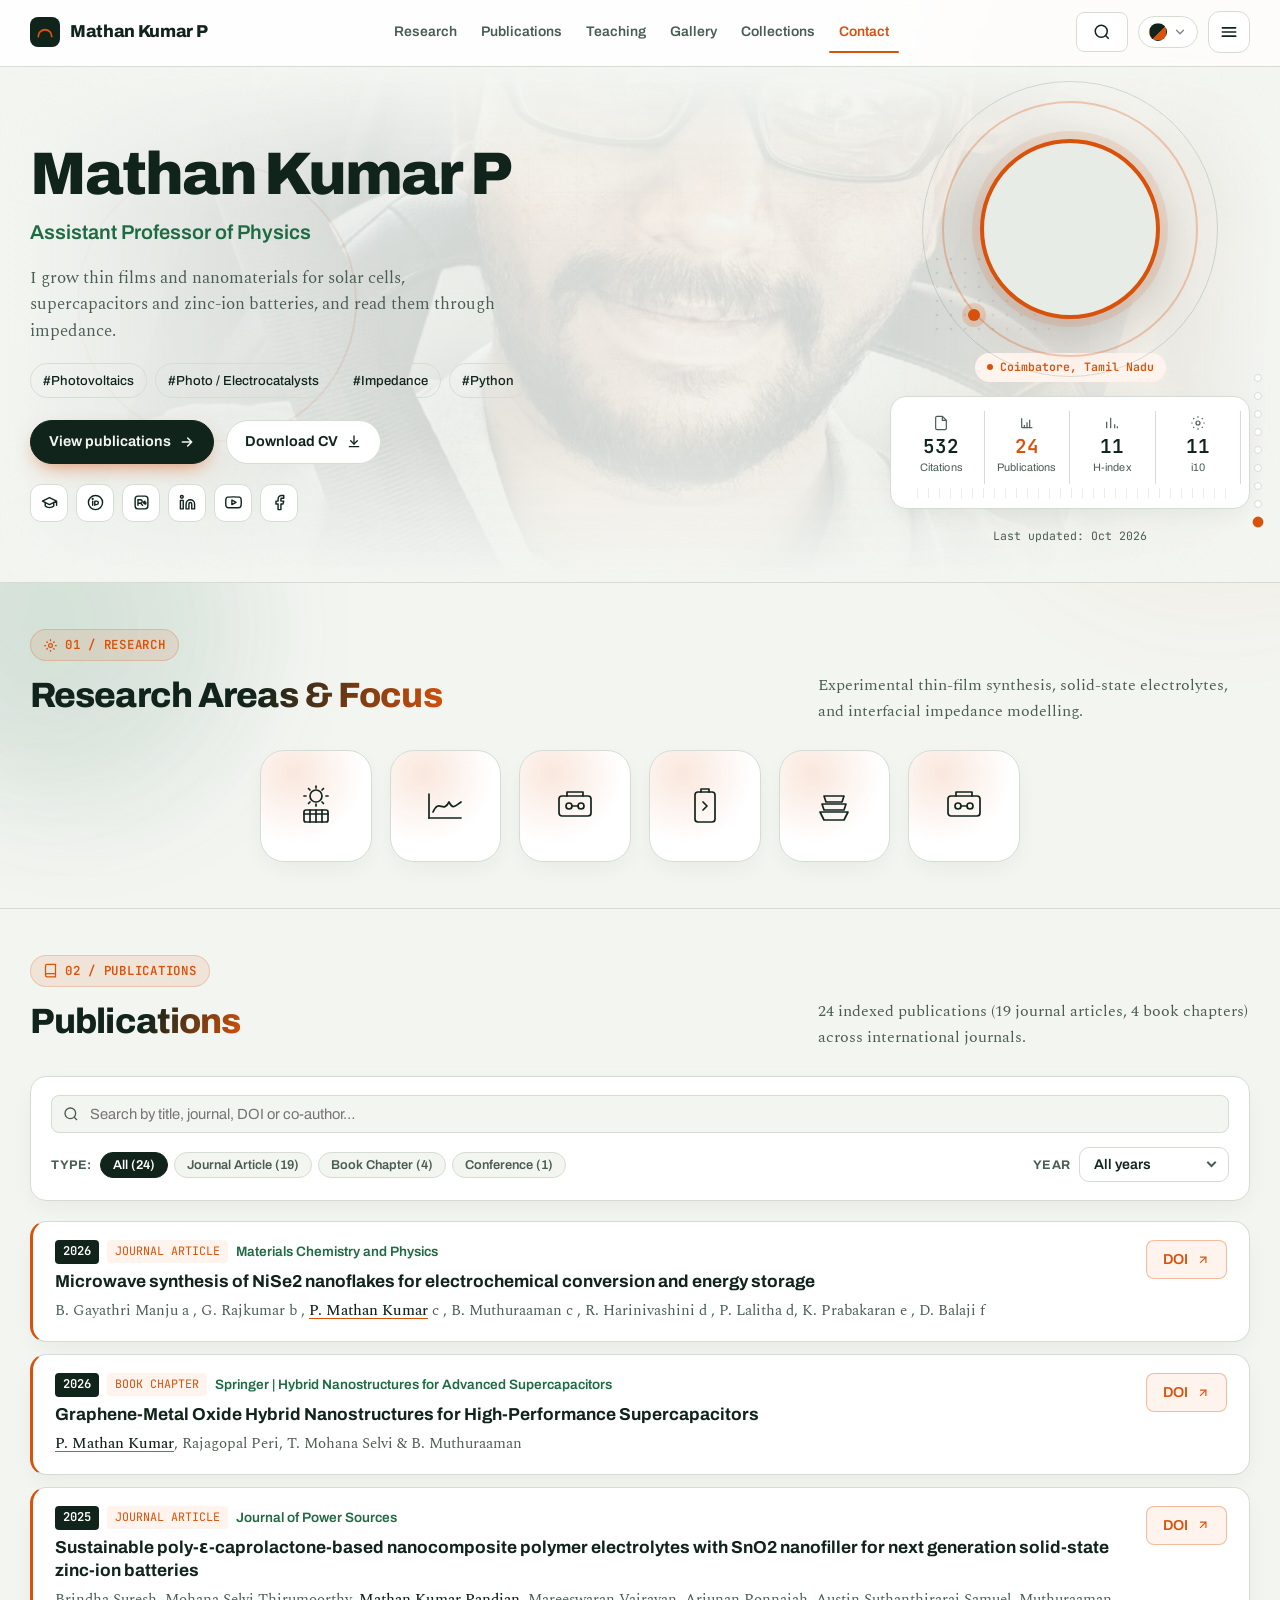
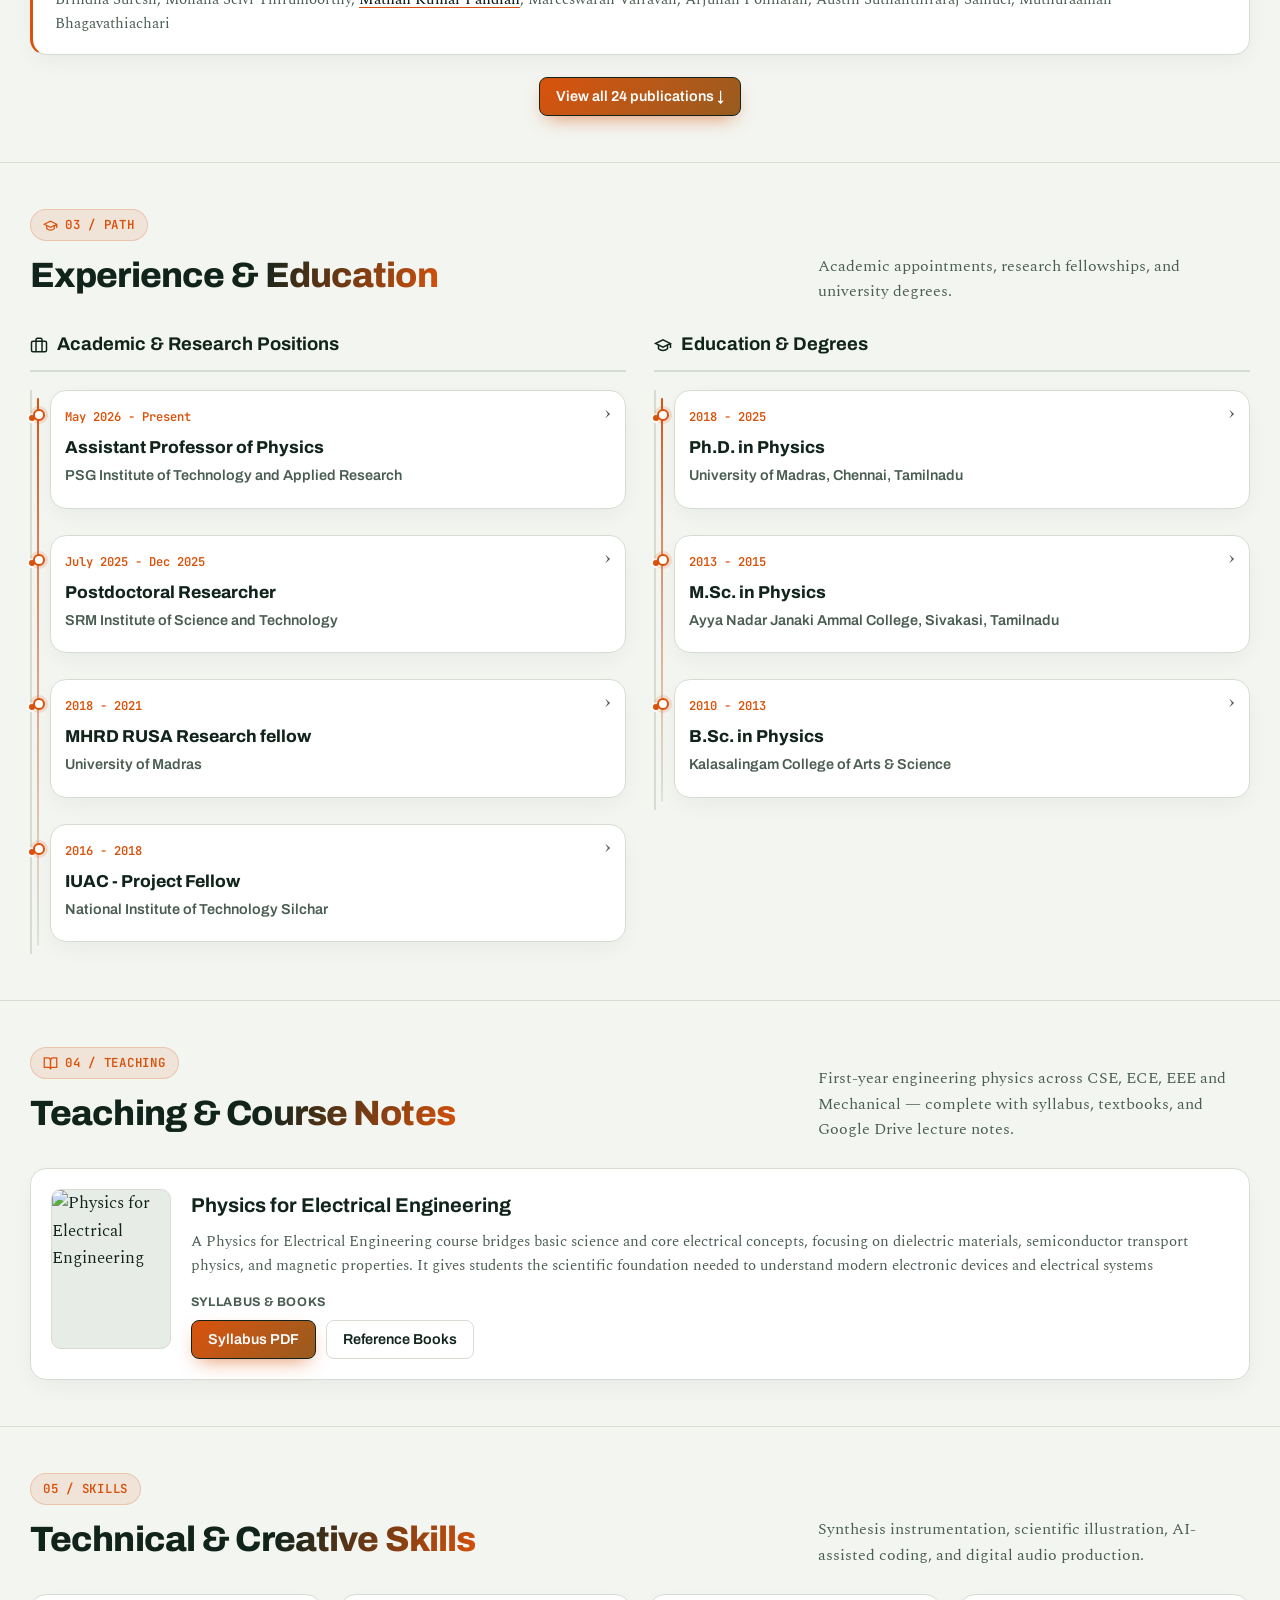
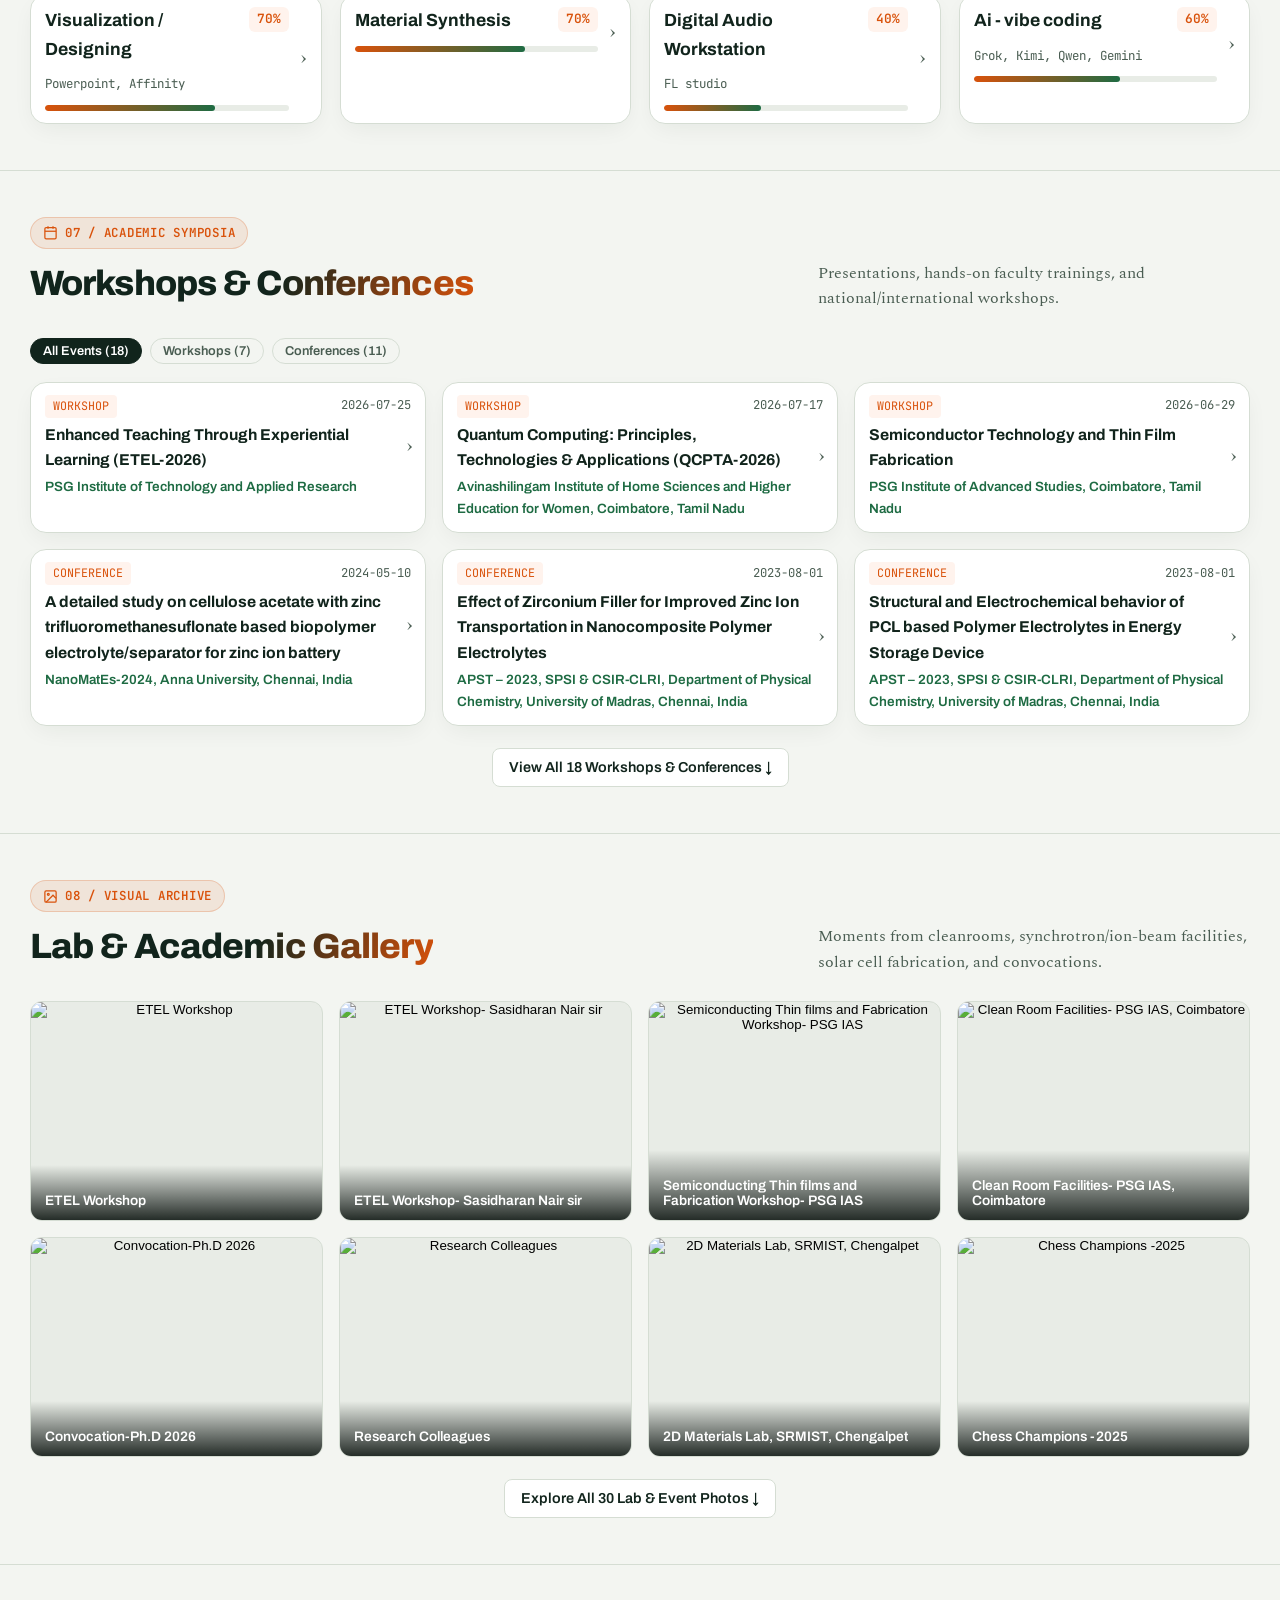
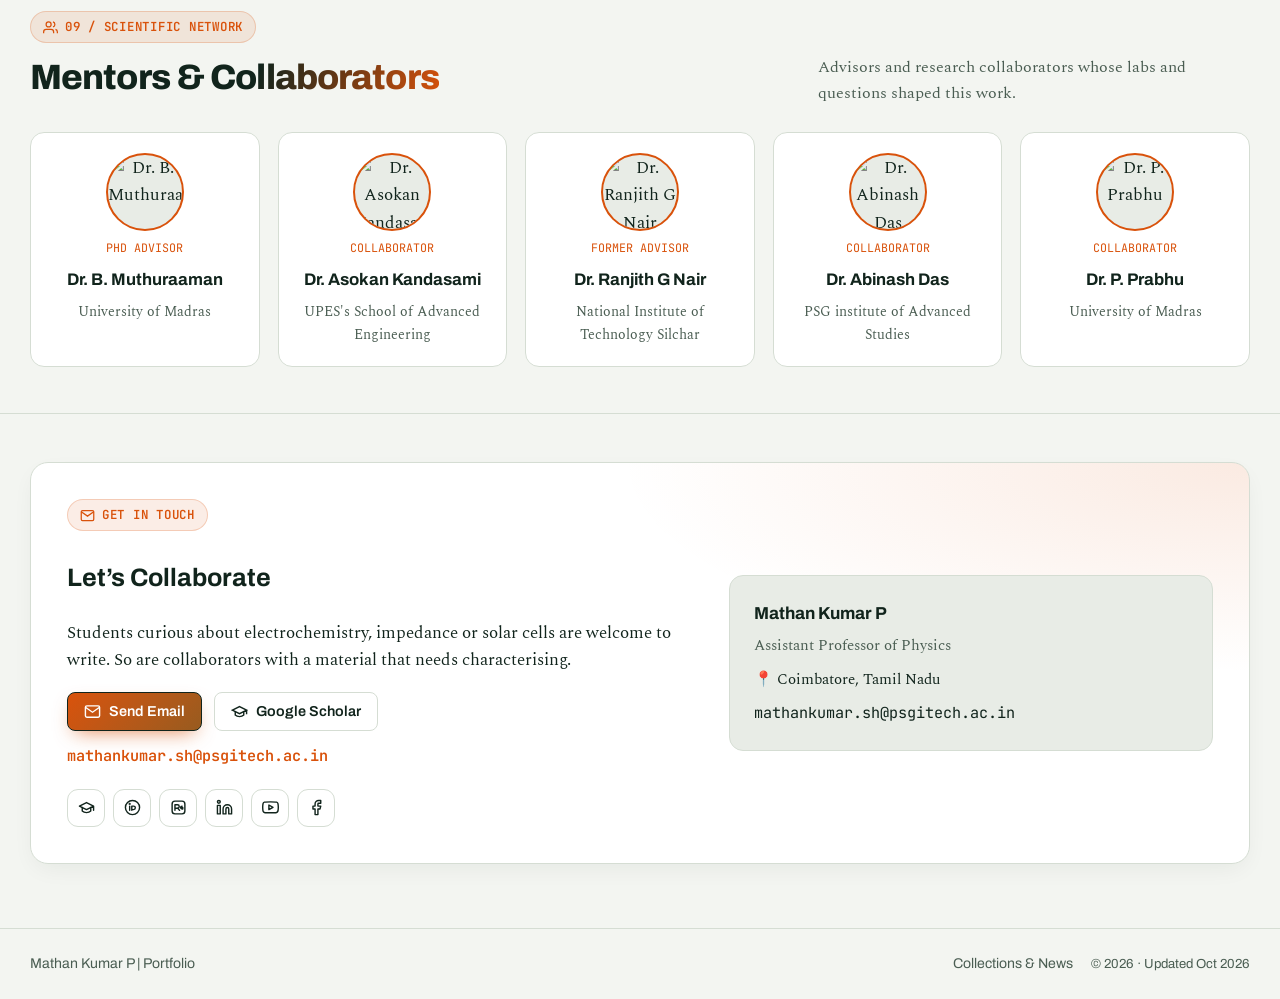
==== commit 685c788b: "Add files via upload" ====
--- a/index.html
+++ b/index.html
@@ -1,427 +1,435 @@
-<!doctype html>
-<html lang="en" data-palette="potentiostat">
-<head>
-<meta charset="utf-8">
-<meta name="viewport" content="width=device-width, initial-scale=1, viewport-fit=cover">
-<meta name="theme-color" content="#F3F5F1">
-<title>Mathan Kumar P | Physics &amp; Electrochemistry</title>
-<meta name="description" content="Mathan Kumar P, Assistant Professor of Physics. Thin films and nanomaterials for solar cells, supercapacitors and zinc-ion batteries.">
-<meta name="author" content="Mathan Kumar P">
-<meta property="og:type" content="profile">
-<meta property="og:title" content="Mathan Kumar P | Physics &amp; Electrochemistry">
-<meta property="og:description" content="Thin films and nanomaterials for solar cells, supercapacitors and zinc-ion batteries. Experimental impedance and materials research.">
-<meta property="og:image" content="assets/img/profile.jpg">
-<meta name="twitter:card" content="summary">
-<meta name="twitter:title" content="Mathan Kumar P | Physics &amp; Electrochemistry">
-<meta name="twitter:description" content="Assistant Professor of Physics — thin films, impedance, energy materials.">
-<link rel="preload" href="assets/fonts/archivo.woff2" as="font" type="font/woff2" crossorigin>
-<link rel="preload" href="assets/img/profile.jpg" as="image">
-<link rel="stylesheet" href="assets/css/style.css">
-<link rel="icon" href="data:image/svg+xml,%3Csvg xmlns='http://www.w3.org/2000/svg' viewBox='0 0 32 32'%3E%3Crect width='32' height='32' rx='6' fill='%2311241C'/%3E%3Cpath d='M5 25A11 11 0 0 1 27 25' fill='none' stroke='%23D9520B' stroke-width='3' stroke-linecap='round'/%3E%3C/svg%3E">
-<script type="application/ld+json">
-{
-  "@context": "https://schema.org",
-  "@type": "Person",
-  "name": "Mathan Kumar P",
-  "jobTitle": "Assistant Professor of Physics",
-  "url": "https://mathankumarphys.org",
-  "image": "assets/img/profile.jpg",
-  "address": { "@type": "PostalAddress", "addressLocality": "Coimbatore", "addressRegion": "Tamil Nadu", "addressCountry": "IN" },
-  "sameAs": []
-}
-</script>
-</head>
-<body>
-<a class="skip" href="#main">Skip to content</a>
-<noscript><p style="padding:24px;font:1.1rem/1.5 Georgia,serif">This site needs JavaScript to show its content. Please enable it and reload.</p></noscript>
-
-<header class="top">
-  <div class="wrap top-inner">
-    <a class="brand" href="#main">
-      <span class="brand-mark" aria-hidden="true">
-        <svg viewBox="0 0 24 24" width="18" height="18" fill="none" stroke="currentColor" stroke-width="2.4" stroke-linecap="round"><path d="M3 18A9 9 0 0 1 21 18"/></svg>
-      </span>
-      <span id="brand">Mathan Kumar P</span>
-    </a>
-    <nav class="nav" aria-label="Sections">
-      <a href="#research">Research</a>
-      <a href="#publications">Publications</a>
-      <a href="#teaching">Teaching</a>
-      <a href="#gallery">Gallery</a>
-      <a href="collections.html">Collections</a>
-      <a href="#contact">Contact</a>
-    </nav>
-    <div class="header-tools">
-      <button type="button" class="btn icon-only site-search-btn" id="site-search-btn" aria-label="Search site" aria-expanded="false" aria-controls="site-search-panel">
-        <svg viewBox="0 0 24 24" width="18" height="18" fill="none" stroke="currentColor" stroke-width="2"><circle cx="11" cy="11" r="8"/><path d="m21 21-4.3-4.3"/></svg>
-      </button>
-      <div class="palette" id="palette" role="group" aria-label="Colour palette" data-palette-switch></div>
-      <button class="btn menu-btn icon-only" type="button" aria-expanded="false" aria-controls="drawer" aria-label="Open menu">
-        <svg viewBox="0 0 24 24" width="20" height="20" fill="none" stroke="currentColor" stroke-width="2" stroke-linecap="round"><path d="M4 7h16M4 12h16M4 17h16"/></svg>
-      </button>
-    </div>
-  </div><div class="progress" id="scroll-progress"></div>
-</header>
-
-  <div class="drawer" id="drawer" hidden>
-    <div class="drawer-head">
-      <span class="drawer-title">Menu</span>
-      <button type="button" class="drawer-close" id="drawer-close" aria-label="Close menu">
-        <svg viewBox="0 0 24 24" width="20" height="20" fill="none" stroke="currentColor" stroke-width="2.2" stroke-linecap="round"><path d="M18 6 6 18M6 6l12 12"/></svg>
-      </button>
-    </div>
-    <nav class="drawer-nav" aria-label="Site sections">
-      <a href="#research"><span class="dnav-ic" aria-hidden="true"><svg viewBox="0 0 24 24" width="18" height="18" fill="none" stroke="currentColor" stroke-width="1.8" stroke-linecap="round" stroke-linejoin="round"><circle cx="12" cy="12" r="3"/><path d="M12 2v3m0 14v3M2 12h3m14 0h3"/></svg></span> Research</a>
-      <a href="#publications"><span class="dnav-ic" aria-hidden="true"><svg viewBox="0 0 24 24" width="18" height="18" fill="none" stroke="currentColor" stroke-width="1.8" stroke-linecap="round" stroke-linejoin="round"><path d="M4 19.5A2.5 2.5 0 0 1 6.5 17H20"/><path d="M6.5 2H20v20H6.5A2.5 2.5 0 0 1 4 19.5v-15A2.5 2.5 0 0 1 6.5 2z"/></svg></span> Publications</a>
-      <a href="#path"><span class="dnav-ic" aria-hidden="true"><svg viewBox="0 0 24 24" width="18" height="18" fill="none" stroke="currentColor" stroke-width="1.8" stroke-linecap="round" stroke-linejoin="round"><path d="M3 12h18"/><path d="m13 6 6 6-6 6"/></svg></span> Path</a>
-      <a href="#teaching"><span class="dnav-ic" aria-hidden="true"><svg viewBox="0 0 24 24" width="18" height="18" fill="none" stroke="currentColor" stroke-width="1.8" stroke-linecap="round" stroke-linejoin="round"><path d="M2 3h6a4 4 0 0 1 4 4v14a3 3 0 0 0-3-3H2z"/><path d="M22 3h-6a4 4 0 0 0-4 4v14a3 3 0 0 1 3-3h7z"/></svg></span> Teaching</a>
-      <a href="#skills"><span class="dnav-ic" aria-hidden="true"><svg viewBox="0 0 24 24" width="18" height="18" fill="none" stroke="currentColor" stroke-width="1.8" stroke-linecap="round" stroke-linejoin="round"><path d="M13 2 3 14h9l-1 8 10-12h-9l1-8z"/></svg></span> Skills</a>
-      <a href="#events"><span class="dnav-ic" aria-hidden="true"><svg viewBox="0 0 24 24" width="18" height="18" fill="none" stroke="currentColor" stroke-width="1.8" stroke-linecap="round" stroke-linejoin="round"><rect x="3" y="4" width="18" height="18" rx="2"/><path d="M16 2v4M8 2v4M3 10h18"/></svg></span> Events</a>
-      <a href="#gallery"><span class="dnav-ic" aria-hidden="true"><svg viewBox="0 0 24 24" width="18" height="18" fill="none" stroke="currentColor" stroke-width="1.8" stroke-linecap="round" stroke-linejoin="round"><rect x="3" y="3" width="18" height="18" rx="2"/><circle cx="9" cy="9" r="2"/><path d="m21 15-5-5L5 21"/></svg></span> Gallery</a>
-      <a href="collections.html"><span class="dnav-ic" aria-hidden="true"><svg viewBox="0 0 24 24" width="18" height="18" fill="none" stroke="currentColor" stroke-width="1.8" stroke-linecap="round" stroke-linejoin="round"><path d="M22 19a2 2 0 0 1-2 2H4a2 2 0 0 1-2-2V5a2 2 0 0 1 2-2h5l2 3h9a2 2 0 0 1 2 2z"/></svg></span> Collections</a>
-      <a href="#contact"><span class="dnav-ic" aria-hidden="true"><svg viewBox="0 0 24 24" width="18" height="18" fill="none" stroke="currentColor" stroke-width="1.8" stroke-linecap="round" stroke-linejoin="round"><path d="M4 4h16v16H4z"/><path d="m22 6-10 7L2 6"/></svg></span> Contact</a>
-    </nav>
-    <div class="drawer-foot">
-      <div class="palette" role="group" aria-label="Colour palette" data-palette-switch></div>
-    </div>
-  </div>
-
-
-<!-- Decorative art layer (Google-style soft artifacts) -->
-<div class="art-layer" aria-hidden="true">
-  <span class="art-blob art-blob-a"></span>
-  <span class="art-blob art-blob-b"></span>
-  <span class="art-ring art-ring-a"></span>
-  <span class="art-dots art-dots-a"></span>
-  <span class="art-grid"></span>
-</div>
-
-<!-- Site-wide search panel -->
-<div class="site-search-panel" id="site-search-panel" hidden>
-  <div class="wrap site-search-inner">
-    <label class="sr" for="site-q">Search the portfolio</label>
-    <div class="pub-search-wrap site-search-wrap">
-      <svg class="search-ic" viewBox="0 0 24 24" width="18" height="18" fill="none" stroke="currentColor" stroke-width="2"><circle cx="11" cy="11" r="8"/><path d="m21 21-4.3-4.3"/></svg>
-      <input class="search" id="site-q" type="search" placeholder="Search publications, teaching, events, research…" autocomplete="off">
-    </div>
-    <div class="site-search-results" id="site-search-results" role="listbox" aria-label="Search results"></div>
-  </div>
-</div>
-
-<div class="scroll-orb scroll-orb-a" data-parallax="0.04" aria-hidden="true"></div>
-<div class="scroll-orb scroll-orb-b" data-parallax="0.07" aria-hidden="true"></div>
-<nav class="section-rail" id="section-rail" aria-label="Section progress"></nav>
-
-<main id="main">
-  <div id="page-skeleton" class="page-skeleton wrap" aria-hidden="true">
-    <div class="sk-hero"></div>
-    <div class="sk-row"><div class="sk-card"></div><div class="sk-card"></div><div class="sk-card"></div></div>
-  </div>
-  <!-- HERO — modern asymmetric editorial layout -->
-  <section class="hero" aria-label="Introduction">
-    <!-- Optional ambient video: place file at assets/video/ambient.mp4 -->
-    <div class="hero-video-wrap" id="hero-video-wrap" hidden>
-      <video id="hero-video" muted loop playsinline preload="none" poster="assets/img/profile.jpg"></video>
-    </div>
-    <div class="wrap">
-      <div class="hero-stage">
-        <div class="hero-copy">
-          <h1 class="display hero-title" id="name">Mathan Kumar P</h1>
-          <p class="role" id="role"></p>
-          <p class="bio" id="bio"></p>
-          <ul class="keywords" id="keywords" aria-label="Research keywords"></ul>
-          <div class="hero-actions">
-            <a class="btn primary" id="papers-cta" href="#selected">
-              <span>View selected papers</span>
-              <svg viewBox="0 0 24 24" width="16" height="16" fill="none" stroke="currentColor" stroke-width="2.2" stroke-linecap="round"><path d="M5 12h14M13 6l6 6-6 6"/></svg>
-            </a>
-            <a class="btn" id="cv" href="#" target="_blank" rel="noopener">
-              <span>Download CV</span>
-              <svg viewBox="0 0 24 24" width="16" height="16" fill="none" stroke="currentColor" stroke-width="2" stroke-linecap="round" stroke-linejoin="round"><path d="M12 3v12"/><path d="m7 10 5 5 5-5"/><path d="M5 19h14"/></svg>
-            </a>
-          </div>
-          <div class="social-icon-bar" id="elsewhere" aria-label="Academic and social profiles"></div>
-        </div>
-
-        <div class="hero-aside">
-          <div class="portrait-stage">
-            <span class="portrait-ring portrait-ring-a" aria-hidden="true"></span>
-            <span class="portrait-ring portrait-ring-b" aria-hidden="true"></span>
-            <span class="portrait-dot" aria-hidden="true"></span>
-            <div class="round-photo" id="photo">
-              <span class="mono" id="mono" aria-hidden="true">MKP</span>
-            </div>
-          </div>
-          <div class="loc-pill" id="loc-pill">
-            <span class="pulse-dot"></span>
-            <span id="hero-location">Coimbatore, Tamil Nadu</span>
-          </div>
-          <div class="metrics-panel" id="metrics" aria-label="Scholar metrics"></div>
-          <p class="last-updated" id="last-updated"></p>
-        </div>
-      </div>
-    </div>
-  </section>
-
-  <!-- Selected papers highlight -->
-  <section class="block selected-sec" id="selected" data-section="selected">
-    <div class="wrap">
-      <div class="sec-head">
-        <div>
-          <span class="sec-eyebrow">00 / Featured</span>
-          <h2 class="display">Selected Papers</h2>
-        </div>
-        <p class="sec-sub">A short list of representative works. Full record below.</p>
-      </div>
-      <div class="selected-grid" id="selected-list"></div>
-    </div>
-  </section>
-
-  <!-- 01. RESEARCH DOMAINS -->
-  <section class="block" id="research" data-section="research">
-    <div class="wrap">
-      <div class="sec-head">
-        <div>
-          <span class="sec-eyebrow">
-            <svg viewBox="0 0 24 24" width="15" height="15" fill="none" stroke="currentColor" stroke-width="2"><circle cx="12" cy="12" r="3"/><path d="M12 2v3m0 14v3M2 12h3m14 0h3m-3.5-6.5-2.1 2.1M7.6 16.4l-2.1 2.1m0-13 2.1 2.1m8.8 8.8 2.1 2.1"/></svg>
-            01 / Research
-          </span>
-          <h2 class="display">Research Areas &amp; Focus</h2>
-        </div>
-        <p class="sec-sub" id="research-intro">Experimental thin-film synthesis, solid-state electrolytes, and interfacial impedance modelling.</p>
-      </div>
-      <div class="research-grid" id="rplot"></div>
-    </div>
-  </section>
-
-  <!-- 02. PUBLICATIONS -->
-  <section class="block" id="publications" data-section="publications">
-    <div class="wrap">
-      <div class="sec-head">
-        <div>
-          <span class="sec-eyebrow">
-            <svg viewBox="0 0 24 24" width="15" height="15" fill="none" stroke="currentColor" stroke-width="2"><path d="M4 19.5A2.5 2.5 0 0 1 6.5 17H20"/><path d="M6.5 2H20v20H6.5A2.5 2.5 0 0 1 4 19.5v-15A2.5 2.5 0 0 1 6.5 2z"/></svg>
-            02 / Publications
-          </span>
-          <h2 class="display">Publications</h2>
-        </div>
-        <p class="sec-sub" id="pubsum"></p>
-      </div>
-
-      <div class="pub-controls card-surface">
-        <div class="pub-search-wrap">
-          <svg class="search-ic" viewBox="0 0 24 24" width="16" height="16" fill="none" stroke="currentColor" stroke-width="2"><circle cx="11" cy="11" r="8"/><path d="m21 21-4.3-4.3"/></svg>
-          <input class="search" id="q" type="search" placeholder="Search by title, journal, DOI or co-author…" aria-label="Search publications">
-        </div>
-        <div class="pub-filter-row">
-          <div class="filter-group">
-            <span class="filter-lbl">Type:</span>
-            <div class="chips" id="types" role="group" aria-label="Filter by publication type"></div>
-          </div>
-          <div class="filter-group">
-            <span class="filter-lbl">Year:</span>
-            <div class="chips" id="years" role="group" aria-label="Filter by publication year"></div>
-          </div>
-        </div>
-      </div>
-
-      <p class="sr" id="pubcount" aria-live="polite"></p>
-      <div class="plist" id="plist"></div>
-      <div class="center-actions">
-        <button class="btn primary more-btn" type="button" id="morepubs" hidden></button>
-      </div>
-    </div>
-  </section>
-
-  <!-- 03. CAREER & EDUCATION PATH -->
-  <section class="block" id="path" data-section="path">
-    <div class="wrap">
-      <div class="sec-head">
-        <div>
-          <span class="sec-eyebrow">
-            <svg viewBox="0 0 24 24" width="15" height="15" fill="none" stroke="currentColor" stroke-width="2"><path d="M22 10v6M2 10l10-5 10 5-10 5z"/><path d="M6 12v5c3 3 9 3 12 0v-5"/></svg>
-            03 / Path
-          </span>
-          <h2 class="display">Experience &amp; Education</h2>
-        </div>
-        <p class="sec-sub" id="path-intro">Academic appointments, research fellowships, and university degrees.</p>
-      </div>
-      <div class="path-dual-grid">
-        <div>
-          <h3 class="sub-col-title">
-            <svg viewBox="0 0 24 24" width="18" height="18" fill="none" stroke="currentColor" stroke-width="2"><rect x="2" y="7" width="20" height="14" rx="2"/><path d="M16 21V5a2 2 0 0 0-2-2h-4a2 2 0 0 0-2 2v16"/></svg>
-            Academic &amp; Research Positions
-          </h3>
-          <div class="timeline" id="exp-list"></div>
-        </div>
-        <div>
-          <h3 class="sub-col-title">
-            <svg viewBox="0 0 24 24" width="18" height="18" fill="none" stroke="currentColor" stroke-width="2"><path d="M22 10v6M2 10l10-5 10 5-10 5z"/><path d="M6 12v5c3 3 9 3 12 0v-5"/></svg>
-            Education &amp; Degrees
-          </h3>
-          <div class="timeline" id="acad-list"></div>
-        </div>
-      </div>
-    </div>
-  </section>
-
-  <!-- 04. TEACHING & COURSE MATERIALS (STANDALONE) -->
-  <section class="block" id="teaching" data-section="teaching">
-    <div class="wrap">
-      <div class="sec-head">
-        <div>
-          <span class="sec-eyebrow">
-            <svg viewBox="0 0 24 24" width="15" height="15" fill="none" stroke="currentColor" stroke-width="2"><path d="M2 3h6a4 4 0 0 1 4 4v14a3 3 0 0 0-3-3H2z"/><path d="M22 3h-6a4 4 0 0 0-4 4v14a3 3 0 0 1 3-3h7z"/></svg>
-            04 / Teaching
-          </span>
-          <h2 class="display">Teaching &amp; Course Notes</h2>
-        </div>
-        <p class="sec-sub">First-year engineering physics across CSE, ECE, EEE and Mechanical — complete with syllabus, textbooks, and Google Drive lecture notes.</p>
-      </div>
-      <div class="teaching-grid" id="teach"></div>
-    </div>
-  </section>
-
-  <!-- 05. SKILLS & TECHNICAL ARSENAL (STANDALONE) -->
-  <section class="block" id="skills" data-section="skills">
-    <div class="wrap">
-      <div class="sec-head">
-        <div>
-          <span class="sec-eyebrow">05 / Skills</span>
-          <h2 class="display">Technical &amp; Creative Skills</h2>
-        </div>
-        <p class="sec-sub">Synthesis instrumentation, scientific illustration, AI-assisted coding, and digital audio production.</p>
-      </div>
-      <div class="skills-grid" id="skills-list"></div>
-    </div>
-  </section>
-
-  <!-- 06. LAB OPENINGS & STUDENT PROJECTS (STANDALONE) -->
-
-  <!-- 07. CONFERENCES & WORKSHOPS (STANDALONE) -->
-  <section class="block" id="events" data-section="events">
-    <div class="wrap">
-      <div class="sec-head">
-        <div>
-          <span class="sec-eyebrow">
-            <svg viewBox="0 0 24 24" width="15" height="15" fill="none" stroke="currentColor" stroke-width="2"><rect x="3" y="4" width="18" height="18" rx="2"/><line x1="16" y1="2" x2="16" y2="6"/><line x1="8" y1="2" x2="8" y2="6"/><line x1="3" y1="10" x2="21" y2="10"/></svg>
-            07 / Academic Symposia
-          </span>
-          <h2 class="display">Workshops &amp; Conferences</h2>
-        </div>
-        <p class="sec-sub">Presentations, hands-on faculty trainings, and national/international workshops.</p>
-      </div>
-      <div class="ev-filter-bar" id="ev-filters"></div>
-      <div class="events-grid" id="events-list"></div>
-      <div class="center-actions">
-        <button class="btn more-btn" type="button" id="moreev" hidden></button>
-      </div>
-    </div>
-  </section>
-
-  <!-- 08. PHOTO GALLERY (STANDALONE) -->
-  <section class="block" id="gallery" data-section="gallery">
-    <div class="wrap">
-      <div class="sec-head">
-        <div>
-          <span class="sec-eyebrow">
-            <svg viewBox="0 0 24 24" width="15" height="15" fill="none" stroke="currentColor" stroke-width="2"><rect x="3" y="3" width="18" height="18" rx="2"/><circle cx="8.5" cy="8.5" r="1.5"/><polyline points="21 15 16 10 5 21"/></svg>
-            08 / Visual Archive
-          </span>
-          <h2 class="display">Lab &amp; Academic Gallery</h2>
-        </div>
-        <p class="sec-sub">Moments from cleanrooms, synchrotron/ion-beam facilities, solar cell fabrication, and convocations.</p>
-      </div>
-      <div class="gallery-mosaic" id="mosaic"></div>
-      <div class="center-actions">
-        <button class="btn more-btn" type="button" id="moregal" hidden></button>
-      </div>
-    </div>
-  </section>
-
-  <!-- 09. MENTORS & COLLABORATORS (STANDALONE) -->
-  <section class="block" id="mentors" data-section="mentors">
-    <div class="wrap">
-      <div class="sec-head">
-        <div>
-          <span class="sec-eyebrow">
-            <svg viewBox="0 0 24 24" width="15" height="15" fill="none" stroke="currentColor" stroke-width="2"><path d="M17 21v-2a4 4 0 0 0-4-4H5a4 4 0 0 0-4 4v2"/><circle cx="9" cy="7" r="4"/><path d="M23 21v-2a4 4 0 0 0-3-3.87"/><path d="M16 3.13a4 4 0 0 1 0 7.75"/></svg>
-            09 / Scientific Network
-          </span>
-          <h2 class="display">Mentors &amp; Collaborators</h2>
-        </div>
-        <p class="sec-sub">Advisors and research collaborators whose labs and questions shaped this work.</p>
-      </div>
-      <div class="people-grid" id="people"></div>
-    </div>
-  </section>
-
-  <!-- 10. FUTURE CUSTOM SECTIONS CONTAINER -->
-  <div id="custom-sections-root"></div>
-
-  <!-- CONTACT SECTION -->
-  <section class="contact-sec" id="contact">
-    <div class="wrap">
-      <div class="contact-card">
-        <div class="contact-left">
-          <span class="sec-eyebrow">
-            <svg viewBox="0 0 24 24" width="15" height="15" fill="none" stroke="currentColor" stroke-width="2"><path d="M4 4h16c1.1 0 2 .9 2 2v12c0 1.1-.9 2-2 2H4c-1.1 0-2-.9-2-2V6c0-1.1.9-2 2-2z"/><polyline points="22,6 12,13 2,6"/></svg>
-            Get in Touch
-          </span>
-          <h2 class="display">Let’s Collaborate</h2>
-          <p id="contact-msg">Students curious about electrochemistry, impedance or solar cells are welcome to write. So are collaborators with a material that needs characterising.</p>
-          <div class="contact-cta-row">
-            <a class="btn primary" id="mail-btn" href="#">
-              <svg viewBox="0 0 24 24" width="17" height="17" fill="none" stroke="currentColor" stroke-width="2"><path d="M4 4h16c1.1 0 2 .9 2 2v12c0 1.1-.9 2-2 2H4c-1.1 0-2-.9-2-2V6c0-1.1.9-2 2-2z"/><polyline points="22,6 12,13 2,6"/></svg>
-              <span id="mail-btn-txt">Send Email</span>
-            </a>
-            <a class="btn" id="contact-scholar-btn" href="#" target="_blank" rel="noopener">
-              <svg viewBox="0 0 24 24" width="17" height="17" fill="none" stroke="currentColor" stroke-width="2"><path d="M22 10v6M2 10l10-5 10 5-10 5z"/><path d="M6 12v5c3 3 9 3 12 0v-5"/></svg>
-              <span id="scholar-btn-txt">Google Scholar</span>
-            </a>
-          </div>
-          <a class="mail-direct" id="mail" href="#"></a>
-          <div class="social-icon-bar" id="elsewhere2" style="margin-top:18px"></div>
-        </div>
-        <address class="office-box" id="office"></address>
-      </div>
-    </div>
-  </section>
-</main>
-
-<footer class="foot">
-  <div class="wrap foot-inner">
-    <span id="foot-l">Mathan Kumar P · Portfolio</span>
-    <div class="foot-links">
-      <a href="collections.html">Collections &amp; News</a>
-      <span class="foot-meta" id="foot-meta"></span>
-    </div>
-  </div>
-</footer>
-
-<button class="to-top" type="button" id="to-top" aria-label="Back to top">
-  <svg viewBox="0 0 24 24" fill="none" stroke="currentColor" stroke-width="2.2" stroke-linecap="round" stroke-linejoin="round"><path d="m18 15-6-6-6 6"/></svg>
-</button>
-
-<!-- LIGHTBOX -->
-<div class="lightbox" id="lightbox" role="dialog" aria-modal="true" aria-label="Photo viewer" hidden>
-  <div class="lb-top">
-    <span id="lb-count" class="mono"></span>
-    <button class="lb-btn" type="button" id="lb-close" aria-label="Close viewer">
-      <svg viewBox="0 0 24 24" width="22" height="22" fill="none" stroke="currentColor" stroke-width="2"><line x1="18" y1="6" x2="6" y2="18"/><line x1="6" y1="6" x2="18" y2="18"/></svg>
-    </button>
-  </div>
-  <figure class="lb-fig"><img id="lb-img" alt=""></figure>
-  <div class="lb-cap"><b id="lb-title"></b><span id="lb-desc"></span></div>
-  <button class="lb-btn lb-nav lb-prev" type="button" id="lb-prev" aria-label="Previous photo">
-    <svg viewBox="0 0 24 24" width="22" height="22" fill="none" stroke="currentColor" stroke-width="2"><polyline points="15 18 9 12 15 6"/></svg>
-  </button>
-  <button class="lb-btn lb-nav lb-next" type="button" id="lb-next" aria-label="Next photo">
-    <svg viewBox="0 0 24 24" width="22" height="22" fill="none" stroke="currentColor" stroke-width="2"><polyline points="9 18 15 12 9 6"/></svg>
-  </button>
-</div>
-
-<script src="assets/js/common.js"></script>
-<script src="assets/js/home.js"></script>
-</body>
-</html>
+<!doctype html>
+<html lang="en" data-palette="potentiostat">
+<head>
+<meta charset="utf-8">
+<meta name="viewport" content="width=device-width, initial-scale=1, viewport-fit=cover">
+<meta name="theme-color" content="#F3F5F1">
+<title>Mathan Kumar P | Physics &amp; Electrochemistry</title>
+<meta name="description" content="Mathan Kumar P, Assistant Professor of Physics. Thin films and nanomaterials for solar cells, supercapacitors and zinc-ion batteries.">
+<meta name="author" content="Mathan Kumar P">
+<meta property="og:type" content="profile">
+<meta property="og:title" content="Mathan Kumar P | Physics &amp; Electrochemistry">
+<meta property="og:description" content="Thin films and nanomaterials for solar cells, supercapacitors and zinc-ion batteries. Experimental impedance and materials research.">
+<meta property="og:image" content="assets/img/profile.jpg">
+<meta name="twitter:card" content="summary">
+<meta name="twitter:title" content="Mathan Kumar P | Physics &amp; Electrochemistry">
+<meta name="twitter:description" content="Assistant Professor of Physics — thin films, impedance, energy materials.">
+<link rel="preload" href="assets/fonts/archivo.woff2" as="font" type="font/woff2" crossorigin>
+<link rel="preload" href="assets/img/profile.jpg" as="image">
+<link rel="stylesheet" href="assets/css/style.css">
+<link rel="icon" href="data:image/svg+xml,%3Csvg xmlns='http://www.w3.org/2000/svg' viewBox='0 0 32 32'%3E%3Crect width='32' height='32' rx='6' fill='%2311241C'/%3E%3Cpath d='M5 25A11 11 0 0 1 27 25' fill='none' stroke='%23D9520B' stroke-width='3' stroke-linecap='round'/%3E%3C/svg%3E">
+<script type="application/ld+json">
+{
+  "@context": "https://schema.org",
+  "@type": "Person",
+  "name": "Mathan Kumar P",
+  "jobTitle": "Assistant Professor of Physics",
+  "url": "https://mathankumarphys.org",
+  "image": "assets/img/profile.jpg",
+  "address": { "@type": "PostalAddress", "addressLocality": "Coimbatore", "addressRegion": "Tamil Nadu", "addressCountry": "IN" },
+  "sameAs": []
+}
+</script>
+</head>
+<body>
+<a class="skip" href="#main">Skip to content</a>
+<noscript><p style="padding:24px;font:1.1rem/1.5 Georgia,serif">This site needs JavaScript to show its content. Please enable it and reload.</p></noscript>
+
+<header class="top">
+  <div class="wrap top-inner">
+    <a class="brand" href="#main">
+      <span class="brand-mark" aria-hidden="true">
+        <svg viewBox="0 0 24 24" width="18" height="18" fill="none" stroke="currentColor" stroke-width="2.4" stroke-linecap="round"><path d="M3 18A9 9 0 0 1 21 18"/></svg>
+      </span>
+      <span id="brand">Mathan Kumar P</span>
+    </a>
+    <nav class="nav" aria-label="Sections">
+      <a href="#research">Research</a>
+      <a href="#publications">Publications</a>
+      <a href="#teaching">Teaching</a>
+      <a href="#gallery">Gallery</a>
+      <a href="collections.html">Collections</a>
+      <a href="#contact">Contact</a>
+    </nav>
+    <div class="header-tools">
+      <button type="button" class="btn icon-only site-search-btn" id="site-search-btn" aria-label="Search site" aria-expanded="false" aria-controls="site-search-panel">
+        <svg viewBox="0 0 24 24" width="18" height="18" fill="none" stroke="currentColor" stroke-width="2"><circle cx="11" cy="11" r="8"/><path d="m21 21-4.3-4.3"/></svg>
+      </button>
+      <div class="palette" id="palette" role="group" aria-label="Colour palette" data-palette-switch></div>
+      <button class="btn menu-btn icon-only" type="button" aria-expanded="false" aria-controls="drawer" aria-label="Open menu">
+        <svg viewBox="0 0 24 24" width="20" height="20" fill="none" stroke="currentColor" stroke-width="2" stroke-linecap="round"><path d="M4 7h16M4 12h16M4 17h16"/></svg>
+      </button>
+    </div>
+  </div><div class="progress" id="scroll-progress"></div>
+</header>
+
+  <div class="drawer" id="drawer" hidden>
+    <div class="drawer-head">
+      <span class="drawer-title">Menu</span>
+      <button type="button" class="drawer-close" id="drawer-close" aria-label="Close menu">
+        <svg viewBox="0 0 24 24" width="20" height="20" fill="none" stroke="currentColor" stroke-width="2.2" stroke-linecap="round"><path d="M18 6 6 18M6 6l12 12"/></svg>
+      </button>
+    </div>
+    <nav class="drawer-nav" aria-label="Site sections">
+      <a href="#research"><span class="dnav-ic" aria-hidden="true"><svg viewBox="0 0 24 24" width="18" height="18" fill="none" stroke="currentColor" stroke-width="1.8" stroke-linecap="round" stroke-linejoin="round"><circle cx="12" cy="12" r="3"/><path d="M12 2v3m0 14v3M2 12h3m14 0h3"/></svg></span> Research</a>
+      <a href="#publications"><span class="dnav-ic" aria-hidden="true"><svg viewBox="0 0 24 24" width="18" height="18" fill="none" stroke="currentColor" stroke-width="1.8" stroke-linecap="round" stroke-linejoin="round"><path d="M4 19.5A2.5 2.5 0 0 1 6.5 17H20"/><path d="M6.5 2H20v20H6.5A2.5 2.5 0 0 1 4 19.5v-15A2.5 2.5 0 0 1 6.5 2z"/></svg></span> Publications</a>
+      <a href="#path"><span class="dnav-ic" aria-hidden="true"><svg viewBox="0 0 24 24" width="18" height="18" fill="none" stroke="currentColor" stroke-width="1.8" stroke-linecap="round" stroke-linejoin="round"><path d="M3 12h18"/><path d="m13 6 6 6-6 6"/></svg></span> Path</a>
+      <a href="#teaching"><span class="dnav-ic" aria-hidden="true"><svg viewBox="0 0 24 24" width="18" height="18" fill="none" stroke="currentColor" stroke-width="1.8" stroke-linecap="round" stroke-linejoin="round"><path d="M2 3h6a4 4 0 0 1 4 4v14a3 3 0 0 0-3-3H2z"/><path d="M22 3h-6a4 4 0 0 0-4 4v14a3 3 0 0 1 3-3h7z"/></svg></span> Teaching</a>
+      <a href="#skills"><span class="dnav-ic" aria-hidden="true"><svg viewBox="0 0 24 24" width="18" height="18" fill="none" stroke="currentColor" stroke-width="1.8" stroke-linecap="round" stroke-linejoin="round"><path d="M13 2 3 14h9l-1 8 10-12h-9l1-8z"/></svg></span> Skills</a>
+      <a href="#events"><span class="dnav-ic" aria-hidden="true"><svg viewBox="0 0 24 24" width="18" height="18" fill="none" stroke="currentColor" stroke-width="1.8" stroke-linecap="round" stroke-linejoin="round"><rect x="3" y="4" width="18" height="18" rx="2"/><path d="M16 2v4M8 2v4M3 10h18"/></svg></span> Events</a>
+      <a href="#gallery"><span class="dnav-ic" aria-hidden="true"><svg viewBox="0 0 24 24" width="18" height="18" fill="none" stroke="currentColor" stroke-width="1.8" stroke-linecap="round" stroke-linejoin="round"><rect x="3" y="3" width="18" height="18" rx="2"/><circle cx="9" cy="9" r="2"/><path d="m21 15-5-5L5 21"/></svg></span> Gallery</a>
+      <a href="collections.html"><span class="dnav-ic" aria-hidden="true"><svg viewBox="0 0 24 24" width="18" height="18" fill="none" stroke="currentColor" stroke-width="1.8" stroke-linecap="round" stroke-linejoin="round"><path d="M22 19a2 2 0 0 1-2 2H4a2 2 0 0 1-2-2V5a2 2 0 0 1 2-2h5l2 3h9a2 2 0 0 1 2 2z"/></svg></span> Collections</a>
+      <a href="#contact"><span class="dnav-ic" aria-hidden="true"><svg viewBox="0 0 24 24" width="18" height="18" fill="none" stroke="currentColor" stroke-width="1.8" stroke-linecap="round" stroke-linejoin="round"><path d="M4 4h16v16H4z"/><path d="m22 6-10 7L2 6"/></svg></span> Contact</a>
+    </nav>
+    <div class="drawer-foot">
+      <div class="palette" role="group" aria-label="Colour palette" data-palette-switch></div>
+    </div>
+  </div>
+
+
+<!-- Decorative art layer (Google-style soft artifacts) -->
+<div class="art-layer" aria-hidden="true">
+  <span class="art-blob art-blob-a"></span>
+  <span class="art-blob art-blob-b"></span>
+  <span class="art-ring art-ring-a"></span>
+  <span class="art-dots art-dots-a"></span>
+  <span class="art-grid"></span>
+</div>
+
+<!-- Site-wide search panel -->
+<div class="site-search-panel" id="site-search-panel" hidden>
+  <div class="wrap site-search-inner">
+    <label class="sr" for="site-q">Search the portfolio</label>
+    <div class="pub-search-wrap site-search-wrap">
+      <svg class="search-ic" viewBox="0 0 24 24" width="18" height="18" fill="none" stroke="currentColor" stroke-width="2"><circle cx="11" cy="11" r="8"/><path d="m21 21-4.3-4.3"/></svg>
+      <input class="search" id="site-q" type="search" placeholder="Search publications, teaching, events, research…" autocomplete="off">
+    </div>
+    <div class="site-search-results" id="site-search-results" role="listbox" aria-label="Search results"></div>
+  </div>
+</div>
+
+<div class="scroll-orb scroll-orb-a" data-parallax="0.04" aria-hidden="true"></div>
+<div class="scroll-orb scroll-orb-b" data-parallax="0.07" aria-hidden="true"></div>
+<nav class="section-rail" id="section-rail" aria-label="Section progress"></nav>
+
+<main id="main">
+  <div id="page-skeleton" class="page-skeleton wrap" aria-hidden="true">
+    <div class="sk-hero"></div>
+    <div class="sk-row"><div class="sk-card"></div><div class="sk-card"></div><div class="sk-card"></div></div>
+  </div>
+  <!-- HERO — modern asymmetric editorial layout -->
+  <section class="hero" aria-label="Introduction">
+    <!-- Optional ambient video: place file at assets/video/ambient.mp4 -->
+    <div class="hero-video-wrap" id="hero-video-wrap" hidden>
+      <video id="hero-video" muted loop playsinline preload="none" poster="assets/img/profile.jpg"></video>
+    </div>
+    <div class="wrap">
+      <div class="hero-stage">
+        <div class="hero-copy">
+          <h1 class="display hero-title" id="name">Mathan Kumar P</h1>
+          <p class="role" id="role"></p>
+          <p class="bio" id="bio"></p>
+          <ul class="keywords" id="keywords" aria-label="Research keywords"></ul>
+          <div class="hero-actions">
+            <a class="btn primary" id="papers-cta" href="#publications">
+              <span>View publications</span>
+              <svg viewBox="0 0 24 24" width="16" height="16" fill="none" stroke="currentColor" stroke-width="2.2" stroke-linecap="round"><path d="M5 12h14M13 6l6 6-6 6"/></svg>
+            </a>
+            <a class="btn" id="cv" href="#" target="_blank" rel="noopener">
+              <span>Download CV</span>
+              <svg viewBox="0 0 24 24" width="16" height="16" fill="none" stroke="currentColor" stroke-width="2" stroke-linecap="round" stroke-linejoin="round"><path d="M12 3v12"/><path d="m7 10 5 5 5-5"/><path d="M5 19h14"/></svg>
+            </a>
+          </div>
+          <div class="social-icon-bar" id="elsewhere" aria-label="Academic and social profiles"></div>
+        </div>
+
+        <div class="hero-aside">
+          <div class="portrait-stage">
+            <span class="portrait-ring portrait-ring-a" aria-hidden="true"></span>
+            <span class="portrait-ring portrait-ring-b" aria-hidden="true"></span>
+            <span class="portrait-dot" aria-hidden="true"></span>
+            <div class="round-photo" id="photo">
+              <span class="mono" id="mono" aria-hidden="true">MKP</span>
+            </div>
+          </div>
+          <div class="loc-pill" id="loc-pill">
+            <span class="pulse-dot"></span>
+            <span id="hero-location">Coimbatore, Tamil Nadu</span>
+          </div>
+          <div class="metrics-panel" id="metrics" aria-label="Scholar metrics"></div>
+          <p class="last-updated" id="last-updated"></p>
+        </div>
+      </div>
+    </div>
+  </section>
+
+  <!-- 01. RESEARCH DOMAINS -->
+  <section class="block" id="research" data-section="research">
+    <div class="wrap">
+      <div class="sec-head">
+        <div>
+          <span class="sec-eyebrow">
+            <svg viewBox="0 0 24 24" width="15" height="15" fill="none" stroke="currentColor" stroke-width="2"><circle cx="12" cy="12" r="3"/><path d="M12 2v3m0 14v3M2 12h3m14 0h3m-3.5-6.5-2.1 2.1M7.6 16.4l-2.1 2.1m0-13 2.1 2.1m8.8 8.8 2.1 2.1"/></svg>
+            01 / Research
+          </span>
+          <h2 class="display">Research Areas &amp; Focus</h2>
+        </div>
+        <p class="sec-sub" id="research-intro">Experimental thin-film synthesis, solid-state electrolytes, and interfacial impedance modelling.</p>
+      </div>
+      <div class="research-grid" id="rplot"></div>
+    </div>
+  </section>
+
+  <!-- 02. PUBLICATIONS -->
+  <section class="block" id="publications" data-section="publications">
+    <div class="wrap">
+      <div class="sec-head">
+        <div>
+          <span class="sec-eyebrow">
+            <svg viewBox="0 0 24 24" width="15" height="15" fill="none" stroke="currentColor" stroke-width="2"><path d="M4 19.5A2.5 2.5 0 0 1 6.5 17H20"/><path d="M6.5 2H20v20H6.5A2.5 2.5 0 0 1 4 19.5v-15A2.5 2.5 0 0 1 6.5 2z"/></svg>
+            02 / Publications
+          </span>
+          <h2 class="display">Publications</h2>
+        </div>
+        <p class="sec-sub" id="pubsum"></p>
+      </div>
+
+      <div class="pub-controls card-surface">
+        <div class="pub-search-wrap">
+          <svg class="search-ic" viewBox="0 0 24 24" width="16" height="16" fill="none" stroke="currentColor" stroke-width="2"><circle cx="11" cy="11" r="8"/><path d="m21 21-4.3-4.3"/></svg>
+          <input class="search" id="q" type="search" placeholder="Search by title, journal, DOI or co-author…" aria-label="Search publications">
+        </div>
+        <div class="pub-filter-row">
+          <div class="filter-group">
+            <span class="filter-lbl">Type:</span>
+            <div class="chips" id="types" role="group" aria-label="Filter by publication type"></div>
+          </div>
+          <div class="filter-group">
+            <label class="filter-lbl" for="years">Year</label>
+            <div class="select-wrap">
+              <select class="year-select" id="years" aria-label="Filter by publication year"></select>
+            </div>
+          </div>
+        </div>
+      </div>
+
+      <p class="sr" id="pubcount" aria-live="polite"></p>
+      <div class="plist" id="plist"></div>
+      <div class="center-actions">
+        <button class="btn primary more-btn" type="button" id="morepubs" hidden></button>
+      </div>
+    </div>
+  </section>
+
+  <!-- 03. CAREER & EDUCATION PATH -->
+  <section class="block" id="path" data-section="path">
+    <div class="wrap">
+      <div class="sec-head">
+        <div>
+          <span class="sec-eyebrow">
+            <svg viewBox="0 0 24 24" width="15" height="15" fill="none" stroke="currentColor" stroke-width="2"><path d="M22 10v6M2 10l10-5 10 5-10 5z"/><path d="M6 12v5c3 3 9 3 12 0v-5"/></svg>
+            03 / Path
+          </span>
+          <h2 class="display">Experience &amp; Education</h2>
+        </div>
+        <p class="sec-sub" id="path-intro">Academic appointments, research fellowships, and university degrees.</p>
+      </div>
+      <div class="path-dual-grid">
+        <div>
+          <h3 class="sub-col-title">
+            <svg viewBox="0 0 24 24" width="18" height="18" fill="none" stroke="currentColor" stroke-width="2"><rect x="2" y="7" width="20" height="14" rx="2"/><path d="M16 21V5a2 2 0 0 0-2-2h-4a2 2 0 0 0-2 2v16"/></svg>
+            Academic &amp; Research Positions
+          </h3>
+          <div class="timeline" id="exp-list"></div>
+        </div>
+        <div>
+          <h3 class="sub-col-title">
+            <svg viewBox="0 0 24 24" width="18" height="18" fill="none" stroke="currentColor" stroke-width="2"><path d="M22 10v6M2 10l10-5 10 5-10 5z"/><path d="M6 12v5c3 3 9 3 12 0v-5"/></svg>
+            Education &amp; Degrees
+          </h3>
+          <div class="timeline" id="acad-list"></div>
+        </div>
+      </div>
+    </div>
+  </section>
+
+  <!-- 04. TEACHING & COURSE MATERIALS (STANDALONE) -->
+  <section class="block" id="teaching" data-section="teaching">
+    <div class="wrap">
+      <div class="sec-head">
+        <div>
+          <span class="sec-eyebrow">
+            <svg viewBox="0 0 24 24" width="15" height="15" fill="none" stroke="currentColor" stroke-width="2"><path d="M2 3h6a4 4 0 0 1 4 4v14a3 3 0 0 0-3-3H2z"/><path d="M22 3h-6a4 4 0 0 0-4 4v14a3 3 0 0 1 3-3h7z"/></svg>
+            04 / Teaching
+          </span>
+          <h2 class="display">Teaching &amp; Course Notes</h2>
+        </div>
+        <p class="sec-sub">First-year engineering physics across CSE, ECE, EEE and Mechanical — complete with syllabus, textbooks, and Google Drive lecture notes.</p>
+      </div>
+      <div class="teaching-grid" id="teach"></div>
+    </div>
+  </section>
+
+  <!-- 05. SKILLS & TECHNICAL ARSENAL (STANDALONE) -->
+  <section class="block" id="skills" data-section="skills">
+    <div class="wrap">
+      <div class="sec-head">
+        <div>
+          <span class="sec-eyebrow">05 / Skills</span>
+          <h2 class="display">Technical &amp; Creative Skills</h2>
+        </div>
+        <p class="sec-sub">Synthesis instrumentation, scientific illustration, AI-assisted coding, and digital audio production.</p>
+      </div>
+      <div class="skills-grid" id="skills-list"></div>
+    </div>
+  </section>
+
+  <!-- 06. LAB OPENINGS & STUDENT PROJECTS (STANDALONE) -->
+
+  <!-- 07. CONFERENCES & WORKSHOPS (STANDALONE) -->
+  <section class="block" id="events" data-section="events">
+    <div class="wrap">
+      <div class="sec-head">
+        <div>
+          <span class="sec-eyebrow">
+            <svg viewBox="0 0 24 24" width="15" height="15" fill="none" stroke="currentColor" stroke-width="2"><rect x="3" y="4" width="18" height="18" rx="2"/><line x1="16" y1="2" x2="16" y2="6"/><line x1="8" y1="2" x2="8" y2="6"/><line x1="3" y1="10" x2="21" y2="10"/></svg>
+            07 / Academic Symposia
+          </span>
+          <h2 class="display">Workshops &amp; Conferences</h2>
+        </div>
+        <p class="sec-sub">Presentations, hands-on faculty trainings, and national/international workshops.</p>
+      </div>
+      <div class="ev-filter-bar" id="ev-filters"></div>
+      <div class="events-grid" id="events-list"></div>
+      <div class="center-actions">
+        <button class="btn more-btn" type="button" id="moreev" hidden></button>
+      </div>
+    </div>
+  </section>
+
+  <!-- 08. PHOTO GALLERY (STANDALONE) -->
+  <section class="block" id="gallery" data-section="gallery">
+    <div class="wrap">
+      <div class="sec-head">
+        <div>
+          <span class="sec-eyebrow">
+            <svg viewBox="0 0 24 24" width="15" height="15" fill="none" stroke="currentColor" stroke-width="2"><rect x="3" y="3" width="18" height="18" rx="2"/><circle cx="8.5" cy="8.5" r="1.5"/><polyline points="21 15 16 10 5 21"/></svg>
+            08 / Visual Archive
+          </span>
+          <h2 class="display">Lab &amp; Academic Gallery</h2>
+        </div>
+        <p class="sec-sub">Moments from cleanrooms, synchrotron/ion-beam facilities, solar cell fabrication, and convocations.</p>
+      </div>
+      <div class="gallery-mosaic" id="mosaic"></div>
+      <div class="center-actions">
+        <button class="btn more-btn" type="button" id="moregal" hidden></button>
+      </div>
+    </div>
+  </section>
+
+  <!-- 09. MENTORS & COLLABORATORS (STANDALONE) -->
+  <section class="block" id="mentors" data-section="mentors">
+    <div class="wrap">
+      <div class="sec-head">
+        <div>
+          <span class="sec-eyebrow">
+            <svg viewBox="0 0 24 24" width="15" height="15" fill="none" stroke="currentColor" stroke-width="2"><path d="M17 21v-2a4 4 0 0 0-4-4H5a4 4 0 0 0-4 4v2"/><circle cx="9" cy="7" r="4"/><path d="M23 21v-2a4 4 0 0 0-3-3.87"/><path d="M16 3.13a4 4 0 0 1 0 7.75"/></svg>
+            09 / Scientific Network
+          </span>
+          <h2 class="display">Mentors &amp; Collaborators</h2>
+        </div>
+        <p class="sec-sub">Advisors and research collaborators whose labs and questions shaped this work.</p>
+      </div>
+      <div class="people-grid" id="people"></div>
+    </div>
+  </section>
+
+  <!-- 10. FUTURE CUSTOM SECTIONS CONTAINER -->
+  <div id="custom-sections-root"></div>
+
+  <!-- CONTACT SECTION -->
+  <section class="contact-sec" id="contact">
+    <div class="wrap">
+      <div class="contact-card">
+        <div class="contact-left">
+          <span class="sec-eyebrow">
+            <svg viewBox="0 0 24 24" width="15" height="15" fill="none" stroke="currentColor" stroke-width="2"><path d="M4 4h16c1.1 0 2 .9 2 2v12c0 1.1-.9 2-2 2H4c-1.1 0-2-.9-2-2V6c0-1.1.9-2 2-2z"/><polyline points="22,6 12,13 2,6"/></svg>
+            Get in Touch
+          </span>
+          <h2 class="display">Let’s Collaborate</h2>
+          <p id="contact-msg">Students curious about electrochemistry, impedance or solar cells are welcome to write. So are collaborators with a material that needs characterising.</p>
+          <div class="contact-cta-row">
+            <a class="btn primary" id="mail-btn" href="#">
+              <svg viewBox="0 0 24 24" width="17" height="17" fill="none" stroke="currentColor" stroke-width="2"><path d="M4 4h16c1.1 0 2 .9 2 2v12c0 1.1-.9 2-2 2H4c-1.1 0-2-.9-2-2V6c0-1.1.9-2 2-2z"/><polyline points="22,6 12,13 2,6"/></svg>
+              <span id="mail-btn-txt">Send Email</span>
+            </a>
+            <a class="btn" id="contact-scholar-btn" href="#" target="_blank" rel="noopener">
+              <svg viewBox="0 0 24 24" width="17" height="17" fill="none" stroke="currentColor" stroke-width="2"><path d="M22 10v6M2 10l10-5 10 5-10 5z"/><path d="M6 12v5c3 3 9 3 12 0v-5"/></svg>
+              <span id="scholar-btn-txt">Google Scholar</span>
+            </a>
+          </div>
+          <a class="mail-direct" id="mail" href="#"></a>
+          <div class="social-icon-bar" id="elsewhere2" style="margin-top:18px"></div>
+        </div>
+        <address class="office-box" id="office"></address>
+      </div>
+    </div>
+  </section>
+</main>
+
+<footer class="foot">
+  <div class="wrap foot-inner">
+    <span id="foot-l">Mathan Kumar P · Portfolio</span>
+    <div class="foot-links">
+      <a href="collections.html">Collections &amp; News</a>
+      <span class="foot-meta" id="foot-meta"></span>
+    </div>
+  </div>
+</footer>
+
+<button class="to-top" type="button" id="to-top" aria-label="Back to top">
+  <svg viewBox="0 0 24 24" fill="none" stroke="currentColor" stroke-width="2.2" stroke-linecap="round" stroke-linejoin="round"><path d="m18 15-6-6-6 6"/></svg>
+</button>
+
+<!-- RESEARCH POPUP -->
+<div class="rmodal" id="rmodal" role="dialog" aria-modal="true" aria-labelledby="rm-title" hidden>
+  <div class="rmodal-card">
+    <button type="button" class="rmodal-close" id="rm-close" aria-label="Close">
+      <svg viewBox="0 0 24 24" width="20" height="20" fill="none" stroke="currentColor" stroke-width="2.2" stroke-linecap="round"><path d="M18 6 6 18M6 6l12 12"/></svg>
+    </button>
+    <div class="rmodal-media" id="rm-media"><img id="rm-img" alt=""><span class="rmodal-ic" id="rm-ic" aria-hidden="true"></span></div>
+    <div class="rmodal-body">
+      <span class="rmodal-yrs" id="rm-yrs"></span>
+      <h3 id="rm-title"></h3>
+      <p id="rm-desc"></p>
+      <div class="rmodal-nav">
+        <button type="button" class="btn" id="rm-prev" aria-label="Previous area">← Prev</button>
+        <span class="mono" id="rm-count"></span>
+        <button type="button" class="btn" id="rm-next" aria-label="Next area">Next →</button>
+      </div>
+    </div>
+  </div>
+</div>
+
+<!-- LIGHTBOX -->
+<div class="lightbox" id="lightbox" role="dialog" aria-modal="true" aria-label="Photo viewer" hidden>
+  <div class="lb-top">
+    <span id="lb-count" class="mono"></span>
+    <button class="lb-btn" type="button" id="lb-close" aria-label="Close viewer">
+      <svg viewBox="0 0 24 24" width="22" height="22" fill="none" stroke="currentColor" stroke-width="2"><line x1="18" y1="6" x2="6" y2="18"/><line x1="6" y1="6" x2="18" y2="18"/></svg>
+    </button>
+  </div>
+  <figure class="lb-fig"><img id="lb-img" alt=""></figure>
+  <div class="lb-cap"><b id="lb-title"></b><span id="lb-desc"></span></div>
+  <button class="lb-btn lb-nav lb-prev" type="button" id="lb-prev" aria-label="Previous photo">
+    <svg viewBox="0 0 24 24" width="22" height="22" fill="none" stroke="currentColor" stroke-width="2"><polyline points="15 18 9 12 15 6"/></svg>
+  </button>
+  <button class="lb-btn lb-nav lb-next" type="button" id="lb-next" aria-label="Next photo">
+    <svg viewBox="0 0 24 24" width="22" height="22" fill="none" stroke="currentColor" stroke-width="2"><polyline points="9 18 15 12 9 6"/></svg>
+  </button>
+</div>
+
+<script src="assets/js/common.js"></script>
+<script src="assets/js/home.js"></script>
+</body>
+</html>
--- a/assets/css/style.css
+++ b/assets/css/style.css
@@ -1,4 +1,4 @@
-/* ==========================================================================
+﻿/* ==========================================================================
    Mathan Kumar P — Precision Lab Editorial Stylesheet
    Self-hosted Fonts: Archivo, Spectral, JetBrains Mono
    ========================================================================== */
@@ -464,7 +464,7 @@
   background: var(--surface);
   color: var(--ink);
   cursor: pointer;
-  transition: all 0.18s ease;
+  transition: color 0.18s, background-color 0.18s, border-color 0.18s, box-shadow 0.18s, transform 0.18s, opacity 0.18s;
   line-height: 1.2;
 }
 .btn:hover {
@@ -502,7 +502,7 @@
   align-items: center;
   justify-content: center;
   cursor: pointer;
-  transition: all 0.15s;
+  transition: color 0.15s, background-color 0.15s, border-color 0.15s, box-shadow 0.15s, transform 0.15s, opacity 0.15s;
 }
 .icon-btn:hover {
   border-color: var(--accent);
@@ -614,7 +614,7 @@
   display: inline-flex;
   align-items: center;
   justify-content: center;
-  transition: all 0.18s ease;
+  transition: color 0.18s, background-color 0.18s, border-color 0.18s, box-shadow 0.18s, transform 0.18s, opacity 0.18s;
 }
 .soc-icon-link:hover {
   background: var(--accent);
@@ -1117,7 +1117,7 @@
   background: var(--bg);
   color: var(--muted);
   cursor: pointer;
-  transition: all 0.15s;
+  transition: color 0.15s, background-color 0.15s, border-color 0.15s, box-shadow 0.15s, transform 0.15s, opacity 0.15s;
 }
 .chip:hover {
   color: var(--ink);
@@ -1676,7 +1676,7 @@
   font-weight: 600;
   cursor: pointer;
   text-align: left;
-  transition: all 0.15s;
+  transition: color 0.15s, background-color 0.15s, border-color 0.15s, box-shadow 0.15s, transform 0.15s, opacity 0.15s;
 }
 .cat-btn:hover {
   border-color: var(--line);
@@ -1917,7 +1917,7 @@
   font-size: 0.84rem;
   font-weight: 600;
   cursor: pointer;
-  transition: all 0.15s;
+  transition: color 0.15s, background-color 0.15s, border-color 0.15s, box-shadow 0.15s, transform 0.15s, opacity 0.15s;
   white-space: nowrap;
 }
 .m-chip svg {
@@ -2652,8 +2652,7 @@
 body > main,
 body > .wrap,
 body > footer,
-body > .col-topnav,
-body > .to-top {
+body > .col-topnav {
   position: relative;
   z-index: 1;
 }
@@ -2767,7 +2766,7 @@
   font-size: 0.84rem;
   font-weight: 600;
   cursor: pointer;
-  transition: all 0.15s;
+  transition: color 0.15s, background-color 0.15s, border-color 0.15s, box-shadow 0.15s, transform 0.15s, opacity 0.15s;
   white-space: nowrap;
 }
 .topnav-chip svg {
@@ -3796,4 +3795,251 @@
   .res-desc {
     -webkit-line-clamp: 3;
   }
-}+}
+
+/* ==========================================================================
+   REFRESH — icon research grid + popup, year dropdown, slimmer rail, polish
+   ========================================================================== */
+
+/* Research: icons only */
+.domain-icon-grid {
+  display: grid;
+  grid-template-columns: repeat(auto-fit, minmax(96px, 1fr));
+  gap: 18px;
+  max-width: 760px;
+  margin: 0 auto;
+}
+.domain-icon-btn {
+  position: relative;
+  aspect-ratio: 1;
+  display: grid;
+  place-items: center;
+  border-radius: 24px;
+  border: 1px solid var(--line);
+  background:
+    radial-gradient(circle at 30% 20%, color-mix(in srgb, var(--accent) 14%, transparent), transparent 60%),
+    var(--surface);
+  color: var(--ink);
+  cursor: pointer;
+  box-shadow: var(--shadow);
+  transition: transform .3s cubic-bezier(.22,1,.36,1), box-shadow .3s ease, border-color .2s, color .2s;
+}
+.domain-icon-btn .domain-icon,
+.domain-icon-btn .domain-icon svg { width: 48px; height: 48px; opacity: 1; }
+.domain-icon-btn:hover,
+.domain-icon-btn:focus-visible {
+  transform: translateY(-6px) scale(1.04);
+  color: var(--accent);
+  border-color: var(--accent);
+  box-shadow: 0 18px 38px -12px color-mix(in srgb, var(--accent) 45%, transparent);
+}
+.domain-icon-btn:active { transform: scale(.96); }
+/* tooltip label (hover / keyboard focus) */
+.domain-icon-btn::after {
+  content: attr(data-label);
+  position: absolute;
+  bottom: calc(100% + 10px);
+  left: 50%;
+  transform: translate(-50%, 4px);
+  width: max-content;
+  max-width: 220px;
+  padding: 6px 10px;
+  border-radius: 8px;
+  background: var(--ink);
+  color: var(--surface);
+  font: 600 .76rem/1.3 'Archivo', sans-serif;
+  text-align: center;
+  opacity: 0;
+  pointer-events: none;
+  transition: opacity .18s, transform .18s;
+  z-index: 5;
+}
+.domain-icon-btn:hover::after,
+.domain-icon-btn:focus-visible::after { opacity: 1; transform: translate(-50%, 0); }
+@media (hover: none) { .domain-icon-btn::after { display: none; } }
+
+/* Research popup */
+body.modal-open { overflow: hidden; }
+.rmodal {
+  position: fixed; inset: 0; z-index: 400;
+  display: grid; place-items: center;
+  padding: 20px;
+  background: color-mix(in srgb, var(--ink) 55%, transparent);
+  backdrop-filter: blur(6px);
+  opacity: 0;
+  transition: opacity .2s ease;
+}
+.rmodal[hidden] { display: none; }
+.rmodal.is-open { opacity: 1; }
+.rmodal-card {
+  position: relative;
+  width: min(760px, 100%);
+  max-height: min(88vh, 720px);
+  display: flex; flex-direction: column;
+  overflow: hidden;
+  border-radius: 24px;
+  background: var(--surface);
+  border: 1px solid var(--line);
+  box-shadow: 0 40px 90px -20px rgba(0,0,0,.5);
+  transform: translateY(18px) scale(.97);
+  transition: transform .32s cubic-bezier(.22,1,.36,1);
+}
+.rmodal.is-open .rmodal-card { transform: none; }
+.rmodal-close {
+  position: absolute; top: 12px; right: 12px; z-index: 2;
+  width: 38px; height: 38px; border-radius: 50%;
+  display: grid; place-items: center;
+  border: 1px solid var(--line);
+  background: color-mix(in srgb, var(--surface) 88%, transparent);
+  backdrop-filter: blur(6px);
+  color: var(--ink); cursor: pointer;
+  transition: transform .2s, background .2s;
+}
+.rmodal-close:hover { transform: rotate(90deg); background: var(--surface); }
+.rmodal-media {
+  flex: 0 0 auto;
+  height: clamp(160px, 32vh, 280px);
+  background: var(--bg);
+  display: grid; place-items: center;
+  overflow: hidden;
+}
+.rmodal-media img { width: 100%; height: 100%; object-fit: cover; display: block; }
+.rmodal-media img[hidden] { display: none; }
+.rmodal-ic { display: none; color: var(--accent); }
+.rmodal-ic svg { width: 84px; height: 84px; }
+.rmodal-media.no-img { background: linear-gradient(135deg, color-mix(in srgb, var(--accent) 18%, var(--bg)), color-mix(in srgb, var(--accent-2) 18%, var(--bg))); }
+.rmodal-media.no-img .rmodal-ic { display: block; }
+.rmodal-body { padding: 22px 26px 24px; overflow-y: auto; }
+.rmodal-body h3 {
+  font-family: 'Archivo', sans-serif;
+  font-size: clamp(1.25rem, 3vw, 1.6rem);
+  letter-spacing: -.02em; margin: 6px 0 10px;
+}
+.rmodal-body p { margin: 0; color: var(--muted); line-height: 1.65; white-space: pre-line; font-size: .98rem; }
+.rmodal-yrs {
+  display: inline-block; padding: 4px 11px; border-radius: 999px;
+  font: 600 .72rem 'JetBrains Mono', monospace; letter-spacing: .04em;
+  color: var(--accent);
+  background: color-mix(in srgb, var(--accent) 12%, transparent);
+}
+.rmodal-yrs[hidden] { display: none; }
+.rmodal-nav {
+  display: flex; align-items: center; justify-content: space-between;
+  margin-top: 22px; padding-top: 16px; border-top: 1px solid var(--line);
+}
+.rmodal-nav .mono { font-size: .8rem; color: var(--muted); }
+@media (max-width: 640px) {
+  .rmodal { align-items: end; padding: 0; }
+  .rmodal-card { width: 100%; max-height: 92vh; border-radius: 24px 24px 0 0; transform: translateY(40px); }
+  .rmodal-body { padding: 18px 20px 22px; }
+  .domain-icon-grid { grid-template-columns: repeat(3, 1fr); gap: 12px; }
+  .domain-icon-btn { border-radius: 20px; }
+  .domain-icon-btn .domain-icon, .domain-icon-btn .domain-icon svg { width: 40px; height: 40px; }
+}
+
+/* Year dropdown */
+.select-wrap { position: relative; }
+.select-wrap::after {
+  content: ""; position: absolute; right: 14px; top: 50%;
+  width: 7px; height: 7px; margin-top: -6px;
+  border-right: 2px solid var(--muted); border-bottom: 2px solid var(--muted);
+  transform: rotate(45deg); pointer-events: none;
+}
+.year-select {
+  appearance: none; -webkit-appearance: none;
+  min-width: 150px; padding: 9px 38px 9px 14px;
+  border-radius: 10px; border: 1px solid var(--line);
+  background: var(--bg); color: var(--ink);
+  font: 600 .88rem 'Archivo', sans-serif; cursor: pointer;
+  transition: border-color .15s, box-shadow .15s;
+}
+.year-select:hover { border-color: var(--ink); }
+.year-select:focus-visible { outline: 2px solid var(--accent); outline-offset: 2px; }
+
+/* Mobile hardening */
+html, body { overflow-x: clip; max-width: 100%; }
+.to-top {
+  right: max(16px, env(safe-area-inset-right));
+  bottom: max(16px, env(safe-area-inset-bottom));
+}
+@media (max-width: 640px) {
+  .year-select { width: 100%; }
+  .pub-filter-row, .filter-group { width: 100%; }
+  .filter-group .select-wrap { flex: 1; }
+  .sec-eyebrow { font-size: .72rem; }
+  .pub-card { border-left-width: 3px; }
+  .rmodal-nav .btn { padding-inline: 14px; }
+  .scroll-orb, .section-rail { display: none; }
+}
+
+/* ---------- Visual polish ---------- */
+html { scroll-behavior: smooth; }
+::selection { background: color-mix(in srgb, var(--accent) 30%, transparent); }
+
+.sec-head h2.display {
+  background: linear-gradient(110deg, var(--ink) 55%, var(--accent));
+  -webkit-background-clip: text; background-clip: text;
+  -webkit-text-fill-color: transparent;
+}
+.sec-eyebrow {
+  display: inline-flex; align-items: center; gap: 7px;
+  padding: 5px 12px; border-radius: 999px;
+  background: color-mix(in srgb, var(--accent) 10%, transparent);
+  border: 1px solid color-mix(in srgb, var(--accent) 22%, transparent);
+}
+
+.pub-card, .tl-card, .course-card, .ev-card, .skill-card, .person-card {
+  transition: transform .3s cubic-bezier(.22,1,.36,1), box-shadow .3s ease, border-color .25s;
+}
+.pub-card:hover, .tl-card:hover, .course-card:hover, .ev-card:hover, .skill-card:hover, .person-card:hover {
+  transform: translateY(-3px);
+  border-color: color-mix(in srgb, var(--accent) 45%, var(--line));
+  box-shadow: 0 16px 36px -14px color-mix(in srgb, var(--ink) 22%, transparent);
+}
+.pub-card { border-left: 3px solid var(--accent); }
+
+.btn.primary {
+  background: linear-gradient(135deg, var(--accent), color-mix(in srgb, var(--accent) 65%, var(--accent-2)));
+  box-shadow: 0 8px 20px -8px color-mix(in srgb, var(--accent) 70%, transparent);
+  transition: transform .2s, box-shadow .2s;
+}
+.btn.primary:hover { transform: translateY(-2px); box-shadow: 0 12px 26px -8px color-mix(in srgb, var(--accent) 75%, transparent); }
+
+.contact-card {
+  background:
+    radial-gradient(900px 300px at 100% 0, color-mix(in srgb, var(--accent) 12%, transparent), transparent 70%),
+    var(--surface);
+}
+.metric-tile { transition: background .25s; }
+.metric-tile:hover { background: color-mix(in srgb, var(--accent) 8%, transparent); }
+
+@media (prefers-reduced-motion: reduce) {
+  .domain-icon-btn, .rmodal, .rmodal-card, .pub-card, .tl-card, .btn.primary { transition: none; }
+}
+
+/* Back-to-top follows the active colour theme */
+html[data-palette] .to-top {
+  background: var(--surface);
+  color: var(--accent);
+  border: 2px solid var(--accent);
+  box-shadow: 0 10px 24px -8px color-mix(in srgb, var(--accent) 55%, transparent);
+}
+html[data-palette] .to-top:hover,
+html[data-palette] .to-top:focus-visible {
+  background: var(--accent);
+  color: var(--surface);
+}
+
+/* Web Interface Guidelines pass */
+a, button, select, .chip, .cat-btn { touch-action: manipulation; -webkit-tap-highlight-color: color-mix(in srgb, var(--accent) 18%, transparent); }
+.rmodal, .rmodal-body, .lightbox, .drawer, .site-search-panel { overscroll-behavior: contain; }
+.display, .sec-head h2, .rmodal-body h3, .hero-title { text-wrap: balance; }
+.sec-sub, .rmodal-body p, .pub-title { text-wrap: pretty; }
+.year-select, .year-select option { background-color: var(--surface); color: var(--ink); }
+.metric-val, .pub-yr, .ev-date, .skill-pct { font-variant-numeric: tabular-nums; }
+@media (prefers-reduced-motion: reduce) {
+  html { scroll-behavior: auto; }
+  *, *::before, *::after { animation-duration: .01ms !important; animation-iteration-count: 1 !important; transition-duration: .01ms !important; }
+}
+
+section[id], .contact-sec { scroll-margin-top: 72px; }
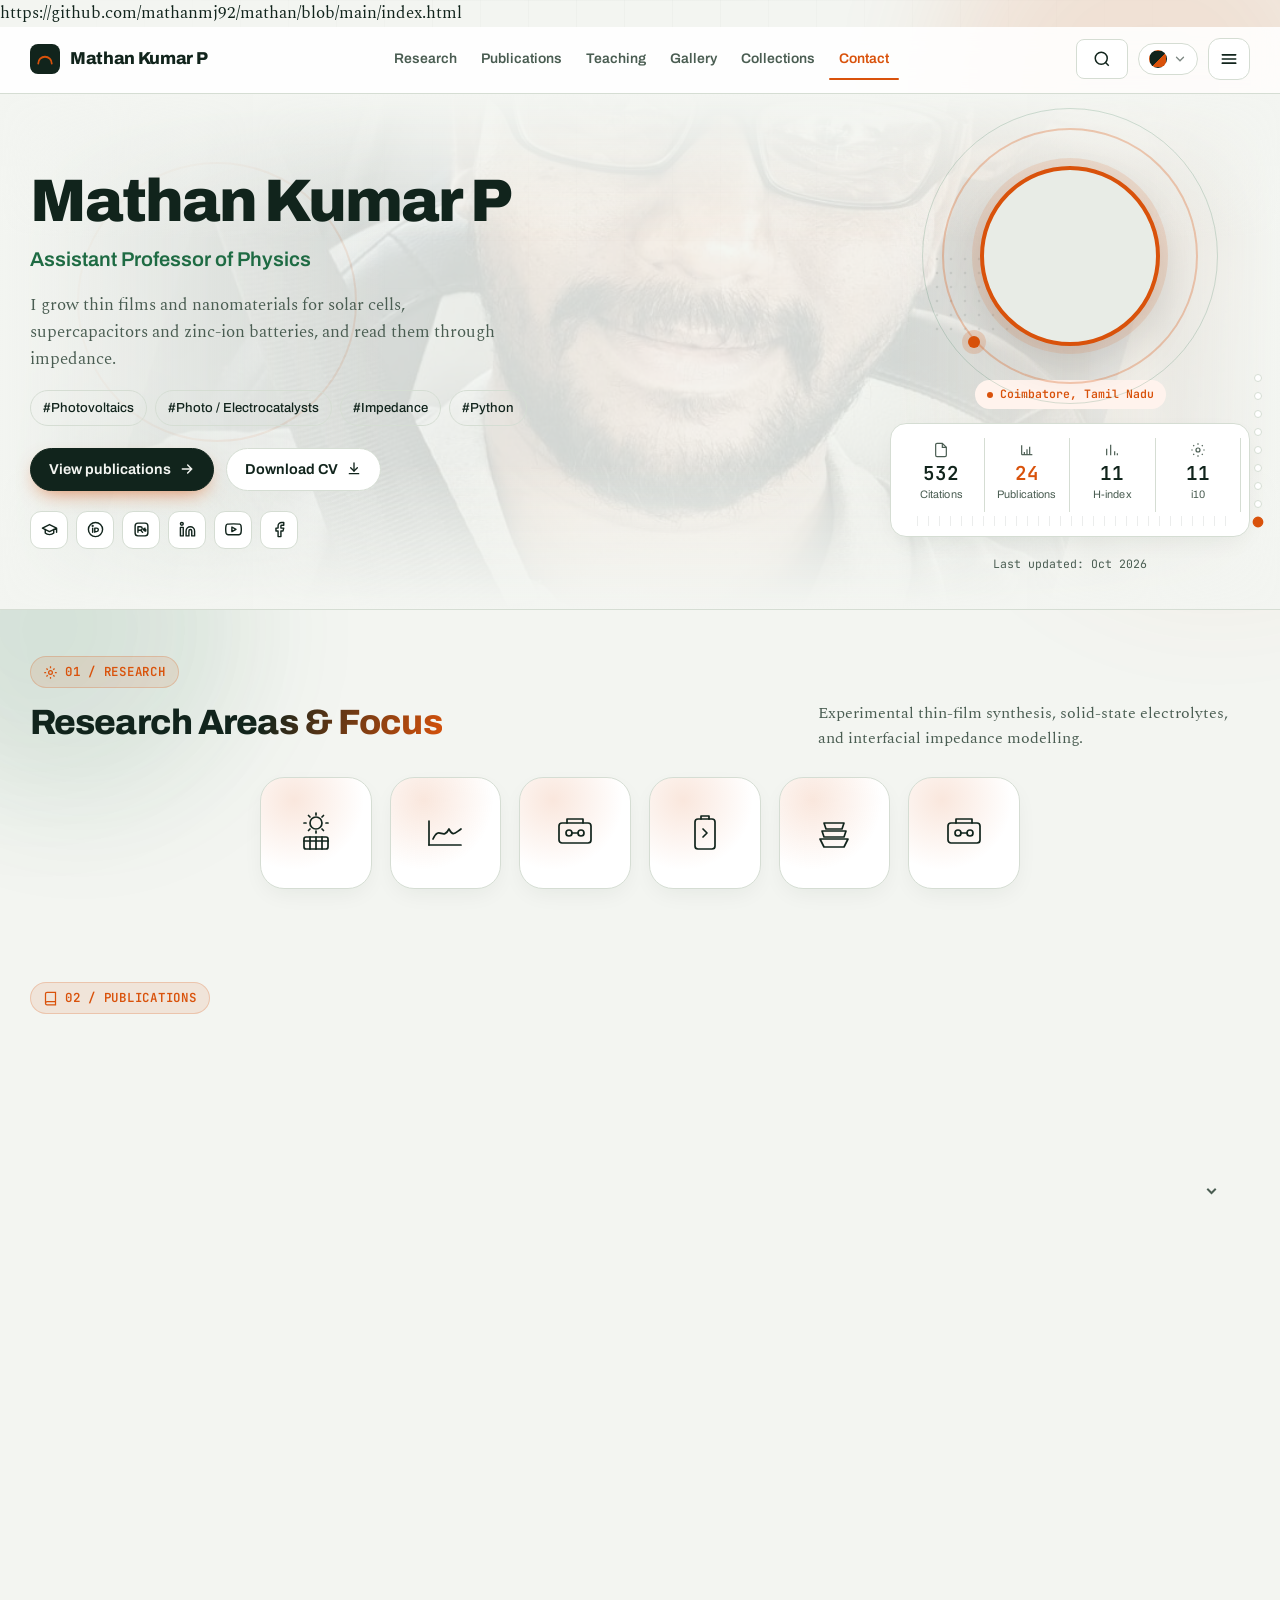
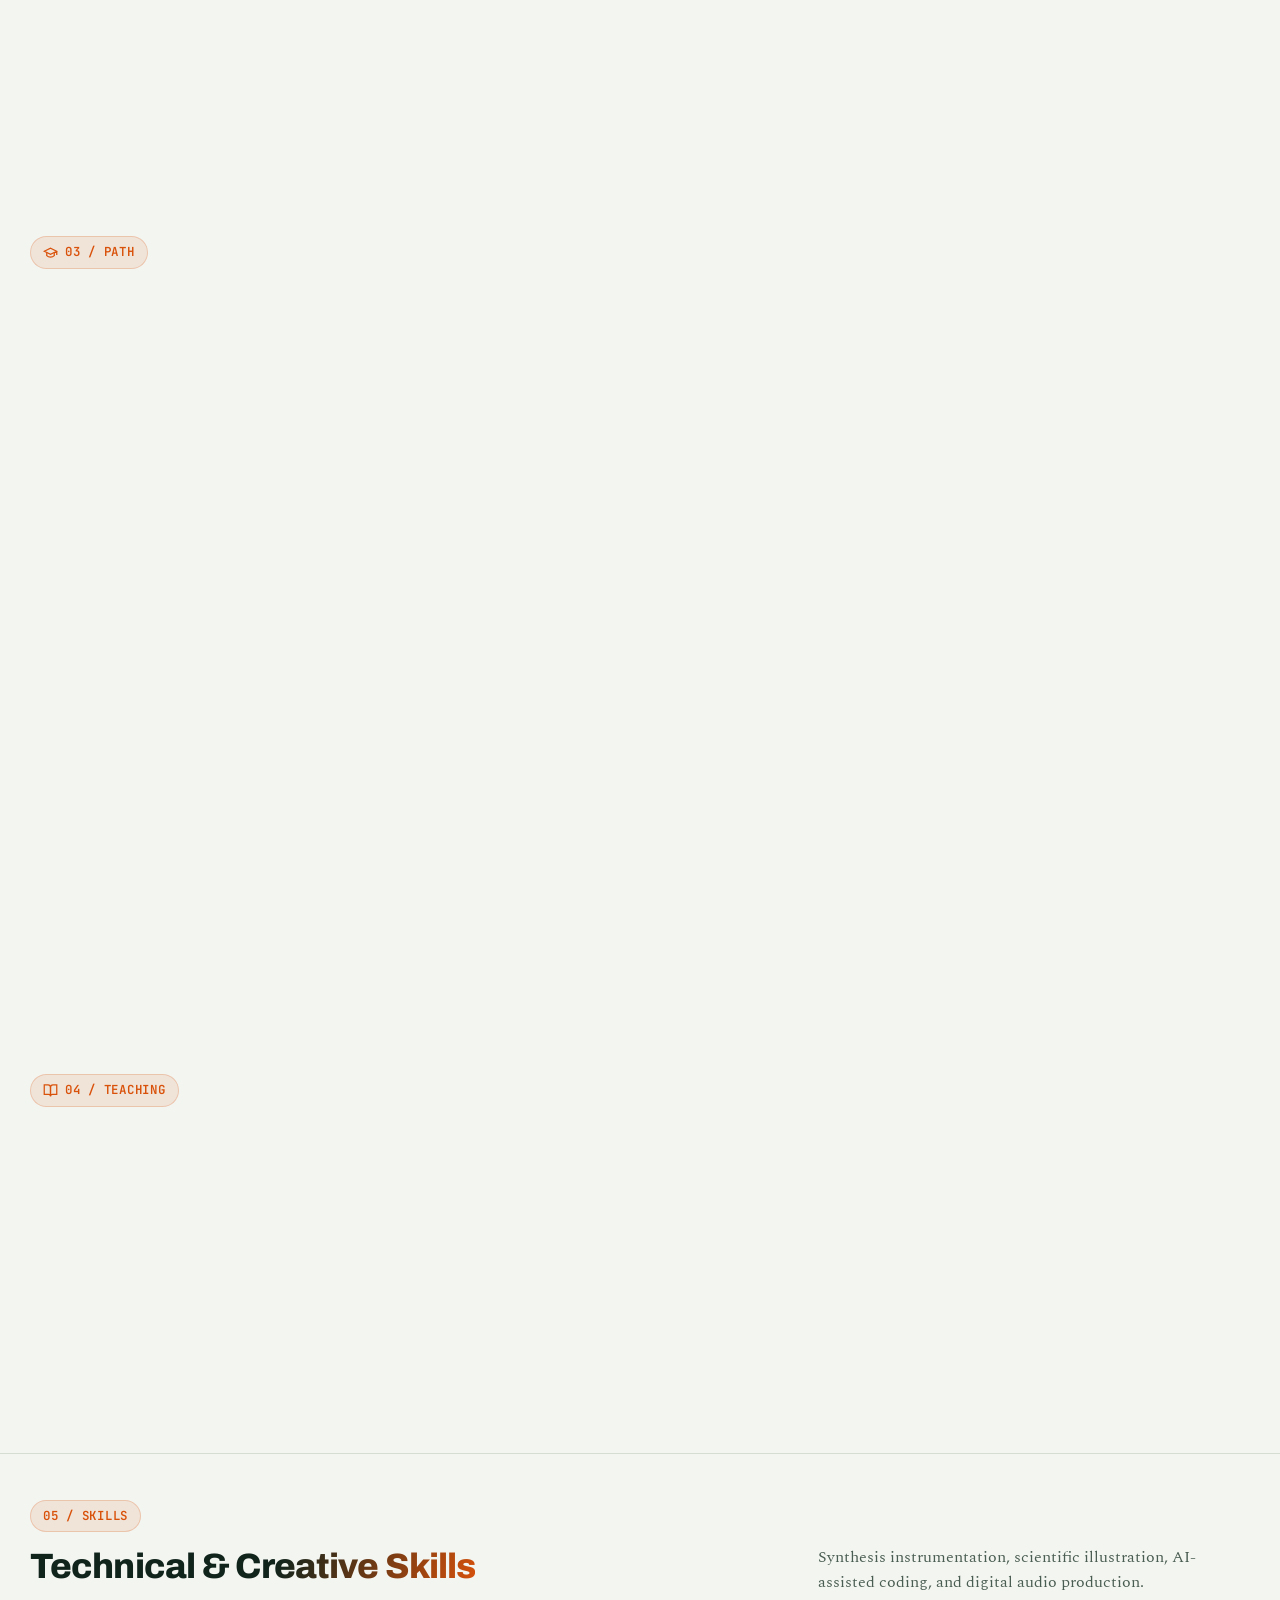
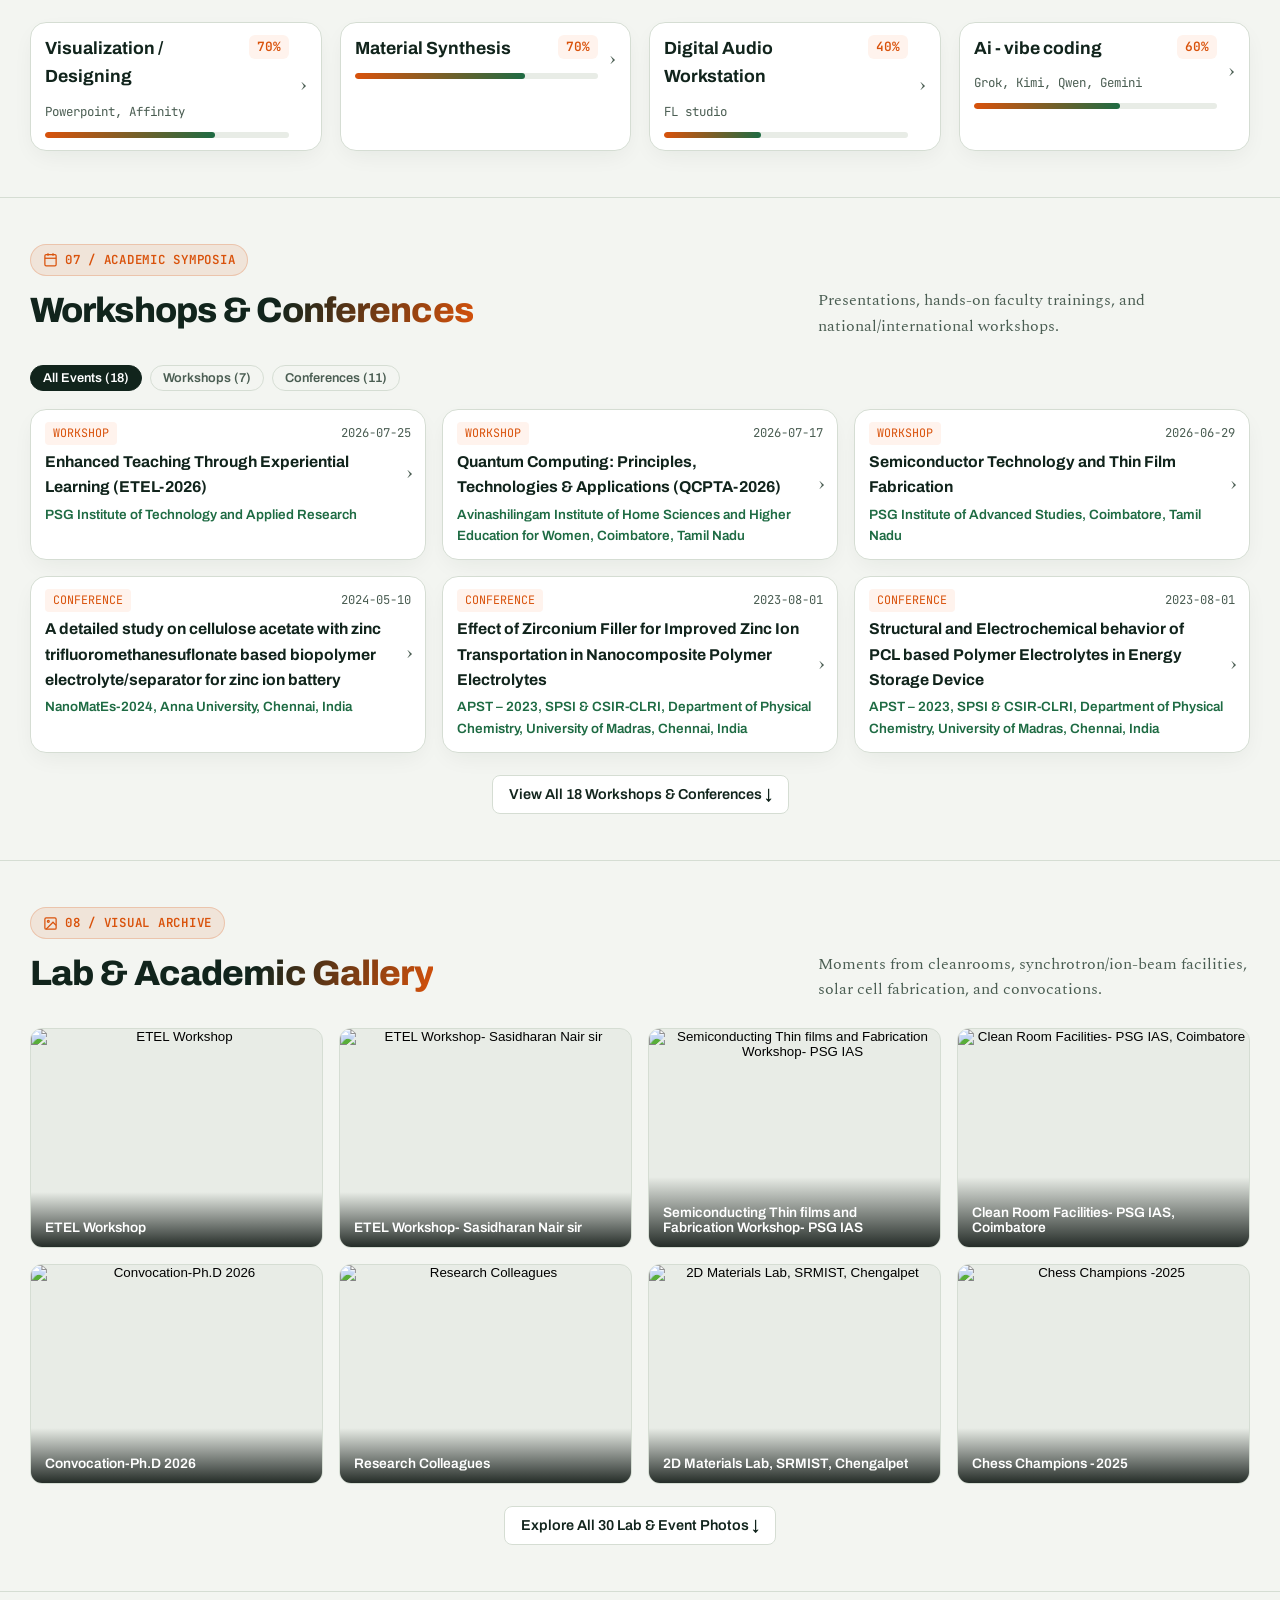
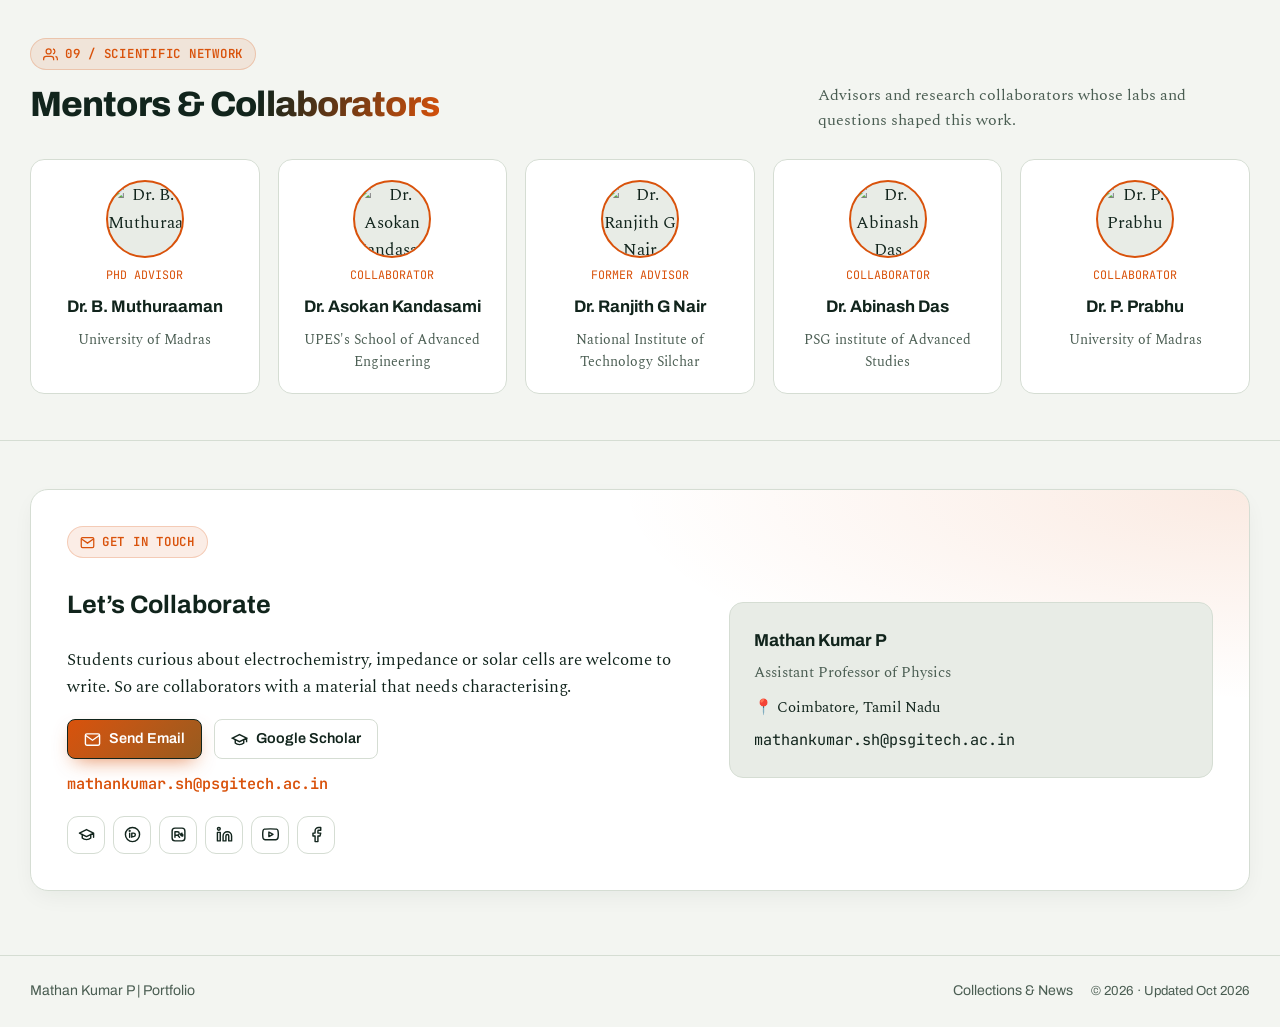
==== commit b93d8d89: "Update index.html" ====
--- a/index.html
+++ b/index.html
@@ -1,7 +1,7 @@
 <!doctype html>
 <html lang="en" data-palette="potentiostat">
 <head>
-<meta charset="utf-8">
+<meta charset="utf-8">https://github.com/mathanmj92/mathan/blob/main/index.html
 <meta name="viewport" content="width=device-width, initial-scale=1, viewport-fit=cover">
 <meta name="theme-color" content="#F3F5F1">
 <title>Mathan Kumar P | Physics &amp; Electrochemistry</title>
@@ -432,4 +432,4 @@
 <script src="assets/js/common.js"></script>
 <script src="assets/js/home.js"></script>
 </body>
-</html>+</html>
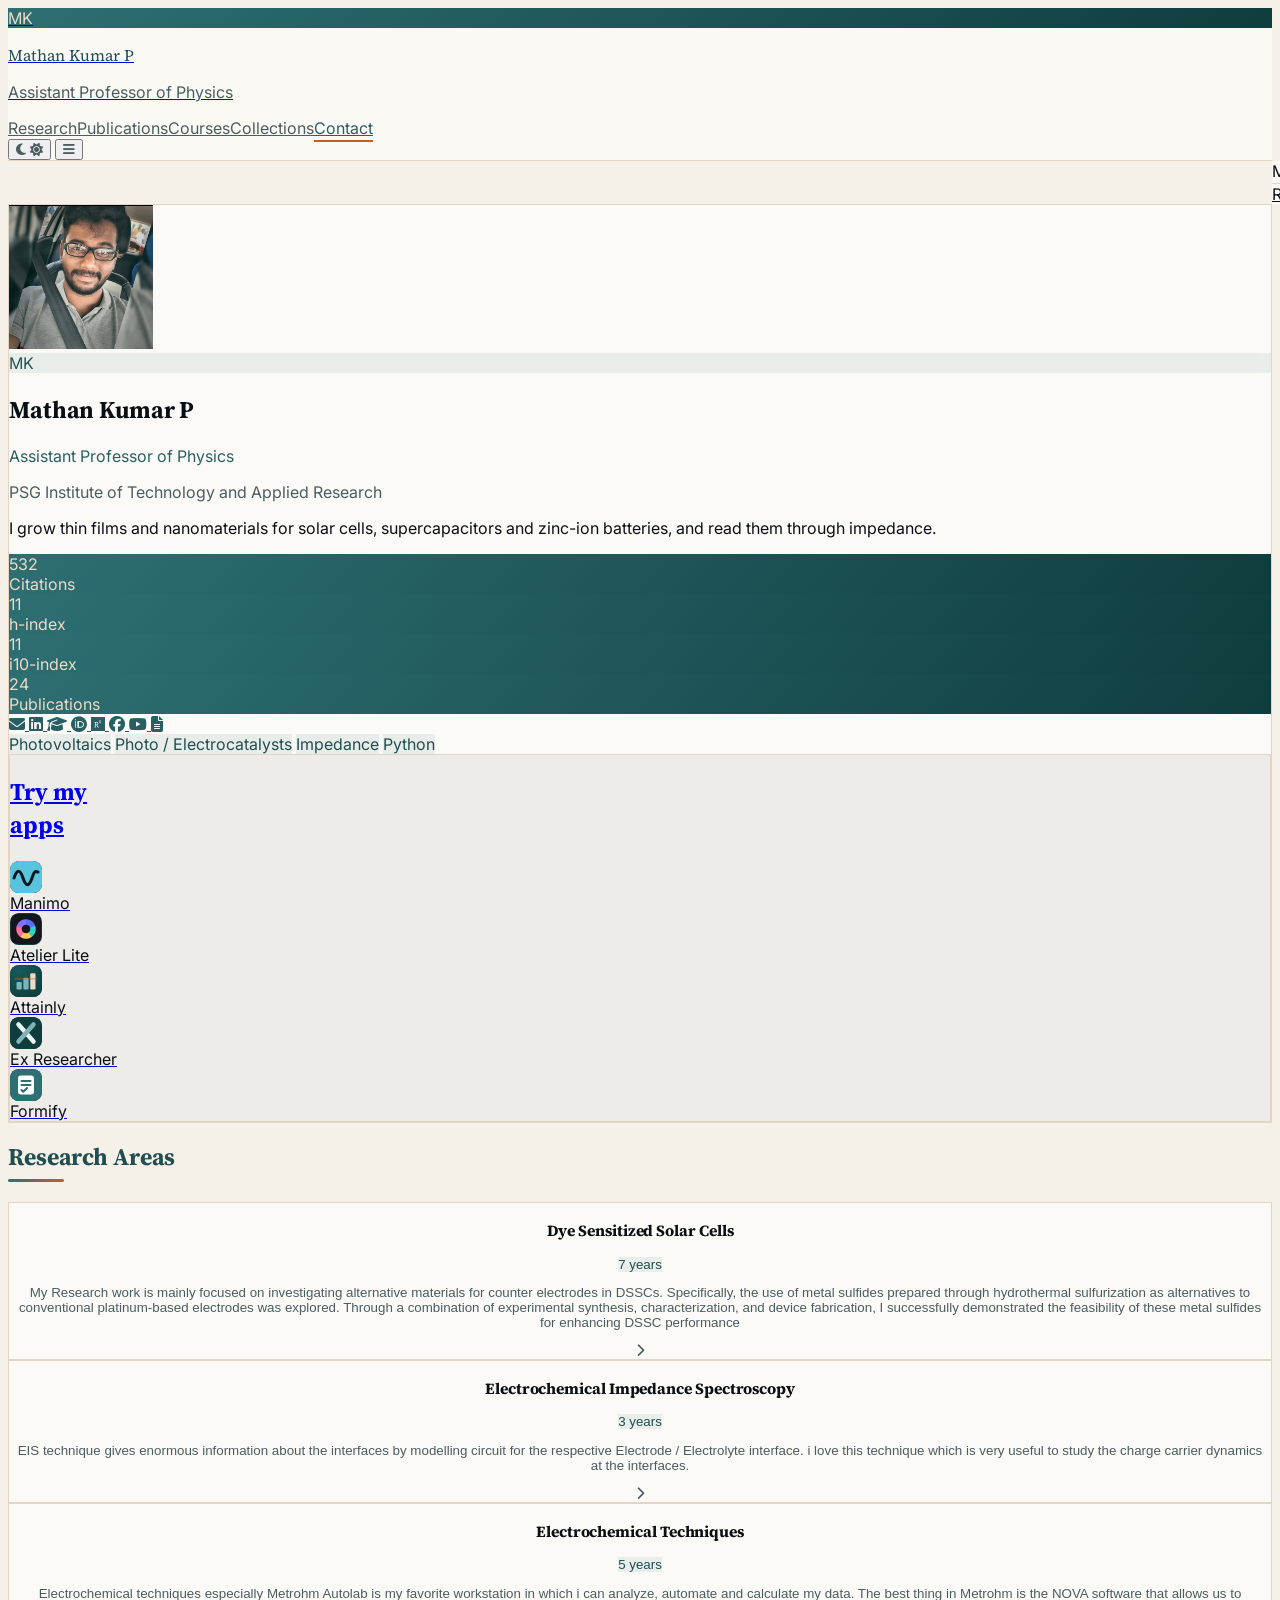
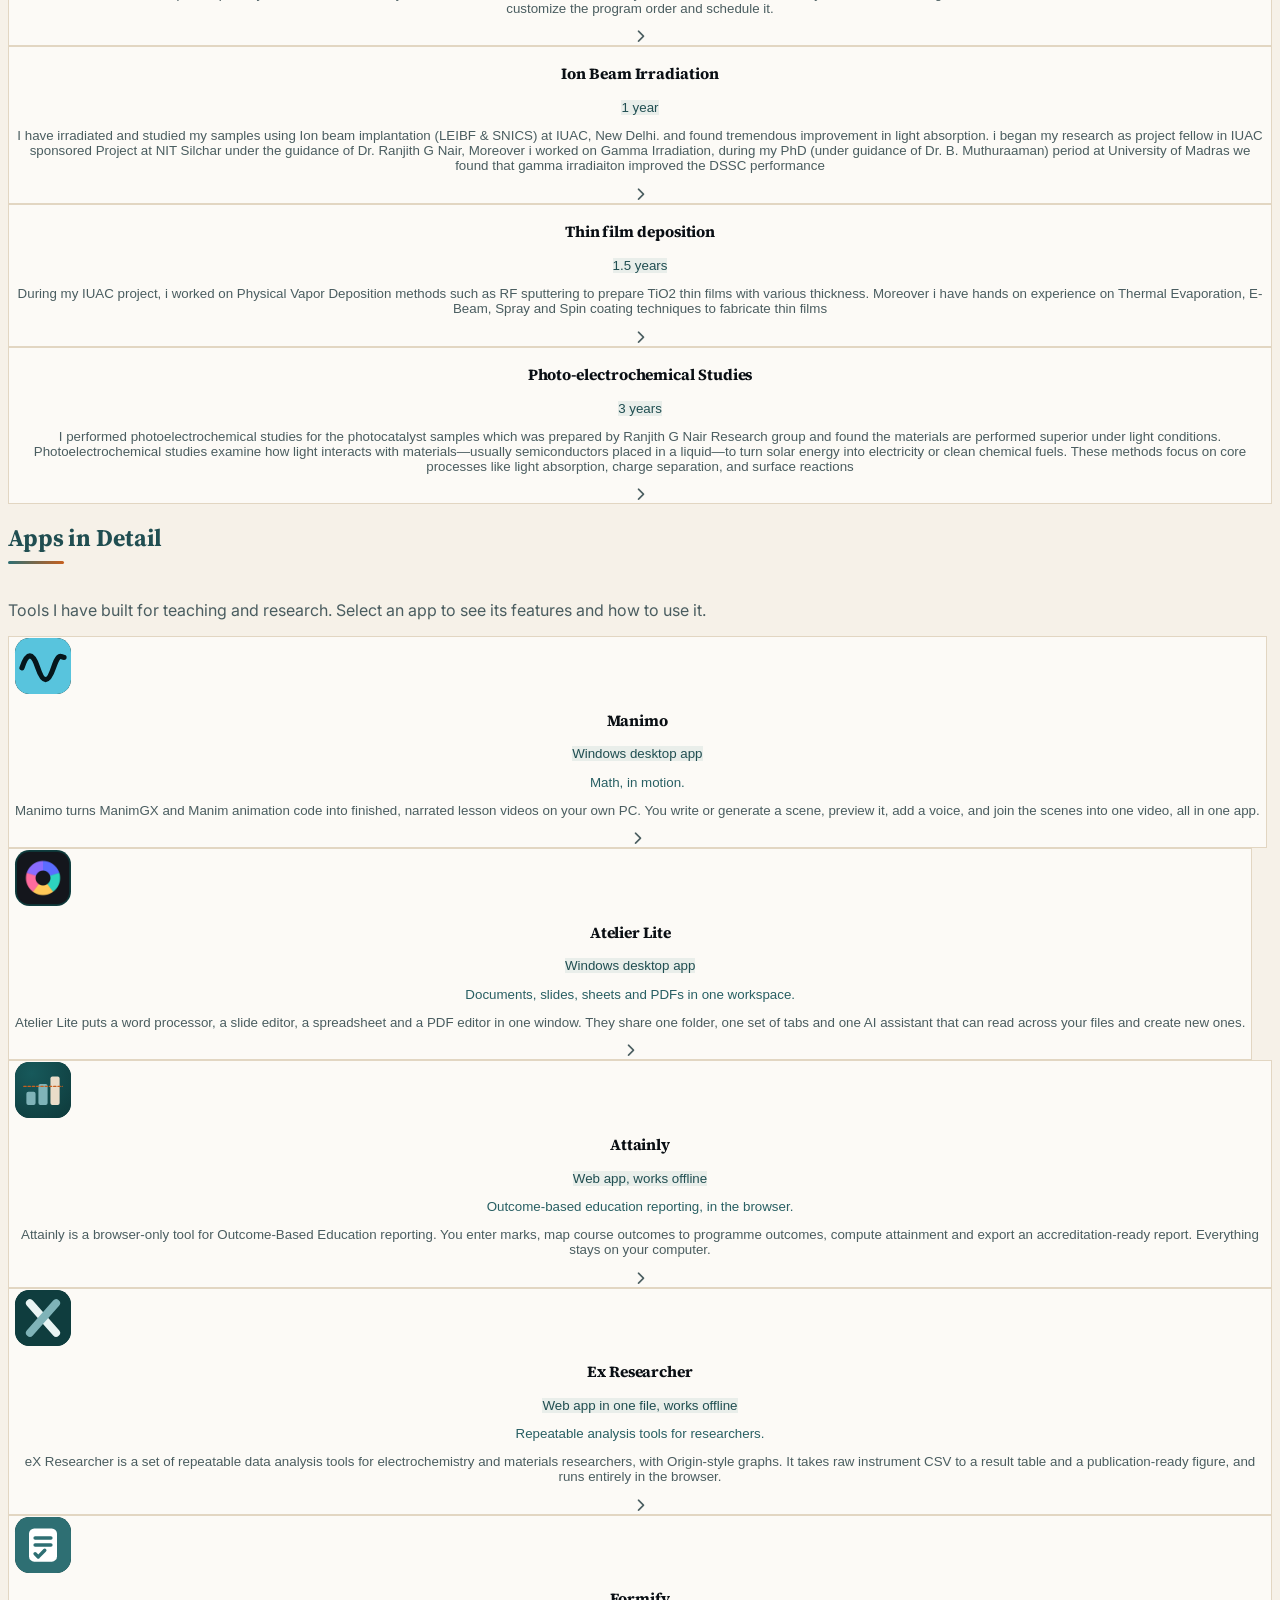
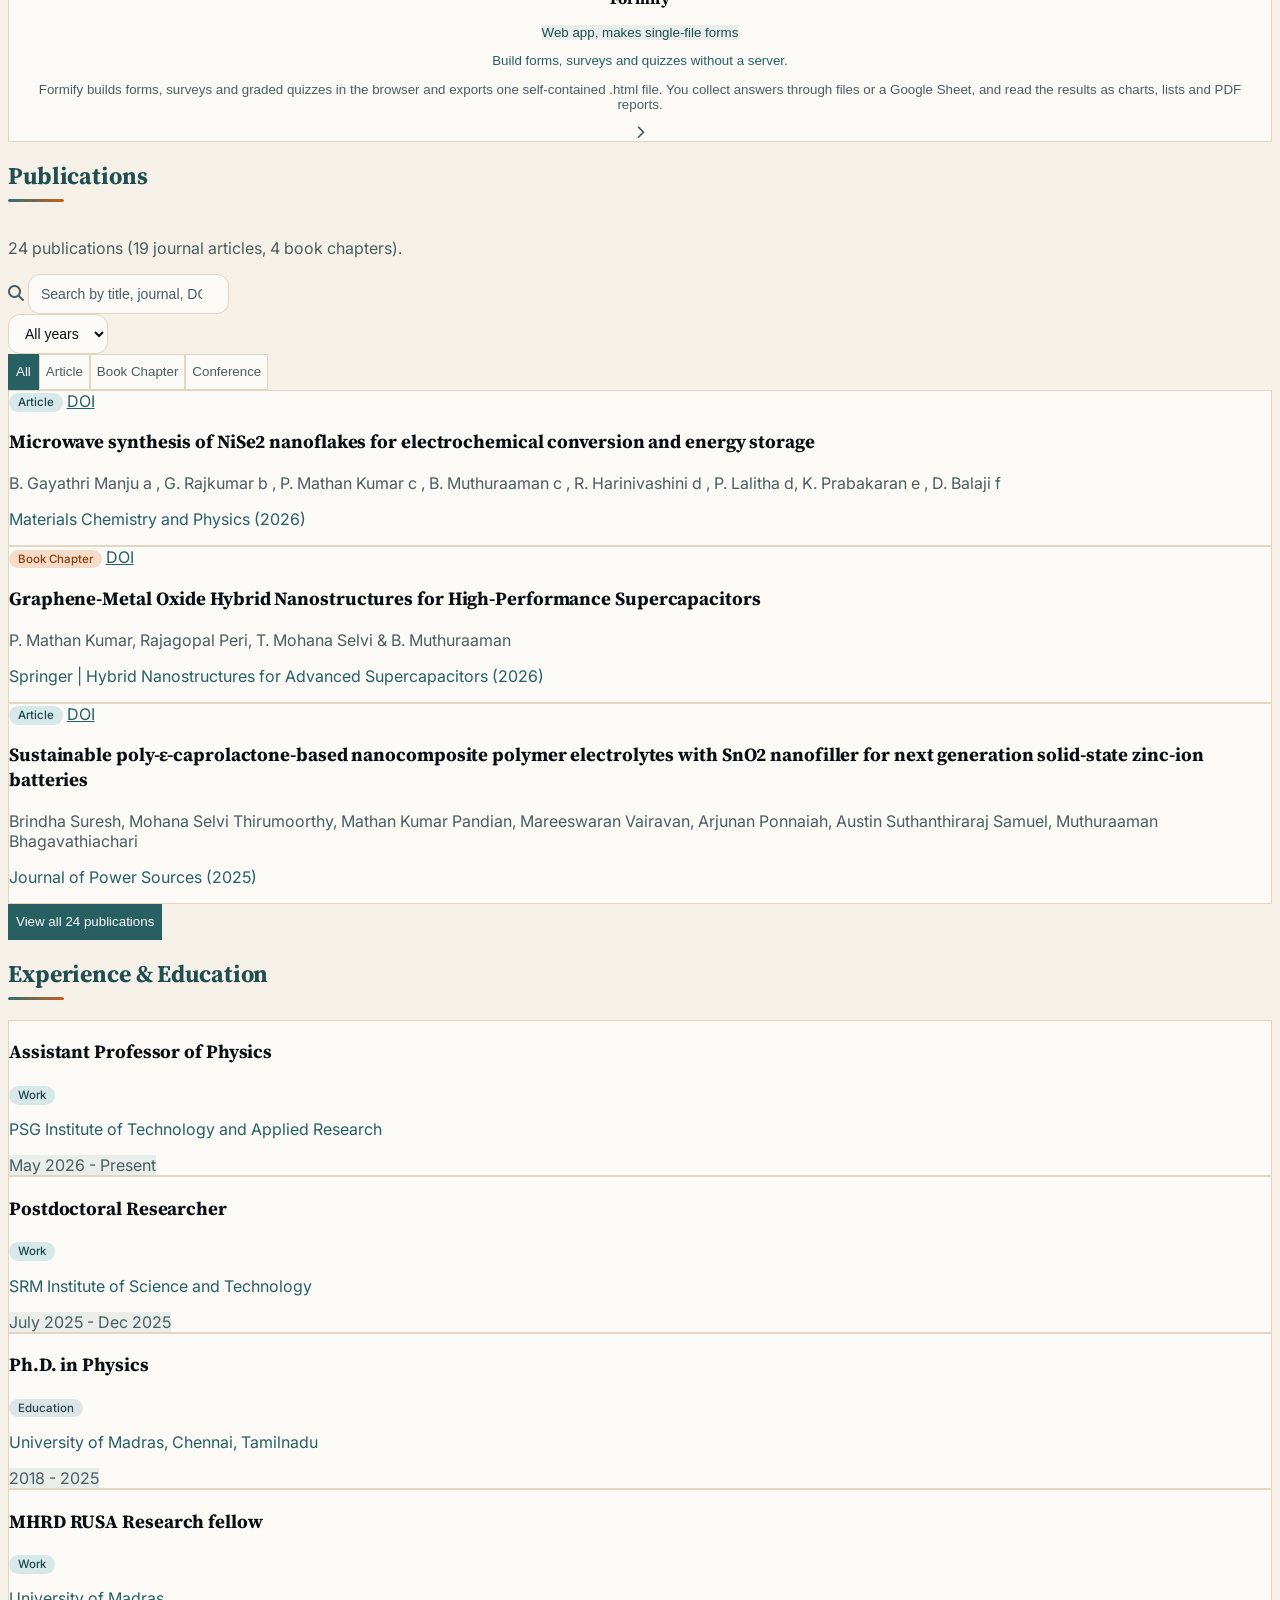
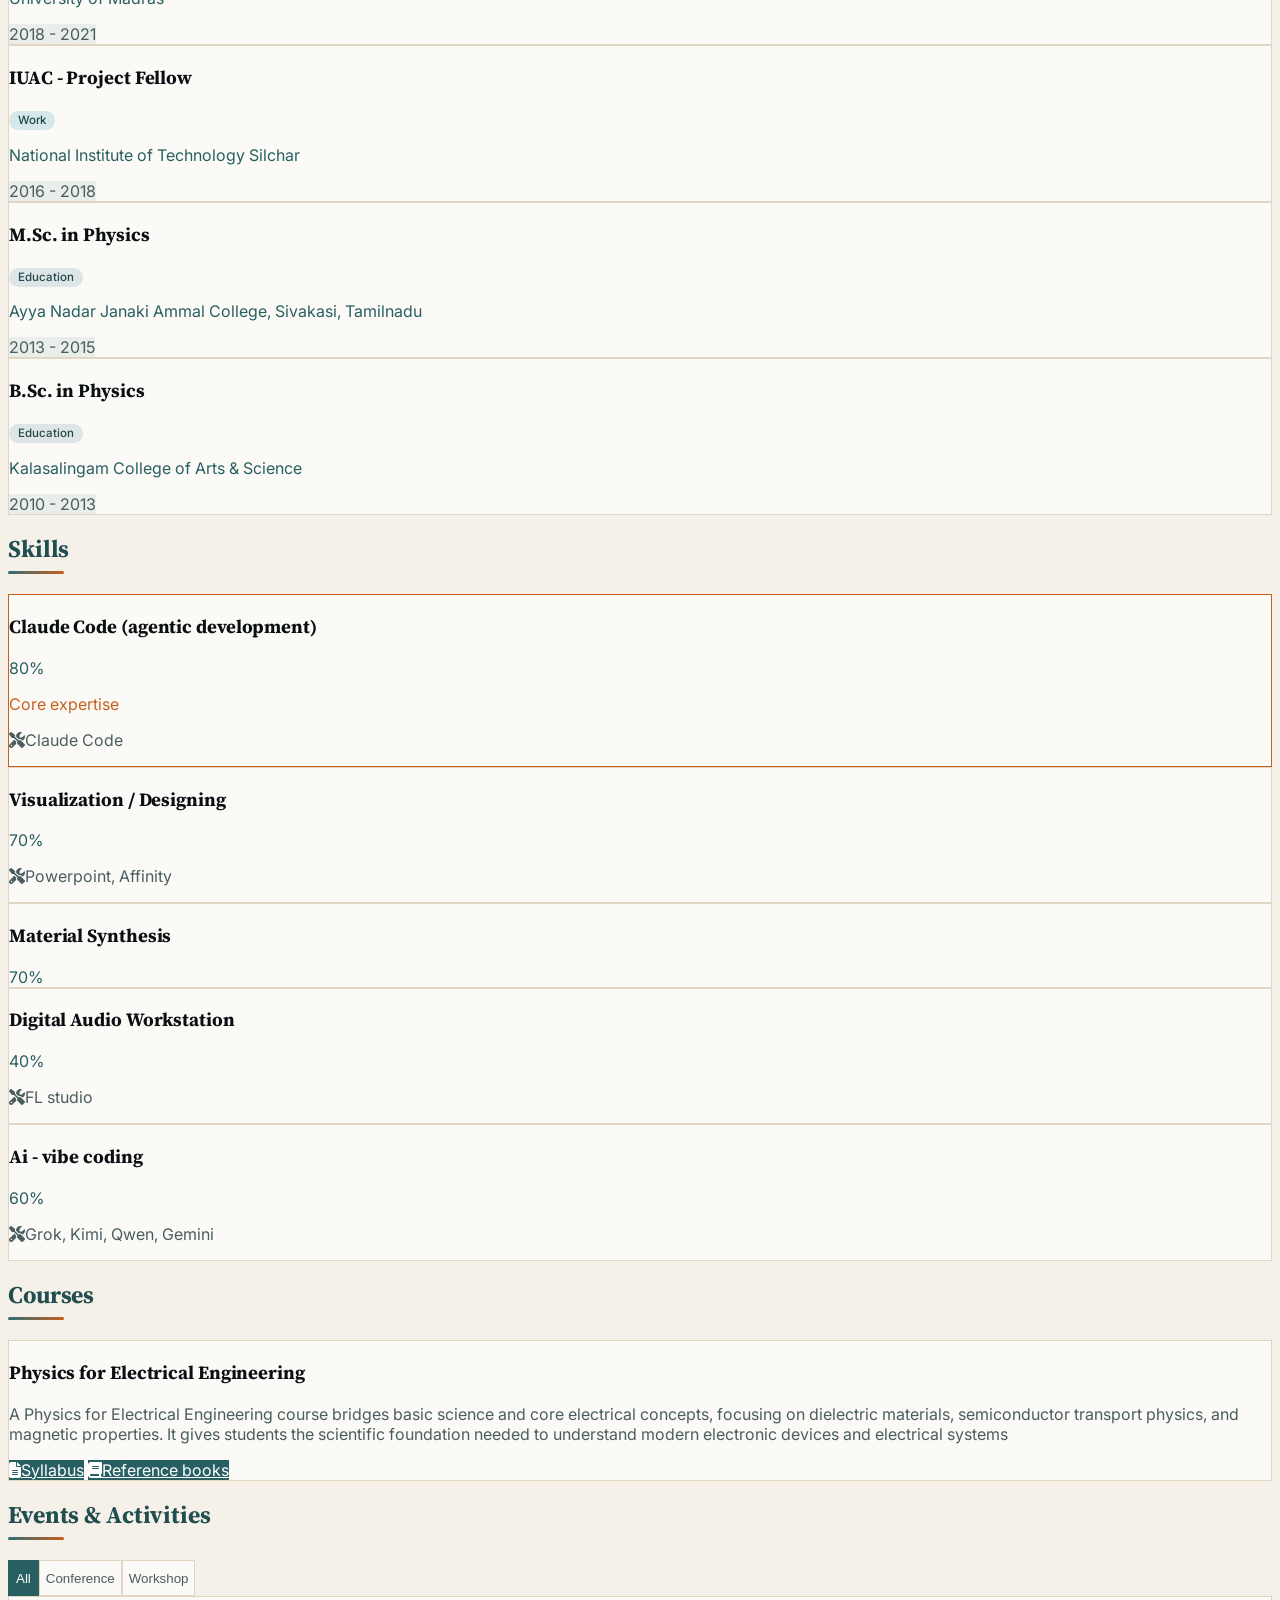
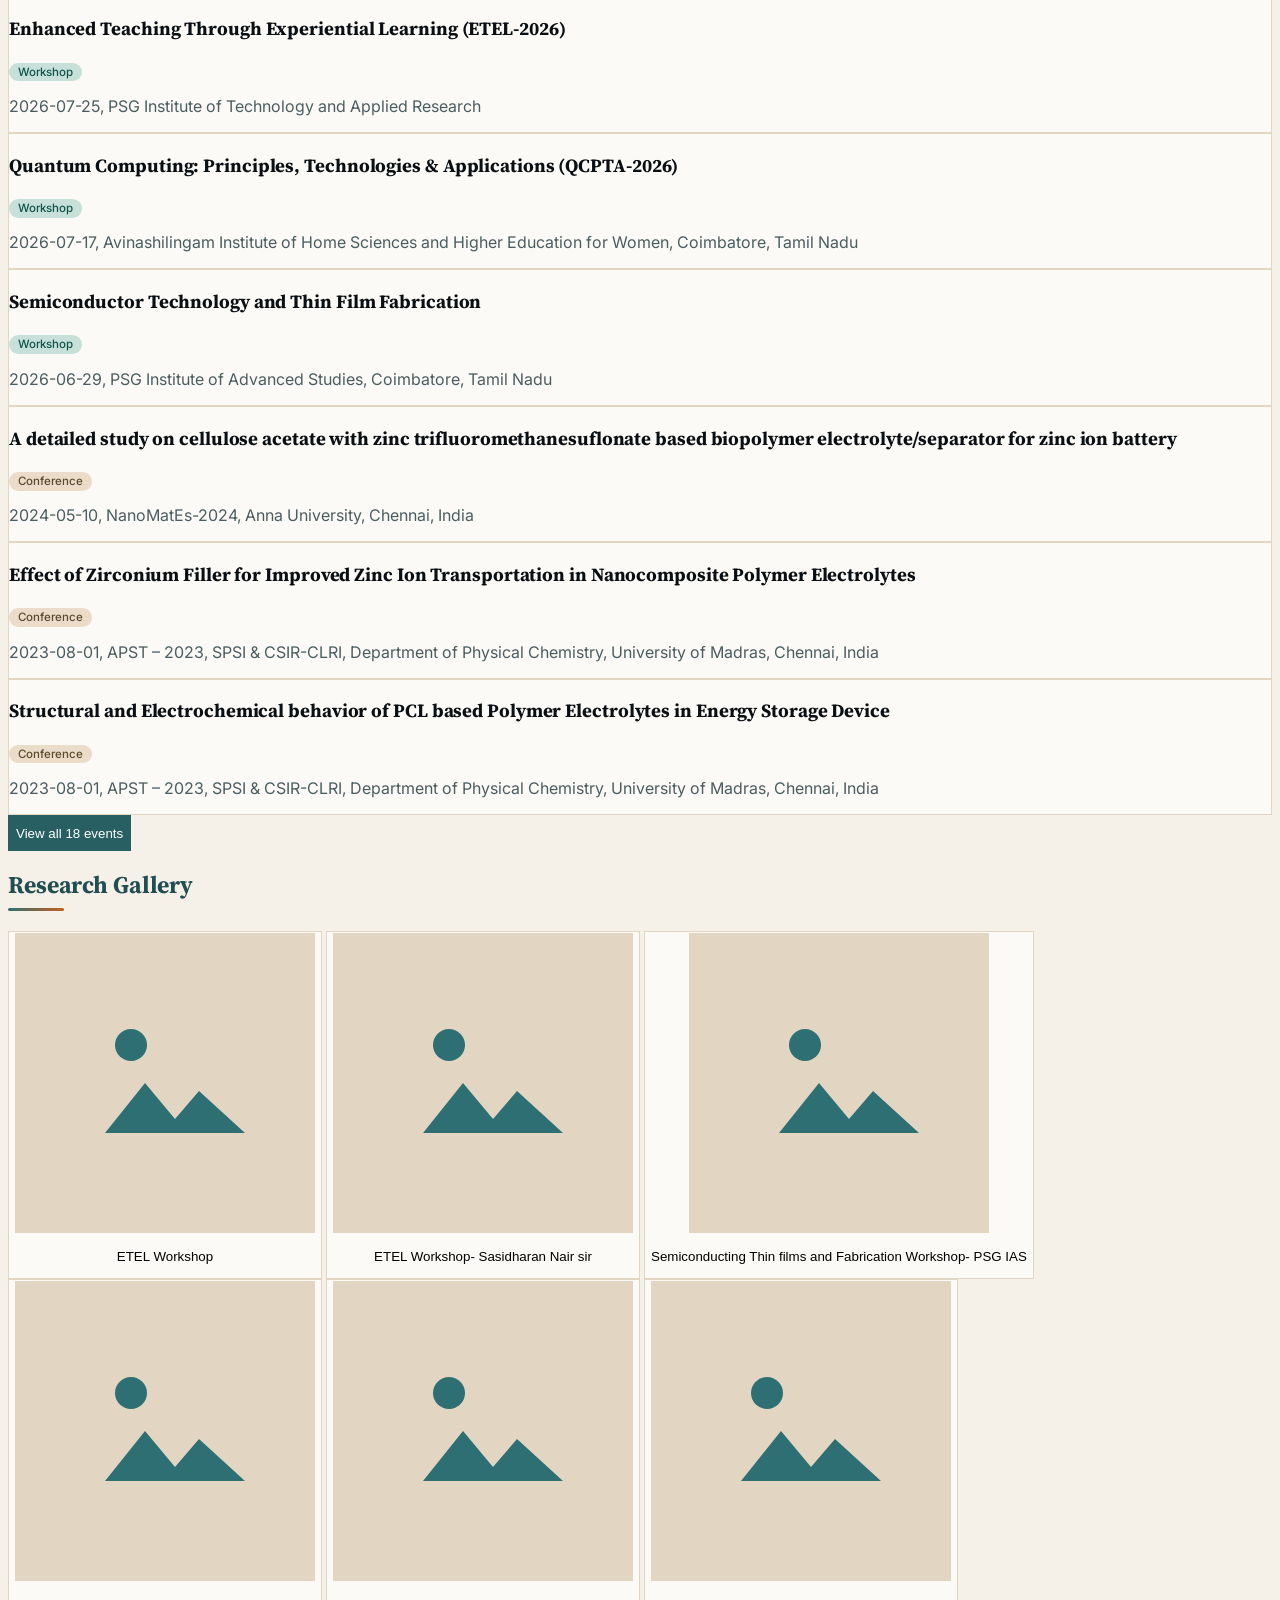
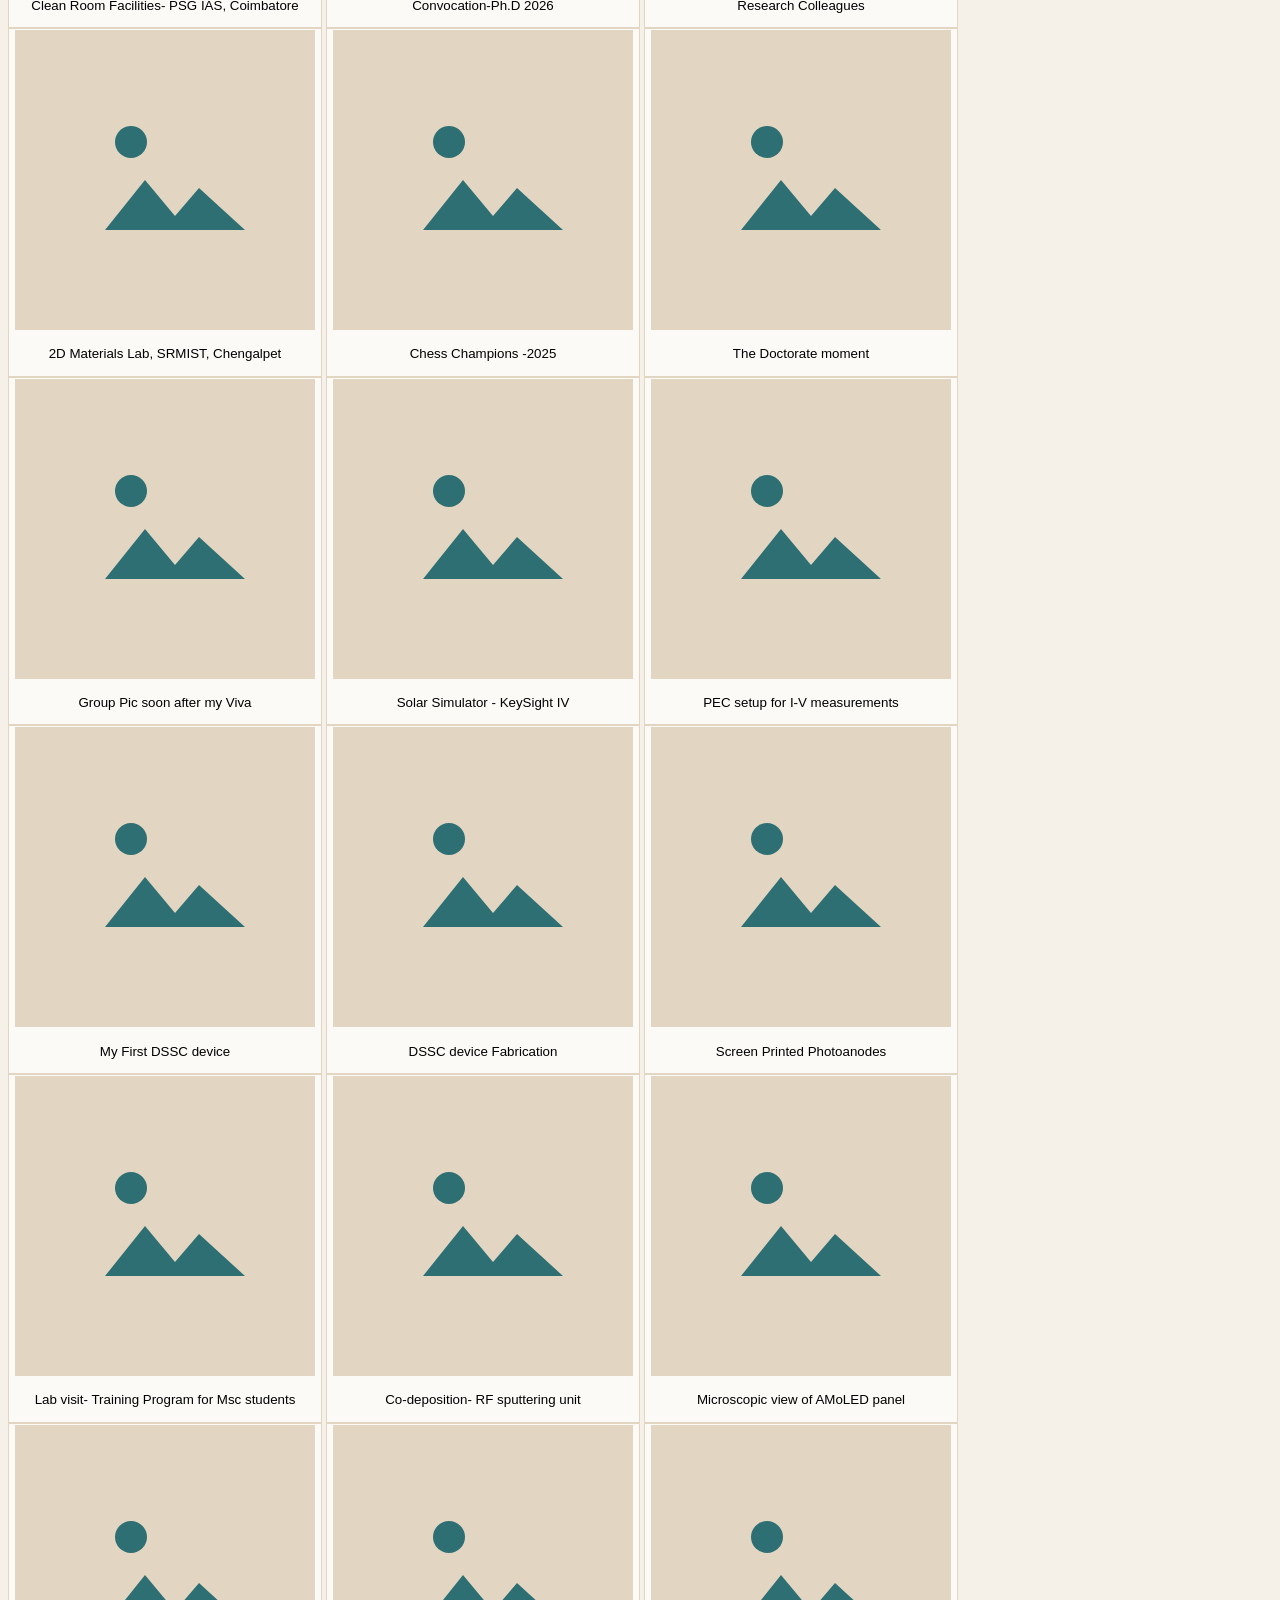
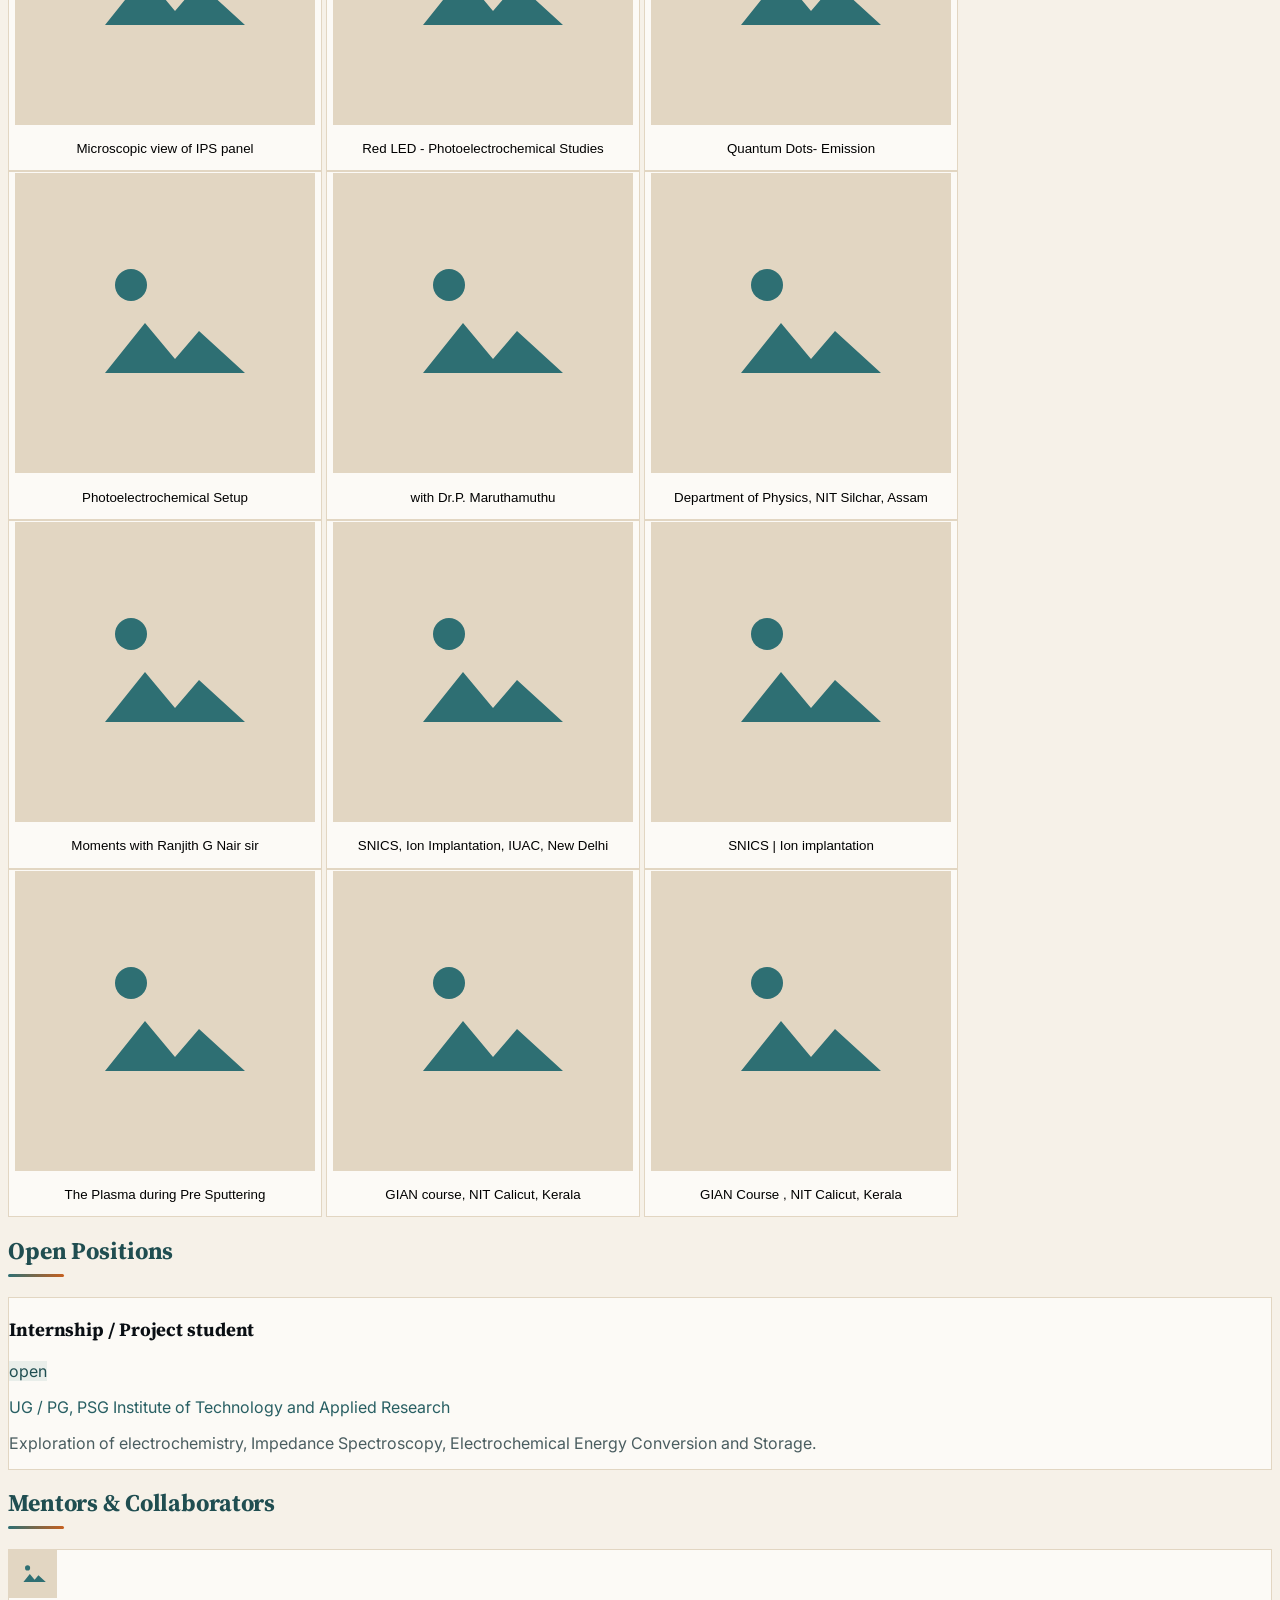
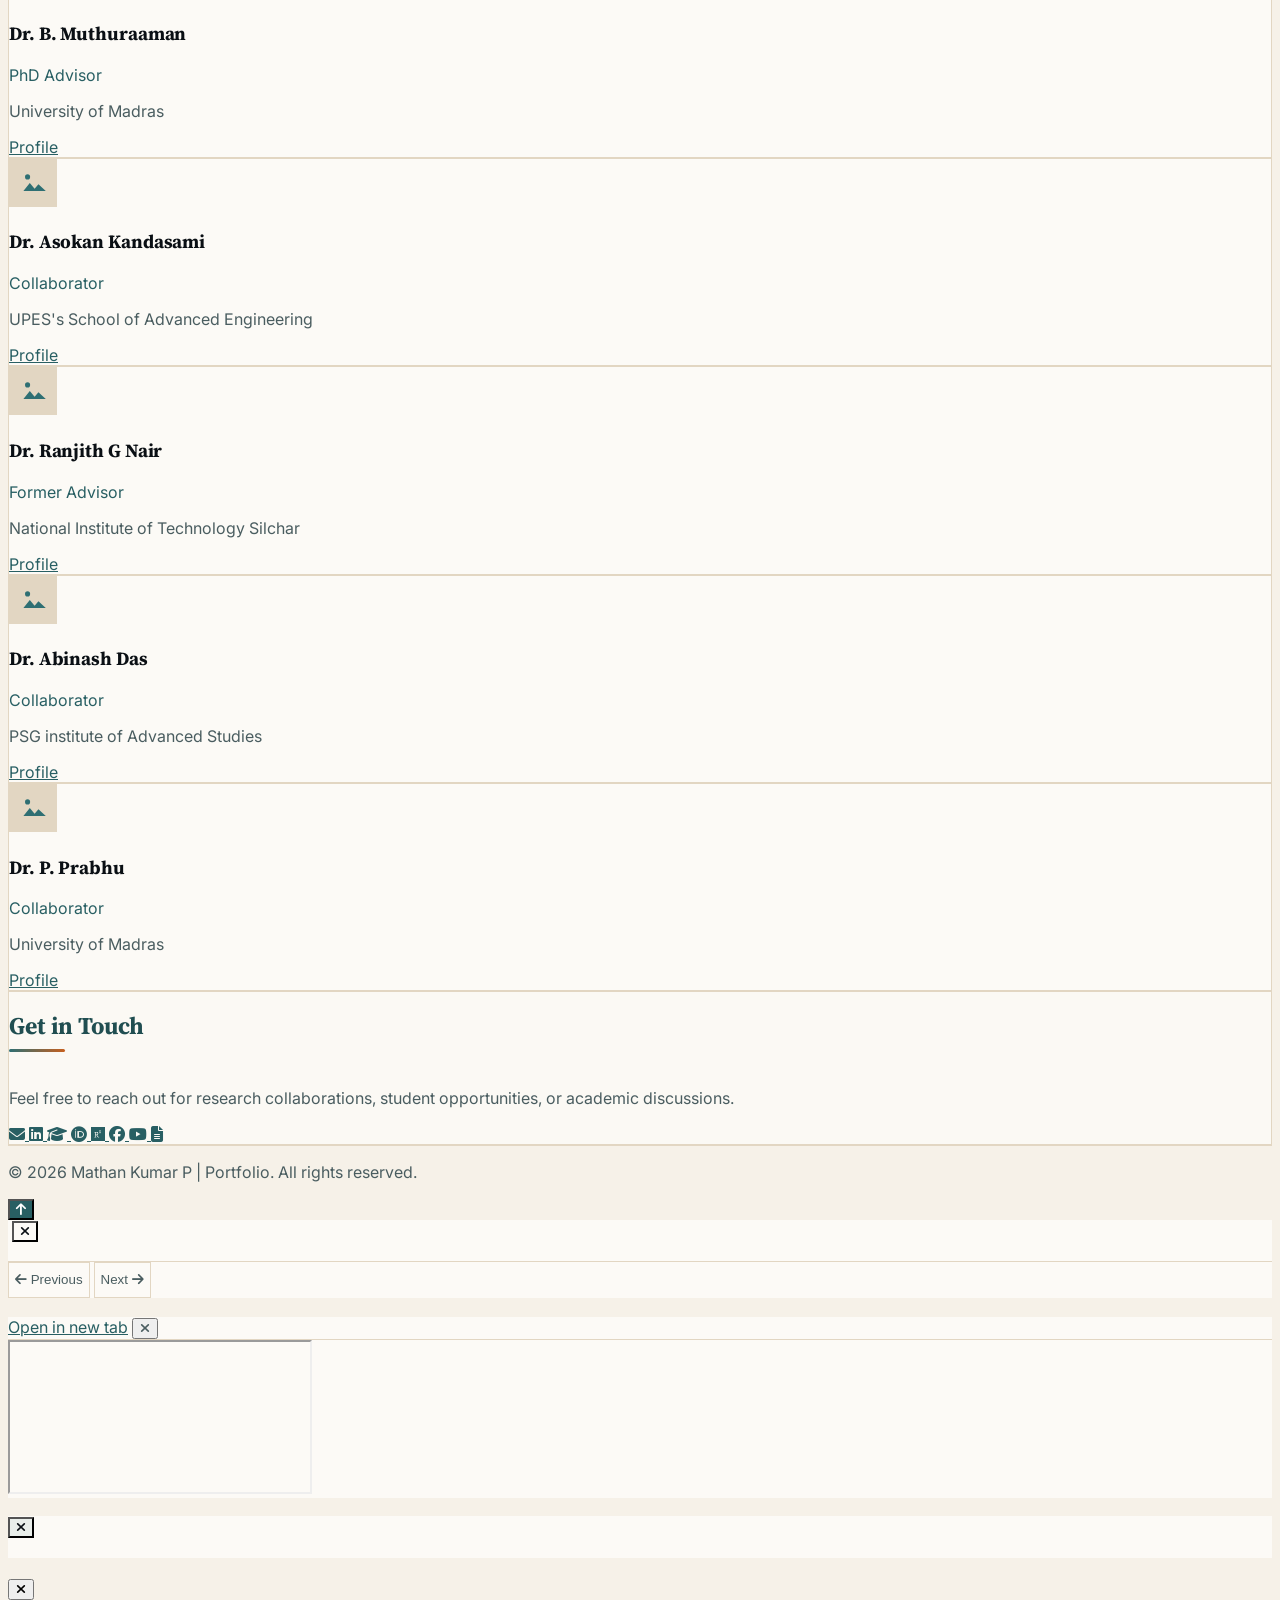
==== commit e3d1e7ad: "Deploy classic portfolio with teal and ember palette, apps and admin updates - Classic layout with c" ====
--- a/index.html
+++ b/index.html
@@ -1,435 +1,559 @@
-<!doctype html>
-<html lang="en" data-palette="potentiostat">
+<!DOCTYPE html>
+<html lang="en" class="scroll-smooth">
 <head>
-<meta charset="utf-8">https://github.com/mathanmj92/mathan/blob/main/index.html
-<meta name="viewport" content="width=device-width, initial-scale=1, viewport-fit=cover">
-<meta name="theme-color" content="#F3F5F1">
-<title>Mathan Kumar P | Physics &amp; Electrochemistry</title>
-<meta name="description" content="Mathan Kumar P, Assistant Professor of Physics. Thin films and nanomaterials for solar cells, supercapacitors and zinc-ion batteries.">
-<meta name="author" content="Mathan Kumar P">
-<meta property="og:type" content="profile">
-<meta property="og:title" content="Mathan Kumar P | Physics &amp; Electrochemistry">
-<meta property="og:description" content="Thin films and nanomaterials for solar cells, supercapacitors and zinc-ion batteries. Experimental impedance and materials research.">
-<meta property="og:image" content="assets/img/profile.jpg">
-<meta name="twitter:card" content="summary">
-<meta name="twitter:title" content="Mathan Kumar P | Physics &amp; Electrochemistry">
-<meta name="twitter:description" content="Assistant Professor of Physics — thin films, impedance, energy materials.">
-<link rel="preload" href="assets/fonts/archivo.woff2" as="font" type="font/woff2" crossorigin>
-<link rel="preload" href="assets/img/profile.jpg" as="image">
-<link rel="stylesheet" href="assets/css/style.css">
-<link rel="icon" href="data:image/svg+xml,%3Csvg xmlns='http://www.w3.org/2000/svg' viewBox='0 0 32 32'%3E%3Crect width='32' height='32' rx='6' fill='%2311241C'/%3E%3Cpath d='M5 25A11 11 0 0 1 27 25' fill='none' stroke='%23D9520B' stroke-width='3' stroke-linecap='round'/%3E%3C/svg%3E">
-<script type="application/ld+json">
-{
-  "@context": "https://schema.org",
-  "@type": "Person",
-  "name": "Mathan Kumar P",
-  "jobTitle": "Assistant Professor of Physics",
-  "url": "https://mathankumarphys.org",
-  "image": "assets/img/profile.jpg",
-  "address": { "@type": "PostalAddress", "addressLocality": "Coimbatore", "addressRegion": "Tamil Nadu", "addressCountry": "IN" },
-  "sameAs": []
-}
-</script>
+  <meta charset="UTF-8" />
+  <meta name="viewport" content="width=device-width, initial-scale=1.0"/>
+  <title>Mathan Kumar P | Portfolio</title>
+  <meta name="description" content="Mathan Kumar P, Assistant Professor of Physics. Thin films and nanomaterials for solar cells, supercapacitors and zinc-ion batteries.">
+  <meta name="theme-color" content="#F6F1E8" media="(prefers-color-scheme: light)">
+  <meta name="theme-color" content="#0A0F14" media="(prefers-color-scheme: dark)">
+  <link rel="icon" href="data:image/svg+xml,%3Csvg xmlns='http://www.w3.org/2000/svg' viewBox='0 0 32 32'%3E%3Crect width='32' height='32' rx='8' fill='%232E6F73'/%3E%3Ctext x='16' y='22' font-size='15' font-family='Arial' font-weight='700' text-anchor='middle' fill='%23EADCC8'%3EMK%3C/text%3E%3C/svg%3E">
+  <script src="https://cdn.tailwindcss.com"></script>
+  <script>
+    tailwind.config = {
+      darkMode: 'class',
+      theme: {
+        extend: {
+          fontFamily: {
+            sans: ['Inter', 'system-ui', 'sans-serif'],
+            serif: ['"Source Serif 4"', 'Georgia', 'serif']
+          }
+        }
+      }
+    }
+  </script>
+  <link href="https://cdnjs.cloudflare.com/ajax/libs/font-awesome/6.5.0/css/all.min.css" rel="stylesheet">
+  <link rel="preconnect" href="https://fonts.googleapis.com">
+  <link rel="preconnect" href="https://fonts.gstatic.com" crossorigin>
+  <link href="https://fonts.googleapis.com/css2?family=Inter:wght@400;500;600;700&family=Source+Serif+4:opsz,wght@8..60,400;8..60,600;8..60,700&display=swap" rel="stylesheet">
+  <style>
+    /* Palette: #0A0F14 ink, #0F3D3E deep teal, #2E6F73 teal, #7FB3B8 mist, #EADCC8 sand, #C6601F ember.
+       Colours below are defaults. data.json > settings.themeColors overrides them at runtime. */
+    :root {
+      --serif: 'Source Serif 4', Georgia, 'Times New Roman', serif;
+      --color-primary-50: color-mix(in srgb, #2E6F73 9%, transparent);
+      --color-primary-100: color-mix(in srgb, #2E6F73 16%, transparent);
+      --color-primary-500: #2E6F73;
+      --color-primary-600: #276064;
+      --color-primary-700: #204D50;
+      --color-primary-800: #1D4649;
+      --color-primary-900: #153436;
+      --gradient-from: #2E6F73;
+      --gradient-to: #0F3D3E;
+      --accent: #C6601F;
+      --on-primary: #FFFFFF;
+      --bg-page: #F6F1E8;
+      --bg-card: #FCFAF6;
+      --text-main: #0A0F14;
+      --text-muted: #4A5D60;
+      --border-color: #E2D6C2;
+      --tile-bg: #0F3D3E;
+      --tile-fg: #EADCC8;
+    }
+    .dark {
+      --color-primary-50: color-mix(in srgb, #7FB3B8 13%, transparent);
+      --color-primary-100: color-mix(in srgb, #7FB3B8 20%, transparent);
+      --color-primary-500: #7FB3B8;
+      --color-primary-600: #7FB3B8;
+      --color-primary-700: #EADCC8;
+      --color-primary-800: #EADCC8;
+      --color-primary-900: #EADCC8;
+      --gradient-from: #2E6F73;
+      --gradient-to: #0F3D3E;
+      --accent: #C6601F;
+      --on-primary: #0A0F14;
+      --bg-page: #0A0F14;
+      --bg-card: #0F1A1F;
+      --text-main: #EADCC8;
+      --text-muted: #94ADB0;
+      --border-color: #1E3A3D;
+      --tile-bg: #EADCC8;
+      --tile-fg: #0F3D3E;
+    }
+    body {
+      font-family: 'Inter', system-ui, sans-serif;
+      background: var(--bg-page);
+      color: var(--text-main);
+      transition: background 0.3s, color 0.3s;
+      -webkit-font-smoothing: antialiased;
+    }
+    /* Academic type: serif for the name, section titles and card titles; Inter for everything else */
+    #heroName, .section-header, .card h3, .modal-title { font-family: var(--serif); letter-spacing: -0.005em; }
+    .section-header {
+      font-size: 1.5rem;
+      font-weight: 700;
+      line-height: 1.2;
+      color: var(--color-primary-800);
+      margin-bottom: 1.25rem;
+      position: relative;
+      display: inline-block;
+    }
+    .section-header::after {
+      content: '';
+      display: block;
+      width: 56px;
+      height: 3px;
+      background: linear-gradient(90deg, var(--gradient-from), var(--accent));
+      margin-top: 8px;
+      border-radius: 2px;
+    }
+    .card {
+      background: var(--bg-card);
+      border: 1px solid var(--border-color);
+      transition: transform 0.2s ease, box-shadow 0.2s ease, border-color 0.2s ease;
+    }
+    .card.cursor-pointer:hover, a.card:hover {
+      transform: translateY(-2px);
+      border-color: color-mix(in srgb, var(--accent) 55%, var(--border-color));
+      box-shadow: 0 10px 22px -12px color-mix(in srgb, var(--accent) 45%, transparent);
+    }
+    .skill-tag {
+      background: var(--color-primary-50);
+      color: var(--color-primary-800);
+    }
+    .metric-card {
+      background: linear-gradient(135deg, var(--gradient-from) 0%, var(--gradient-to) 100%);
+      color: #EADCC8;
+    }
+    .gallery-img { aspect-ratio: 1; object-fit: cover; }
+    .nav-link { transition: color 0.2s; color: var(--text-muted); padding-bottom: 2px; border-bottom: 2px solid transparent; }
+    .nav-link:hover { color: var(--text-main); border-bottom-color: var(--accent); }
+    .nav-link.is-active { color: var(--color-primary-600); border-bottom-color: var(--accent); }
+    #loader {
+      position: fixed; inset: 0;
+      background: var(--bg-page);
+      display: flex; align-items: center; justify-content: center;
+      z-index: 9999; transition: opacity 0.4s;
+    }
+    .fade-in { animation: fadeIn 0.5s ease forwards; }
+    @keyframes fadeIn {
+      from { opacity: 0; transform: translateY(8px); }
+      to { opacity: 1; transform: translateY(0); }
+    }
+    #mobileDrawer { transform: translateX(100%); transition: transform 0.3s ease; }
+    #mobileDrawer.open { transform: translateX(0); }
+    #drawerOverlay { opacity: 0; pointer-events: none; transition: opacity 0.3s; }
+    #drawerOverlay.open { opacity: 1; pointer-events: auto; }
+    #backToTop {
+      opacity: 0; pointer-events: none;
+      transition: opacity 0.3s, transform 0.3s;
+      transform: translateY(10px);
+      background: var(--color-primary-600);
+      color: var(--on-primary);
+    }
+    #backToTop.show { opacity: 1; pointer-events: auto; transform: translateY(0); }
+    .header-bg { background: color-mix(in srgb, var(--bg-card) 92%, transparent); }
+    .hero-bg { background: color-mix(in srgb, var(--bg-card) 90%, transparent); }
+    .filter-btn.active { background: var(--color-primary-600); color: var(--on-primary); border-color: transparent; }
+    .filter-btn:not(.active) { background: var(--bg-card); color: var(--text-muted); border: 1px solid var(--border-color); }
+    .filter-btn { min-height: 36px; }
+    .field {
+      background: var(--bg-card); color: var(--text-main);
+      border: 1px solid var(--border-color); border-radius: 0.75rem;
+      padding: 0.5rem 0.75rem; font-size: 0.875rem; min-height: 40px;
+    }
+    .field::placeholder { color: var(--text-muted); }
+
+    /* Category badges: teal and ember families so they sit inside the palette */
+    .cat-badge { font-size: 0.72rem; padding: 0.15rem 0.55rem; border-radius: 9999px; font-weight: 500; white-space: nowrap; }
+    .cat-article { background: #D6E8EA; color: #1D4649; }
+    .cat-book_chapter, .cat-book-chapter, .cat-books { background: #F6DCC8; color: #8A3F10; }
+    .cat-conference { background: #EADCC8; color: #5C4A2E; }
+    .cat-workshop { background: #C7E0DA; color: #12524A; }
+    .cat-videos, .cat-video { background: #F5D3C2; color: #8F3414; }
+    .cat-document, .cat-documents { background: #DDE5E6; color: #26474A; }
+    .cat-website, .cat-websites { background: #CFE6E8; color: #1D5A5E; }
+    .cat-default { background: var(--color-primary-50); color: var(--color-primary-800); }
+    .dark .cat-article { background: #17393C; color: #A8D1D5; }
+    .dark .cat-book_chapter, .dark .cat-book-chapter, .dark .cat-books { background: #4A2410; color: #F0B58C; }
+    .dark .cat-conference { background: #3A3223; color: #EADCC8; }
+    .dark .cat-workshop { background: #123E39; color: #9AD3C7; }
+    .dark .cat-videos, .dark .cat-video { background: #4A1E10; color: #F2A98B; }
+    .dark .cat-document, .dark .cat-documents { background: #1B3336; color: #B9D3D6; }
+    .dark .cat-website, .dark .cat-websites { background: #14393D; color: #9CCFD4; }
+
+    /* Apps launcher */
+    .app-tile-icon {
+      width: 32px; height: 32px; border-radius: 0.55rem; overflow: hidden;
+      display: flex; align-items: center; justify-content: center;
+      background: var(--tile-bg); color: var(--tile-fg); font-size: 0.85rem;
+      transition: transform 0.2s ease, box-shadow 0.2s ease;
+    }
+    .app-tile-icon img { width: 100%; height: 100%; object-fit: cover; display: block; }
+    a.app-tile:hover .app-tile-icon, a.app-tile:focus-visible .app-tile-icon {
+      transform: translateY(-2px);
+      box-shadow: 0 0 0 2px var(--accent), 0 8px 16px -8px color-mix(in srgb, var(--accent) 70%, transparent);
+    }
+    a.app-tile:hover span.app-name { color: var(--accent); }
+    .soc-link { color: var(--color-primary-600); transition: color 0.15s ease, transform 0.15s ease; }
+    .soc-link:hover, .soc-link:focus-visible { color: var(--accent); transform: translateY(-2px); }
+    .filter-btn:not(.active):hover { border-color: var(--color-primary-600); color: var(--color-primary-600); background: var(--color-primary-50); }
+    .filter-btn.active:hover { filter: brightness(1.08); }
+    .res-chip:hover { border-color: var(--accent) !important; color: var(--accent) !important; }
+    #drawerNav a:hover { background: var(--color-primary-50); color: var(--color-primary-600) !important; }
+    a.link-accent:hover, .hover\:underline:hover { color: var(--accent) !important; }
+    .app-tile.is-soon { opacity: 0.55; cursor: default; }
+    .app-tile.is-soon .app-tile-icon { outline: 1px dashed var(--border-color); outline-offset: 2px; }
+    .apps-scroll { scrollbar-width: none; }
+    .apps-scroll::-webkit-scrollbar { display: none; }
+
+    /* Apps in detail */
+    .step-num { width: 26px; height: 26px; border-radius: 9999px; flex-shrink: 0; display: inline-flex; align-items: center; justify-content: center; font-size: 0.75rem; font-weight: 700; background: var(--color-primary-600); color: var(--on-primary); }
+
+    /* Layout and polish */
+    section[id] { scroll-margin-top: 88px; }
+    :focus-visible { outline: 2px solid var(--color-primary-600); outline-offset: 2px; border-radius: 6px; }
+    [data-admin-hidden] { display: none !important; }
+    .js .reveal { opacity: 0; transform: translateY(14px); transition: opacity 0.6s ease, transform 0.6s ease; }
+    .js .reveal.in { opacity: 1; transform: none; }
+    @media (prefers-reduced-motion: reduce) {
+      html { scroll-behavior: auto !important; }
+      *, *::before, *::after { animation-duration: 0.01ms !important; animation-iteration-count: 1 !important; transition-duration: 0.01ms !important; }
+      .js .reveal { opacity: 1; transform: none; }
+    }
+    @media (max-width: 640px) {
+      .section-header { font-size: 1.3rem; }
+    }
+  </style>
 </head>
-<body>
-<a class="skip" href="#main">Skip to content</a>
-<noscript><p style="padding:24px;font:1.1rem/1.5 Georgia,serif">This site needs JavaScript to show its content. Please enable it and reload.</p></noscript>
-
-<header class="top">
-  <div class="wrap top-inner">
-    <a class="brand" href="#main">
-      <span class="brand-mark" aria-hidden="true">
-        <svg viewBox="0 0 24 24" width="18" height="18" fill="none" stroke="currentColor" stroke-width="2.4" stroke-linecap="round"><path d="M3 18A9 9 0 0 1 21 18"/></svg>
-      </span>
-      <span id="brand">Mathan Kumar P</span>
-    </a>
-    <nav class="nav" aria-label="Sections">
-      <a href="#research">Research</a>
-      <a href="#publications">Publications</a>
-      <a href="#teaching">Teaching</a>
-      <a href="#gallery">Gallery</a>
-      <a href="collections.html">Collections</a>
-      <a href="#contact">Contact</a>
-    </nav>
-    <div class="header-tools">
-      <button type="button" class="btn icon-only site-search-btn" id="site-search-btn" aria-label="Search site" aria-expanded="false" aria-controls="site-search-panel">
-        <svg viewBox="0 0 24 24" width="18" height="18" fill="none" stroke="currentColor" stroke-width="2"><circle cx="11" cy="11" r="8"/><path d="m21 21-4.3-4.3"/></svg>
-      </button>
-      <div class="palette" id="palette" role="group" aria-label="Colour palette" data-palette-switch></div>
-      <button class="btn menu-btn icon-only" type="button" aria-expanded="false" aria-controls="drawer" aria-label="Open menu">
-        <svg viewBox="0 0 24 24" width="20" height="20" fill="none" stroke="currentColor" stroke-width="2" stroke-linecap="round"><path d="M4 7h16M4 12h16M4 17h16"/></svg>
-      </button>
-    </div>
-  </div><div class="progress" id="scroll-progress"></div>
-</header>
-
-  <div class="drawer" id="drawer" hidden>
-    <div class="drawer-head">
-      <span class="drawer-title">Menu</span>
-      <button type="button" class="drawer-close" id="drawer-close" aria-label="Close menu">
-        <svg viewBox="0 0 24 24" width="20" height="20" fill="none" stroke="currentColor" stroke-width="2.2" stroke-linecap="round"><path d="M18 6 6 18M6 6l12 12"/></svg>
-      </button>
-    </div>
-    <nav class="drawer-nav" aria-label="Site sections">
-      <a href="#research"><span class="dnav-ic" aria-hidden="true"><svg viewBox="0 0 24 24" width="18" height="18" fill="none" stroke="currentColor" stroke-width="1.8" stroke-linecap="round" stroke-linejoin="round"><circle cx="12" cy="12" r="3"/><path d="M12 2v3m0 14v3M2 12h3m14 0h3"/></svg></span> Research</a>
-      <a href="#publications"><span class="dnav-ic" aria-hidden="true"><svg viewBox="0 0 24 24" width="18" height="18" fill="none" stroke="currentColor" stroke-width="1.8" stroke-linecap="round" stroke-linejoin="round"><path d="M4 19.5A2.5 2.5 0 0 1 6.5 17H20"/><path d="M6.5 2H20v20H6.5A2.5 2.5 0 0 1 4 19.5v-15A2.5 2.5 0 0 1 6.5 2z"/></svg></span> Publications</a>
-      <a href="#path"><span class="dnav-ic" aria-hidden="true"><svg viewBox="0 0 24 24" width="18" height="18" fill="none" stroke="currentColor" stroke-width="1.8" stroke-linecap="round" stroke-linejoin="round"><path d="M3 12h18"/><path d="m13 6 6 6-6 6"/></svg></span> Path</a>
-      <a href="#teaching"><span class="dnav-ic" aria-hidden="true"><svg viewBox="0 0 24 24" width="18" height="18" fill="none" stroke="currentColor" stroke-width="1.8" stroke-linecap="round" stroke-linejoin="round"><path d="M2 3h6a4 4 0 0 1 4 4v14a3 3 0 0 0-3-3H2z"/><path d="M22 3h-6a4 4 0 0 0-4 4v14a3 3 0 0 1 3-3h7z"/></svg></span> Teaching</a>
-      <a href="#skills"><span class="dnav-ic" aria-hidden="true"><svg viewBox="0 0 24 24" width="18" height="18" fill="none" stroke="currentColor" stroke-width="1.8" stroke-linecap="round" stroke-linejoin="round"><path d="M13 2 3 14h9l-1 8 10-12h-9l1-8z"/></svg></span> Skills</a>
-      <a href="#events"><span class="dnav-ic" aria-hidden="true"><svg viewBox="0 0 24 24" width="18" height="18" fill="none" stroke="currentColor" stroke-width="1.8" stroke-linecap="round" stroke-linejoin="round"><rect x="3" y="4" width="18" height="18" rx="2"/><path d="M16 2v4M8 2v4M3 10h18"/></svg></span> Events</a>
-      <a href="#gallery"><span class="dnav-ic" aria-hidden="true"><svg viewBox="0 0 24 24" width="18" height="18" fill="none" stroke="currentColor" stroke-width="1.8" stroke-linecap="round" stroke-linejoin="round"><rect x="3" y="3" width="18" height="18" rx="2"/><circle cx="9" cy="9" r="2"/><path d="m21 15-5-5L5 21"/></svg></span> Gallery</a>
-      <a href="collections.html"><span class="dnav-ic" aria-hidden="true"><svg viewBox="0 0 24 24" width="18" height="18" fill="none" stroke="currentColor" stroke-width="1.8" stroke-linecap="round" stroke-linejoin="round"><path d="M22 19a2 2 0 0 1-2 2H4a2 2 0 0 1-2-2V5a2 2 0 0 1 2-2h5l2 3h9a2 2 0 0 1 2 2z"/></svg></span> Collections</a>
-      <a href="#contact"><span class="dnav-ic" aria-hidden="true"><svg viewBox="0 0 24 24" width="18" height="18" fill="none" stroke="currentColor" stroke-width="1.8" stroke-linecap="round" stroke-linejoin="round"><path d="M4 4h16v16H4z"/><path d="m22 6-10 7L2 6"/></svg></span> Contact</a>
-    </nav>
-    <div class="drawer-foot">
-      <div class="palette" role="group" aria-label="Colour palette" data-palette-switch></div>
+<body class="min-h-screen">
+  <script>document.documentElement.classList.add("js");</script>
+  <a href="#main" class="sr-only focus:not-sr-only focus:fixed focus:top-3 focus:left-3 focus:z-[10000] focus:px-4 focus:py-2 focus:rounded-lg" style="background: var(--color-primary-600); color: var(--on-primary)">Skip to content</a>
+
+  <div id="loader">
+    <div class="text-center">
+      <div class="w-12 h-12 border-4 rounded-full animate-spin mx-auto mb-4" style="border-color: var(--border-color); border-top-color: var(--color-primary-600)"></div>
+      <p class="font-medium" style="color: var(--color-primary-600)">Loading portfolio...</p>
     </div>
   </div>
 
-
-<!-- Decorative art layer (Google-style soft artifacts) -->
-<div class="art-layer" aria-hidden="true">
-  <span class="art-blob art-blob-a"></span>
-  <span class="art-blob art-blob-b"></span>
-  <span class="art-ring art-ring-a"></span>
-  <span class="art-dots art-dots-a"></span>
-  <span class="art-grid"></span>
-</div>
-
-<!-- Site-wide search panel -->
-<div class="site-search-panel" id="site-search-panel" hidden>
-  <div class="wrap site-search-inner">
-    <label class="sr" for="site-q">Search the portfolio</label>
-    <div class="pub-search-wrap site-search-wrap">
-      <svg class="search-ic" viewBox="0 0 24 24" width="18" height="18" fill="none" stroke="currentColor" stroke-width="2"><circle cx="11" cy="11" r="8"/><path d="m21 21-4.3-4.3"/></svg>
-      <input class="search" id="site-q" type="search" placeholder="Search publications, teaching, events, research…" autocomplete="off">
-    </div>
-    <div class="site-search-results" id="site-search-results" role="listbox" aria-label="Search results"></div>
+  <!-- Header -->
+  <header class="header-bg backdrop-blur-md shadow-sm sticky top-0 z-40" style="border-bottom: 1px solid var(--border-color)">
+    <div class="max-w-6xl mx-auto px-4 sm:px-6 py-3 flex justify-between items-center gap-3">
+      <a href="#about" class="flex items-center gap-3 min-w-0">
+        <div class="w-9 h-9 rounded-full flex items-center justify-center font-bold text-sm flex-shrink-0" style="background: linear-gradient(135deg, var(--gradient-from), var(--gradient-to)); color: #EADCC8" id="headerInitials">MK</div>
+        <div class="min-w-0">
+          <p class="text-base sm:text-lg font-bold leading-tight truncate" style="color: var(--color-primary-800); font-family: var(--serif)" id="headerName">Mathan Kumar P</p>
+          <p class="text-xs hidden sm:block truncate" style="color: var(--text-muted)" id="headerTitle">Assistant Professor of Physics</p>
+        </div>
+      </a>
+
+      <nav id="mainNav" class="hidden lg:flex items-center gap-5 text-sm font-medium" aria-label="Sections">
+        <a href="#research" class="nav-link" data-sec="research">Research</a>
+        <a href="#publications" class="nav-link" data-sec="publications">Publications</a>
+        <a href="#courses" class="nav-link" data-sec="courses">Courses</a>
+        <a href="collections.html" class="nav-link" data-fixed="1">Collections</a>
+        <a href="#contact" class="nav-link" data-sec="contact" data-fixed="1">Contact</a>
+      </nav>
+
+      <div class="flex items-center gap-1 flex-shrink-0">
+        <button id="themeToggle" onclick="toggleTheme()" class="w-10 h-10 rounded-full flex items-center justify-center transition hover:opacity-80" style="color: var(--text-muted)" title="Toggle theme" aria-label="Toggle light and dark theme">
+          <i class="fas fa-moon dark:hidden" aria-hidden="true"></i>
+          <i class="fas fa-sun hidden dark:inline" aria-hidden="true"></i>
+        </button>
+        <button id="menuBtn" onclick="openDrawer()" class="lg:hidden w-10 h-10 rounded-full flex items-center justify-center transition" style="color: var(--text-muted)" aria-label="Open menu" aria-controls="mobileDrawer" aria-expanded="false">
+          <i class="fas fa-bars text-lg" aria-hidden="true"></i>
+        </button>
+      </div>
+    </div>
+  </header>
+
+  <!-- Mobile Drawer -->
+  <div id="drawerOverlay" class="fixed inset-0 bg-black/50 z-50 lg:hidden" onclick="closeDrawer()"></div>
+  <div id="mobileDrawer" class="fixed top-0 right-0 h-full w-72 max-w-[85vw] shadow-2xl z-50 lg:hidden flex flex-col" style="background: var(--bg-card)" role="dialog" aria-modal="true" aria-label="Site menu" aria-hidden="true" inert>
+    <div class="flex items-center justify-between p-4" style="border-bottom: 1px solid var(--border-color)">
+      <span class="font-semibold" style="color: var(--text-main)">Menu</span>
+      <button onclick="closeDrawer()" class="w-10 h-10 rounded-full flex items-center justify-center" style="color: var(--text-muted)" aria-label="Close menu"><i class="fas fa-times" aria-hidden="true"></i></button>
+    </div>
+    <nav id="drawerNav" class="flex flex-col p-3 gap-1 text-sm font-medium overflow-y-auto" aria-label="Site sections"></nav>
   </div>
-</div>
-
-<div class="scroll-orb scroll-orb-a" data-parallax="0.04" aria-hidden="true"></div>
-<div class="scroll-orb scroll-orb-b" data-parallax="0.07" aria-hidden="true"></div>
-<nav class="section-rail" id="section-rail" aria-label="Section progress"></nav>
-
-<main id="main">
-  <div id="page-skeleton" class="page-skeleton wrap" aria-hidden="true">
-    <div class="sk-hero"></div>
-    <div class="sk-row"><div class="sk-card"></div><div class="sk-card"></div><div class="sk-card"></div></div>
-  </div>
-  <!-- HERO — modern asymmetric editorial layout -->
-  <section class="hero" aria-label="Introduction">
-    <!-- Optional ambient video: place file at assets/video/ambient.mp4 -->
-    <div class="hero-video-wrap" id="hero-video-wrap" hidden>
-      <video id="hero-video" muted loop playsinline preload="none" poster="assets/img/profile.jpg"></video>
-    </div>
-    <div class="wrap">
-      <div class="hero-stage">
-        <div class="hero-copy">
-          <h1 class="display hero-title" id="name">Mathan Kumar P</h1>
-          <p class="role" id="role"></p>
-          <p class="bio" id="bio"></p>
-          <ul class="keywords" id="keywords" aria-label="Research keywords"></ul>
-          <div class="hero-actions">
-            <a class="btn primary" id="papers-cta" href="#publications">
-              <span>View publications</span>
-              <svg viewBox="0 0 24 24" width="16" height="16" fill="none" stroke="currentColor" stroke-width="2.2" stroke-linecap="round"><path d="M5 12h14M13 6l6 6-6 6"/></svg>
-            </a>
-            <a class="btn" id="cv" href="#" target="_blank" rel="noopener">
-              <span>Download CV</span>
-              <svg viewBox="0 0 24 24" width="16" height="16" fill="none" stroke="currentColor" stroke-width="2" stroke-linecap="round" stroke-linejoin="round"><path d="M12 3v12"/><path d="m7 10 5 5 5-5"/><path d="M5 19h14"/></svg>
-            </a>
-          </div>
-          <div class="social-icon-bar" id="elsewhere" aria-label="Academic and social profiles"></div>
-        </div>
-
-        <div class="hero-aside">
-          <div class="portrait-stage">
-            <span class="portrait-ring portrait-ring-a" aria-hidden="true"></span>
-            <span class="portrait-ring portrait-ring-b" aria-hidden="true"></span>
-            <span class="portrait-dot" aria-hidden="true"></span>
-            <div class="round-photo" id="photo">
-              <span class="mono" id="mono" aria-hidden="true">MKP</span>
+
+  <main id="main" class="max-w-6xl mx-auto px-4 sm:px-6 py-6 sm:py-10">
+
+    <!-- About -->
+    <section id="about" class="relative overflow-hidden rounded-2xl shadow-md mb-8 sm:mb-10 fade-in" style="border: 1px solid var(--border-color); background: var(--bg-card)">
+      <div id="heroBackdrop" class="absolute inset-0 bg-cover bg-center pointer-events-none" style="display:none; opacity:0.35; z-index:0"></div>
+      <div class="relative p-4 sm:p-5" style="z-index:1; background: color-mix(in srgb, var(--bg-card) 78%, transparent); backdrop-filter: blur(6px)">
+        <div class="flex flex-col lg:flex-row items-center gap-4 lg:gap-6">
+          <div class="relative flex-shrink-0">
+            <img id="heroPhoto" src="" alt="Portrait of Mathan Kumar P" width="144" height="144" class="w-28 h-28 sm:w-32 sm:h-32 lg:w-36 lg:h-36 rounded-2xl object-cover shadow-md border-4 hidden" style="border-color: var(--bg-card)">
+            <div id="heroInitialsBox" class="w-28 h-28 sm:w-32 sm:h-32 lg:w-36 lg:h-36 rounded-2xl flex items-center justify-center text-3xl font-bold shadow-md" style="background: var(--color-primary-50); color: var(--color-primary-700)">
+              <span id="heroInitials">MK</span>
             </div>
           </div>
-          <div class="loc-pill" id="loc-pill">
-            <span class="pulse-dot"></span>
-            <span id="hero-location">Coimbatore, Tamil Nadu</span>
-          </div>
-          <div class="metrics-panel" id="metrics" aria-label="Scholar metrics"></div>
-          <p class="last-updated" id="last-updated"></p>
-        </div>
-      </div>
-    </div>
-  </section>
-
-  <!-- 01. RESEARCH DOMAINS -->
-  <section class="block" id="research" data-section="research">
-    <div class="wrap">
-      <div class="sec-head">
-        <div>
-          <span class="sec-eyebrow">
-            <svg viewBox="0 0 24 24" width="15" height="15" fill="none" stroke="currentColor" stroke-width="2"><circle cx="12" cy="12" r="3"/><path d="M12 2v3m0 14v3M2 12h3m14 0h3m-3.5-6.5-2.1 2.1M7.6 16.4l-2.1 2.1m0-13 2.1 2.1m8.8 8.8 2.1 2.1"/></svg>
-            01 / Research
-          </span>
-          <h2 class="display">Research Areas &amp; Focus</h2>
-        </div>
-        <p class="sec-sub" id="research-intro">Experimental thin-film synthesis, solid-state electrolytes, and interfacial impedance modelling.</p>
-      </div>
-      <div class="research-grid" id="rplot"></div>
-    </div>
-  </section>
-
-  <!-- 02. PUBLICATIONS -->
-  <section class="block" id="publications" data-section="publications">
-    <div class="wrap">
-      <div class="sec-head">
-        <div>
-          <span class="sec-eyebrow">
-            <svg viewBox="0 0 24 24" width="15" height="15" fill="none" stroke="currentColor" stroke-width="2"><path d="M4 19.5A2.5 2.5 0 0 1 6.5 17H20"/><path d="M6.5 2H20v20H6.5A2.5 2.5 0 0 1 4 19.5v-15A2.5 2.5 0 0 1 6.5 2z"/></svg>
-            02 / Publications
-          </span>
-          <h2 class="display">Publications</h2>
-        </div>
-        <p class="sec-sub" id="pubsum"></p>
-      </div>
-
-      <div class="pub-controls card-surface">
-        <div class="pub-search-wrap">
-          <svg class="search-ic" viewBox="0 0 24 24" width="16" height="16" fill="none" stroke="currentColor" stroke-width="2"><circle cx="11" cy="11" r="8"/><path d="m21 21-4.3-4.3"/></svg>
-          <input class="search" id="q" type="search" placeholder="Search by title, journal, DOI or co-author…" aria-label="Search publications">
-        </div>
-        <div class="pub-filter-row">
-          <div class="filter-group">
-            <span class="filter-lbl">Type:</span>
-            <div class="chips" id="types" role="group" aria-label="Filter by publication type"></div>
-          </div>
-          <div class="filter-group">
-            <label class="filter-lbl" for="years">Year</label>
-            <div class="select-wrap">
-              <select class="year-select" id="years" aria-label="Filter by publication year"></select>
+          <div class="text-center lg:text-left flex-1 min-w-0">
+            <h1 class="text-2xl sm:text-3xl font-bold mb-0.5 leading-tight" style="color: var(--text-main)" id="heroName">Mathan Kumar P</h1>
+            <p class="text-base font-medium mb-0.5" style="color: var(--color-primary-600)" id="heroTitle">Assistant Professor of Physics</p>
+            <p class="mb-2 text-sm" style="color: var(--text-muted)" id="heroInstitution"></p>
+            <p class="leading-snug text-sm max-w-3xl mx-auto lg:mx-0 mb-3" style="color: var(--text-main)" id="heroBio"></p>
+            <div id="metricsContainer" class="flex flex-wrap justify-center lg:justify-start gap-2 mb-2"></div>
+            <div class="flex flex-wrap justify-center lg:justify-start gap-0.5 items-center" id="socialLinksContainer"></div>
+            <div class="mt-3 flex flex-col lg:flex-row lg:items-end lg:justify-between gap-3">
+              <div id="keywordsList" class="flex flex-wrap justify-center lg:justify-start gap-1.5 min-w-0"></div>
+              <div id="apps" class="rounded-lg px-2.5 py-1.5 flex items-center gap-2.5 lg:flex-shrink-0 min-w-0 max-w-full self-stretch lg:self-auto" style="background: color-mix(in srgb, var(--text-main) 6%, transparent); border: 1px solid var(--border-color)" hidden>
+                <h2 class="text-xs font-semibold flex-shrink-0 leading-tight" style="font-family: var(--serif); color: var(--text-main)"><a href="#appsDetail" class="hover:underline" title="See what each app does">Try my<br class="hidden lg:inline"> apps</a></h2>
+                <div id="appsRow" class="apps-scroll flex gap-3 overflow-x-auto min-w-0 py-0.5 px-0.5" role="list" aria-label="My apps"></div>
+              </div>
             </div>
           </div>
         </div>
       </div>
-
-      <p class="sr" id="pubcount" aria-live="polite"></p>
-      <div class="plist" id="plist"></div>
-      <div class="center-actions">
-        <button class="btn primary more-btn" type="button" id="morepubs" hidden></button>
-      </div>
-    </div>
-  </section>
-
-  <!-- 03. CAREER & EDUCATION PATH -->
-  <section class="block" id="path" data-section="path">
-    <div class="wrap">
-      <div class="sec-head">
-        <div>
-          <span class="sec-eyebrow">
-            <svg viewBox="0 0 24 24" width="15" height="15" fill="none" stroke="currentColor" stroke-width="2"><path d="M22 10v6M2 10l10-5 10 5-10 5z"/><path d="M6 12v5c3 3 9 3 12 0v-5"/></svg>
-            03 / Path
-          </span>
-          <h2 class="display">Experience &amp; Education</h2>
+    </section>
+
+    <!-- Research -->
+    <section id="research" class="mb-10 sm:mb-14 reveal">
+      <h2 class="section-header">Research Areas</h2>
+      <div id="researchAreasList" class="grid grid-cols-1 md:grid-cols-2 gap-4"></div>
+    </section>
+
+    <!-- Apps in detail -->
+    <section id="appsDetail" class="mb-10 sm:mb-14 reveal" hidden>
+      <h2 class="section-header">Apps in Detail</h2>
+      <p class="text-sm mb-4 -mt-2 max-w-2xl" style="color: var(--text-muted)">Tools I have built for teaching and research. Select an app to see its features and how to use it.</p>
+      <div id="appsDetailList" class="grid grid-cols-1 md:grid-cols-2 gap-4"></div>
+    </section>
+
+    <!-- Publications -->
+    <section id="publications" class="mb-10 sm:mb-14 reveal">
+      <h2 class="section-header">Publications</h2>
+      <p id="pubSummary" class="text-sm mb-4 -mt-2" style="color: var(--text-muted)"></p>
+      <div class="flex flex-col gap-3 mb-4">
+        <div class="flex flex-col sm:flex-row gap-3">
+          <div class="flex-1 relative">
+            <label for="pubSearch" class="sr-only">Search publications</label>
+            <i class="fas fa-magnifying-glass absolute left-3 top-1/2 -translate-y-1/2 text-xs pointer-events-none" style="color: var(--text-muted)" aria-hidden="true"></i>
+            <input id="pubSearch" type="search" placeholder="Search by title, journal, DOI or co-author" autocomplete="off" class="field w-full pl-9">
+          </div>
+          <div>
+            <label for="pubYear" class="sr-only">Filter by year</label>
+            <select id="pubYear" class="field w-full sm:w-auto cursor-pointer"></select>
+          </div>
         </div>
-        <p class="sec-sub" id="path-intro">Academic appointments, research fellowships, and university degrees.</p>
-      </div>
-      <div class="path-dual-grid">
-        <div>
-          <h3 class="sub-col-title">
-            <svg viewBox="0 0 24 24" width="18" height="18" fill="none" stroke="currentColor" stroke-width="2"><rect x="2" y="7" width="20" height="14" rx="2"/><path d="M16 21V5a2 2 0 0 0-2-2h-4a2 2 0 0 0-2 2v16"/></svg>
-            Academic &amp; Research Positions
-          </h3>
-          <div class="timeline" id="exp-list"></div>
+        <div class="flex flex-wrap gap-2" id="pubFilters"></div>
+      </div>
+      <p id="pubCount" class="sr-only" aria-live="polite"></p>
+      <div id="publicationsList" class="grid grid-cols-1 md:grid-cols-2 gap-4"></div>
+      <div class="flex justify-center mt-6">
+        <button id="pubMore" type="button" class="filter-btn px-5 py-2 rounded-full text-sm font-medium active" hidden></button>
+      </div>
+    </section>
+
+    <!-- Experience and education -->
+    <section id="experience" class="mb-10 sm:mb-14 reveal">
+      <h2 class="section-header">Experience &amp; Education</h2>
+      <div id="experiencesList" class="grid grid-cols-1 sm:grid-cols-2 gap-4"></div>
+    </section>
+
+    <!-- Skills -->
+    <section id="skills" class="mb-10 sm:mb-14 reveal">
+      <h2 class="section-header">Skills</h2>
+      <div id="skillsList" class="grid grid-cols-1 sm:grid-cols-2 lg:grid-cols-3 gap-4"></div>
+    </section>
+
+    <!-- Courses -->
+    <section id="courses" class="mb-10 sm:mb-14 reveal">
+      <h2 class="section-header">Courses</h2>
+      <div id="coursesList" class="grid grid-cols-1 lg:grid-cols-2 gap-4"></div>
+    </section>
+
+    <!-- Events -->
+    <section id="events" class="mb-10 sm:mb-14 reveal">
+      <h2 class="section-header">Events &amp; Activities</h2>
+      <div class="flex flex-wrap gap-2 mb-4" id="eventFilters"></div>
+      <div id="eventsList" class="grid grid-cols-1 md:grid-cols-2 gap-4"></div>
+      <div class="flex justify-center mt-6">
+        <button id="eventMore" type="button" class="filter-btn px-5 py-2 rounded-full text-sm font-medium active" hidden></button>
+      </div>
+    </section>
+
+    <!-- Gallery -->
+    <section id="gallery" class="mb-10 sm:mb-14 reveal">
+      <h2 class="section-header">Research Gallery</h2>
+      <div id="galleryImages" class="grid grid-cols-2 sm:grid-cols-3 md:grid-cols-4 lg:grid-cols-5 gap-3"></div>
+    </section>
+
+    <!-- Open positions -->
+    <section id="jobsSection" class="mb-10 sm:mb-14 reveal">
+      <h2 class="section-header">Open Positions</h2>
+      <div id="jobsList" class="grid grid-cols-1 md:grid-cols-2 gap-4"></div>
+    </section>
+
+    <!-- Mentors -->
+    <section id="mentors" class="mb-10 sm:mb-14 reveal">
+      <h2 class="section-header">Mentors &amp; Collaborators</h2>
+      <div id="mentorsList" class="grid grid-cols-1 sm:grid-cols-2 lg:grid-cols-3 gap-4"></div>
+    </section>
+
+    <!-- Contact -->
+    <section id="contact" class="hero-bg backdrop-blur-sm rounded-3xl shadow-xl p-6 sm:p-10" style="border: 1px solid var(--border-color)">
+      <h2 class="section-header">Get in Touch</h2>
+      <p class="mb-5 max-w-2xl" style="color: var(--text-muted)">Feel free to reach out for research collaborations, student opportunities, or academic discussions.</p>
+      <div class="flex flex-wrap gap-2 items-center" id="contactSocial"></div>
+    </section>
+  </main>
+
+  <footer class="mt-12 py-8 text-center text-sm px-4" style="color: var(--text-muted); border-top: 1px solid var(--border-color)">
+    <p>© <span id="currentYear">2026</span> <span id="footerText">Mathan Kumar P</span>. All rights reserved.</p>
+  </footer>
+
+  <button id="backToTop" onclick="window.scrollTo({top:0,behavior:'smooth'})" class="fixed bottom-5 right-5 sm:bottom-6 sm:right-6 w-11 h-11 rounded-full shadow-lg flex items-center justify-center z-30" title="Back to top" aria-label="Back to top">
+    <i class="fas fa-arrow-up" aria-hidden="true"></i>
+  </button>
+
+  <!-- Detail popup (research, experience, events, skills) -->
+  <div id="detailModal" class="fixed inset-0 bg-black/75 z-50 hidden items-center justify-center sm:p-6" onclick="closeDetail()" role="dialog" aria-modal="true" aria-labelledby="dtTitle">
+    <div class="w-full h-full sm:h-auto sm:max-h-[92vh] sm:max-w-3xl flex flex-col sm:rounded-2xl shadow-2xl overflow-hidden" style="background: var(--bg-card)" onclick="event.stopPropagation()">
+      <div class="relative flex-shrink-0">
+        <img id="dtImage" src="" alt="" class="w-full h-44 sm:h-64 object-cover hidden">
+        <button onclick="closeDetail()" class="absolute top-3 right-3 w-10 h-10 rounded-full flex items-center justify-center shadow" style="background: var(--bg-card); color: var(--text-main)" aria-label="Close"><i class="fas fa-times" aria-hidden="true"></i></button>
+      </div>
+      <div class="flex-1 overflow-y-auto p-5 sm:p-8">
+        <div id="dtBadges" class="flex flex-wrap gap-2 mb-2"></div>
+        <p id="dtMeta" class="text-sm font-medium mb-1" style="color: var(--color-primary-600)"></p>
+        <h3 id="dtTitle" class="modal-title text-2xl sm:text-3xl font-bold leading-tight mb-4" style="color: var(--text-main)"></h3>
+        <div id="dtExtra"></div>
+        <p id="dtBody" class="text-[15px] sm:text-base leading-relaxed whitespace-pre-line" style="color: var(--text-muted)"></p>
+        <div id="dtSections"></div>
+        <div id="dtLinks" class="flex flex-wrap gap-2 mt-5"></div>
+      </div>
+      <div class="flex items-center justify-between gap-3 px-5 sm:px-8 py-3 flex-shrink-0" style="border-top: 1px solid var(--border-color)">
+        <button id="dtPrev" type="button" onclick="stepDetail(-1)" class="filter-btn px-4 py-2 rounded-full text-sm font-medium"><i class="fas fa-arrow-left mr-1 text-xs" aria-hidden="true"></i> Previous</button>
+        <span id="dtCount" class="text-xs" style="color: var(--text-muted)"></span>
+        <button id="dtNext" type="button" onclick="stepDetail(1)" class="filter-btn px-4 py-2 rounded-full text-sm font-medium">Next <i class="fas fa-arrow-right ml-1 text-xs" aria-hidden="true"></i></button>
+      </div>
+    </div>
+  </div>
+  <!-- Course resource viewer (HTML pages) -->
+  <div id="resourceModal" class="fixed inset-0 bg-black/70 z-50 hidden items-center justify-center p-0 sm:p-4" onclick="closeResource()" role="dialog" aria-modal="true" aria-labelledby="resTitle">
+    <div class="w-full h-full sm:h-[90vh] max-w-5xl flex flex-col sm:rounded-2xl overflow-hidden shadow-2xl" style="background: var(--bg-card)" onclick="event.stopPropagation()">
+      <div class="flex items-center justify-between gap-3 px-4 py-3 flex-shrink-0" style="border-bottom: 1px solid var(--border-color)">
+        <h3 id="resTitle" class="modal-title font-semibold truncate" style="color: var(--text-main)"></h3>
+        <div class="flex items-center gap-2 flex-shrink-0">
+          <a id="resOpen" href="#" target="_blank" rel="noopener noreferrer" class="text-sm font-medium hover:underline" style="color: var(--color-primary-600)">Open in new tab</a>
+          <button onclick="closeResource()" class="w-10 h-10 rounded-full flex items-center justify-center" style="color: var(--text-muted)" aria-label="Close"><i class="fas fa-times" aria-hidden="true"></i></button>
         </div>
-        <div>
-          <h3 class="sub-col-title">
-            <svg viewBox="0 0 24 24" width="18" height="18" fill="none" stroke="currentColor" stroke-width="2"><path d="M22 10v6M2 10l10-5 10 5-10 5z"/><path d="M6 12v5c3 3 9 3 12 0v-5"/></svg>
-            Education &amp; Degrees
-          </h3>
-          <div class="timeline" id="acad-list"></div>
-        </div>
-      </div>
-    </div>
-  </section>
-
-  <!-- 04. TEACHING & COURSE MATERIALS (STANDALONE) -->
-  <section class="block" id="teaching" data-section="teaching">
-    <div class="wrap">
-      <div class="sec-head">
-        <div>
-          <span class="sec-eyebrow">
-            <svg viewBox="0 0 24 24" width="15" height="15" fill="none" stroke="currentColor" stroke-width="2"><path d="M2 3h6a4 4 0 0 1 4 4v14a3 3 0 0 0-3-3H2z"/><path d="M22 3h-6a4 4 0 0 0-4 4v14a3 3 0 0 1 3-3h7z"/></svg>
-            04 / Teaching
-          </span>
-          <h2 class="display">Teaching &amp; Course Notes</h2>
-        </div>
-        <p class="sec-sub">First-year engineering physics across CSE, ECE, EEE and Mechanical — complete with syllabus, textbooks, and Google Drive lecture notes.</p>
-      </div>
-      <div class="teaching-grid" id="teach"></div>
-    </div>
-  </section>
-
-  <!-- 05. SKILLS & TECHNICAL ARSENAL (STANDALONE) -->
-  <section class="block" id="skills" data-section="skills">
-    <div class="wrap">
-      <div class="sec-head">
-        <div>
-          <span class="sec-eyebrow">05 / Skills</span>
-          <h2 class="display">Technical &amp; Creative Skills</h2>
-        </div>
-        <p class="sec-sub">Synthesis instrumentation, scientific illustration, AI-assisted coding, and digital audio production.</p>
-      </div>
-      <div class="skills-grid" id="skills-list"></div>
-    </div>
-  </section>
-
-  <!-- 06. LAB OPENINGS & STUDENT PROJECTS (STANDALONE) -->
-
-  <!-- 07. CONFERENCES & WORKSHOPS (STANDALONE) -->
-  <section class="block" id="events" data-section="events">
-    <div class="wrap">
-      <div class="sec-head">
-        <div>
-          <span class="sec-eyebrow">
-            <svg viewBox="0 0 24 24" width="15" height="15" fill="none" stroke="currentColor" stroke-width="2"><rect x="3" y="4" width="18" height="18" rx="2"/><line x1="16" y1="2" x2="16" y2="6"/><line x1="8" y1="2" x2="8" y2="6"/><line x1="3" y1="10" x2="21" y2="10"/></svg>
-            07 / Academic Symposia
-          </span>
-          <h2 class="display">Workshops &amp; Conferences</h2>
-        </div>
-        <p class="sec-sub">Presentations, hands-on faculty trainings, and national/international workshops.</p>
-      </div>
-      <div class="ev-filter-bar" id="ev-filters"></div>
-      <div class="events-grid" id="events-list"></div>
-      <div class="center-actions">
-        <button class="btn more-btn" type="button" id="moreev" hidden></button>
-      </div>
-    </div>
-  </section>
-
-  <!-- 08. PHOTO GALLERY (STANDALONE) -->
-  <section class="block" id="gallery" data-section="gallery">
-    <div class="wrap">
-      <div class="sec-head">
-        <div>
-          <span class="sec-eyebrow">
-            <svg viewBox="0 0 24 24" width="15" height="15" fill="none" stroke="currentColor" stroke-width="2"><rect x="3" y="3" width="18" height="18" rx="2"/><circle cx="8.5" cy="8.5" r="1.5"/><polyline points="21 15 16 10 5 21"/></svg>
-            08 / Visual Archive
-          </span>
-          <h2 class="display">Lab &amp; Academic Gallery</h2>
-        </div>
-        <p class="sec-sub">Moments from cleanrooms, synchrotron/ion-beam facilities, solar cell fabrication, and convocations.</p>
-      </div>
-      <div class="gallery-mosaic" id="mosaic"></div>
-      <div class="center-actions">
-        <button class="btn more-btn" type="button" id="moregal" hidden></button>
-      </div>
-    </div>
-  </section>
-
-  <!-- 09. MENTORS & COLLABORATORS (STANDALONE) -->
-  <section class="block" id="mentors" data-section="mentors">
-    <div class="wrap">
-      <div class="sec-head">
-        <div>
-          <span class="sec-eyebrow">
-            <svg viewBox="0 0 24 24" width="15" height="15" fill="none" stroke="currentColor" stroke-width="2"><path d="M17 21v-2a4 4 0 0 0-4-4H5a4 4 0 0 0-4 4v2"/><circle cx="9" cy="7" r="4"/><path d="M23 21v-2a4 4 0 0 0-3-3.87"/><path d="M16 3.13a4 4 0 0 1 0 7.75"/></svg>
-            09 / Scientific Network
-          </span>
-          <h2 class="display">Mentors &amp; Collaborators</h2>
-        </div>
-        <p class="sec-sub">Advisors and research collaborators whose labs and questions shaped this work.</p>
-      </div>
-      <div class="people-grid" id="people"></div>
-    </div>
-  </section>
-
-  <!-- 10. FUTURE CUSTOM SECTIONS CONTAINER -->
-  <div id="custom-sections-root"></div>
-
-  <!-- CONTACT SECTION -->
-  <section class="contact-sec" id="contact">
-    <div class="wrap">
-      <div class="contact-card">
-        <div class="contact-left">
-          <span class="sec-eyebrow">
-            <svg viewBox="0 0 24 24" width="15" height="15" fill="none" stroke="currentColor" stroke-width="2"><path d="M4 4h16c1.1 0 2 .9 2 2v12c0 1.1-.9 2-2 2H4c-1.1 0-2-.9-2-2V6c0-1.1.9-2 2-2z"/><polyline points="22,6 12,13 2,6"/></svg>
-            Get in Touch
-          </span>
-          <h2 class="display">Let’s Collaborate</h2>
-          <p id="contact-msg">Students curious about electrochemistry, impedance or solar cells are welcome to write. So are collaborators with a material that needs characterising.</p>
-          <div class="contact-cta-row">
-            <a class="btn primary" id="mail-btn" href="#">
-              <svg viewBox="0 0 24 24" width="17" height="17" fill="none" stroke="currentColor" stroke-width="2"><path d="M4 4h16c1.1 0 2 .9 2 2v12c0 1.1-.9 2-2 2H4c-1.1 0-2-.9-2-2V6c0-1.1.9-2 2-2z"/><polyline points="22,6 12,13 2,6"/></svg>
-              <span id="mail-btn-txt">Send Email</span>
-            </a>
-            <a class="btn" id="contact-scholar-btn" href="#" target="_blank" rel="noopener">
-              <svg viewBox="0 0 24 24" width="17" height="17" fill="none" stroke="currentColor" stroke-width="2"><path d="M22 10v6M2 10l10-5 10 5-10 5z"/><path d="M6 12v5c3 3 9 3 12 0v-5"/></svg>
-              <span id="scholar-btn-txt">Google Scholar</span>
-            </a>
-          </div>
-          <a class="mail-direct" id="mail" href="#"></a>
-          <div class="social-icon-bar" id="elsewhere2" style="margin-top:18px"></div>
-        </div>
-        <address class="office-box" id="office"></address>
-      </div>
-    </div>
-  </section>
-</main>
-
-<footer class="foot">
-  <div class="wrap foot-inner">
-    <span id="foot-l">Mathan Kumar P · Portfolio</span>
-    <div class="foot-links">
-      <a href="collections.html">Collections &amp; News</a>
-      <span class="foot-meta" id="foot-meta"></span>
+      </div>
+      <iframe id="resFrame" title="Course resource" class="flex-1 w-full bg-white" sandbox="allow-scripts allow-same-origin allow-forms allow-popups" loading="lazy"></iframe>
     </div>
   </div>
-</footer>
-
-<button class="to-top" type="button" id="to-top" aria-label="Back to top">
-  <svg viewBox="0 0 24 24" fill="none" stroke="currentColor" stroke-width="2.2" stroke-linecap="round" stroke-linejoin="round"><path d="m18 15-6-6-6 6"/></svg>
-</button>
-
-<!-- RESEARCH POPUP -->
-<div class="rmodal" id="rmodal" role="dialog" aria-modal="true" aria-labelledby="rm-title" hidden>
-  <div class="rmodal-card">
-    <button type="button" class="rmodal-close" id="rm-close" aria-label="Close">
-      <svg viewBox="0 0 24 24" width="20" height="20" fill="none" stroke="currentColor" stroke-width="2.2" stroke-linecap="round"><path d="M18 6 6 18M6 6l12 12"/></svg>
-    </button>
-    <div class="rmodal-media" id="rm-media"><img id="rm-img" alt=""><span class="rmodal-ic" id="rm-ic" aria-hidden="true"></span></div>
-    <div class="rmodal-body">
-      <span class="rmodal-yrs" id="rm-yrs"></span>
-      <h3 id="rm-title"></h3>
-      <p id="rm-desc"></p>
-      <div class="rmodal-nav">
-        <button type="button" class="btn" id="rm-prev" aria-label="Previous area">← Prev</button>
-        <span class="mono" id="rm-count"></span>
-        <button type="button" class="btn" id="rm-next" aria-label="Next area">Next →</button>
-      </div>
+
+  <!-- News Modal -->
+  <div id="newsModal" class="fixed inset-0 bg-black/80 z-50 hidden items-center justify-center p-4" onclick="closeNewsModal()" role="dialog" aria-modal="true" aria-labelledby="newsModalTitle">
+    <div class="max-w-lg w-full max-h-[85vh] overflow-y-auto rounded-2xl p-5 shadow-2xl" style="background: var(--bg-card)" onclick="event.stopPropagation()">
+      <div class="flex justify-between items-start gap-3 mb-3">
+        <h3 id="newsModalTitle" class="modal-title font-bold text-lg" style="color: var(--text-main)"></h3>
+        <button onclick="closeNewsModal()" class="w-10 h-10 rounded-full flex items-center justify-center flex-shrink-0" style="background: var(--color-primary-50); color: var(--text-main)" aria-label="Close"><i class="fas fa-times" aria-hidden="true"></i></button>
+      </div>
+      <img id="newsModalImage" src="" alt="" class="w-full max-h-56 object-cover rounded-xl mb-3 hidden">
+      <div id="newsModalBody" class="text-sm whitespace-pre-wrap leading-relaxed" style="color: var(--text-muted)"></div>
+      <a id="newsModalLink" href="#" target="_blank" rel="noopener noreferrer" class="inline-block mt-4 text-sm font-medium hover:underline" style="color: var(--color-primary-600); display:none">Source / Read more</a>
     </div>
   </div>
-</div>
-
-<!-- LIGHTBOX -->
-<div class="lightbox" id="lightbox" role="dialog" aria-modal="true" aria-label="Photo viewer" hidden>
-  <div class="lb-top">
-    <span id="lb-count" class="mono"></span>
-    <button class="lb-btn" type="button" id="lb-close" aria-label="Close viewer">
-      <svg viewBox="0 0 24 24" width="22" height="22" fill="none" stroke="currentColor" stroke-width="2"><line x1="18" y1="6" x2="6" y2="18"/><line x1="6" y1="6" x2="18" y2="18"/></svg>
-    </button>
+
+  <div id="imageModal" class="fixed inset-0 bg-black/80 z-50 hidden items-center justify-center p-4" onclick="closeModal()" role="dialog" aria-modal="true" aria-label="Image viewer">
+    <div class="max-w-4xl max-h-[90vh] relative" onclick="event.stopPropagation()">
+      <img id="modalImage" src="" alt="" class="max-w-full max-h-[80vh] rounded-lg shadow-2xl">
+      <div id="modalCaption" class="text-white text-left mt-3 text-sm max-w-full"></div>
+      <button onclick="closeModal()" class="absolute -top-3 -right-3 bg-white rounded-full w-10 h-10 flex items-center justify-center text-gray-800 hover:bg-gray-200" aria-label="Close image viewer">
+        <i class="fas fa-times" aria-hidden="true"></i>
+      </button>
+    </div>
   </div>
-  <figure class="lb-fig"><img id="lb-img" alt=""></figure>
-  <div class="lb-cap"><b id="lb-title"></b><span id="lb-desc"></span></div>
-  <button class="lb-btn lb-nav lb-prev" type="button" id="lb-prev" aria-label="Previous photo">
-    <svg viewBox="0 0 24 24" width="22" height="22" fill="none" stroke="currentColor" stroke-width="2"><polyline points="15 18 9 12 15 6"/></svg>
-  </button>
-  <button class="lb-btn lb-nav lb-next" type="button" id="lb-next" aria-label="Next photo">
-    <svg viewBox="0 0 24 24" width="22" height="22" fill="none" stroke="currentColor" stroke-width="2"><polyline points="9 18 15 12 9 6"/></svg>
-  </button>
-</div>
-
-<script src="assets/js/common.js"></script>
-<script src="assets/js/home.js"></script>
+
+  <script src="./script.js"></script>
+  <script>
+    // Safety net: if script.js 404s or load hangs, stop the infinite spinner
+    setTimeout(function () {
+      var L = document.getElementById('loader');
+      if (L && L.style.display !== 'none' && L.style.opacity !== '0') {
+        var still = L.querySelector && L.querySelector('.animate-spin');
+        if (still) {
+          L.innerHTML = '<div class="text-center max-w-md px-4"><p class="font-semibold" style="color:#B4441A">Still loading...</p><p class="text-sm mt-2" style="color:var(--text-muted)">If this persists, open DevTools (F12), go to the Network tab and check that <code>script.js</code> and <code>data.json</code> return 200.</p><button onclick="location.reload()" class="mt-4 px-4 py-2 rounded-lg text-sm" style="background:var(--color-primary-600);color:var(--on-primary)">Retry</button></div>';
+        }
+      }
+    }, 15000);
+  </script>
+  <script>
+    function applyTheme(theme) {
+      if (theme === 'dark') document.documentElement.classList.add('dark');
+      else document.documentElement.classList.remove('dark');
+      localStorage.setItem('theme', theme);
+    }
+    function toggleTheme() {
+      applyTheme(document.documentElement.classList.contains('dark') ? 'light' : 'dark');
+      if (typeof applyHeroBackdrop === 'function') applyHeroBackdrop();
+    }
+    (function() {
+      const saved = localStorage.getItem('theme');
+      if (saved) applyTheme(saved);
+      else if (window.matchMedia('(prefers-color-scheme: dark)').matches) applyTheme('dark');
+    })();
+
+    function openDrawer() {
+      const d = document.getElementById('mobileDrawer');
+      d.classList.add('open');
+      d.removeAttribute('inert');
+      d.setAttribute('aria-hidden', 'false');
+      document.getElementById('drawerOverlay').classList.add('open');
+      document.getElementById('menuBtn').setAttribute('aria-expanded', 'true');
+      document.body.style.overflow = 'hidden';
+      const first = d.querySelector('a, button');
+      if (first) first.focus();
+    }
+    function closeDrawer() {
+      const d = document.getElementById('mobileDrawer');
+      d.classList.remove('open');
+      d.setAttribute('inert', '');
+      d.setAttribute('aria-hidden', 'true');
+      document.getElementById('drawerOverlay').classList.remove('open');
+      document.getElementById('menuBtn').setAttribute('aria-expanded', 'false');
+      document.body.style.overflow = '';
+    }
+    // Back to top: watch a marker 400px down the page instead of a scroll listener
+    (function () {
+      const btn = document.getElementById('backToTop');
+      const marker = document.createElement('div');
+      marker.style.cssText = 'position:absolute;top:400px;left:0;width:1px;height:1px;pointer-events:none';
+      document.body.style.position = 'relative';
+      document.body.appendChild(marker);
+      new IntersectionObserver(function (entries) {
+        const e = entries[0];
+        btn.classList.toggle('show', !e.isIntersecting && e.boundingClientRect.top < 0);
+      }).observe(marker);
+    })();
+    // Escape closes whatever is open
+    document.addEventListener('keydown', function (e) {
+      if (e.key !== 'Escape') return;
+      closeDrawer();
+      ['closeModal', 'closeNewsModal', 'closeDetail', 'closeResource'].forEach(function (fn) {
+        if (typeof window[fn] === 'function') window[fn]();
+      });
+    });
+    // Highlight the nav link of the section in view
+    function initScrollSpy() {
+      const links = Array.from(document.querySelectorAll('#mainNav a[href^="#"]'));
+      const map = new Map(links.map(function (a) { return [a.getAttribute('href').slice(1), a]; }));
+      const io = new IntersectionObserver(function (entries) {
+        entries.forEach(function (en) {
+          if (!en.isIntersecting) return;
+          links.forEach(function (l) { l.classList.remove('is-active'); });
+          const l = map.get(en.target.id);
+          if (l) l.classList.add('is-active');
+        });
+      }, { rootMargin: '-35% 0px -55% 0px' });
+      map.forEach(function (_, id) { const s = document.getElementById(id); if (s) io.observe(s); });
+    }
+    // Fade sections in once as they enter the view
+    function initReveal() {
+      const els = document.querySelectorAll('.reveal');
+      if (!('IntersectionObserver' in window)) { els.forEach(function (el) { el.classList.add('in'); }); return; }
+      const io = new IntersectionObserver(function (entries) {
+        entries.forEach(function (en) {
+          if (en.isIntersecting) { en.target.classList.add('in'); io.unobserve(en.target); }
+        });
+      }, { threshold: 0.06 });
+      els.forEach(function (el) { io.observe(el); });
+    }
+  </script>
 </body>
 </html>
